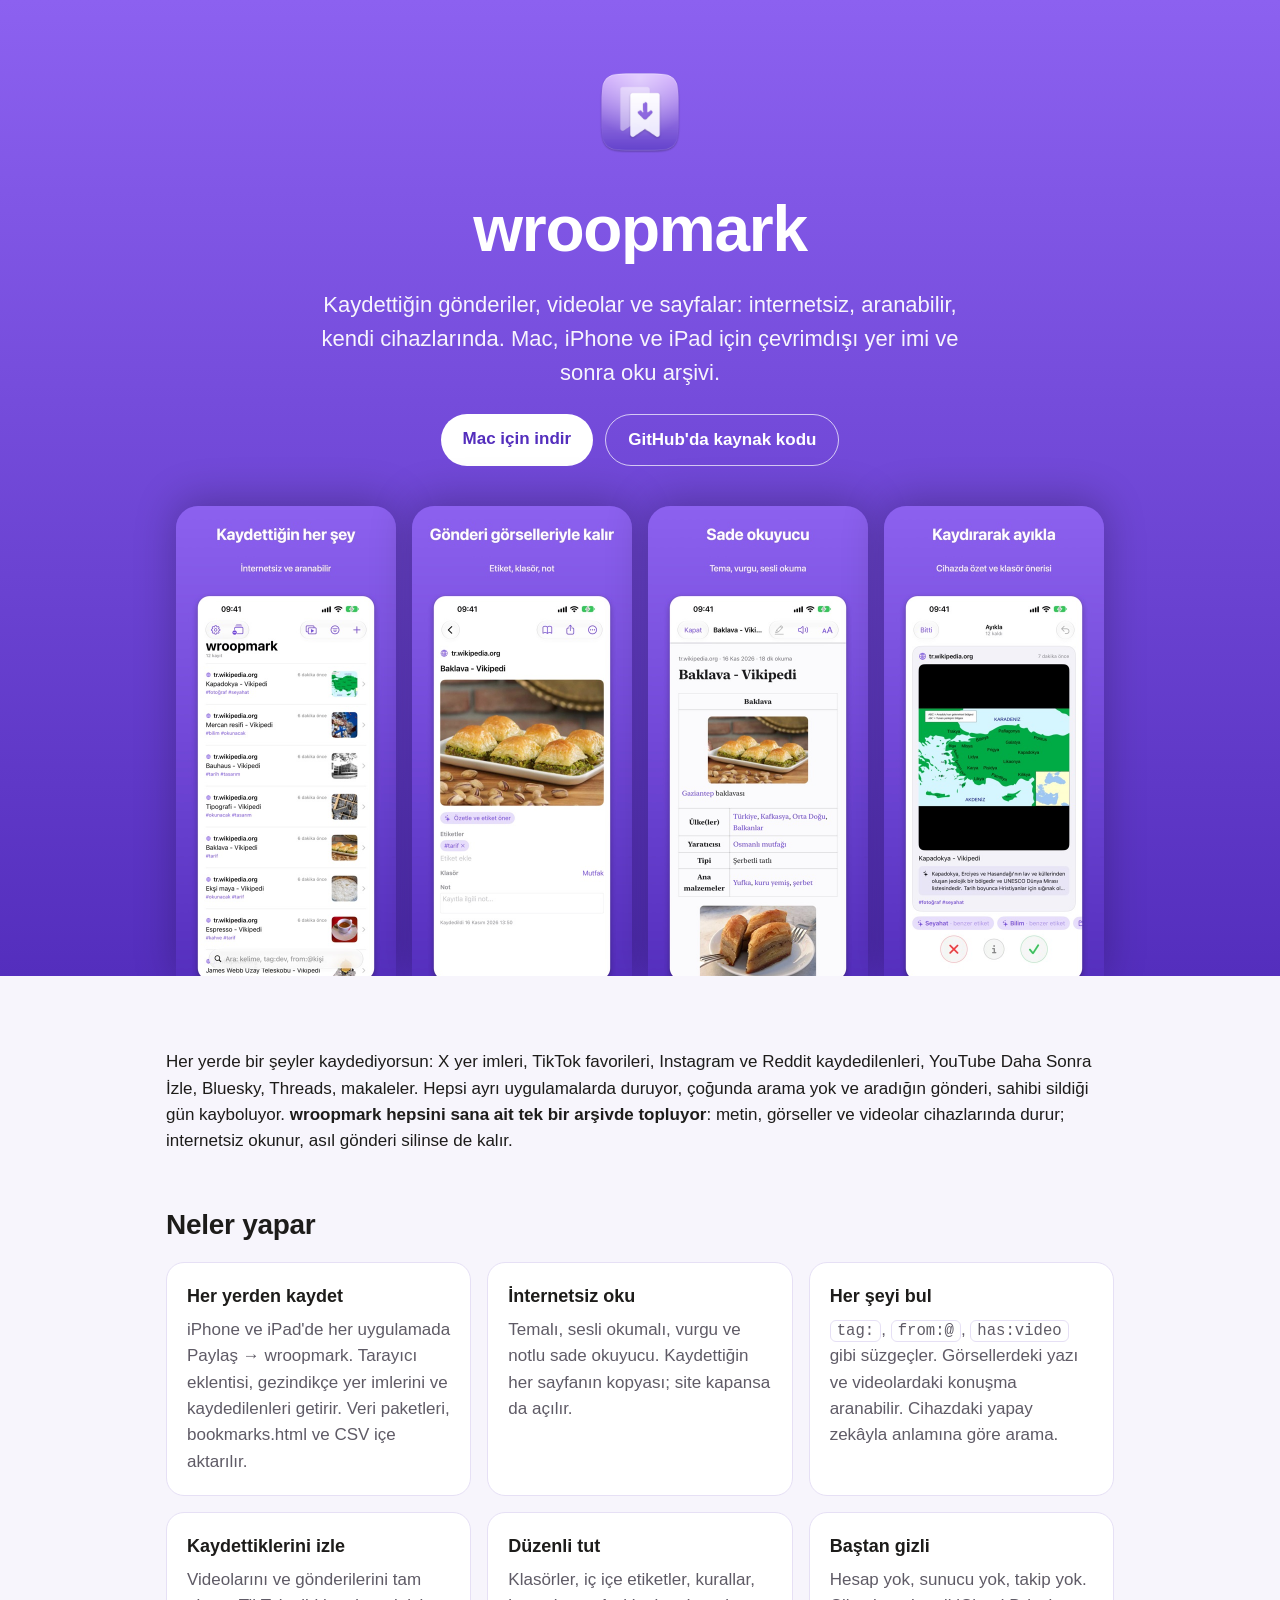
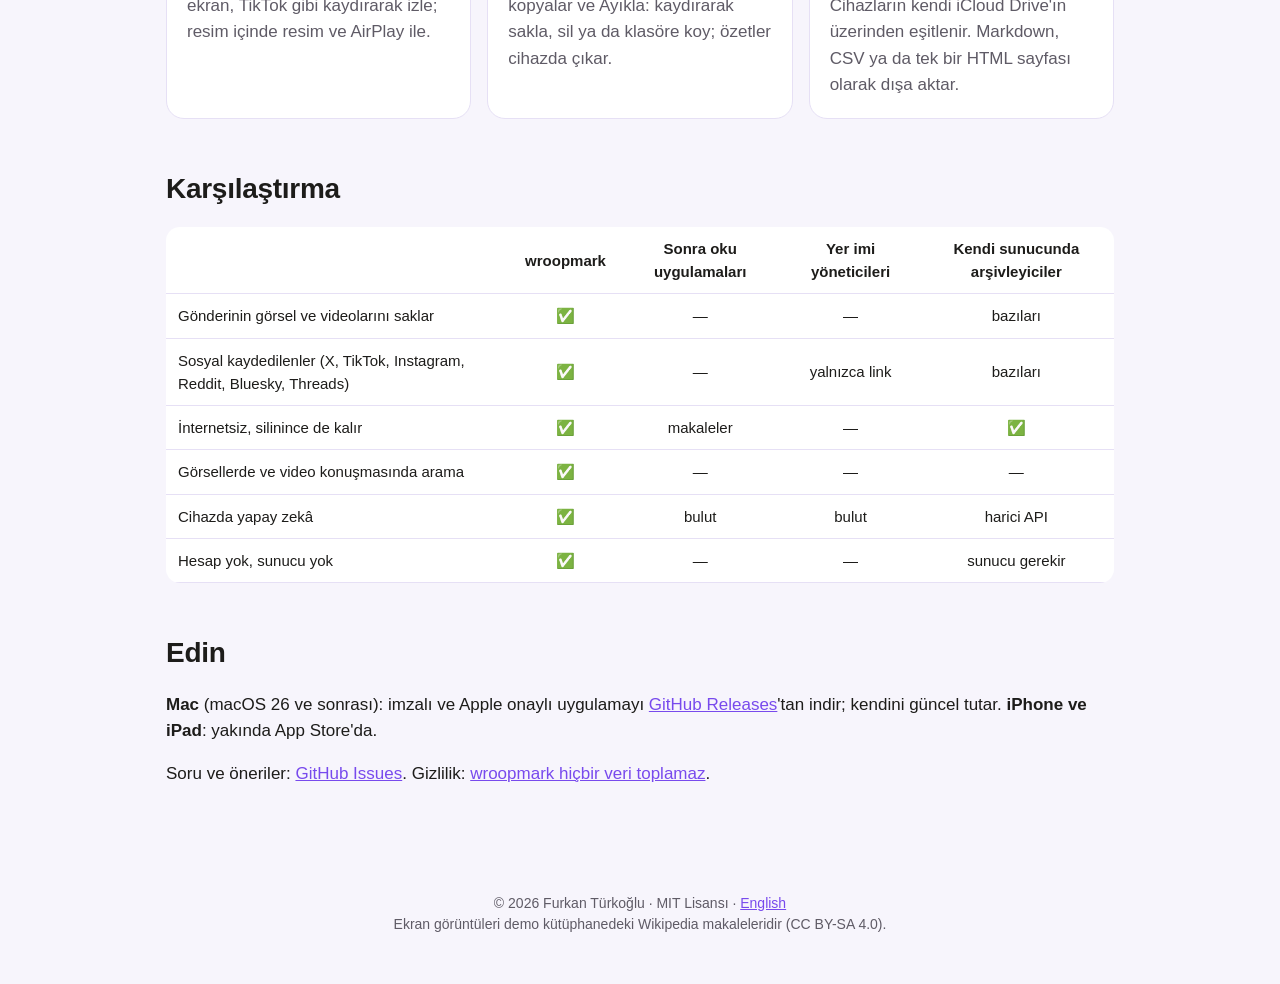
==== docs/tr.html @ d764a19a "Landing page for GitHub Pages (English and Turkish) with SEO tags docs/index.html and docs/tr.html: " ====
<!doctype html>
<html lang="tr">
<head>
<meta charset="utf-8">
<meta name="viewport" content="width=device-width, initial-scale=1">
<title>wroopmark — Mac, iPhone ve iPad için çevrimdışı yer imi ve sonra oku arşivi</title>
<meta name="description" content="Her uygulamadan gönderi, video, makale ve görsel kaydet; hepsi kendi cihazındaki tek bir arşivde. İnternetsiz, aranabilir (görsellerdeki yazı bile), cihazda yapay zekâ. Hesap yok, sunucu yok.">
<link rel="canonical" href="https://f0rknturkoglu.github.io/wroopmark/tr.html">
<link rel="alternate" hreflang="en" href="https://f0rknturkoglu.github.io/wroopmark/">
<link rel="alternate" hreflang="tr" href="https://f0rknturkoglu.github.io/wroopmark/tr.html">
<link rel="icon" href="logo.png">
<meta name="theme-color" content="#784AED">
<meta property="og:type" content="website">
<meta property="og:site_name" content="wroopmark">
<meta property="og:title" content="wroopmark — kaydettiklerin, internetsiz ve aranabilir">
<meta property="og:description" content="X, TikTok, Instagram, Reddit, YouTube, Bluesky, Threads ve web'de kaydettiklerin tek arşivde. Mac, iPhone ve iPad'de. Hesap yok, sunucu yok.">
<meta property="og:url" content="https://f0rknturkoglu.github.io/wroopmark/tr.html">
<meta property="og:locale" content="tr_TR">
<meta property="og:image" content="https://f0rknturkoglu.github.io/wroopmark/images/social-preview.png">
<meta property="og:image:width" content="1280">
<meta property="og:image:height" content="640">
<meta name="twitter:card" content="summary_large_image">
<meta name="twitter:title" content="wroopmark — kaydettiklerin, internetsiz ve aranabilir">
<meta name="twitter:description" content="Her uygulamadan gönderi, video ve makale kaydet; kendi cihazında, internetsiz, aranabilir, gizli.">
<meta name="twitter:image" content="https://f0rknturkoglu.github.io/wroopmark/images/social-preview.png">
<script type="application/ld+json">
{
  "@context": "https://schema.org",
  "@type": "SoftwareApplication",
  "name": "wroopmark",
  "applicationCategory": "ProductivityApplication",
  "operatingSystem": "macOS 26, iOS 26, iPadOS 26",
  "description": "An offline bookmark manager and read-later archive: saves posts, videos, articles and pictures from any app to your own devices, searchable offline with on-device AI.",
  "url": "https://f0rknturkoglu.github.io/wroopmark/",
  "downloadUrl": "https://github.com/f0rknturkoglu/wroopmark/releases/latest",
  "image": "https://f0rknturkoglu.github.io/wroopmark/images/social-preview.png",
  "license": "https://opensource.org/licenses/MIT",
  "author": { "@type": "Person", "name": "Furkan Türkoğlu" }
}
</script>
<style>
  :root { --accent: #784AED; --top: #8C61F0; --bottom: #542EBD; --ink: #1D1C1A; --muted: #5F5B66; --card: #FFFFFF; --bg: #F7F5FC; --line: #E6E0F5; }
  @media (prefers-color-scheme: dark) {
    :root { --ink: #F1EEF8; --muted: #A9A3B6; --card: #1E1B26; --bg: #13111A; --line: #2C2838; }
  }
  * { box-sizing: border-box; }
  body { margin: 0; background: var(--bg); color: var(--ink); font: 17px/1.55 -apple-system, BlinkMacSystemFont, "SF Pro Text", "Segoe UI", Roboto, sans-serif; }
  a { color: var(--accent); }
  header { background: linear-gradient(180deg, var(--top), var(--bottom)); color: #fff; text-align: center; padding: 64px 16px 0; overflow: hidden; }
  header img.logo { width: 96px; height: 96px; }
  h1 { font-size: clamp(36px, 7vw, 64px); margin: 12px 0 8px; letter-spacing: -0.02em; }
  header p.lead { font-size: clamp(18px, 3.2vw, 22px); max-width: 640px; margin: 0 auto 24px; opacity: 0.94; }
  .cta { display: inline-flex; gap: 12px; flex-wrap: wrap; justify-content: center; margin-bottom: 40px; }
  .cta a { color: var(--bottom); background: #fff; padding: 12px 22px; border-radius: 999px; font-weight: 600; text-decoration: none; }
  .cta a.ghost { color: #fff; background: transparent; border: 1.5px solid rgba(255,255,255,0.7); }
  .shots { display: flex; gap: 16px; justify-content: center; margin: 0 auto -8px; max-width: 980px; }
  .shots img { width: min(22vw, 220px); border-radius: 22px 22px 0 0; box-shadow: 0 -6px 40px rgba(0,0,0,0.25); }
  main { max-width: 980px; margin: 0 auto; padding: 56px 16px; }
  h2 { font-size: 28px; margin: 48px 0 16px; letter-spacing: -0.01em; }
  .grid { display: grid; grid-template-columns: repeat(auto-fit, minmax(260px, 1fr)); gap: 16px; }
  .card { background: var(--card); border: 1px solid var(--line); border-radius: 18px; padding: 20px; }
  .card h3 { margin: 0 0 6px; font-size: 18px; }
  .card p { margin: 0; color: var(--muted); }
  table { width: 100%; border-collapse: collapse; background: var(--card); border-radius: 14px; overflow: hidden; font-size: 15px; }
  th, td { padding: 10px 12px; border-bottom: 1px solid var(--line); text-align: center; }
  th:first-child, td:first-child { text-align: left; }
  .table-wrap { overflow-x: auto; }
  code { background: var(--card); border: 1px solid var(--line); padding: 1px 6px; border-radius: 6px; font-size: 0.92em; }
  footer { text-align: center; color: var(--muted); font-size: 14px; padding: 32px 16px 48px; }
  @media (max-width: 640px) { .shots img:nth-child(n+3) { display: none; } .shots img { width: 42vw; } }
</style>
</head>
<body>
<header>
  <img class="logo" src="logo.png" alt="wroopmark uygulama simgesi">
  <h1>wroopmark</h1>
  <p class="lead">Kaydettiğin gönderiler, videolar ve sayfalar: internetsiz, aranabilir, kendi cihazlarında. Mac, iPhone ve iPad için çevrimdışı yer imi ve sonra oku arşivi.</p>
  <div class="cta">
    <a href="https://github.com/f0rknturkoglu/wroopmark/releases/latest">Mac için indir</a>
    <a class="ghost" href="https://github.com/f0rknturkoglu/wroopmark">GitHub'da kaynak kodu</a>
  </div>
  <div class="shots">
    <img src="images/tr-iphone-1-list.jpg" alt="iPhone'da wroopmark kütüphanesi" loading="lazy">
    <img src="images/tr-iphone-2-item.jpg" alt="Görseli, etiketi ve klasörüyle bir kayıt" loading="lazy">
    <img src="images/tr-iphone-3-reader.jpg" alt="Sade, internetsiz okuyucu" loading="lazy">
    <img src="images/tr-iphone-4-triage.jpg" alt="Cihazda özetle ayıklama" loading="lazy">
  </div>
</header>

<main>
  <p>Her yerde bir şeyler kaydediyorsun: X yer imleri, TikTok favorileri, Instagram ve Reddit kaydedilenleri, YouTube Daha Sonra İzle, Bluesky, Threads, makaleler. Hepsi ayrı uygulamalarda duruyor, çoğunda arama yok ve aradığın gönderi, sahibi sildiği gün kayboluyor. <b>wroopmark hepsini sana ait tek bir arşivde topluyor</b>: metin, görseller ve videolar cihazlarında durur; internetsiz okunur, asıl gönderi silinse de kalır.</p>

  <h2>Neler yapar</h2>
  <div class="grid">
    <div class="card"><h3>Her yerden kaydet</h3><p>iPhone ve iPad'de her uygulamada Paylaş → wroopmark. Tarayıcı eklentisi, gezindikçe yer imlerini ve kaydedilenleri getirir. Veri paketleri, bookmarks.html ve CSV içe aktarılır.</p></div>
    <div class="card"><h3>İnternetsiz oku</h3><p>Temalı, sesli okumalı, vurgu ve notlu sade okuyucu. Kaydettiğin her sayfanın kopyası; site kapansa da açılır.</p></div>
    <div class="card"><h3>Her şeyi bul</h3><p><code>tag:</code>, <code>from:@</code>, <code>has:video</code> gibi süzgeçler. Görsellerdeki yazı ve videolardaki konuşma aranabilir. Cihazdaki yapay zekâyla anlamına göre arama.</p></div>
    <div class="card"><h3>Kaydettiklerini izle</h3><p>Videolarını ve gönderilerini tam ekran, TikTok gibi kaydırarak izle; resim içinde resim ve AirPlay ile.</p></div>
    <div class="card"><h3>Düzenli tut</h3><p>Klasörler, iç içe etiketler, kurallar, kopyalar ve Ayıkla: kaydırarak sakla, sil ya da klasöre koy; özetler cihazda çıkar.</p></div>
    <div class="card"><h3>Baştan gizli</h3><p>Hesap yok, sunucu yok, takip yok. Cihazların kendi iCloud Drive'ın üzerinden eşitlenir. Markdown, CSV ya da tek bir HTML sayfası olarak dışa aktar.</p></div>
  </div>

  <h2>Karşılaştırma</h2>
  <div class="table-wrap">
  <table>
    <tr><th></th><th>wroopmark</th><th>Sonra oku uygulamaları</th><th>Yer imi yöneticileri</th><th>Kendi sunucunda arşivleyiciler</th></tr>
    <tr><td>Gönderinin görsel ve videolarını saklar</td><td>✅</td><td>—</td><td>—</td><td>bazıları</td></tr>
    <tr><td>Sosyal kaydedilenler (X, TikTok, Instagram, Reddit, Bluesky, Threads)</td><td>✅</td><td>—</td><td>yalnızca link</td><td>bazıları</td></tr>
    <tr><td>İnternetsiz, silinince de kalır</td><td>✅</td><td>makaleler</td><td>—</td><td>✅</td></tr>
    <tr><td>Görsellerde ve video konuşmasında arama</td><td>✅</td><td>—</td><td>—</td><td>—</td></tr>
    <tr><td>Cihazda yapay zekâ</td><td>✅</td><td>bulut</td><td>bulut</td><td>harici API</td></tr>
    <tr><td>Hesap yok, sunucu yok</td><td>✅</td><td>—</td><td>—</td><td>sunucu gerekir</td></tr>
  </table>
  </div>

  <h2>Edin</h2>
  <p><b>Mac</b> (macOS 26 ve sonrası): imzalı ve Apple onaylı uygulamayı <a href="https://github.com/f0rknturkoglu/wroopmark/releases/latest">GitHub Releases</a>'tan indir; kendini güncel tutar. <b>iPhone ve iPad</b>: yakında App Store'da.</p>
  <p>Soru ve öneriler: <a href="https://github.com/f0rknturkoglu/wroopmark/issues">GitHub Issues</a>. Gizlilik: <a href="https://github.com/f0rknturkoglu/wroopmark/blob/main/PRIVACY.md">wroopmark hiçbir veri toplamaz</a>.</p>
</main>

<footer>
  © 2026 Furkan Türkoğlu · MIT Lisansı · <a href="./">English</a><br>
  Ekran görüntüleri demo kütüphanedeki Wikipedia makaleleridir (CC BY-SA 4.0).
</footer>
</body>
</html>
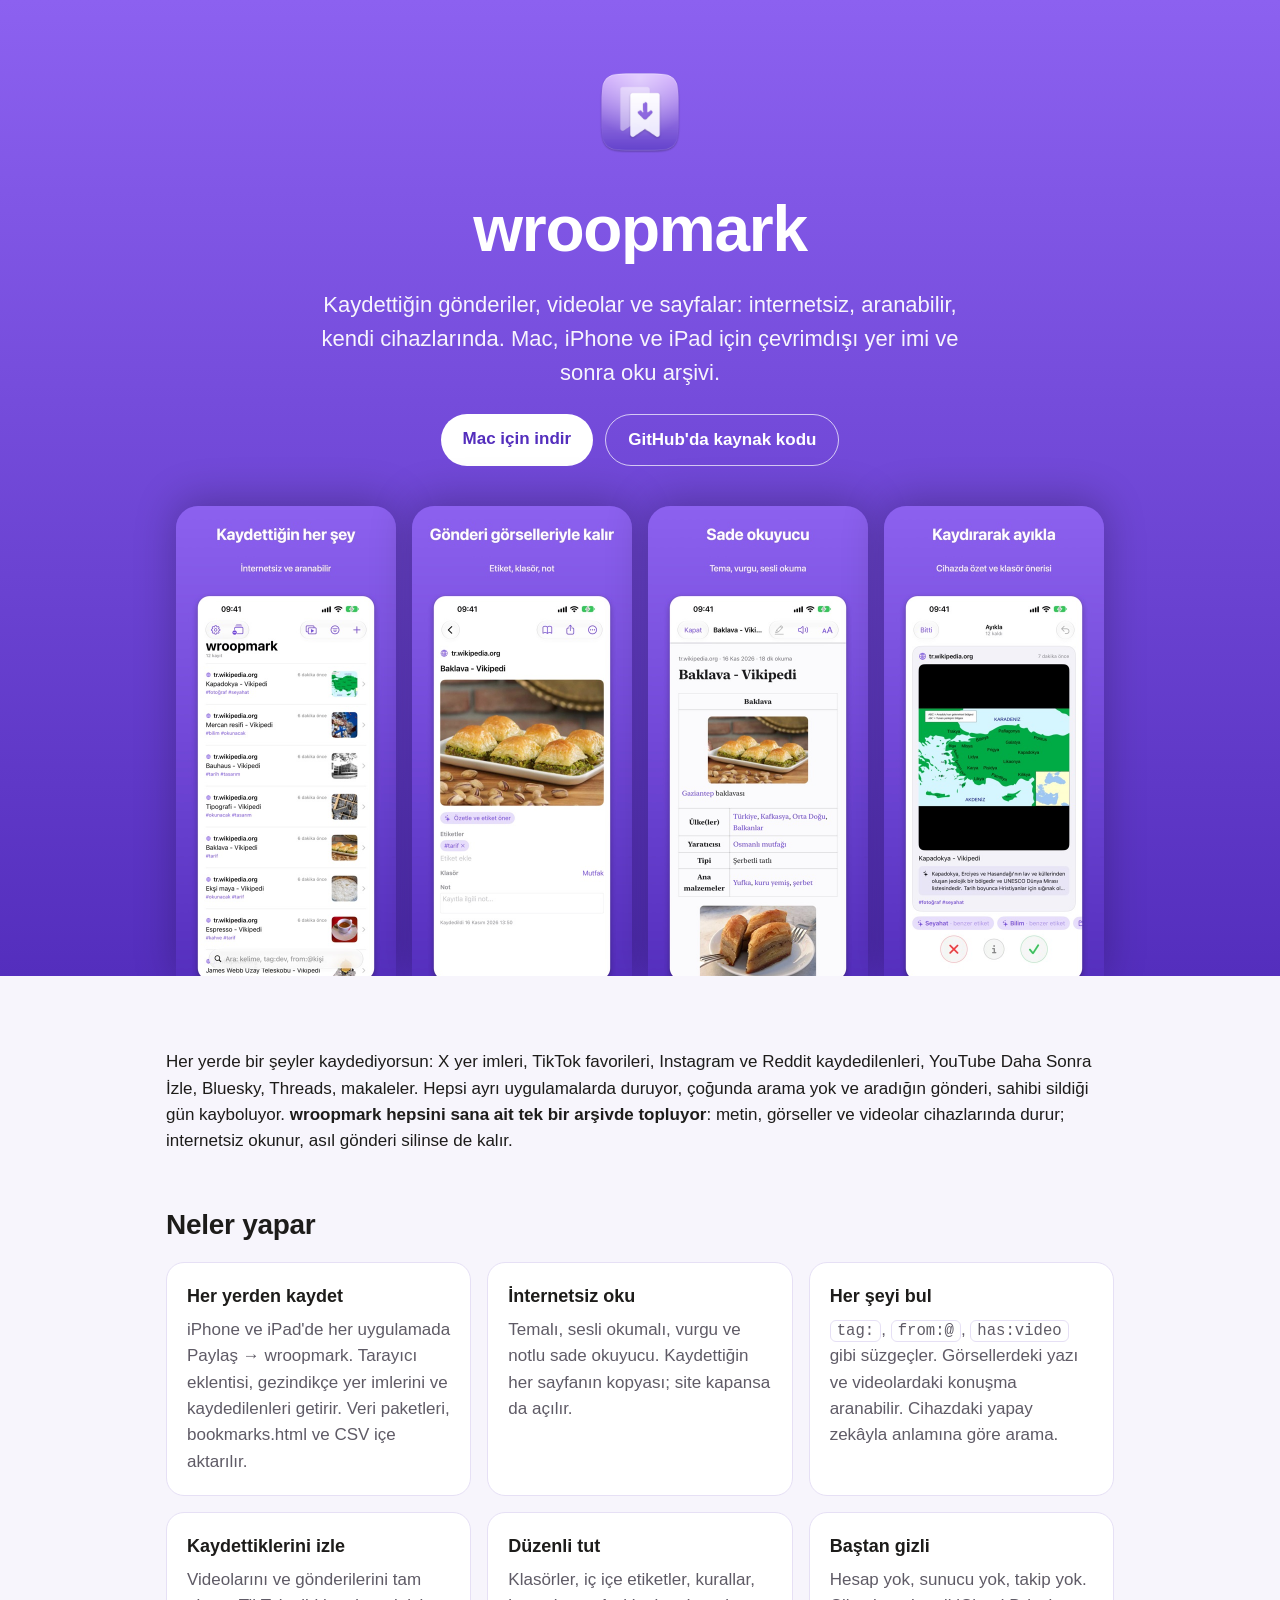
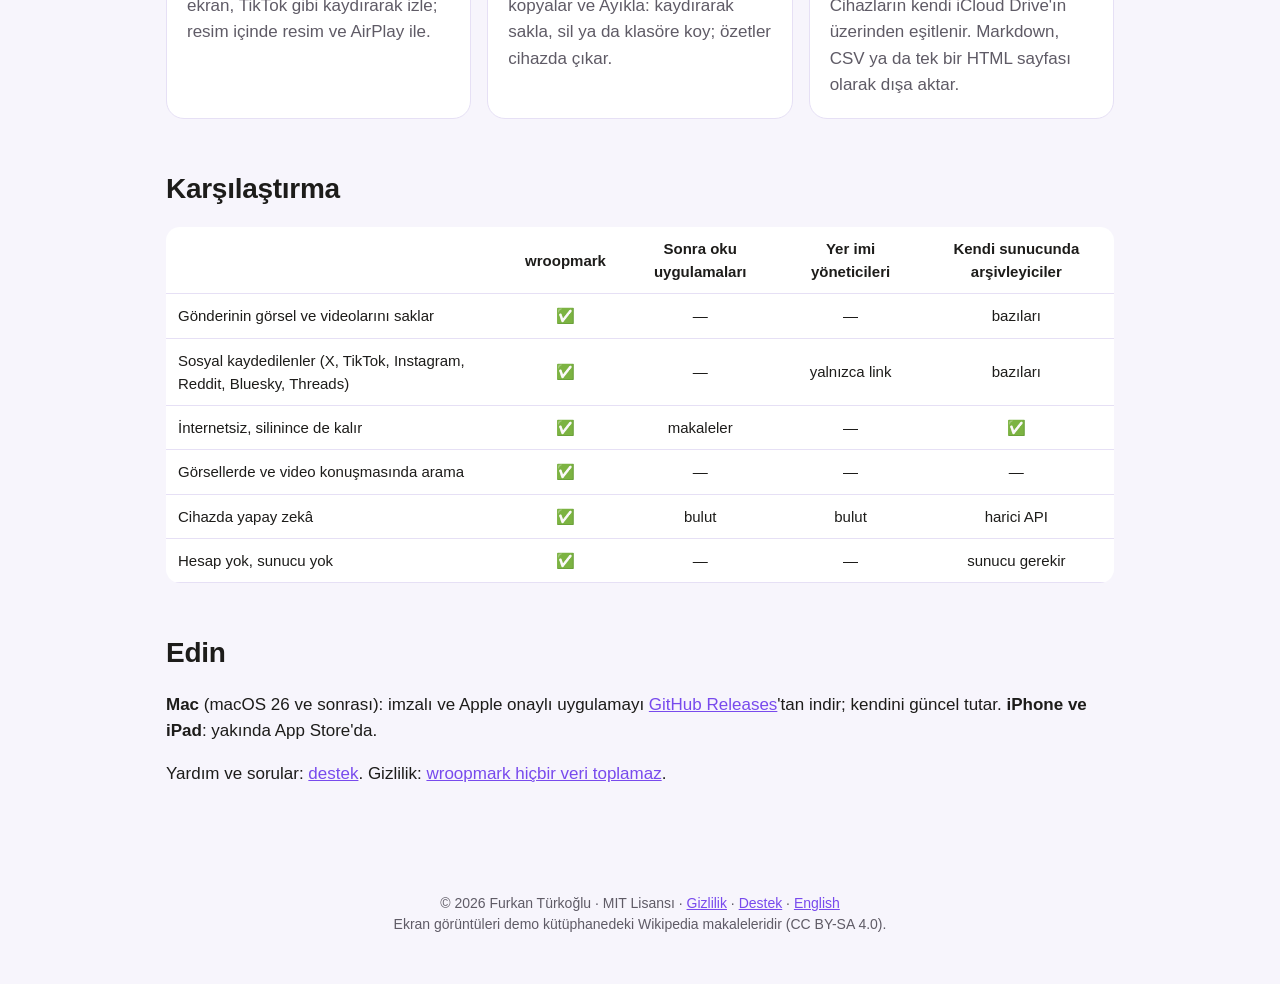
==== commit d9bd5742: "Privacy and support pages on the site; app and store link to them The store listing and the iPhone's" ====
--- a/docs/tr.html
+++ b/docs/tr.html
@@ -115,11 +115,11 @@
 
   <h2>Edin</h2>
   <p><b>Mac</b> (macOS 26 ve sonrası): imzalı ve Apple onaylı uygulamayı <a href="https://github.com/f0rknturkoglu/wroopmark/releases/latest">GitHub Releases</a>'tan indir; kendini güncel tutar. <b>iPhone ve iPad</b>: yakında App Store'da.</p>
-  <p>Soru ve öneriler: <a href="https://github.com/f0rknturkoglu/wroopmark/issues">GitHub Issues</a>. Gizlilik: <a href="https://github.com/f0rknturkoglu/wroopmark/blob/main/PRIVACY.md">wroopmark hiçbir veri toplamaz</a>.</p>
+  <p>Yardım ve sorular: <a href="support.html#tr">destek</a>. Gizlilik: <a href="privacy.html#tr">wroopmark hiçbir veri toplamaz</a>.</p>
 </main>
 
 <footer>
-  © 2026 Furkan Türkoğlu · MIT Lisansı · <a href="./">English</a><br>
+  © 2026 Furkan Türkoğlu · MIT Lisansı · <a href="privacy.html#tr">Gizlilik</a> · <a href="support.html#tr">Destek</a> · <a href="./">English</a><br>
   Ekran görüntüleri demo kütüphanedeki Wikipedia makaleleridir (CC BY-SA 4.0).
 </footer>
 </body>
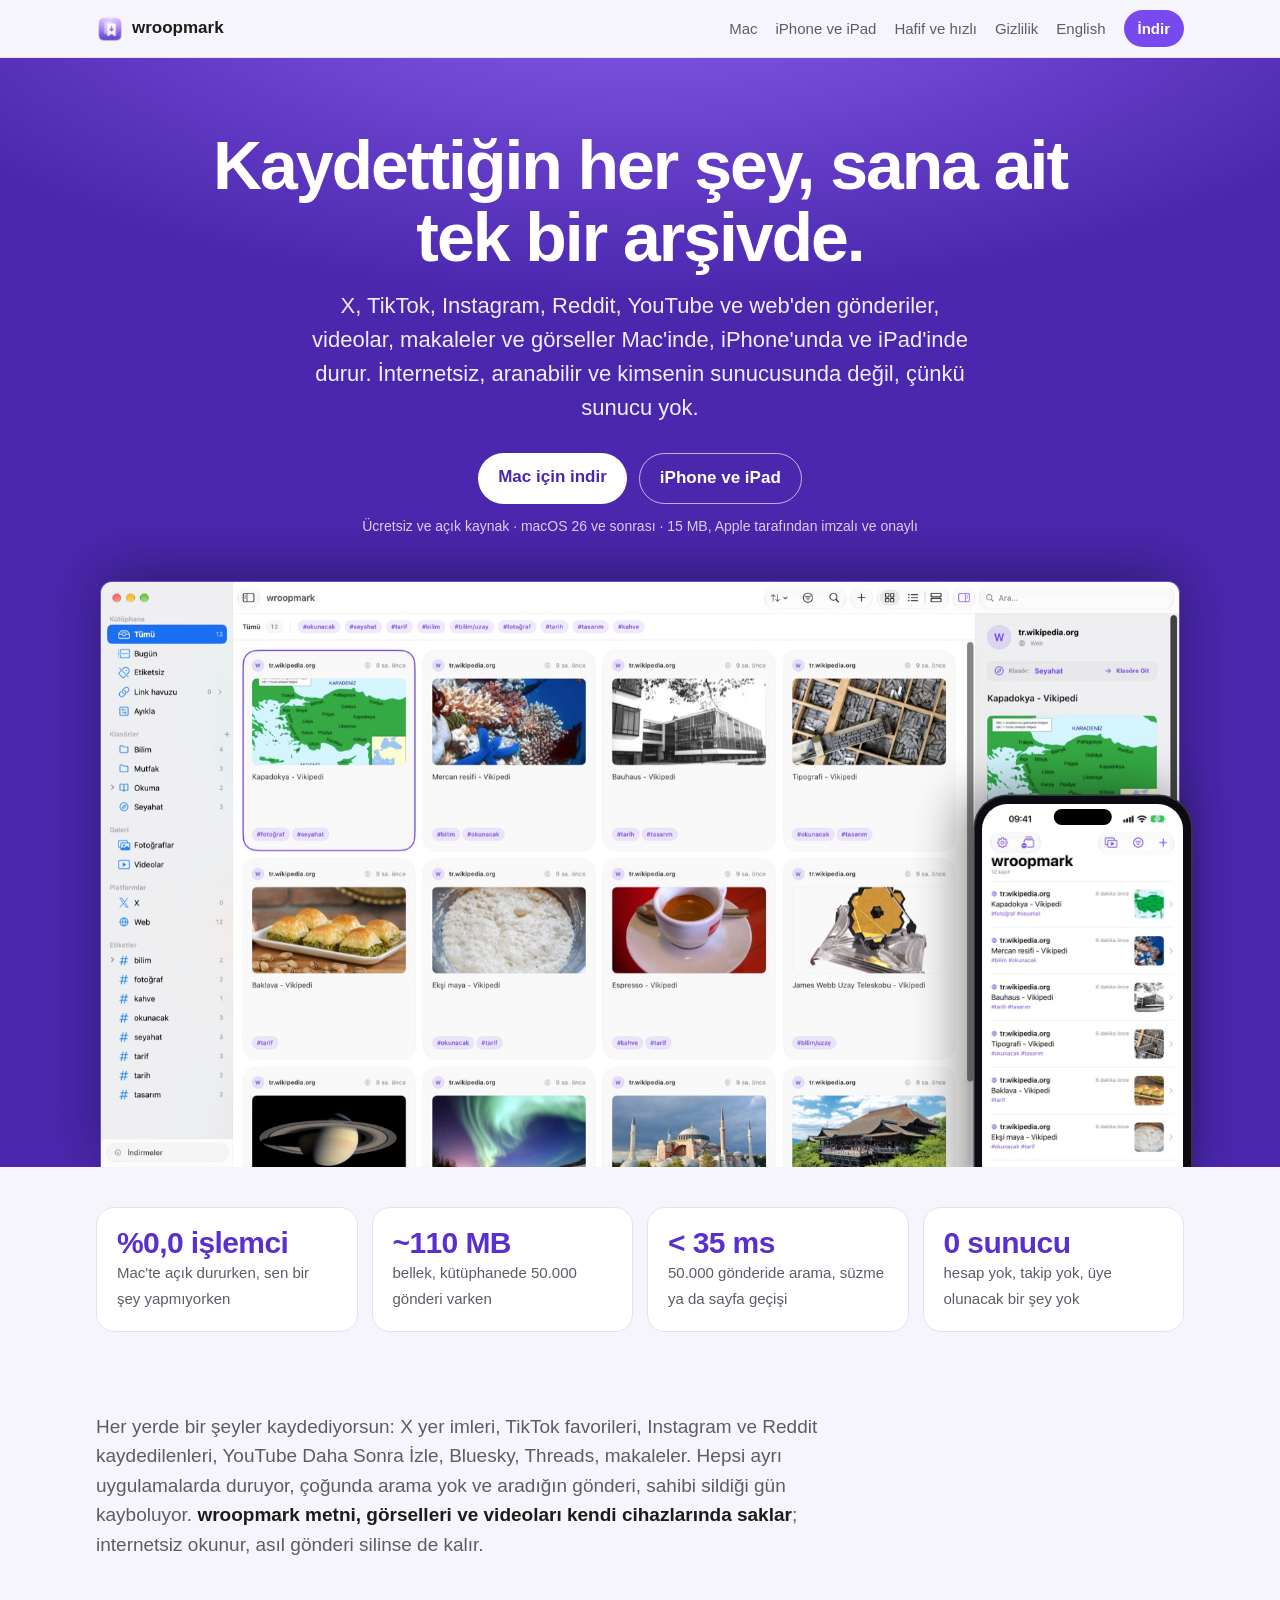
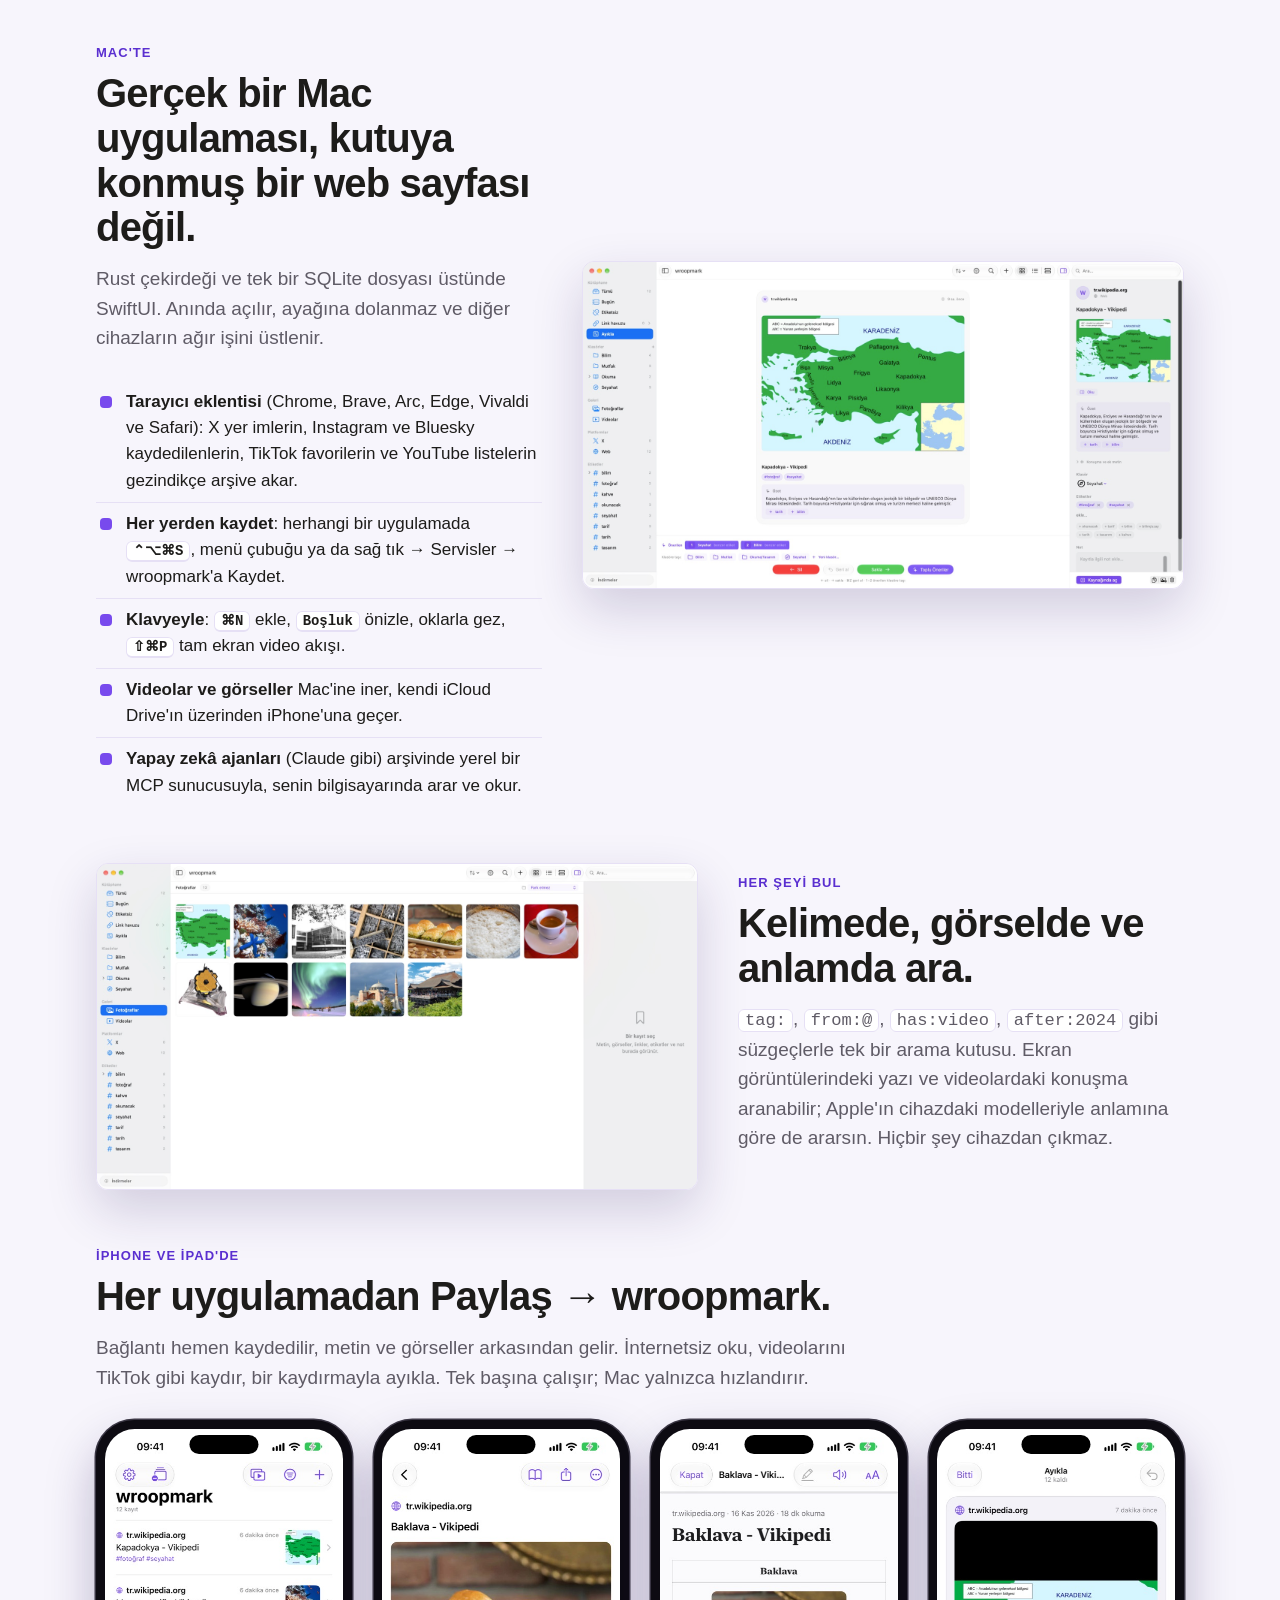
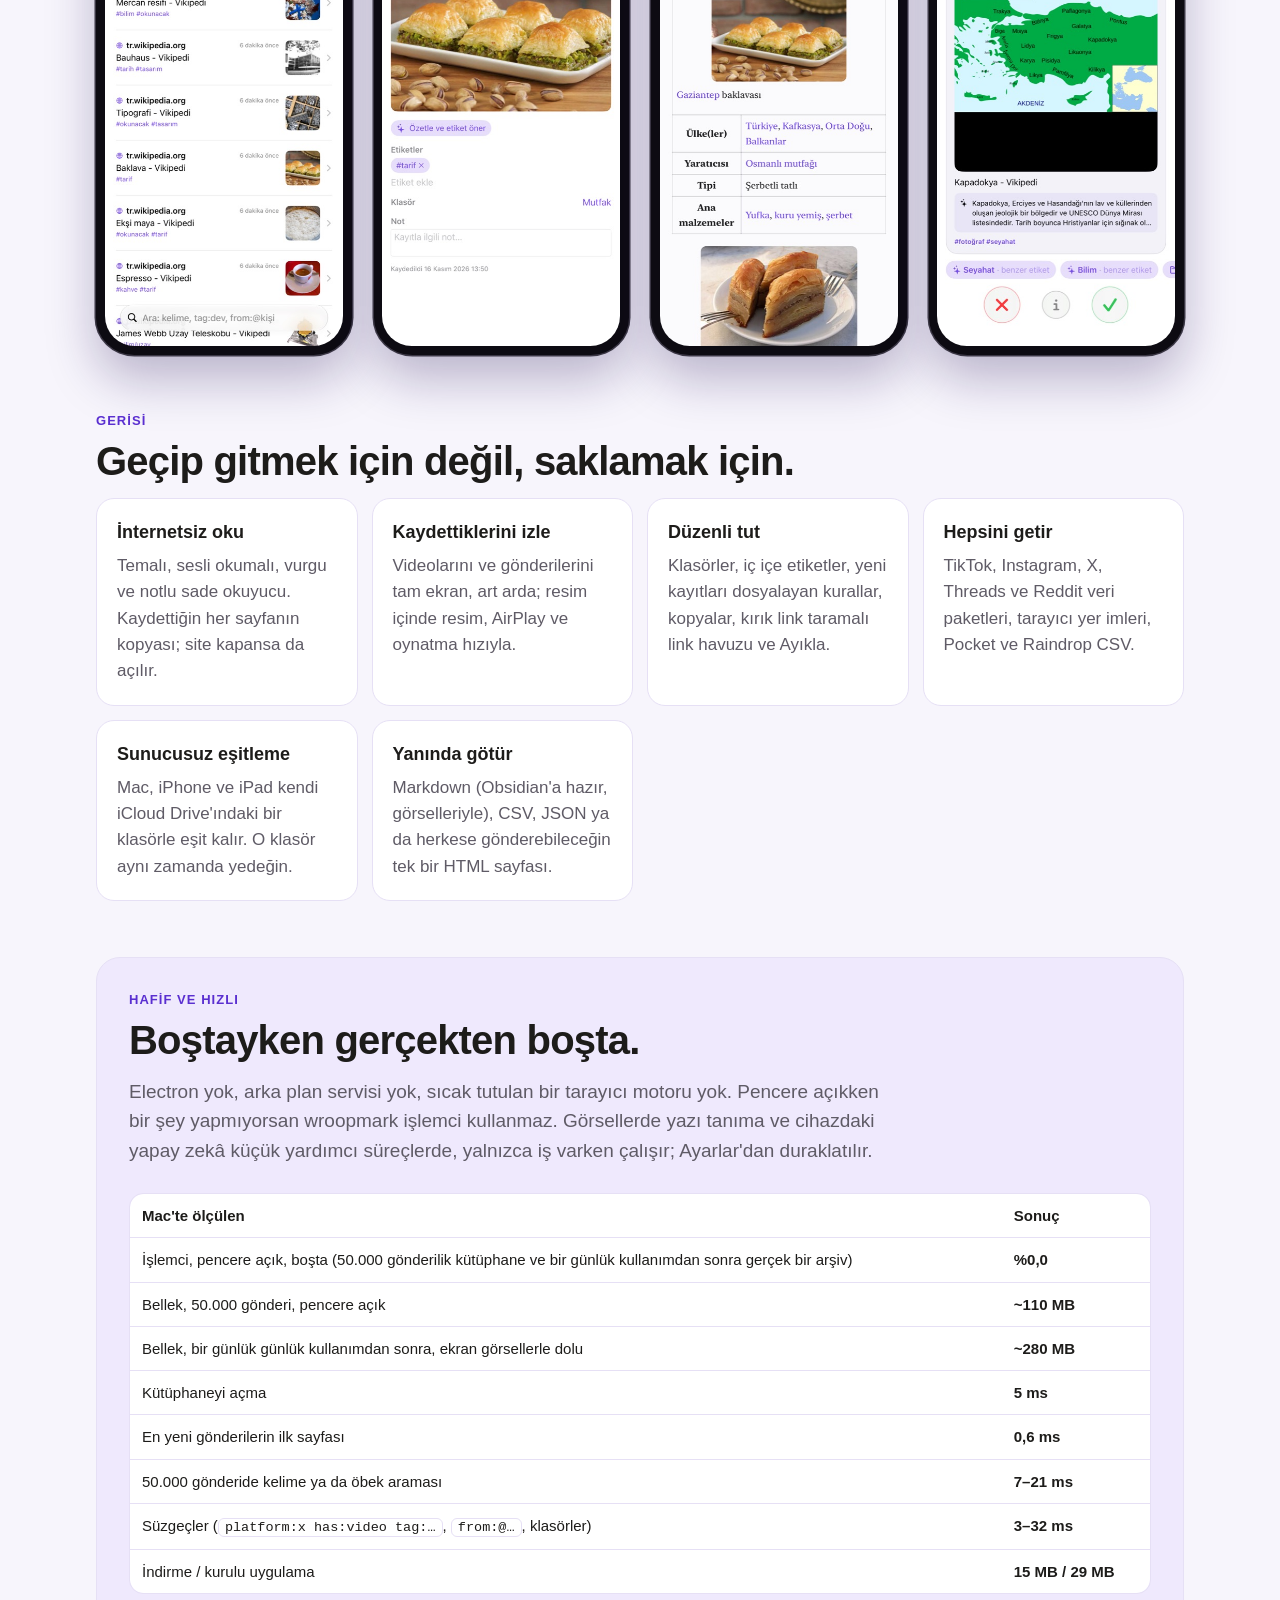
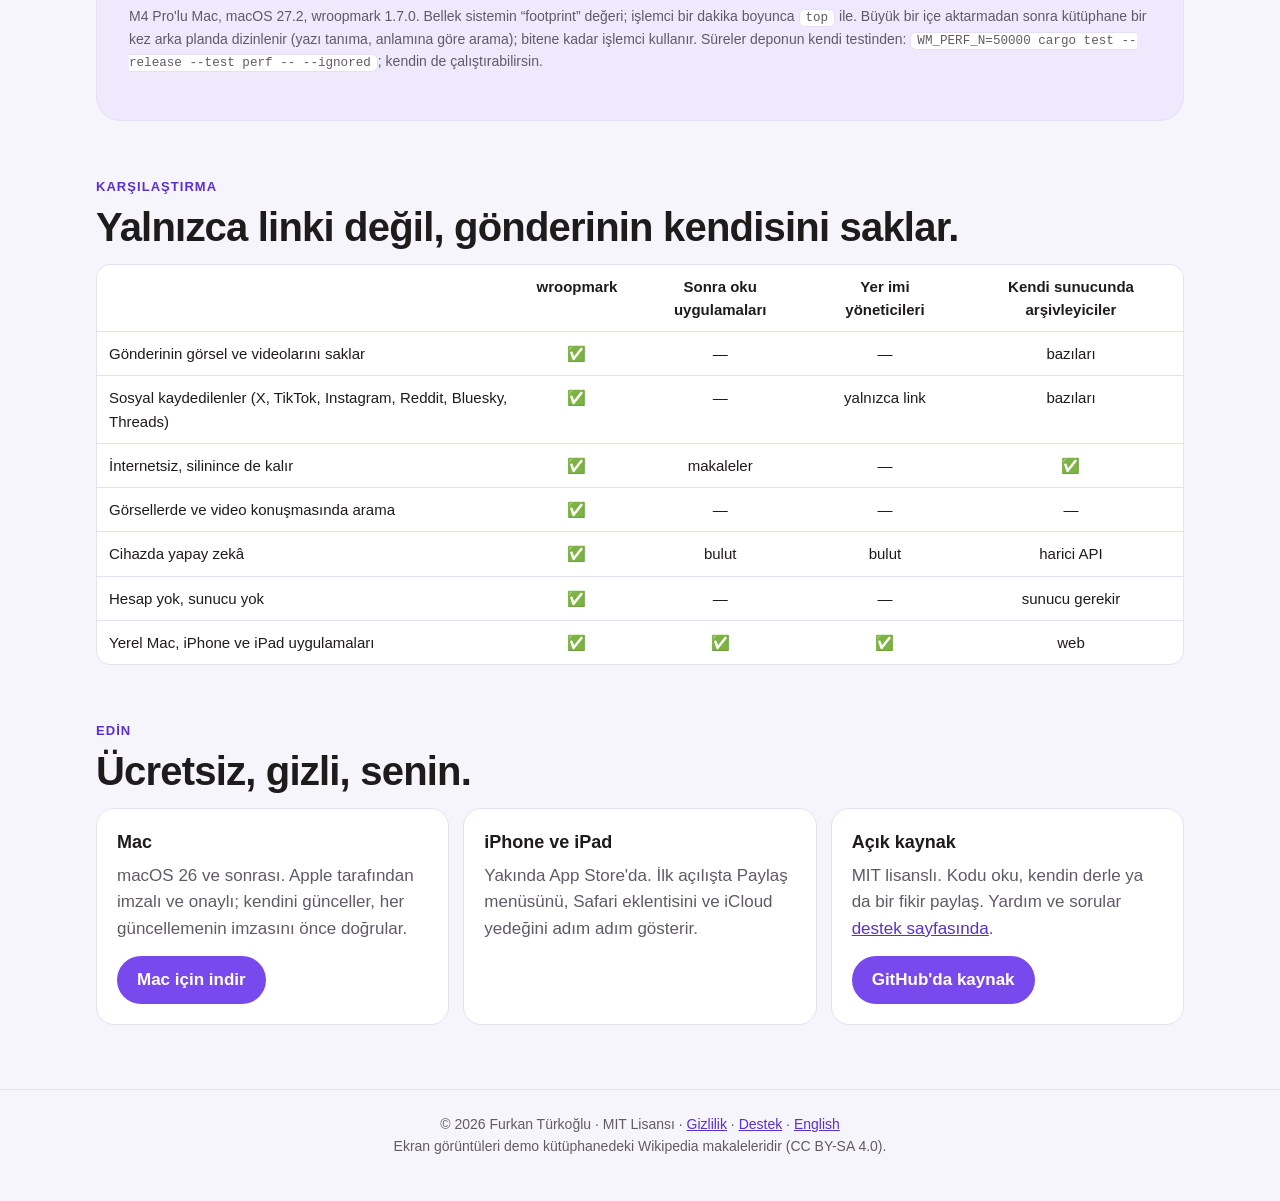
==== commit 9f2360c1: "Site and README: the Mac app, measured speed and memory The landing page shows the Mac app (light th" ====
--- a/docs/tr.html
+++ b/docs/tr.html
@@ -4,16 +4,17 @@
 <meta charset="utf-8">
 <meta name="viewport" content="width=device-width, initial-scale=1">
 <title>wroopmark — Mac, iPhone ve iPad için çevrimdışı yer imi ve sonra oku arşivi</title>
-<meta name="description" content="Her uygulamadan gönderi, video, makale ve görsel kaydet; hepsi kendi cihazındaki tek bir arşivde. İnternetsiz, aranabilir (görsellerdeki yazı bile), cihazda yapay zekâ. Hesap yok, sunucu yok.">
+<meta name="description" content="Her uygulamadan gönderi, video, makale ve görsel kaydet; hepsi kendi cihazındaki tek bir arşivde. Boştayken yüzde 0 işlemci kullanan yerel bir Mac uygulaması, iPhone ve iPad. İnternetsiz, aranabilir, hesap yok, sunucu yok.">
 <link rel="canonical" href="https://f0rknturkoglu.github.io/wroopmark/tr.html">
 <link rel="alternate" hreflang="en" href="https://f0rknturkoglu.github.io/wroopmark/">
 <link rel="alternate" hreflang="tr" href="https://f0rknturkoglu.github.io/wroopmark/tr.html">
 <link rel="icon" href="logo.png">
+<link rel="stylesheet" href="site.css">
 <meta name="theme-color" content="#784AED">
 <meta property="og:type" content="website">
 <meta property="og:site_name" content="wroopmark">
 <meta property="og:title" content="wroopmark — kaydettiklerin, internetsiz ve aranabilir">
-<meta property="og:description" content="X, TikTok, Instagram, Reddit, YouTube, Bluesky, Threads ve web'de kaydettiklerin tek arşivde. Mac, iPhone ve iPad'de. Hesap yok, sunucu yok.">
+<meta property="og:description" content="X, TikTok, Instagram, Reddit, YouTube, Bluesky, Threads ve web'de kaydettiklerin tek arşivde. Mac, iPhone ve iPad'de yerel uygulama. Hesap yok, sunucu yok.">
 <meta property="og:url" content="https://f0rknturkoglu.github.io/wroopmark/tr.html">
 <meta property="og:locale" content="tr_TR">
 <meta property="og:image" content="https://f0rknturkoglu.github.io/wroopmark/images/social-preview.png">
@@ -21,7 +22,7 @@
 <meta property="og:image:height" content="640">
 <meta name="twitter:card" content="summary_large_image">
 <meta name="twitter:title" content="wroopmark — kaydettiklerin, internetsiz ve aranabilir">
-<meta name="twitter:description" content="Her uygulamadan gönderi, video ve makale kaydet; kendi cihazında, internetsiz, aranabilir, gizli.">
+<meta name="twitter:description" content="Her uygulamadan gönderi, video ve makale kaydet; kendi cihazında, hafif, internetsiz, gizli.">
 <meta name="twitter:image" content="https://f0rknturkoglu.github.io/wroopmark/images/social-preview.png">
 <script type="application/ld+json">
 {
@@ -30,96 +31,165 @@
   "name": "wroopmark",
   "applicationCategory": "ProductivityApplication",
   "operatingSystem": "macOS 26, iOS 26, iPadOS 26",
-  "description": "An offline bookmark manager and read-later archive: saves posts, videos, articles and pictures from any app to your own devices, searchable offline with on-device AI.",
-  "url": "https://f0rknturkoglu.github.io/wroopmark/",
+  "inLanguage": "tr",
+  "description": "Çevrimdışı yer imi ve sonra oku arşivi: her uygulamadan gönderi, video, makale ve görselleri kendi cihazlarında saklar; cihazdaki yapay zekâyla internetsiz aranır.",
+  "url": "https://f0rknturkoglu.github.io/wroopmark/tr.html",
   "downloadUrl": "https://github.com/f0rknturkoglu/wroopmark/releases/latest",
-  "image": "https://f0rknturkoglu.github.io/wroopmark/images/social-preview.png",
+  "softwareVersion": "1.7.0",
+  "fileSize": "15MB",
+  "offers": { "@type": "Offer", "price": "0", "priceCurrency": "USD" },
+  "image": "https://f0rknturkoglu.github.io/wroopmark/images/tr-mac-1-library.jpg",
+  "screenshot": ["https://f0rknturkoglu.github.io/wroopmark/images/tr-mac-1-library.jpg", "https://f0rknturkoglu.github.io/wroopmark/images/tr-iphone-1-list.jpg"],
   "license": "https://opensource.org/licenses/MIT",
   "author": { "@type": "Person", "name": "Furkan Türkoğlu" }
 }
 </script>
-<style>
-  :root { --accent: #784AED; --top: #8C61F0; --bottom: #542EBD; --ink: #1D1C1A; --muted: #5F5B66; --card: #FFFFFF; --bg: #F7F5FC; --line: #E6E0F5; }
-  @media (prefers-color-scheme: dark) {
-    :root { --ink: #F1EEF8; --muted: #A9A3B6; --card: #1E1B26; --bg: #13111A; --line: #2C2838; }
-  }
-  * { box-sizing: border-box; }
-  body { margin: 0; background: var(--bg); color: var(--ink); font: 17px/1.55 -apple-system, BlinkMacSystemFont, "SF Pro Text", "Segoe UI", Roboto, sans-serif; }
-  a { color: var(--accent); }
-  header { background: linear-gradient(180deg, var(--top), var(--bottom)); color: #fff; text-align: center; padding: 64px 16px 0; overflow: hidden; }
-  header img.logo { width: 96px; height: 96px; }
-  h1 { font-size: clamp(36px, 7vw, 64px); margin: 12px 0 8px; letter-spacing: -0.02em; }
-  header p.lead { font-size: clamp(18px, 3.2vw, 22px); max-width: 640px; margin: 0 auto 24px; opacity: 0.94; }
-  .cta { display: inline-flex; gap: 12px; flex-wrap: wrap; justify-content: center; margin-bottom: 40px; }
-  .cta a { color: var(--bottom); background: #fff; padding: 12px 22px; border-radius: 999px; font-weight: 600; text-decoration: none; }
-  .cta a.ghost { color: #fff; background: transparent; border: 1.5px solid rgba(255,255,255,0.7); }
-  .shots { display: flex; gap: 16px; justify-content: center; margin: 0 auto -8px; max-width: 980px; }
-  .shots img { width: min(22vw, 220px); border-radius: 22px 22px 0 0; box-shadow: 0 -6px 40px rgba(0,0,0,0.25); }
-  main { max-width: 980px; margin: 0 auto; padding: 56px 16px; }
-  h2 { font-size: 28px; margin: 48px 0 16px; letter-spacing: -0.01em; }
-  .grid { display: grid; grid-template-columns: repeat(auto-fit, minmax(260px, 1fr)); gap: 16px; }
-  .card { background: var(--card); border: 1px solid var(--line); border-radius: 18px; padding: 20px; }
-  .card h3 { margin: 0 0 6px; font-size: 18px; }
-  .card p { margin: 0; color: var(--muted); }
-  table { width: 100%; border-collapse: collapse; background: var(--card); border-radius: 14px; overflow: hidden; font-size: 15px; }
-  th, td { padding: 10px 12px; border-bottom: 1px solid var(--line); text-align: center; }
-  th:first-child, td:first-child { text-align: left; }
-  .table-wrap { overflow-x: auto; }
-  code { background: var(--card); border: 1px solid var(--line); padding: 1px 6px; border-radius: 6px; font-size: 0.92em; }
-  footer { text-align: center; color: var(--muted); font-size: 14px; padding: 32px 16px 48px; }
-  @media (max-width: 640px) { .shots img:nth-child(n+3) { display: none; } .shots img { width: 42vw; } }
-</style>
 </head>
 <body>
-<header>
-  <img class="logo" src="logo.png" alt="wroopmark uygulama simgesi">
-  <h1>wroopmark</h1>
-  <p class="lead">Kaydettiğin gönderiler, videolar ve sayfalar: internetsiz, aranabilir, kendi cihazlarında. Mac, iPhone ve iPad için çevrimdışı yer imi ve sonra oku arşivi.</p>
+<div class="bar"><div class="bar-in">
+  <a class="brand" href="tr.html"><img src="logo.png" alt="">wroopmark</a>
+  <nav>
+    <a href="#mac">Mac</a>
+    <a href="#iphone">iPhone ve iPad</a>
+    <a href="#hafif">Hafif ve hızlı</a>
+    <a href="privacy.html#tr">Gizlilik</a>
+    <a href="./" hreflang="en">English</a>
+  </nav>
+  <a class="btn small" href="https://github.com/f0rknturkoglu/wroopmark/releases/latest">İndir</a>
+</div></div>
+
+<header class="hero">
+  <h1>Kaydettiğin her şey, sana ait tek bir arşivde.</h1>
+  <p class="lead">X, TikTok, Instagram, Reddit, YouTube ve web'den gönderiler, videolar, makaleler ve görseller Mac'inde, iPhone'unda ve iPad'inde durur. İnternetsiz, aranabilir ve kimsenin sunucusunda değil, çünkü sunucu yok.</p>
   <div class="cta">
-    <a href="https://github.com/f0rknturkoglu/wroopmark/releases/latest">Mac için indir</a>
-    <a class="ghost" href="https://github.com/f0rknturkoglu/wroopmark">GitHub'da kaynak kodu</a>
+    <a class="btn" href="https://github.com/f0rknturkoglu/wroopmark/releases/latest">Mac için indir</a>
+    <a class="btn ghost" href="#iphone">iPhone ve iPad</a>
   </div>
-  <div class="shots">
-    <img src="images/tr-iphone-1-list.jpg" alt="iPhone'da wroopmark kütüphanesi" loading="lazy">
-    <img src="images/tr-iphone-2-item.jpg" alt="Görseli, etiketi ve klasörüyle bir kayıt" loading="lazy">
-    <img src="images/tr-iphone-3-reader.jpg" alt="Sade, internetsiz okuyucu" loading="lazy">
-    <img src="images/tr-iphone-4-triage.jpg" alt="Cihazda özetle ayıklama" loading="lazy">
+  <p class="cta-note">Ücretsiz ve açık kaynak · macOS 26 ve sonrası · 15 MB, Apple tarafından imzalı ve onaylı</p>
+  <div class="stage">
+    <img class="mac" src="images/tr-mac-1-library.jpg" width="1600" height="867" alt="Mac'te wroopmark: görselli ve etiketli kayıtlardan bir ızgara, sağda seçili kaydın özeti, klasörü ve etiketleri">
+    <div class="iphone phone"><div class="screen"><img src="images/tr-screen-1-list.jpg" width="460" height="1000" alt="iPhone'da wroopmark: kütüphane listesi"></div></div>
   </div>
 </header>
 
+<div class="stats">
+  <div class="stat"><b>%0,0 işlemci</b><span>Mac'te açık dururken, sen bir şey yapmıyorken</span></div>
+  <div class="stat"><b>~110 MB</b><span>bellek, kütüphanede 50.000 gönderi varken</span></div>
+  <div class="stat"><b>&lt; 35 ms</b><span>50.000 gönderide arama, süzme ya da sayfa geçişi</span></div>
+  <div class="stat"><b>0 sunucu</b><span>hesap yok, takip yok, üye olunacak bir şey yok</span></div>
+</div>
+
 <main>
-  <p>Her yerde bir şeyler kaydediyorsun: X yer imleri, TikTok favorileri, Instagram ve Reddit kaydedilenleri, YouTube Daha Sonra İzle, Bluesky, Threads, makaleler. Hepsi ayrı uygulamalarda duruyor, çoğunda arama yok ve aradığın gönderi, sahibi sildiği gün kayboluyor. <b>wroopmark hepsini sana ait tek bir arşivde topluyor</b>: metin, görseller ve videolar cihazlarında durur; internetsiz okunur, asıl gönderi silinse de kalır.</p>
+  <section>
+    <p class="intro">Her yerde bir şeyler kaydediyorsun: X yer imleri, TikTok favorileri, Instagram ve Reddit kaydedilenleri, YouTube Daha Sonra İzle, Bluesky, Threads, makaleler. Hepsi ayrı uygulamalarda duruyor, çoğunda arama yok ve aradığın gönderi, sahibi sildiği gün kayboluyor. <b style="color:var(--ink)">wroopmark metni, görselleri ve videoları kendi cihazlarında saklar</b>; internetsiz okunur, asıl gönderi silinse de kalır.</p>
+  </section>
 
-  <h2>Neler yapar</h2>
-  <div class="grid">
-    <div class="card"><h3>Her yerden kaydet</h3><p>iPhone ve iPad'de her uygulamada Paylaş → wroopmark. Tarayıcı eklentisi, gezindikçe yer imlerini ve kaydedilenleri getirir. Veri paketleri, bookmarks.html ve CSV içe aktarılır.</p></div>
-    <div class="card"><h3>İnternetsiz oku</h3><p>Temalı, sesli okumalı, vurgu ve notlu sade okuyucu. Kaydettiğin her sayfanın kopyası; site kapansa da açılır.</p></div>
-    <div class="card"><h3>Her şeyi bul</h3><p><code>tag:</code>, <code>from:@</code>, <code>has:video</code> gibi süzgeçler. Görsellerdeki yazı ve videolardaki konuşma aranabilir. Cihazdaki yapay zekâyla anlamına göre arama.</p></div>
-    <div class="card"><h3>Kaydettiklerini izle</h3><p>Videolarını ve gönderilerini tam ekran, TikTok gibi kaydırarak izle; resim içinde resim ve AirPlay ile.</p></div>
-    <div class="card"><h3>Düzenli tut</h3><p>Klasörler, iç içe etiketler, kurallar, kopyalar ve Ayıkla: kaydırarak sakla, sil ya da klasöre koy; özetler cihazda çıkar.</p></div>
-    <div class="card"><h3>Baştan gizli</h3><p>Hesap yok, sunucu yok, takip yok. Cihazların kendi iCloud Drive'ın üzerinden eşitlenir. Markdown, CSV ya da tek bir HTML sayfası olarak dışa aktar.</p></div>
-  </div>
+  <section id="mac">
+    <div class="split">
+      <div class="text">
+        <p class="eyebrow">Mac'te</p>
+        <h2>Gerçek bir Mac uygulaması, kutuya konmuş bir web sayfası değil.</h2>
+        <p class="intro">Rust çekirdeği ve tek bir SQLite dosyası üstünde SwiftUI. Anında açılır, ayağına dolanmaz ve diğer cihazların ağır işini üstlenir.</p>
+        <ul class="ticks">
+          <li><b>Tarayıcı eklentisi</b> (Chrome, Brave, Arc, Edge, Vivaldi ve Safari): X yer imlerin, Instagram ve Bluesky kaydedilenlerin, TikTok favorilerin ve YouTube listelerin gezindikçe arşive akar.</li>
+          <li><b>Her yerden kaydet</b>: herhangi bir uygulamada <kbd>⌃⌥⌘S</kbd>, menü çubuğu ya da sağ tık → Servisler → wroopmark'a Kaydet.</li>
+          <li><b>Klavyeyle</b>: <kbd>⌘N</kbd> ekle, <kbd>Boşluk</kbd> önizle, oklarla gez, <kbd>⇧⌘P</kbd> tam ekran video akışı.</li>
+          <li><b>Videolar ve görseller</b> Mac'ine iner, kendi iCloud Drive'ın üzerinden iPhone'una geçer.</li>
+          <li><b>Yapay zekâ ajanları</b> (Claude gibi) arşivinde yerel bir MCP sunucusuyla, senin bilgisayarında arar ve okur.</li>
+        </ul>
+      </div>
+      <img class="shot" src="images/tr-mac-2-triage.jpg" width="1600" height="867" alt="Mac'te Ayıkla: kayıtlar tek tek gelir; cihazda özet, önerilen klasörler, Sil, Geri al ve Sakla düğmeleri" loading="lazy">
+    </div>
+  </section>
 
-  <h2>Karşılaştırma</h2>
-  <div class="table-wrap">
-  <table>
-    <tr><th></th><th>wroopmark</th><th>Sonra oku uygulamaları</th><th>Yer imi yöneticileri</th><th>Kendi sunucunda arşivleyiciler</th></tr>
-    <tr><td>Gönderinin görsel ve videolarını saklar</td><td>✅</td><td>—</td><td>—</td><td>bazıları</td></tr>
-    <tr><td>Sosyal kaydedilenler (X, TikTok, Instagram, Reddit, Bluesky, Threads)</td><td>✅</td><td>—</td><td>yalnızca link</td><td>bazıları</td></tr>
-    <tr><td>İnternetsiz, silinince de kalır</td><td>✅</td><td>makaleler</td><td>—</td><td>✅</td></tr>
-    <tr><td>Görsellerde ve video konuşmasında arama</td><td>✅</td><td>—</td><td>—</td><td>—</td></tr>
-    <tr><td>Cihazda yapay zekâ</td><td>✅</td><td>bulut</td><td>bulut</td><td>harici API</td></tr>
-    <tr><td>Hesap yok, sunucu yok</td><td>✅</td><td>—</td><td>—</td><td>sunucu gerekir</td></tr>
-  </table>
-  </div>
+  <section>
+    <div class="split flip">
+      <div class="text">
+        <p class="eyebrow">Her şeyi bul</p>
+        <h2>Kelimede, görselde ve anlamda ara.</h2>
+        <p class="intro"><code>tag:</code>, <code>from:@</code>, <code>has:video</code>, <code>after:2024</code> gibi süzgeçlerle tek bir arama kutusu. Ekran görüntülerindeki yazı ve videolardaki konuşma aranabilir; Apple'ın cihazdaki modelleriyle anlamına göre de ararsın. Hiçbir şey cihazdan çıkmaz.</p>
+      </div>
+      <img class="shot" src="images/tr-mac-3-gallery.jpg" width="1600" height="867" alt="Mac'te görsel galerisi: kaydedilen bütün görseller bir ızgarada" loading="lazy">
+    </div>
+  </section>
 
-  <h2>Edin</h2>
-  <p><b>Mac</b> (macOS 26 ve sonrası): imzalı ve Apple onaylı uygulamayı <a href="https://github.com/f0rknturkoglu/wroopmark/releases/latest">GitHub Releases</a>'tan indir; kendini güncel tutar. <b>iPhone ve iPad</b>: yakında App Store'da.</p>
-  <p>Yardım ve sorular: <a href="support.html#tr">destek</a>. Gizlilik: <a href="privacy.html#tr">wroopmark hiçbir veri toplamaz</a>.</p>
+  <section id="iphone">
+    <p class="eyebrow">iPhone ve iPad'de</p>
+    <h2>Her uygulamadan Paylaş → wroopmark.</h2>
+    <p class="intro">Bağlantı hemen kaydedilir, metin ve görseller arkasından gelir. İnternetsiz oku, videolarını TikTok gibi kaydır, bir kaydırmayla ayıkla. Tek başına çalışır; Mac yalnızca hızlandırır.</p>
+    <div class="phones">
+      <div class="iphone"><div class="screen"><img src="images/tr-screen-1-list.jpg" width="460" height="1000" alt="iPhone'da kütüphane listesi" loading="lazy"></div></div>
+      <div class="iphone"><div class="screen"><img src="images/tr-screen-2-item.jpg" width="460" height="1000" alt="Görseli, etiketleri ve klasörüyle kayıtlı bir gönderi" loading="lazy"></div></div>
+      <div class="iphone"><div class="screen"><img src="images/tr-screen-3-reader.jpg" width="460" height="1000" alt="Sade, internetsiz okuyucu" loading="lazy"></div></div>
+      <div class="iphone"><div class="screen"><img src="images/tr-screen-4-triage.jpg" width="460" height="1000" alt="Cihazda özetle ayıklama" loading="lazy"></div></div>
+    </div>
+  </section>
+
+  <section>
+    <p class="eyebrow">Gerisi</p>
+    <h2>Geçip gitmek için değil, saklamak için.</h2>
+    <div class="grid">
+      <div class="card"><h3>İnternetsiz oku</h3><p>Temalı, sesli okumalı, vurgu ve notlu sade okuyucu. Kaydettiğin her sayfanın kopyası; site kapansa da açılır.</p></div>
+      <div class="card"><h3>Kaydettiklerini izle</h3><p>Videolarını ve gönderilerini tam ekran, art arda; resim içinde resim, AirPlay ve oynatma hızıyla.</p></div>
+      <div class="card"><h3>Düzenli tut</h3><p>Klasörler, iç içe etiketler, yeni kayıtları dosyalayan kurallar, kopyalar, kırık link taramalı link havuzu ve Ayıkla.</p></div>
+      <div class="card"><h3>Hepsini getir</h3><p>TikTok, Instagram, X, Threads ve Reddit veri paketleri, tarayıcı yer imleri, Pocket ve Raindrop CSV.</p></div>
+      <div class="card"><h3>Sunucusuz eşitleme</h3><p>Mac, iPhone ve iPad kendi iCloud Drive'ındaki bir klasörle eşit kalır. O klasör aynı zamanda yedeğin.</p></div>
+      <div class="card"><h3>Yanında götür</h3><p>Markdown (Obsidian'a hazır, görselleriyle), CSV, JSON ya da herkese gönderebileceğin tek bir HTML sayfası.</p></div>
+    </div>
+  </section>
+
+  <section id="hafif">
+    <div class="light">
+      <p class="eyebrow">Hafif ve hızlı</p>
+      <h2>Boştayken gerçekten boşta.</h2>
+      <p class="intro">Electron yok, arka plan servisi yok, sıcak tutulan bir tarayıcı motoru yok. Pencere açıkken bir şey yapmıyorsan wroopmark işlemci kullanmaz. Görsellerde yazı tanıma ve cihazdaki yapay zekâ küçük yardımcı süreçlerde, yalnızca iş varken çalışır; Ayarlar'dan duraklatılır.</p>
+      <div class="table-wrap">
+      <table>
+        <tr><th>Mac'te ölçülen</th><th>Sonuç</th></tr>
+        <tr><td>İşlemci, pencere açık, boşta (50.000 gönderilik kütüphane ve bir günlük kullanımdan sonra gerçek bir arşiv)</td><td class="n">%0,0</td></tr>
+        <tr><td>Bellek, 50.000 gönderi, pencere açık</td><td class="n">~110 MB</td></tr>
+        <tr><td>Bellek, bir günlük günlük kullanımdan sonra, ekran görsellerle dolu</td><td class="n">~280 MB</td></tr>
+        <tr><td>Kütüphaneyi açma</td><td class="n">5 ms</td></tr>
+        <tr><td>En yeni gönderilerin ilk sayfası</td><td class="n">0,6 ms</td></tr>
+        <tr><td>50.000 gönderide kelime ya da öbek araması</td><td class="n">7–21 ms</td></tr>
+        <tr><td>Süzgeçler (<code>platform:x has:video tag:…</code>, <code>from:@…</code>, klasörler)</td><td class="n">3–32 ms</td></tr>
+        <tr><td>İndirme / kurulu uygulama</td><td class="n">15 MB / 29 MB</td></tr>
+      </table>
+      </div>
+      <p class="fine">M4 Pro'lu Mac, macOS 27.2, wroopmark 1.7.0. Bellek sistemin “footprint” değeri; işlemci bir dakika boyunca <code>top</code> ile. Büyük bir içe aktarmadan sonra kütüphane bir kez arka planda dizinlenir (yazı tanıma, anlamına göre arama); bitene kadar işlemci kullanır. Süreler deponun kendi testinden: <code>WM_PERF_N=50000 cargo test --release --test perf -- --ignored</code>; kendin de çalıştırabilirsin.</p>
+    </div>
+  </section>
+
+  <section>
+    <p class="eyebrow">Karşılaştırma</p>
+    <h2>Yalnızca linki değil, gönderinin kendisini saklar.</h2>
+    <div class="table-wrap">
+    <table class="compare">
+      <tr><th></th><th>wroopmark</th><th>Sonra oku uygulamaları</th><th>Yer imi yöneticileri</th><th>Kendi sunucunda arşivleyiciler</th></tr>
+      <tr><td>Gönderinin görsel ve videolarını saklar</td><td>✅</td><td>—</td><td>—</td><td>bazıları</td></tr>
+      <tr><td>Sosyal kaydedilenler (X, TikTok, Instagram, Reddit, Bluesky, Threads)</td><td>✅</td><td>—</td><td>yalnızca link</td><td>bazıları</td></tr>
+      <tr><td>İnternetsiz, silinince de kalır</td><td>✅</td><td>makaleler</td><td>—</td><td>✅</td></tr>
+      <tr><td>Görsellerde ve video konuşmasında arama</td><td>✅</td><td>—</td><td>—</td><td>—</td></tr>
+      <tr><td>Cihazda yapay zekâ</td><td>✅</td><td>bulut</td><td>bulut</td><td>harici API</td></tr>
+      <tr><td>Hesap yok, sunucu yok</td><td>✅</td><td>—</td><td>—</td><td>sunucu gerekir</td></tr>
+      <tr><td>Yerel Mac, iPhone ve iPad uygulamaları</td><td>✅</td><td>✅</td><td>✅</td><td>web</td></tr>
+    </table>
+    </div>
+  </section>
+
+  <section id="edin">
+    <p class="eyebrow">Edin</p>
+    <h2>Ücretsiz, gizli, senin.</h2>
+    <div class="get">
+      <div class="card"><h3>Mac</h3><p>macOS 26 ve sonrası. Apple tarafından imzalı ve onaylı; kendini günceller, her güncellemenin imzasını önce doğrular.</p><a class="btn" href="https://github.com/f0rknturkoglu/wroopmark/releases/latest">Mac için indir</a></div>
+      <div class="card"><h3>iPhone ve iPad</h3><p>Yakında App Store'da. İlk açılışta Paylaş menüsünü, Safari eklentisini ve iCloud yedeğini adım adım gösterir.</p></div>
+      <div class="card"><h3>Açık kaynak</h3><p>MIT lisanslı. Kodu oku, kendin derle ya da bir fikir paylaş. Yardım ve sorular <a href="support.html#tr">destek sayfasında</a>.</p><a class="btn" href="https://github.com/f0rknturkoglu/wroopmark">GitHub'da kaynak</a></div>
+    </div>
+  </section>
 </main>
 
 <footer>
-  © 2026 Furkan Türkoğlu · MIT Lisansı · <a href="privacy.html#tr">Gizlilik</a> · <a href="support.html#tr">Destek</a> · <a href="./">English</a><br>
+  © 2026 Furkan Türkoğlu · MIT Lisansı · <a href="privacy.html#tr">Gizlilik</a> · <a href="support.html#tr">Destek</a> · <a href="./" hreflang="en">English</a><br>
   Ekran görüntüleri demo kütüphanedeki Wikipedia makaleleridir (CC BY-SA 4.0).
 </footer>
 </body>
--- a/docs/site.css
+++ b/docs/site.css
@@ -0,0 +1,96 @@
+:root {
+  --accent: #784AED; --accent-ink: #5A2FD0; --top: #8C61F0; --bottom: #4B27AE;
+  --ink: #1D1C1A; --muted: #5F5B66; --card: #FFFFFF; --bg: #F7F5FC; --line: #E6E0F5; --tint: #EFE9FD;
+}
+@media (prefers-color-scheme: dark) {
+  :root { --accent-ink: #B9A0FF; --ink: #F1EEF8; --muted: #A9A3B6; --card: #1E1B26; --bg: #13111A; --line: #2C2838; --tint: #221C33; }
+}
+* { box-sizing: border-box; }
+html { scroll-behavior: smooth; }
+body { margin: 0; background: var(--bg); color: var(--ink); font: 17px/1.55 -apple-system, BlinkMacSystemFont, "SF Pro Text", "Segoe UI", Roboto, sans-serif; -webkit-font-smoothing: antialiased; }
+a { color: var(--accent-ink); }
+img { display: block; max-width: 100%; height: auto; }
+code { background: var(--card); border: 1px solid var(--line); padding: 1px 6px; border-radius: 6px; font-size: 0.9em; }
+kbd { font: 600 0.82em ui-monospace, SFMono-Regular, Menlo, monospace; background: var(--card); border: 1px solid var(--line); border-bottom-width: 2px; border-radius: 6px; padding: 1px 6px; white-space: nowrap; }
+
+/* Top bar */
+.bar { position: sticky; top: 0; z-index: 10; backdrop-filter: saturate(160%) blur(16px); -webkit-backdrop-filter: saturate(160%) blur(16px); background: color-mix(in srgb, var(--bg) 78%, transparent); border-bottom: 1px solid var(--line); }
+.bar-in { max-width: 1120px; margin: 0 auto; padding: 10px 16px; display: flex; align-items: center; gap: 18px; }
+.brand { display: flex; align-items: center; gap: 8px; color: var(--ink); font-weight: 700; text-decoration: none; margin-right: auto; }
+.brand img { width: 28px; height: 28px; }
+.bar nav { display: flex; gap: 18px; font-size: 15px; }
+.bar nav a { color: var(--muted); text-decoration: none; }
+.bar nav a:hover { color: var(--ink); }
+.btn { display: inline-block; padding: 11px 20px; border-radius: 999px; font-weight: 600; text-decoration: none; white-space: nowrap; }
+.btn.small { padding: 7px 14px; font-size: 15px; background: var(--accent); color: #fff; }
+@media (max-width: 760px) { .bar nav { display: none; } }
+
+/* Hero */
+.hero { background: radial-gradient(1200px 500px at 50% -10%, var(--top), var(--bottom) 70%); color: #fff; text-align: center; padding: 72px 16px 0; overflow: hidden; }
+.hero h1 { font-size: clamp(38px, 6.4vw, 68px); line-height: 1.05; letter-spacing: -0.03em; margin: 0 auto 16px; max-width: 900px; }
+.hero .lead { font-size: clamp(18px, 2.6vw, 22px); max-width: 680px; margin: 0 auto 28px; opacity: 0.92; }
+.cta { display: flex; gap: 12px; flex-wrap: wrap; justify-content: center; }
+.cta .btn { background: #fff; color: var(--bottom); }
+.cta .btn.ghost { background: transparent; color: #fff; border: 1.5px solid rgba(255,255,255,0.65); }
+.cta-note { font-size: 14px; opacity: 0.8; margin: 12px 0 44px; }
+.stage { position: relative; max-width: 1080px; margin: 0 auto; padding: 0 0 0 0; }
+.stage .mac { border-radius: 12px 12px 0 0; box-shadow: 0 -10px 60px rgba(0,0,0,0.35); border: 1px solid rgba(255,255,255,0.18); border-bottom: 0; }
+/* iPhone frame with the Dynamic Island, drawn over a plain screenshot */
+/* The bezel is the screen's margin: a percentage margin follows the phone's
+   width, while a percentage padding would follow the whole stage's. */
+.iphone { background: #0d0b12; padding: 0; border-radius: 15% / 7%; box-shadow: 0 0 0 1.5px #3a3644, 0 24px 50px rgba(30, 10, 80, 0.28); display: flow-root; }
+.iphone .screen { position: relative; margin: 3.4%; border-radius: 12.5% / 5.8%; overflow: hidden; }
+.iphone .screen::after { content: ""; position: absolute; top: 1.15%; left: 50%; transform: translateX(-50%); width: 29%; height: 3.7%; background: #000; border-radius: 999px; }
+.stage .phone { position: absolute; right: -1%; bottom: -14%; width: 20%; box-shadow: 0 0 0 1.5px #3a3644, -14px -6px 50px rgba(0,0,0,0.45); }
+@media (max-width: 640px) { .stage .phone { width: 28%; right: 2%; } }
+
+/* Numbers strip */
+.stats { max-width: 1120px; margin: 0 auto; padding: 40px 16px 8px; display: grid; grid-template-columns: repeat(auto-fit, minmax(210px, 1fr)); gap: 14px; }
+.stat { background: var(--card); border: 1px solid var(--line); border-radius: 18px; padding: 18px 20px; }
+.stat b { display: block; font-size: 30px; letter-spacing: -0.02em; color: var(--accent-ink); line-height: 1.15; }
+@media (max-width: 560px) {
+  .stats { grid-template-columns: 1fr 1fr; gap: 10px; padding-top: 28px; }
+  .stat { padding: 14px; }
+  .stat b { font-size: 22px; }
+  .stat span { font-size: 13.5px; }
+}
+.stat span { color: var(--muted); font-size: 15px; }
+
+/* Sections */
+main { max-width: 1120px; margin: 0 auto; padding: 24px 16px 56px; }
+section { padding: 48px 0 8px; }
+.eyebrow { text-transform: uppercase; letter-spacing: 0.08em; font-size: 13px; font-weight: 700; color: var(--accent-ink); margin: 0 0 8px; }
+h2 { font-size: clamp(28px, 4vw, 40px); letter-spacing: -0.02em; line-height: 1.12; margin: 0 0 14px; }
+h3 { margin: 0 0 6px; font-size: 18px; }
+.intro { font-size: 19px; color: var(--muted); max-width: 760px; margin: 0 0 28px; }
+.split { display: grid; grid-template-columns: 1fr 1.35fr; gap: 40px; align-items: center; }
+.split.flip { grid-template-columns: 1.35fr 1fr; }
+.split.flip .text { order: 2; }
+@media (max-width: 860px) { .split, .split.flip { grid-template-columns: 1fr; } .split.flip .text { order: 0; } }
+.shot { border-radius: 12px; border: 1px solid var(--line); box-shadow: 0 20px 50px rgba(40, 20, 90, 0.18); }
+ul.ticks { list-style: none; padding: 0; margin: 0; }
+ul.ticks li { padding: 8px 0 8px 30px; position: relative; border-bottom: 1px solid var(--line); }
+ul.ticks li:last-child { border-bottom: 0; }
+ul.ticks li::before { content: ""; position: absolute; left: 4px; top: 15px; width: 12px; height: 12px; border-radius: 4px; background: var(--accent); }
+.phones { display: grid; grid-template-columns: repeat(4, 1fr); gap: 22px; margin-top: 8px; }
+@media (max-width: 640px) { .phones { grid-template-columns: repeat(2, 1fr); } }
+.grid { display: grid; grid-template-columns: repeat(auto-fit, minmax(260px, 1fr)); gap: 14px; }
+.card { background: var(--card); border: 1px solid var(--line); border-radius: 18px; padding: 20px; }
+.card p { margin: 0; color: var(--muted); }
+
+/* Light and fast */
+.light { background: var(--tint); border: 1px solid var(--line); border-radius: 24px; padding: 32px; }
+@media (max-width: 640px) { .light { padding: 20px; } }
+table { width: 100%; border-collapse: collapse; background: var(--card); border-radius: 14px; overflow: hidden; font-size: 15px; }
+th, td { padding: 10px 12px; border-bottom: 1px solid var(--line); text-align: left; vertical-align: top; }
+tr:last-child td { border-bottom: 0; }
+td.n { white-space: nowrap; font-weight: 600; font-variant-numeric: tabular-nums; }
+.compare th, .compare td { text-align: center; }
+.compare th:first-child, .compare td:first-child { text-align: left; }
+.table-wrap { overflow-x: auto; border-radius: 14px; border: 1px solid var(--line); }
+.fine { font-size: 14px; color: var(--muted); margin-top: 12px; }
+
+/* Get it */
+.get { display: grid; grid-template-columns: repeat(auto-fit, minmax(280px, 1fr)); gap: 14px; }
+.get .card .btn { margin-top: 14px; background: var(--accent); color: #fff; }
+footer { text-align: center; color: var(--muted); font-size: 14px; padding: 24px 16px 48px; border-top: 1px solid var(--line); }
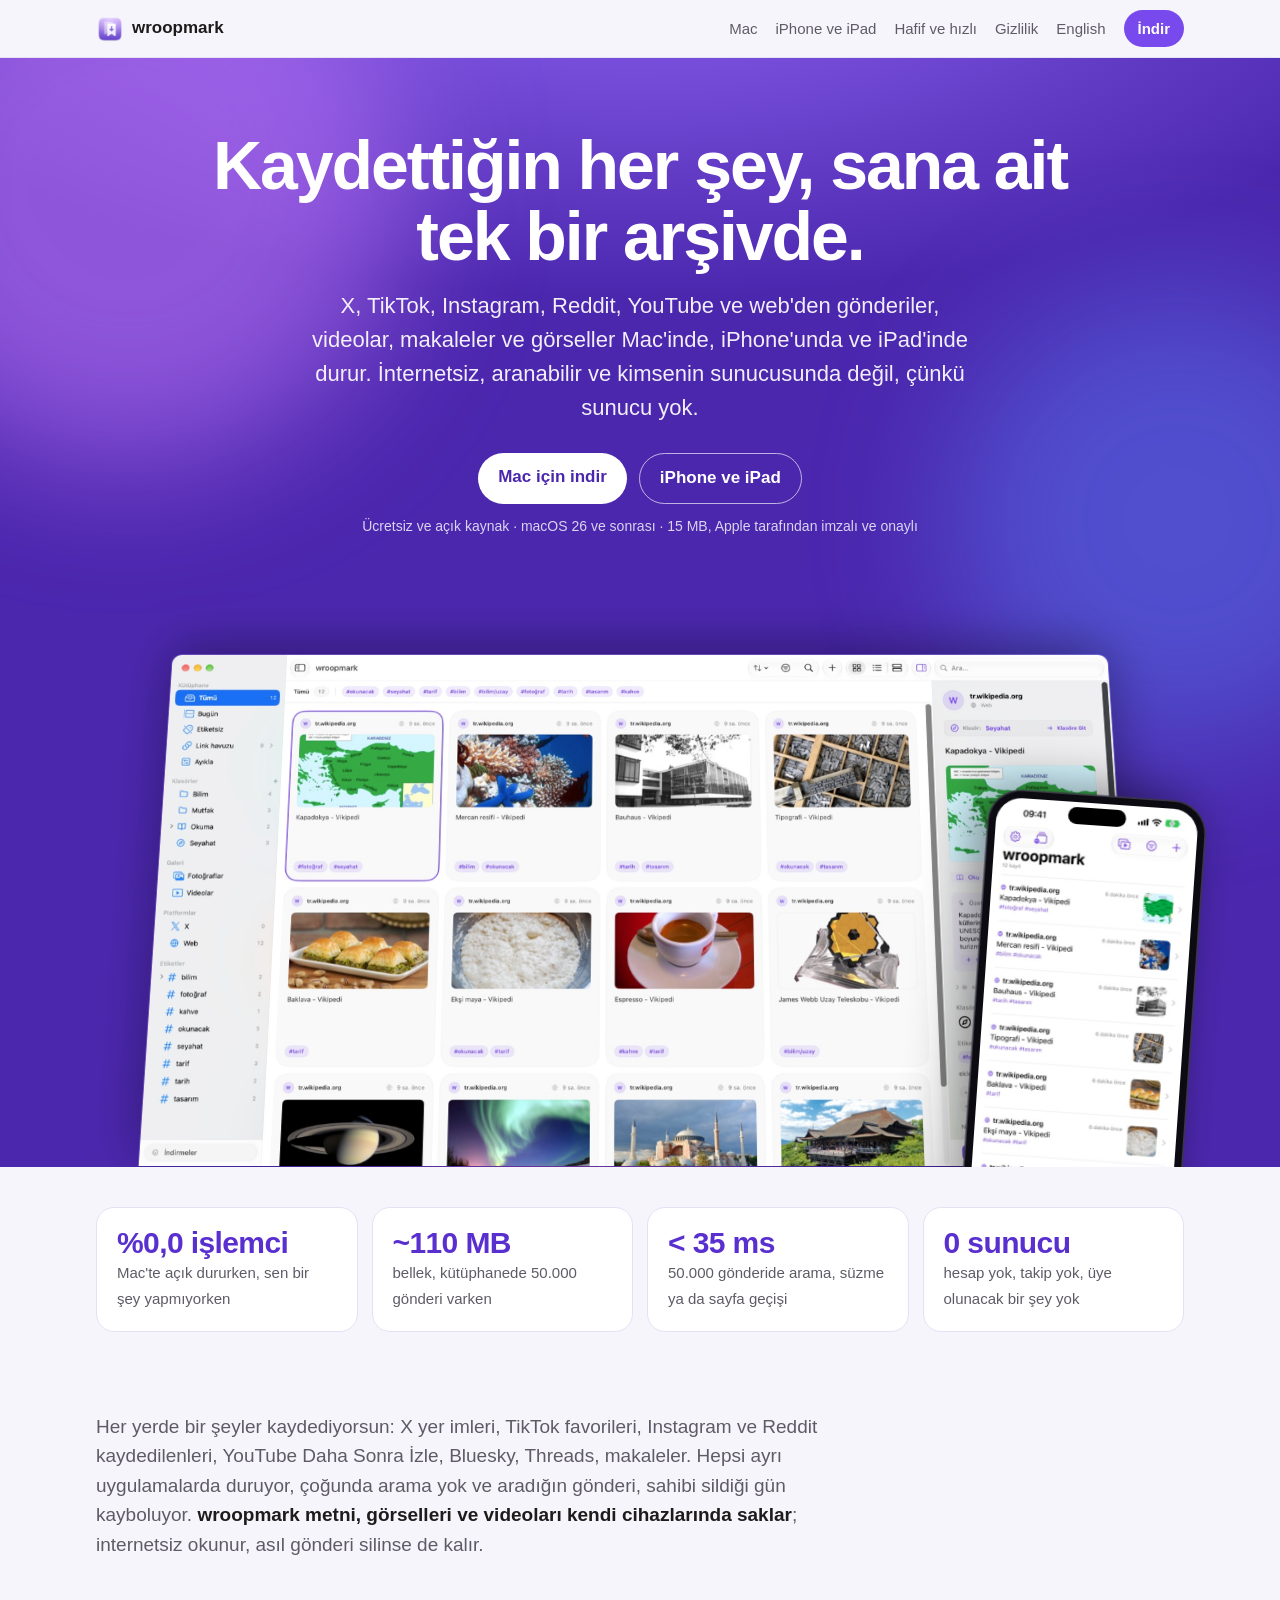
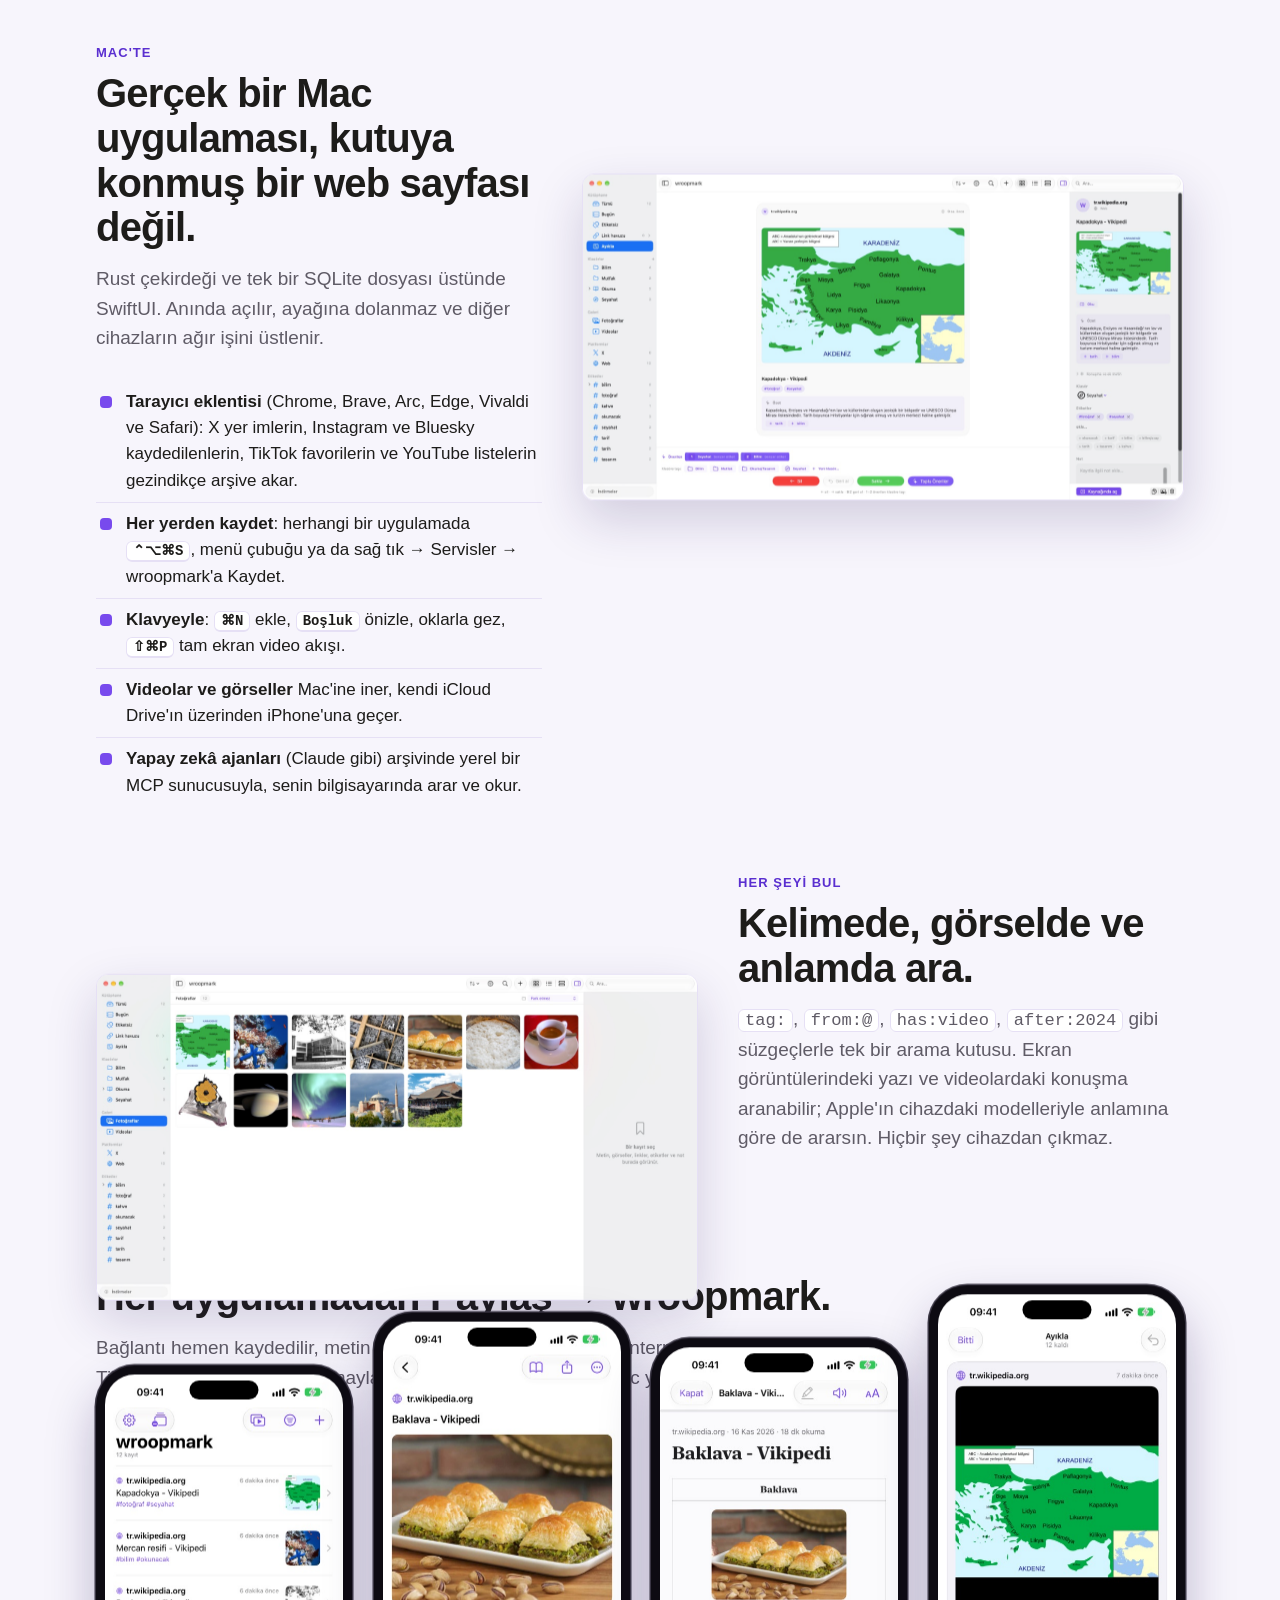
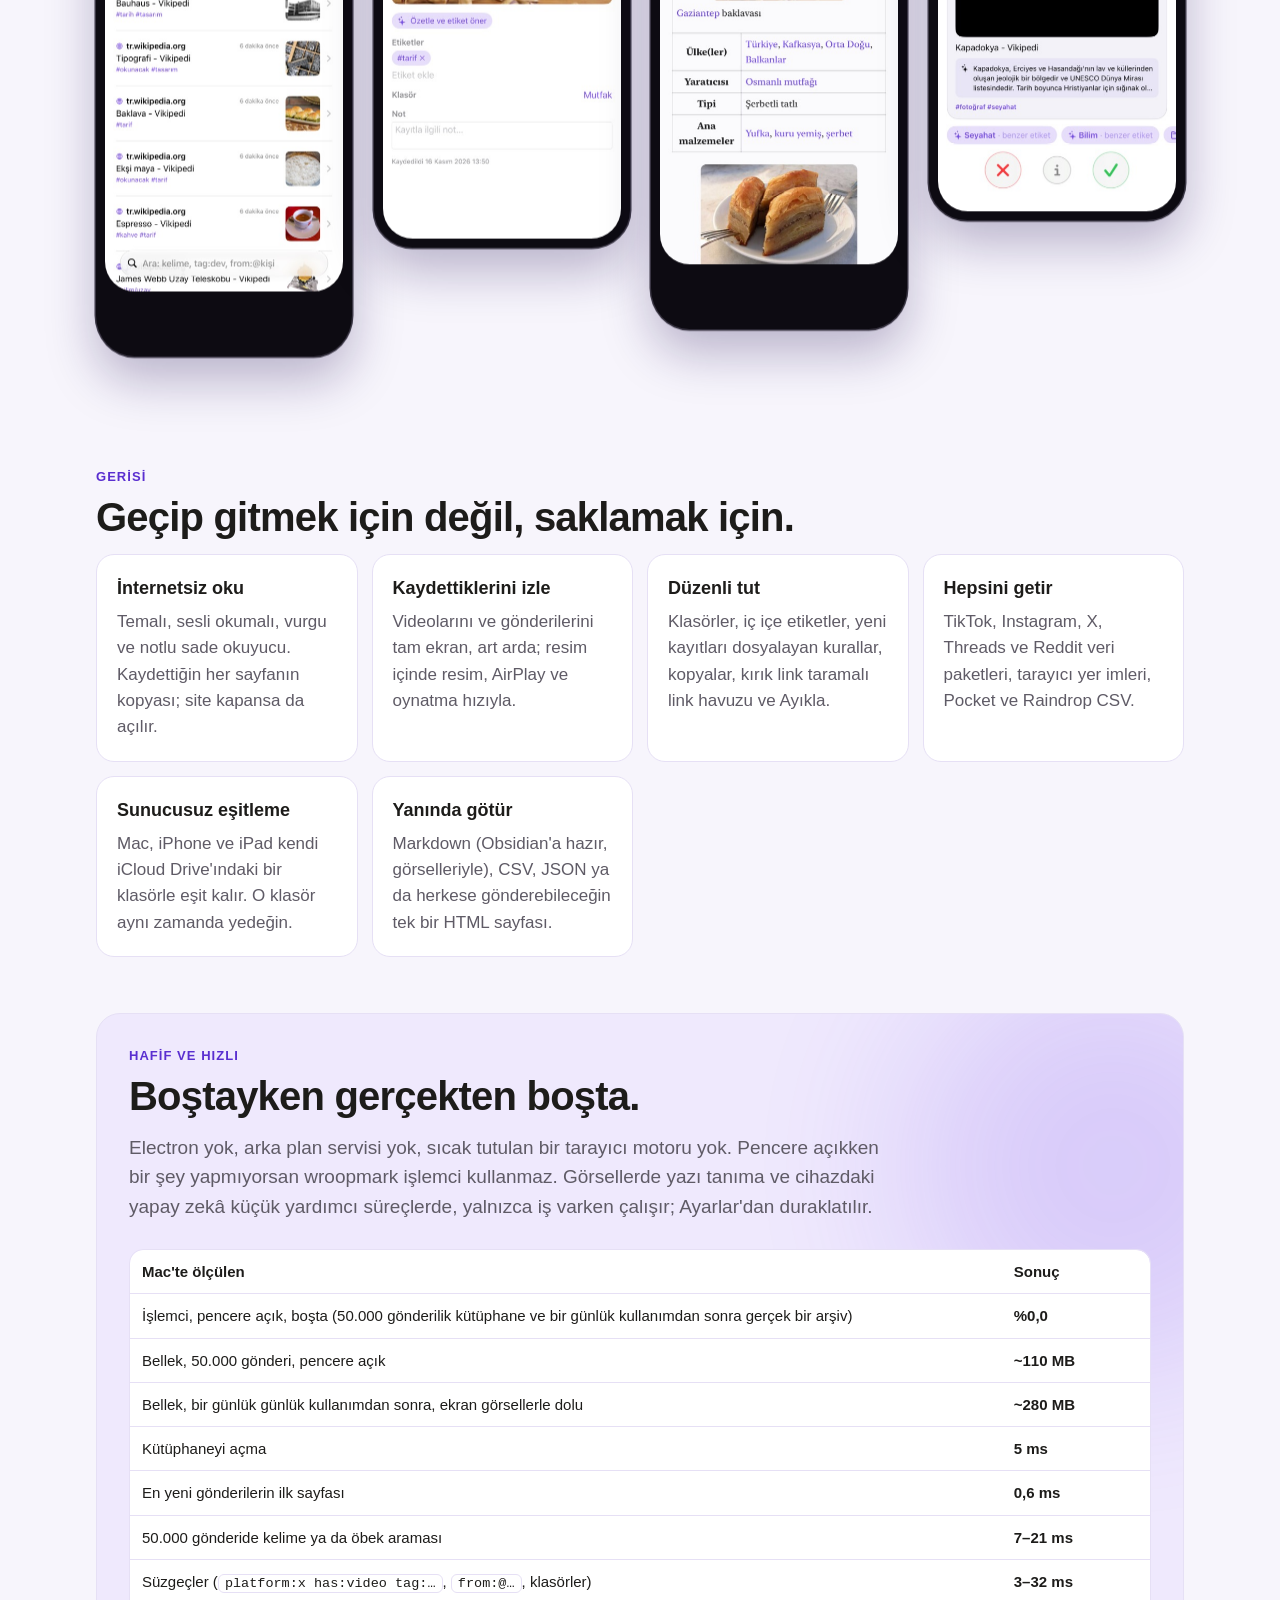
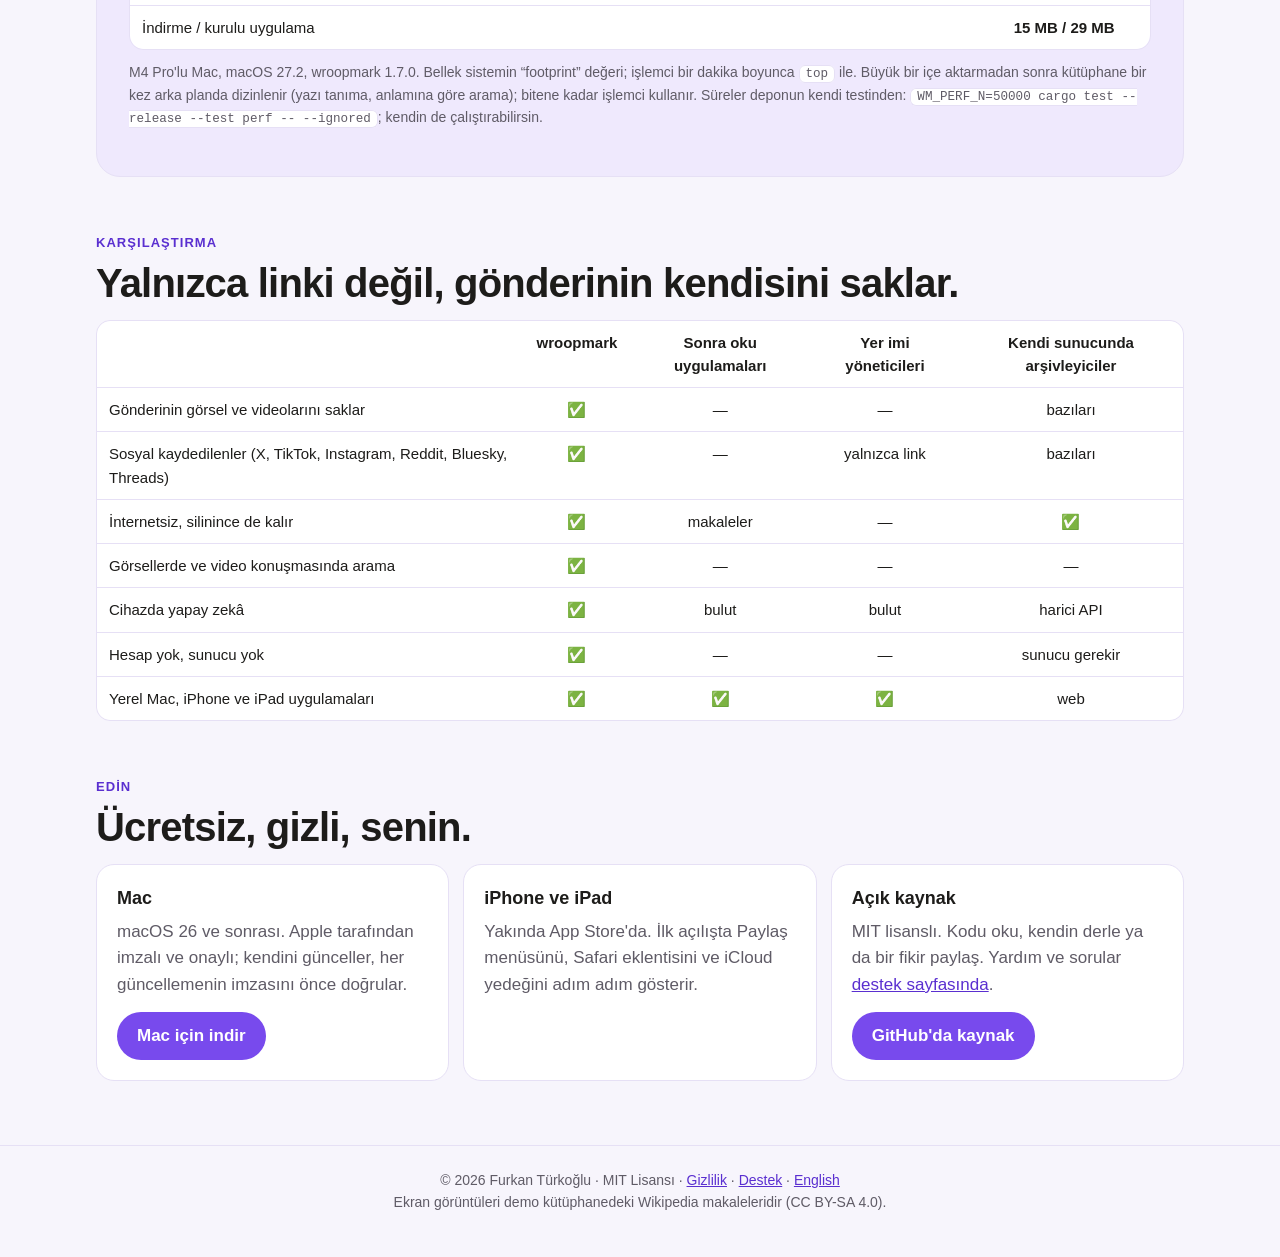
==== commit fcbd9f92: "Site: parallax and reveal on scroll The hero's Mac window leans back and straightens as you scroll, " ====
--- a/docs/tr.html
+++ b/docs/tr.html
@@ -10,6 +10,8 @@
 <link rel="alternate" hreflang="tr" href="https://f0rknturkoglu.github.io/wroopmark/tr.html">
 <link rel="icon" href="logo.png">
 <link rel="stylesheet" href="site.css">
+<script>document.documentElement.classList.add("js")</script>
+<script src="site.js" defer></script>
 <meta name="theme-color" content="#784AED">
 <meta property="og:type" content="website">
 <meta property="og:site_name" content="wroopmark">
@@ -59,6 +61,10 @@
 </div></div>
 
 <header class="hero">
+  <div class="orb a" data-speed="-140"></div>
+  <div class="orb b" data-speed="-70"></div>
+  <div class="orb c" data-speed="-220"></div>
+  <div class="hero-copy">
   <h1>Kaydettiğin her şey, sana ait tek bir arşivde.</h1>
   <p class="lead">X, TikTok, Instagram, Reddit, YouTube ve web'den gönderiler, videolar, makaleler ve görseller Mac'inde, iPhone'unda ve iPad'inde durur. İnternetsiz, aranabilir ve kimsenin sunucusunda değil, çünkü sunucu yok.</p>
   <div class="cta">
@@ -66,6 +72,7 @@
     <a class="btn ghost" href="#iphone">iPhone ve iPad</a>
   </div>
   <p class="cta-note">Ücretsiz ve açık kaynak · macOS 26 ve sonrası · 15 MB, Apple tarafından imzalı ve onaylı</p>
+  </div>
   <div class="stage">
     <img class="mac" src="images/tr-mac-1-library.jpg" width="1600" height="867" alt="Mac'te wroopmark: görselli ve etiketli kayıtlardan bir ızgara, sağda seçili kaydın özeti, klasörü ve etiketleri">
     <div class="iphone phone"><div class="screen"><img src="images/tr-screen-1-list.jpg" width="460" height="1000" alt="iPhone'da wroopmark: kütüphane listesi"></div></div>
@@ -73,24 +80,24 @@
 </header>
 
 <div class="stats">
-  <div class="stat"><b>%0,0 işlemci</b><span>Mac'te açık dururken, sen bir şey yapmıyorken</span></div>
-  <div class="stat"><b>~110 MB</b><span>bellek, kütüphanede 50.000 gönderi varken</span></div>
-  <div class="stat"><b>&lt; 35 ms</b><span>50.000 gönderide arama, süzme ya da sayfa geçişi</span></div>
-  <div class="stat"><b>0 sunucu</b><span>hesap yok, takip yok, üye olunacak bir şey yok</span></div>
+  <div class="stat reveal" style="--d:0"><b>%0,0 işlemci</b><span>Mac'te açık dururken, sen bir şey yapmıyorken</span></div>
+  <div class="stat reveal" style="--d:1"><b>~110 MB</b><span>bellek, kütüphanede 50.000 gönderi varken</span></div>
+  <div class="stat reveal" style="--d:2"><b>&lt; 35 ms</b><span>50.000 gönderide arama, süzme ya da sayfa geçişi</span></div>
+  <div class="stat reveal" style="--d:3"><b>0 sunucu</b><span>hesap yok, takip yok, üye olunacak bir şey yok</span></div>
 </div>
 
 <main>
   <section>
-    <p class="intro">Her yerde bir şeyler kaydediyorsun: X yer imleri, TikTok favorileri, Instagram ve Reddit kaydedilenleri, YouTube Daha Sonra İzle, Bluesky, Threads, makaleler. Hepsi ayrı uygulamalarda duruyor, çoğunda arama yok ve aradığın gönderi, sahibi sildiği gün kayboluyor. <b style="color:var(--ink)">wroopmark metni, görselleri ve videoları kendi cihazlarında saklar</b>; internetsiz okunur, asıl gönderi silinse de kalır.</p>
+    <p class="intro reveal">Her yerde bir şeyler kaydediyorsun: X yer imleri, TikTok favorileri, Instagram ve Reddit kaydedilenleri, YouTube Daha Sonra İzle, Bluesky, Threads, makaleler. Hepsi ayrı uygulamalarda duruyor, çoğunda arama yok ve aradığın gönderi, sahibi sildiği gün kayboluyor. <b style="color:var(--ink)">wroopmark metni, görselleri ve videoları kendi cihazlarında saklar</b>; internetsiz okunur, asıl gönderi silinse de kalır.</p>
   </section>
 
   <section id="mac">
     <div class="split">
       <div class="text">
-        <p class="eyebrow">Mac'te</p>
-        <h2>Gerçek bir Mac uygulaması, kutuya konmuş bir web sayfası değil.</h2>
-        <p class="intro">Rust çekirdeği ve tek bir SQLite dosyası üstünde SwiftUI. Anında açılır, ayağına dolanmaz ve diğer cihazların ağır işini üstlenir.</p>
-        <ul class="ticks">
+        <p class="eyebrow reveal">Mac'te</p>
+        <h2 class="reveal">Gerçek bir Mac uygulaması, kutuya konmuş bir web sayfası değil.</h2>
+        <p class="intro reveal">Rust çekirdeği ve tek bir SQLite dosyası üstünde SwiftUI. Anında açılır, ayağına dolanmaz ve diğer cihazların ağır işini üstlenir.</p>
+        <ul class="ticks reveal">
           <li><b>Tarayıcı eklentisi</b> (Chrome, Brave, Arc, Edge, Vivaldi ve Safari): X yer imlerin, Instagram ve Bluesky kaydedilenlerin, TikTok favorilerin ve YouTube listelerin gezindikçe arşive akar.</li>
           <li><b>Her yerden kaydet</b>: herhangi bir uygulamada <kbd>⌃⌥⌘S</kbd>, menü çubuğu ya da sağ tık → Servisler → wroopmark'a Kaydet.</li>
           <li><b>Klavyeyle</b>: <kbd>⌘N</kbd> ekle, <kbd>Boşluk</kbd> önizle, oklarla gez, <kbd>⇧⌘P</kbd> tam ekran video akışı.</li>
@@ -98,51 +105,52 @@
           <li><b>Yapay zekâ ajanları</b> (Claude gibi) arşivinde yerel bir MCP sunucusuyla, senin bilgisayarında arar ve okur.</li>
         </ul>
       </div>
-      <img class="shot" src="images/tr-mac-2-triage.jpg" width="1600" height="867" alt="Mac'te Ayıkla: kayıtlar tek tek gelir; cihazda özet, önerilen klasörler, Sil, Geri al ve Sakla düğmeleri" loading="lazy">
+      <img class="shot reveal-fade" data-speed="-50" src="images/tr-mac-2-triage.jpg" width="1600" height="867" alt="Mac'te Ayıkla: kayıtlar tek tek gelir; cihazda özet, önerilen klasörler, Sil, Geri al ve Sakla düğmeleri" loading="lazy">
     </div>
   </section>
 
   <section>
     <div class="split flip">
       <div class="text">
-        <p class="eyebrow">Her şeyi bul</p>
-        <h2>Kelimede, görselde ve anlamda ara.</h2>
-        <p class="intro"><code>tag:</code>, <code>from:@</code>, <code>has:video</code>, <code>after:2024</code> gibi süzgeçlerle tek bir arama kutusu. Ekran görüntülerindeki yazı ve videolardaki konuşma aranabilir; Apple'ın cihazdaki modelleriyle anlamına göre de ararsın. Hiçbir şey cihazdan çıkmaz.</p>
+        <p class="eyebrow reveal">Her şeyi bul</p>
+        <h2 class="reveal">Kelimede, görselde ve anlamda ara.</h2>
+        <p class="intro reveal"><code>tag:</code>, <code>from:@</code>, <code>has:video</code>, <code>after:2024</code> gibi süzgeçlerle tek bir arama kutusu. Ekran görüntülerindeki yazı ve videolardaki konuşma aranabilir; Apple'ın cihazdaki modelleriyle anlamına göre de ararsın. Hiçbir şey cihazdan çıkmaz.</p>
       </div>
-      <img class="shot" src="images/tr-mac-3-gallery.jpg" width="1600" height="867" alt="Mac'te görsel galerisi: kaydedilen bütün görseller bir ızgarada" loading="lazy">
+      <img class="shot reveal-fade" data-speed="-70" src="images/tr-mac-3-gallery.jpg" width="1600" height="867" alt="Mac'te görsel galerisi: kaydedilen bütün görseller bir ızgarada" loading="lazy">
     </div>
   </section>
 
   <section id="iphone">
-    <p class="eyebrow">iPhone ve iPad'de</p>
-    <h2>Her uygulamadan Paylaş → wroopmark.</h2>
-    <p class="intro">Bağlantı hemen kaydedilir, metin ve görseller arkasından gelir. İnternetsiz oku, videolarını TikTok gibi kaydır, bir kaydırmayla ayıkla. Tek başına çalışır; Mac yalnızca hızlandırır.</p>
-    <div class="phones">
-      <div class="iphone"><div class="screen"><img src="images/tr-screen-1-list.jpg" width="460" height="1000" alt="iPhone'da kütüphane listesi" loading="lazy"></div></div>
-      <div class="iphone"><div class="screen"><img src="images/tr-screen-2-item.jpg" width="460" height="1000" alt="Görseli, etiketleri ve klasörüyle kayıtlı bir gönderi" loading="lazy"></div></div>
-      <div class="iphone"><div class="screen"><img src="images/tr-screen-3-reader.jpg" width="460" height="1000" alt="Sade, internetsiz okuyucu" loading="lazy"></div></div>
-      <div class="iphone"><div class="screen"><img src="images/tr-screen-4-triage.jpg" width="460" height="1000" alt="Cihazda özetle ayıklama" loading="lazy"></div></div>
-    </div>
-  </section>
-
-  <section>
-    <p class="eyebrow">Gerisi</p>
-    <h2>Geçip gitmek için değil, saklamak için.</h2>
+    <p class="eyebrow reveal">iPhone ve iPad'de</p>
+    <h2 class="reveal">Her uygulamadan Paylaş → wroopmark.</h2>
+    <p class="intro reveal">Bağlantı hemen kaydedilir, metin ve görseller arkasından gelir. İnternetsiz oku, videolarını TikTok gibi kaydır, bir kaydırmayla ayıkla. Tek başına çalışır; Mac yalnızca hızlandırır.</p>
+    <div class="phones reveal">
+      <div class="iphone" data-speed="30"><div class="screen"><img src="images/tr-screen-1-list.jpg" width="460" height="1000" alt="iPhone'da kütüphane listesi" loading="lazy"></div></div>
+      <div class="iphone" data-speed="90"><div class="screen"><img src="images/tr-screen-2-item.jpg" width="460" height="1000" alt="Görseli, etiketleri ve klasörüyle kayıtlı bir gönderi" loading="lazy"></div></div>
+      <div class="iphone" data-speed="45"><div class="screen"><img src="images/tr-screen-3-reader.jpg" width="460" height="1000" alt="Sade, internetsiz okuyucu" loading="lazy"></div></div>
+      <div class="iphone" data-speed="105"><div class="screen"><img src="images/tr-screen-4-triage.jpg" width="460" height="1000" alt="Cihazda özetle ayıklama" loading="lazy"></div></div>
+    </div>
+  </section>
+
+  <section>
+    <p class="eyebrow reveal">Gerisi</p>
+    <h2 class="reveal">Geçip gitmek için değil, saklamak için.</h2>
     <div class="grid">
-      <div class="card"><h3>İnternetsiz oku</h3><p>Temalı, sesli okumalı, vurgu ve notlu sade okuyucu. Kaydettiğin her sayfanın kopyası; site kapansa da açılır.</p></div>
-      <div class="card"><h3>Kaydettiklerini izle</h3><p>Videolarını ve gönderilerini tam ekran, art arda; resim içinde resim, AirPlay ve oynatma hızıyla.</p></div>
-      <div class="card"><h3>Düzenli tut</h3><p>Klasörler, iç içe etiketler, yeni kayıtları dosyalayan kurallar, kopyalar, kırık link taramalı link havuzu ve Ayıkla.</p></div>
-      <div class="card"><h3>Hepsini getir</h3><p>TikTok, Instagram, X, Threads ve Reddit veri paketleri, tarayıcı yer imleri, Pocket ve Raindrop CSV.</p></div>
-      <div class="card"><h3>Sunucusuz eşitleme</h3><p>Mac, iPhone ve iPad kendi iCloud Drive'ındaki bir klasörle eşit kalır. O klasör aynı zamanda yedeğin.</p></div>
-      <div class="card"><h3>Yanında götür</h3><p>Markdown (Obsidian'a hazır, görselleriyle), CSV, JSON ya da herkese gönderebileceğin tek bir HTML sayfası.</p></div>
+      <div class="card reveal" style="--d:0"><h3>İnternetsiz oku</h3><p>Temalı, sesli okumalı, vurgu ve notlu sade okuyucu. Kaydettiğin her sayfanın kopyası; site kapansa da açılır.</p></div>
+      <div class="card reveal" style="--d:1"><h3>Kaydettiklerini izle</h3><p>Videolarını ve gönderilerini tam ekran, art arda; resim içinde resim, AirPlay ve oynatma hızıyla.</p></div>
+      <div class="card reveal" style="--d:2"><h3>Düzenli tut</h3><p>Klasörler, iç içe etiketler, yeni kayıtları dosyalayan kurallar, kopyalar, kırık link taramalı link havuzu ve Ayıkla.</p></div>
+      <div class="card reveal" style="--d:3"><h3>Hepsini getir</h3><p>TikTok, Instagram, X, Threads ve Reddit veri paketleri, tarayıcı yer imleri, Pocket ve Raindrop CSV.</p></div>
+      <div class="card reveal" style="--d:4"><h3>Sunucusuz eşitleme</h3><p>Mac, iPhone ve iPad kendi iCloud Drive'ındaki bir klasörle eşit kalır. O klasör aynı zamanda yedeğin.</p></div>
+      <div class="card reveal" style="--d:5"><h3>Yanında götür</h3><p>Markdown (Obsidian'a hazır, görselleriyle), CSV, JSON ya da herkese gönderebileceğin tek bir HTML sayfası.</p></div>
     </div>
   </section>
 
   <section id="hafif">
-    <div class="light">
-      <p class="eyebrow">Hafif ve hızlı</p>
-      <h2>Boştayken gerçekten boşta.</h2>
-      <p class="intro">Electron yok, arka plan servisi yok, sıcak tutulan bir tarayıcı motoru yok. Pencere açıkken bir şey yapmıyorsan wroopmark işlemci kullanmaz. Görsellerde yazı tanıma ve cihazdaki yapay zekâ küçük yardımcı süreçlerde, yalnızca iş varken çalışır; Ayarlar'dan duraklatılır.</p>
+    <div class="light reveal">
+      <div class="orb" data-speed="-90"></div>
+      <p class="eyebrow reveal">Hafif ve hızlı</p>
+      <h2 class="reveal">Boştayken gerçekten boşta.</h2>
+      <p class="intro reveal">Electron yok, arka plan servisi yok, sıcak tutulan bir tarayıcı motoru yok. Pencere açıkken bir şey yapmıyorsan wroopmark işlemci kullanmaz. Görsellerde yazı tanıma ve cihazdaki yapay zekâ küçük yardımcı süreçlerde, yalnızca iş varken çalışır; Ayarlar'dan duraklatılır.</p>
       <div class="table-wrap">
       <table>
         <tr><th>Mac'te ölçülen</th><th>Sonuç</th></tr>
@@ -161,9 +169,9 @@
   </section>
 
   <section>
-    <p class="eyebrow">Karşılaştırma</p>
-    <h2>Yalnızca linki değil, gönderinin kendisini saklar.</h2>
-    <div class="table-wrap">
+    <p class="eyebrow reveal">Karşılaştırma</p>
+    <h2 class="reveal">Yalnızca linki değil, gönderinin kendisini saklar.</h2>
+    <div class="table-wrap reveal">
     <table class="compare">
       <tr><th></th><th>wroopmark</th><th>Sonra oku uygulamaları</th><th>Yer imi yöneticileri</th><th>Kendi sunucunda arşivleyiciler</th></tr>
       <tr><td>Gönderinin görsel ve videolarını saklar</td><td>✅</td><td>—</td><td>—</td><td>bazıları</td></tr>
@@ -178,12 +186,12 @@
   </section>
 
   <section id="edin">
-    <p class="eyebrow">Edin</p>
-    <h2>Ücretsiz, gizli, senin.</h2>
+    <p class="eyebrow reveal">Edin</p>
+    <h2 class="reveal">Ücretsiz, gizli, senin.</h2>
     <div class="get">
-      <div class="card"><h3>Mac</h3><p>macOS 26 ve sonrası. Apple tarafından imzalı ve onaylı; kendini günceller, her güncellemenin imzasını önce doğrular.</p><a class="btn" href="https://github.com/f0rknturkoglu/wroopmark/releases/latest">Mac için indir</a></div>
-      <div class="card"><h3>iPhone ve iPad</h3><p>Yakında App Store'da. İlk açılışta Paylaş menüsünü, Safari eklentisini ve iCloud yedeğini adım adım gösterir.</p></div>
-      <div class="card"><h3>Açık kaynak</h3><p>MIT lisanslı. Kodu oku, kendin derle ya da bir fikir paylaş. Yardım ve sorular <a href="support.html#tr">destek sayfasında</a>.</p><a class="btn" href="https://github.com/f0rknturkoglu/wroopmark">GitHub'da kaynak</a></div>
+      <div class="card reveal" style="--d:0"><h3>Mac</h3><p>macOS 26 ve sonrası. Apple tarafından imzalı ve onaylı; kendini günceller, her güncellemenin imzasını önce doğrular.</p><a class="btn" href="https://github.com/f0rknturkoglu/wroopmark/releases/latest">Mac için indir</a></div>
+      <div class="card reveal" style="--d:1"><h3>iPhone ve iPad</h3><p>Yakında App Store'da. İlk açılışta Paylaş menüsünü, Safari eklentisini ve iCloud yedeğini adım adım gösterir.</p></div>
+      <div class="card reveal" style="--d:2"><h3>Açık kaynak</h3><p>MIT lisanslı. Kodu oku, kendin derle ya da bir fikir paylaş. Yardım ve sorular <a href="support.html#tr">destek sayfasında</a>.</p><a class="btn" href="https://github.com/f0rknturkoglu/wroopmark">GitHub'da kaynak</a></div>
     </div>
   </section>
 </main>
--- a/docs/site.css
+++ b/docs/site.css
@@ -94,3 +94,35 @@
 .get { display: grid; grid-template-columns: repeat(auto-fit, minmax(280px, 1fr)); gap: 14px; }
 .get .card .btn { margin-top: 14px; background: var(--accent); color: #fff; }
 footer { text-align: center; color: var(--muted); font-size: 14px; padding: 24px 16px 48px; border-top: 1px solid var(--line); }
+
+/* Scroll effects. site.js sets --s (0 → 1 as the hero scrolls by) on the hero
+   and --py on every [data-speed] layer; without the script nothing moves. */
+.bar { transition: box-shadow 0.3s ease; }
+.bar.scrolled { box-shadow: 0 6px 24px rgba(30, 10, 80, 0.10); }
+
+.hero { position: relative; --s: 0; }
+.hero > :not(.orb) { position: relative; z-index: 1; }
+.hero-copy { transform: translate3d(0, calc(var(--s) * 80px), 0); opacity: calc(1 - var(--s) * 0.85); will-change: transform, opacity; }
+.stage { perspective: 1800px; }
+.stage .mac { transform-origin: 50% 100%; transform: rotateX(calc((1 - var(--s)) * 14deg)) scale(calc(0.93 + var(--s) * 0.07)); will-change: transform; }
+.stage .phone { transform: translate3d(0, calc(var(--s) * -120px), 0) rotate(calc((1 - var(--s)) * 4deg)); will-change: transform; }
+.orb { position: absolute; z-index: 0; border-radius: 50%; filter: blur(70px); pointer-events: none; }
+.orb.a { width: 46vw; height: 46vw; max-width: 560px; max-height: 560px; left: -12vw; top: -10vw; background: #C77DFF; opacity: 0.55; }
+.orb.b { width: 38vw; height: 38vw; max-width: 460px; max-height: 460px; right: -10vw; top: 22%; background: #5B8CFF; opacity: 0.4; }
+.orb.c { width: 30vw; height: 30vw; max-width: 380px; max-height: 380px; left: 30%; bottom: -12vw; background: #FF7AC6; opacity: 0.25; }
+
+[data-speed] { transform: translate3d(0, var(--py, 0px), 0); will-change: transform; }
+.phones .iphone:nth-child(even) { margin-top: 56px; }
+.light { position: relative; overflow: hidden; }
+.light > :not(.orb) { position: relative; }
+.light .orb { width: 420px; height: 420px; right: -140px; top: -160px; background: var(--accent); opacity: 0.18; filter: blur(80px); }
+
+.js .reveal { opacity: 0; transform: translate3d(0, 34px, 0); transition: opacity 0.8s ease, transform 1s cubic-bezier(0.16, 1, 0.3, 1); transition-delay: calc(var(--d, 0) * 90ms); }
+.js .reveal.in { opacity: 1; transform: none; }
+.js .reveal-fade { opacity: 0; transition: opacity 1.1s ease; }
+.js .reveal-fade.in { opacity: 1; }
+
+@media (prefers-reduced-motion: reduce) {
+  .js .reveal, .js .reveal-fade { opacity: 1; transform: none; transition: none; }
+  .hero-copy, .stage .mac, .stage .phone, [data-speed] { transform: none !important; opacity: 1 !important; }
+}
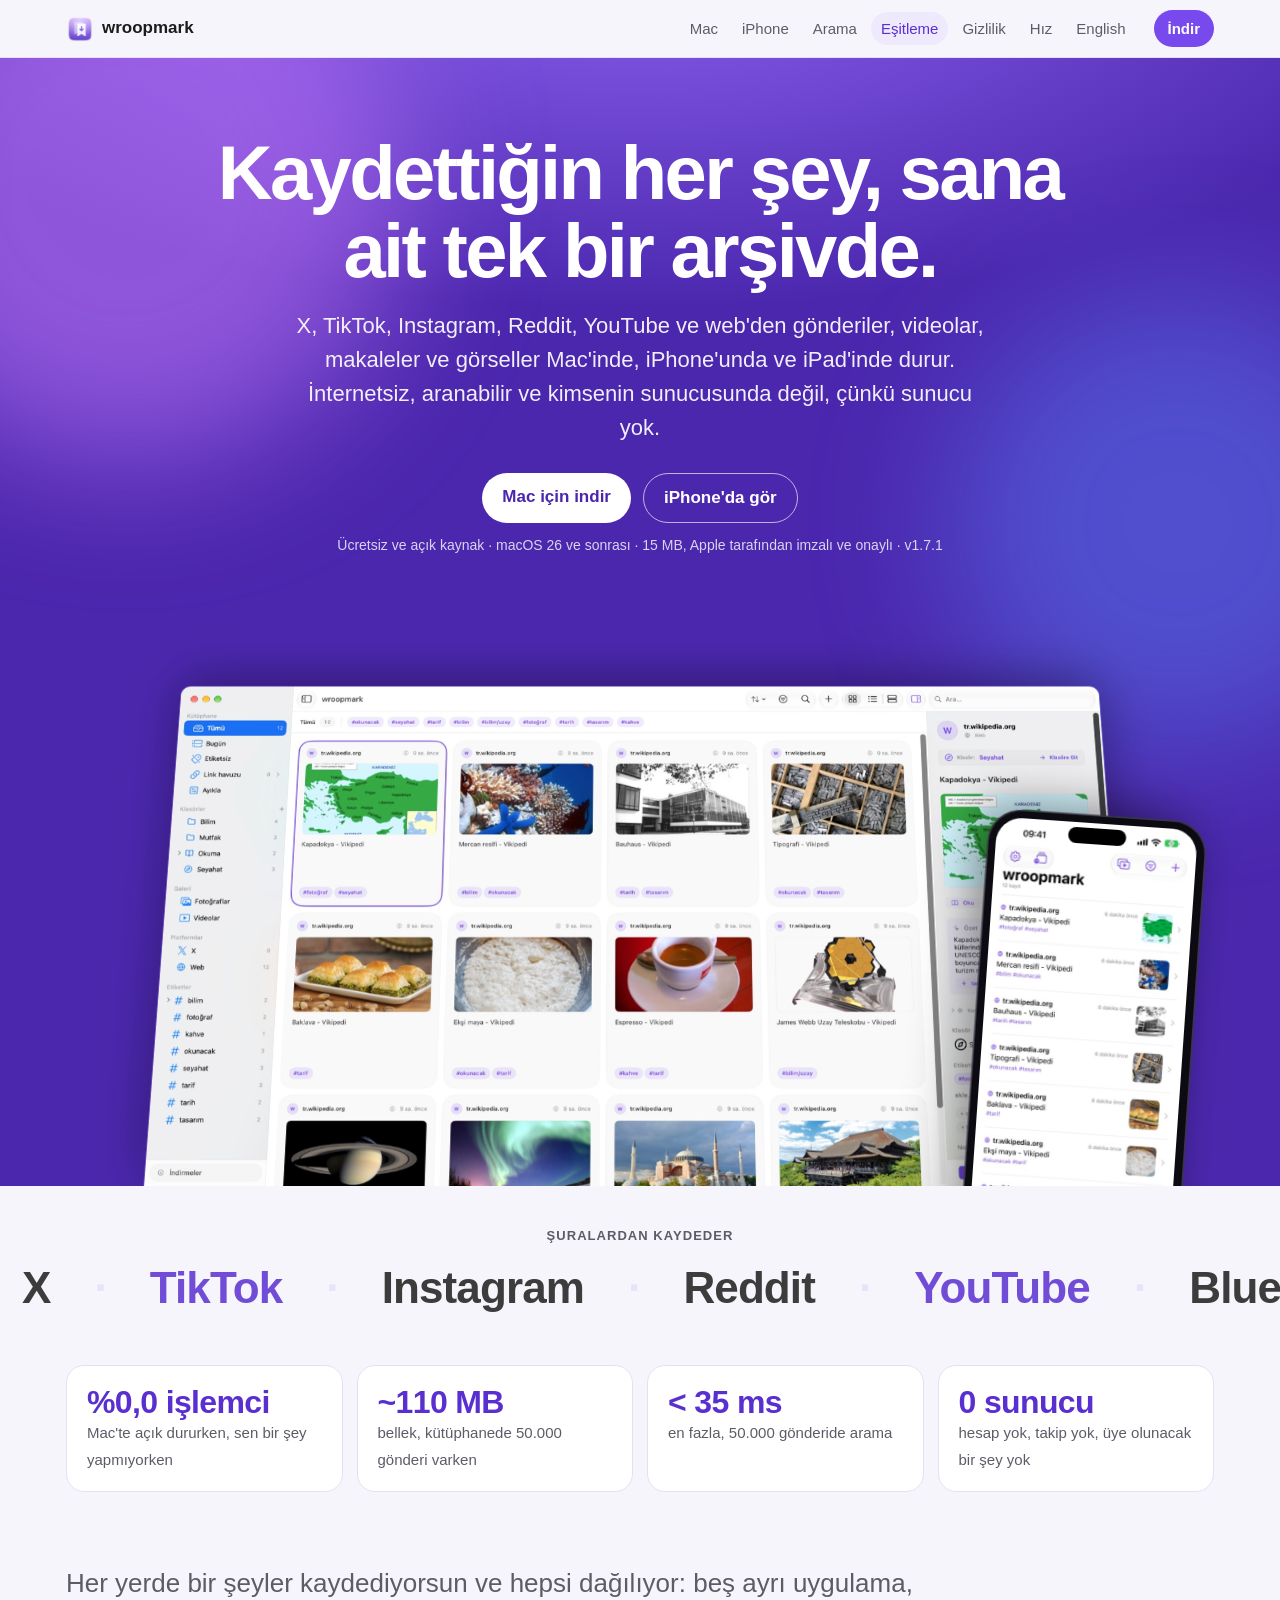
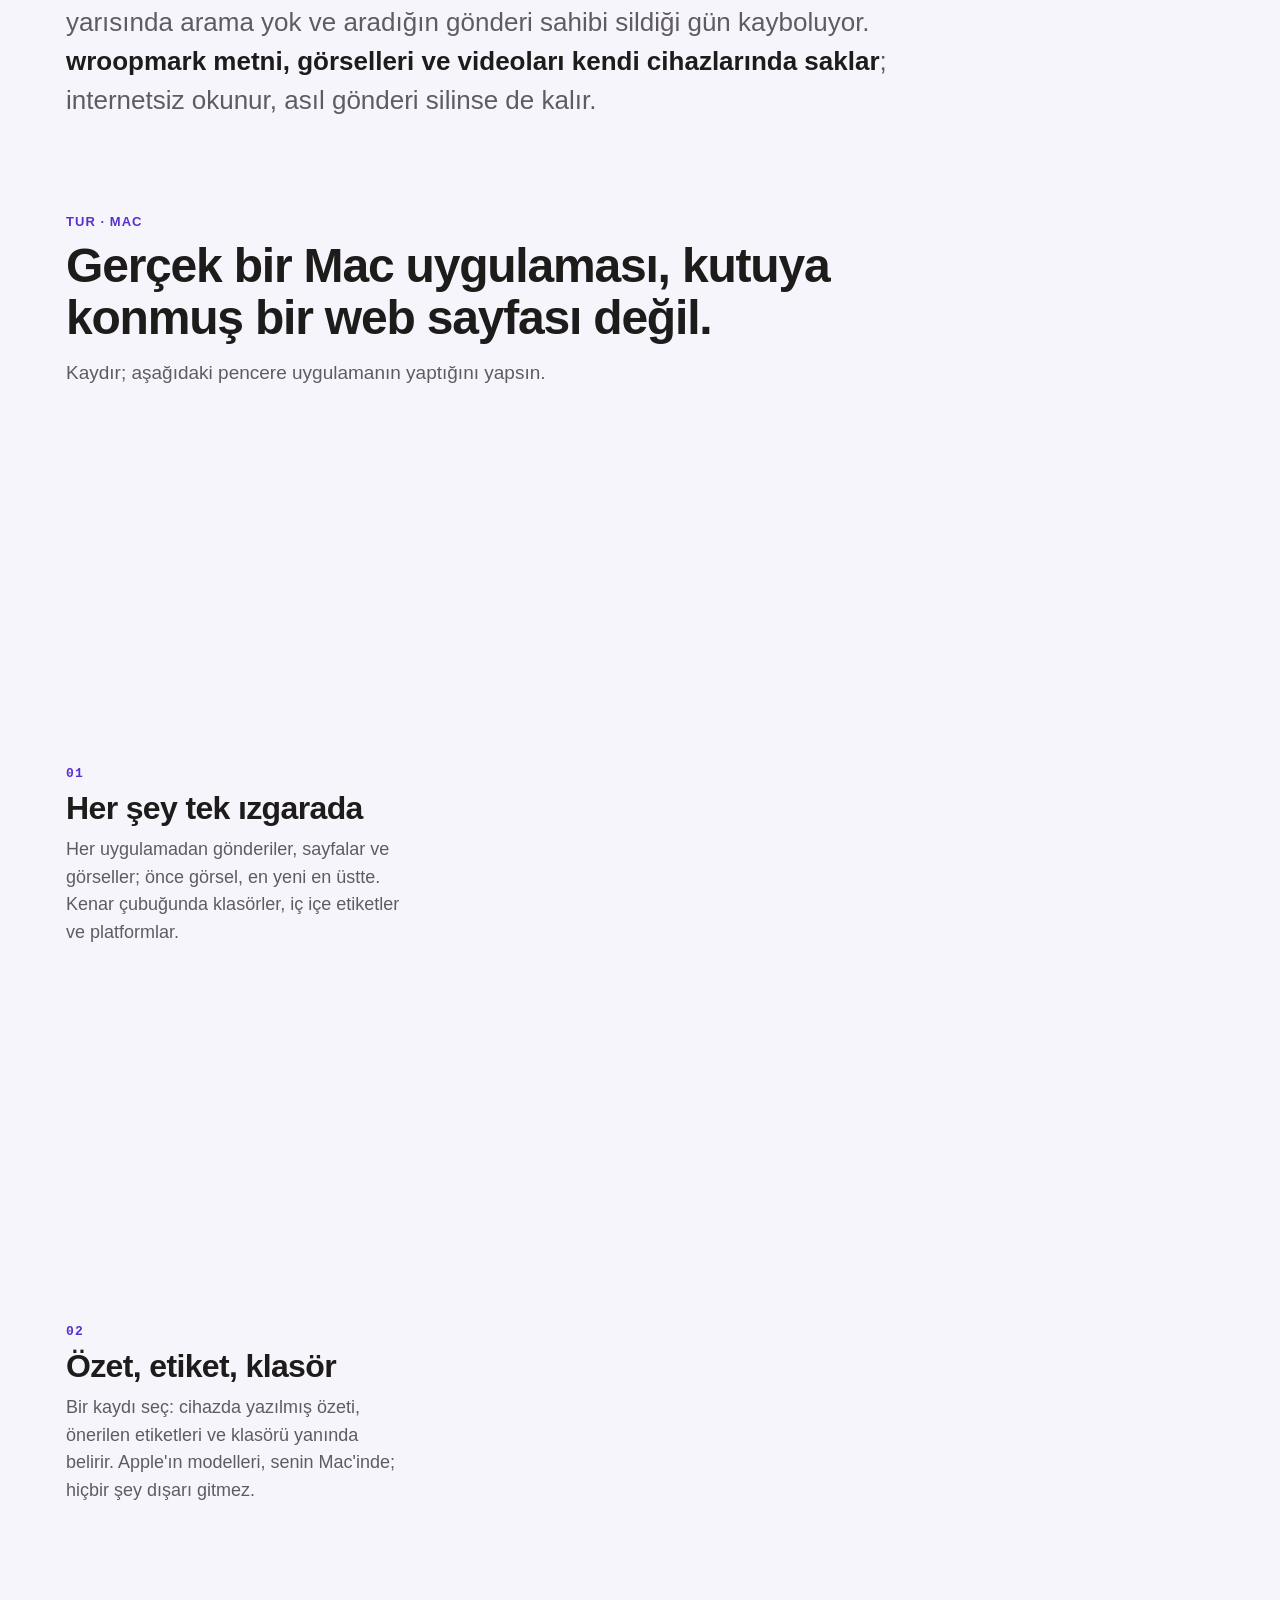
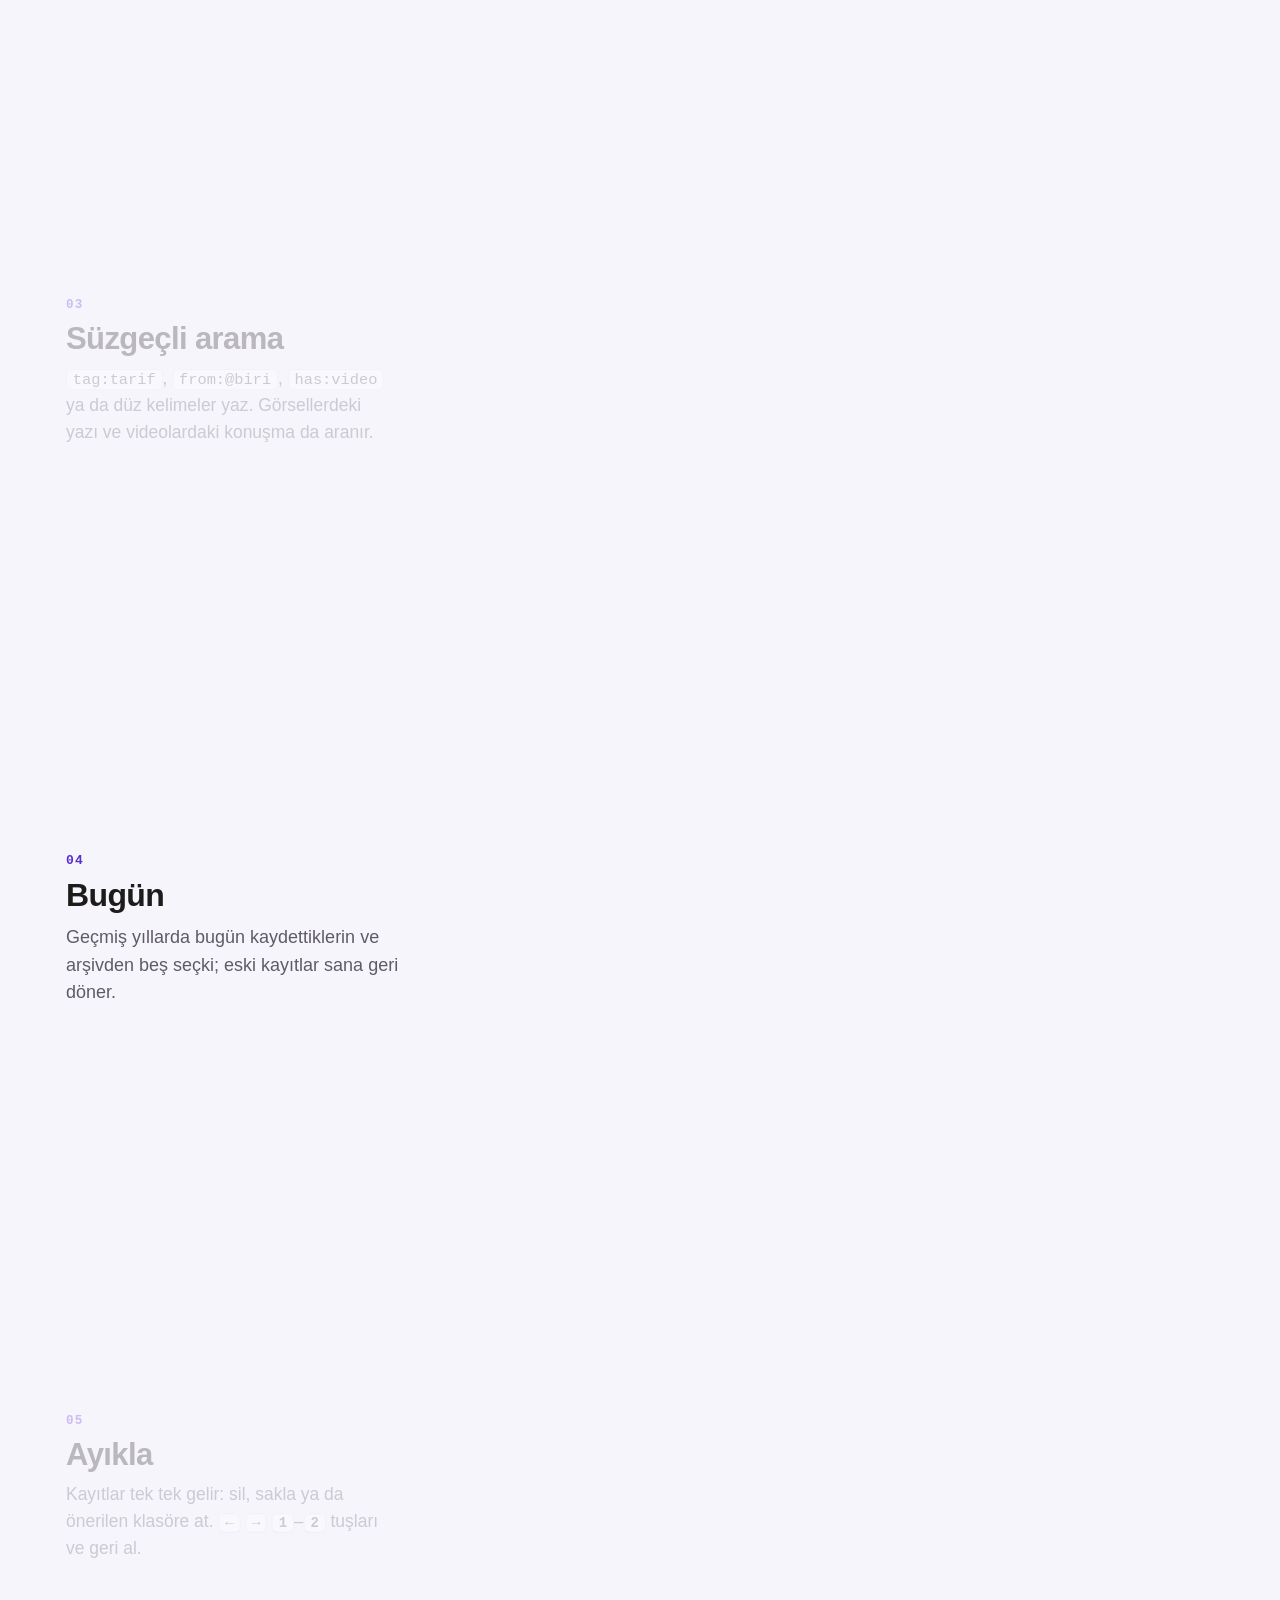
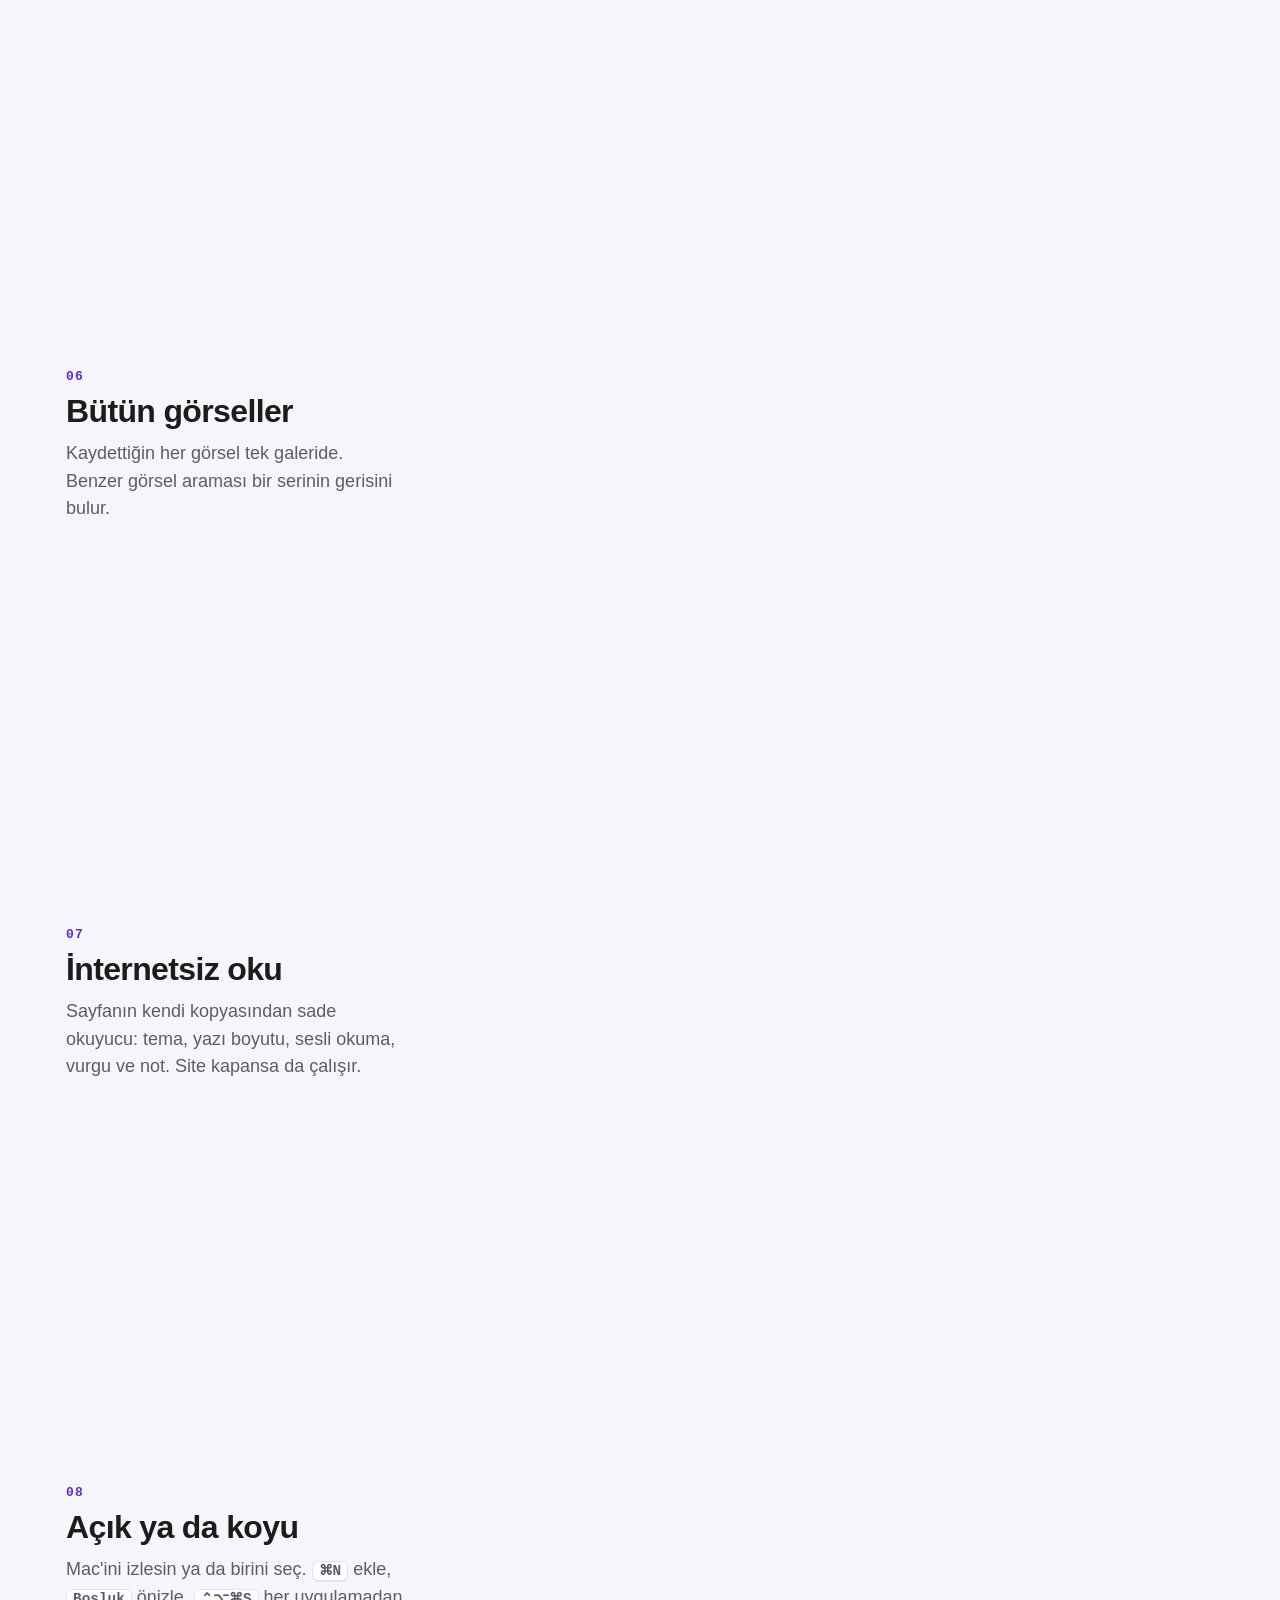
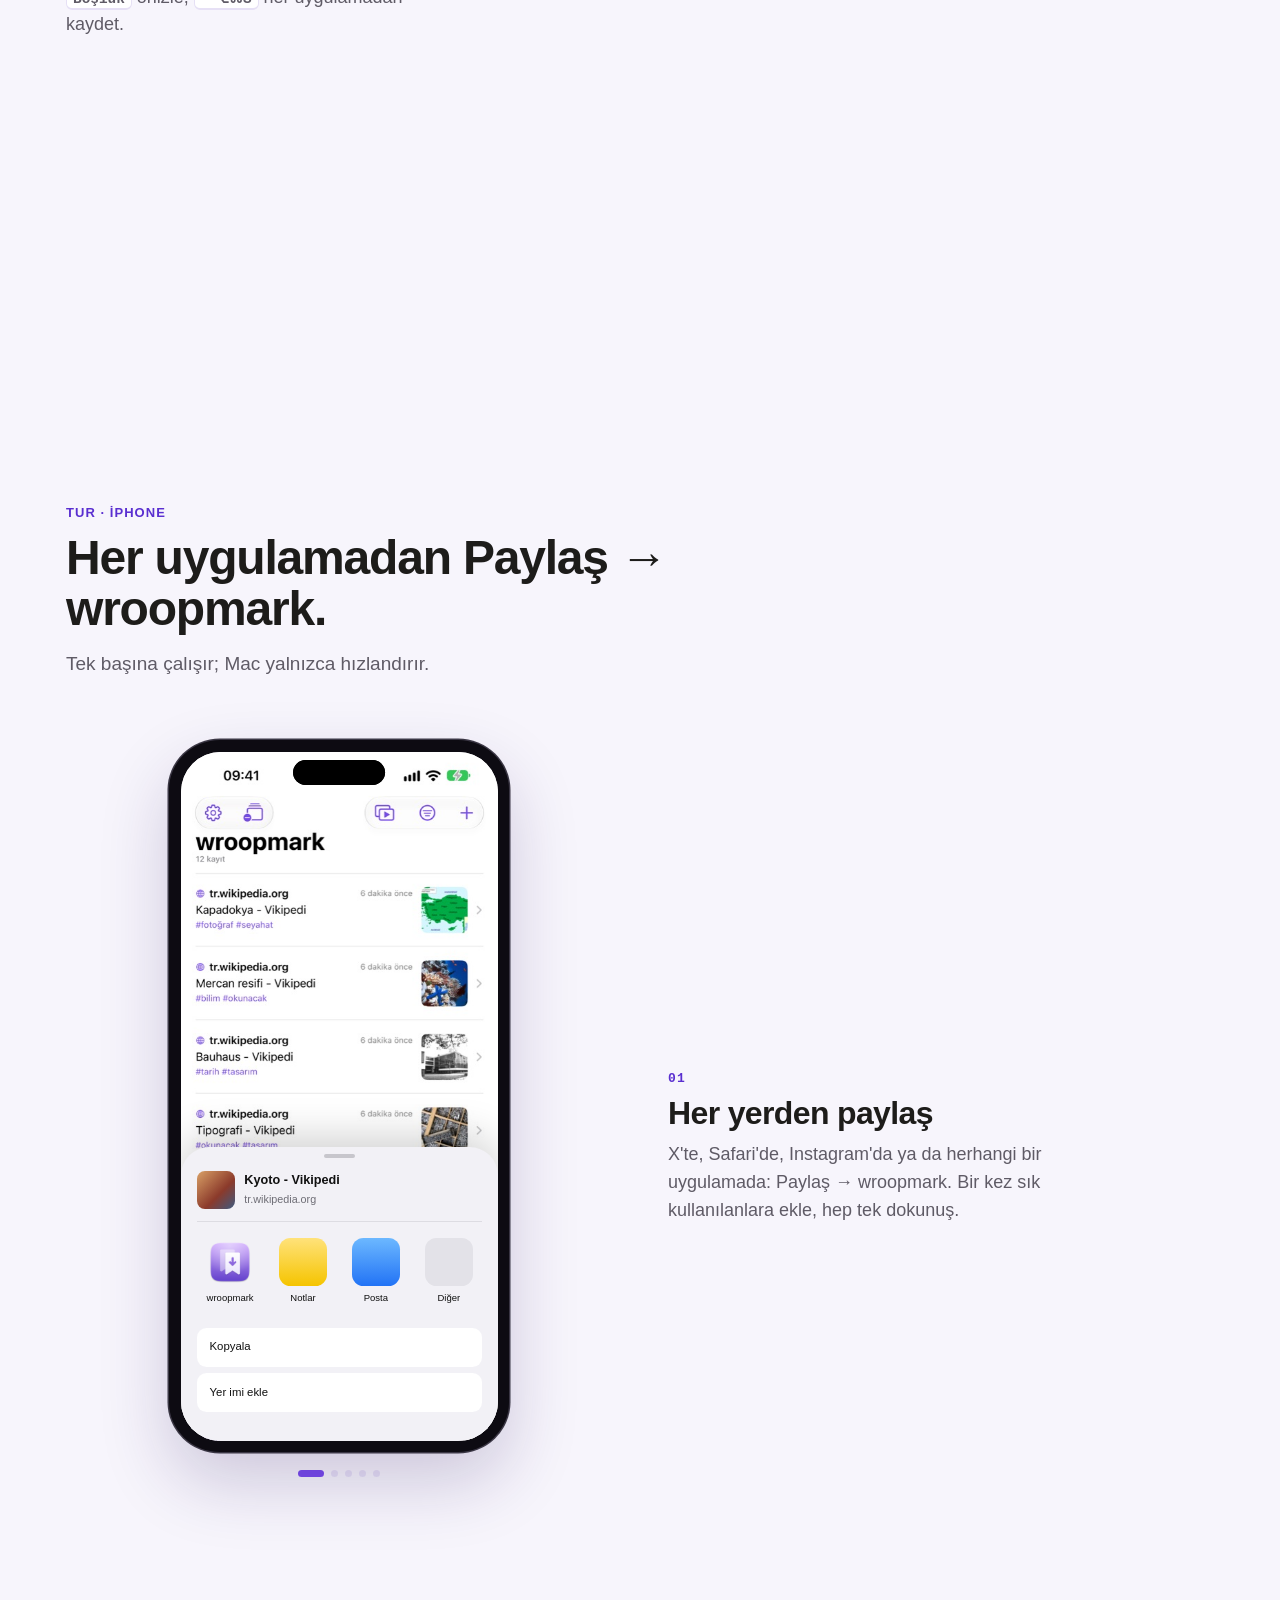
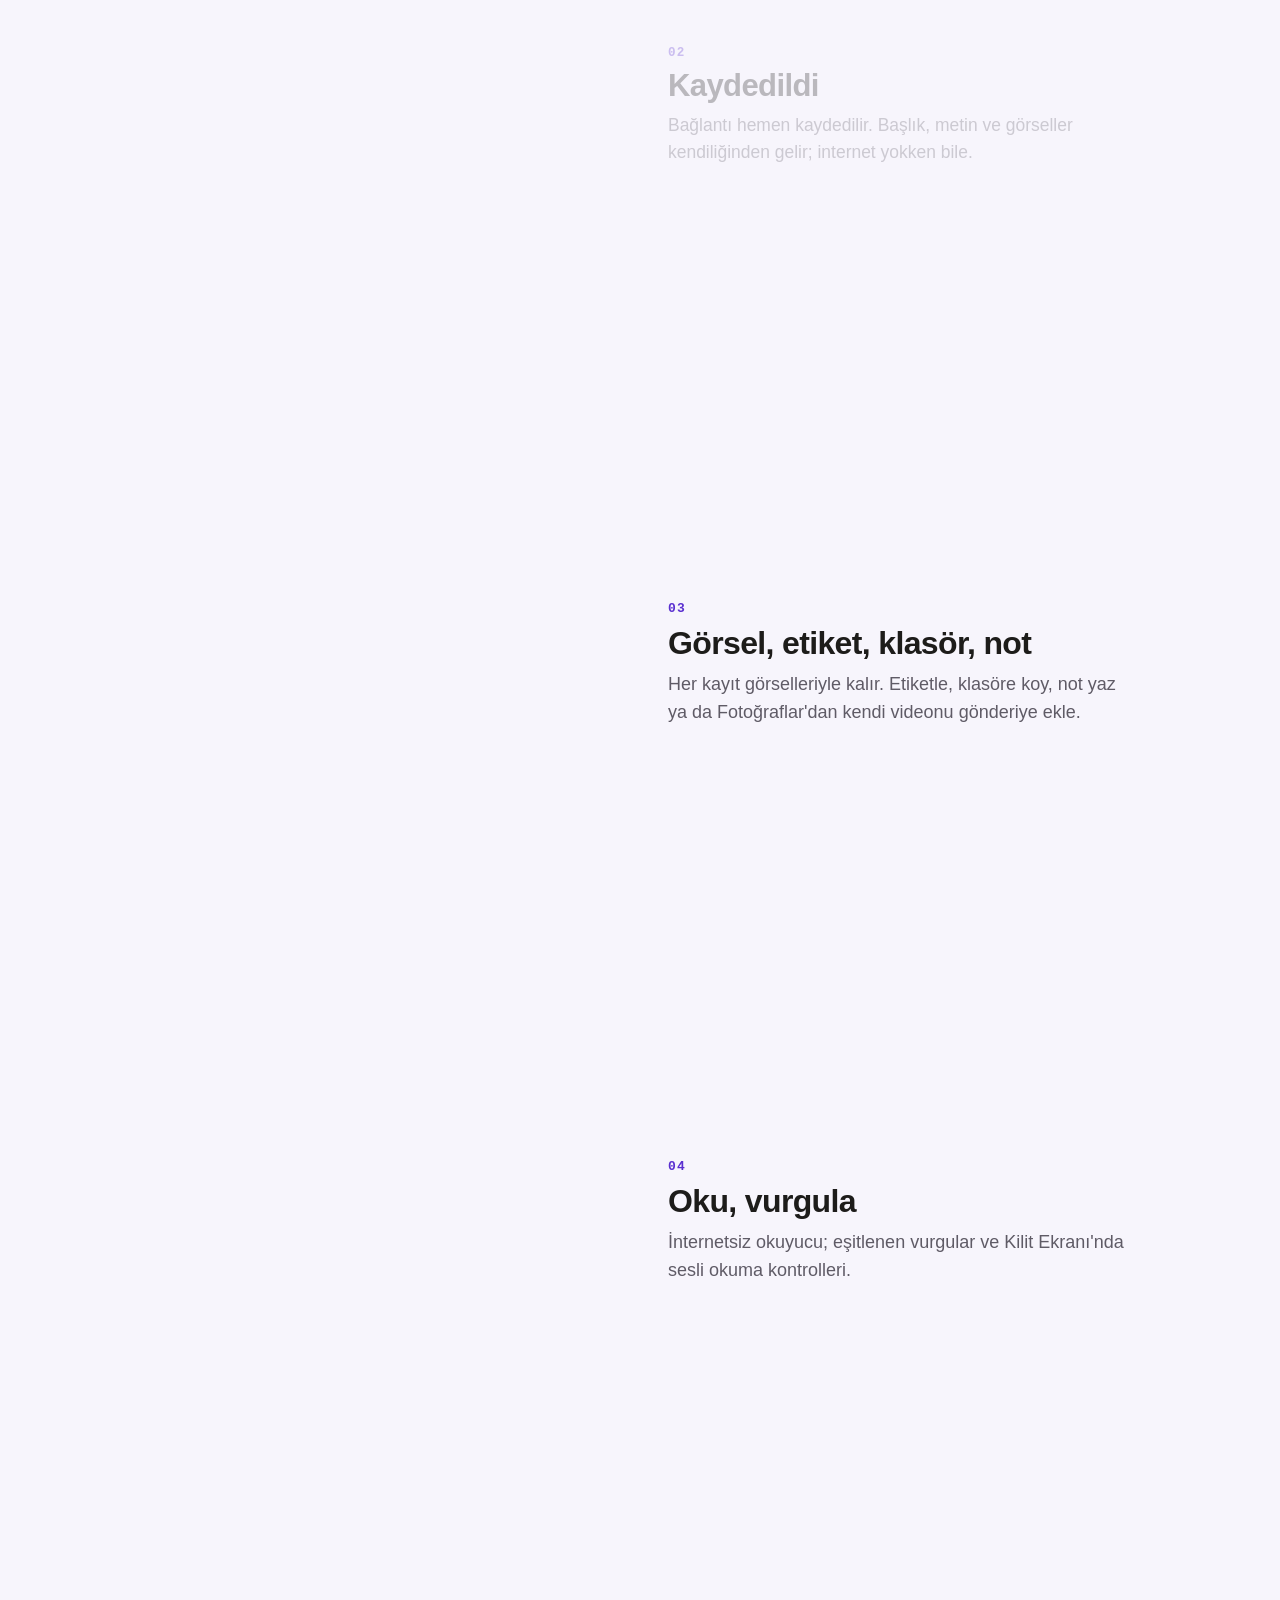
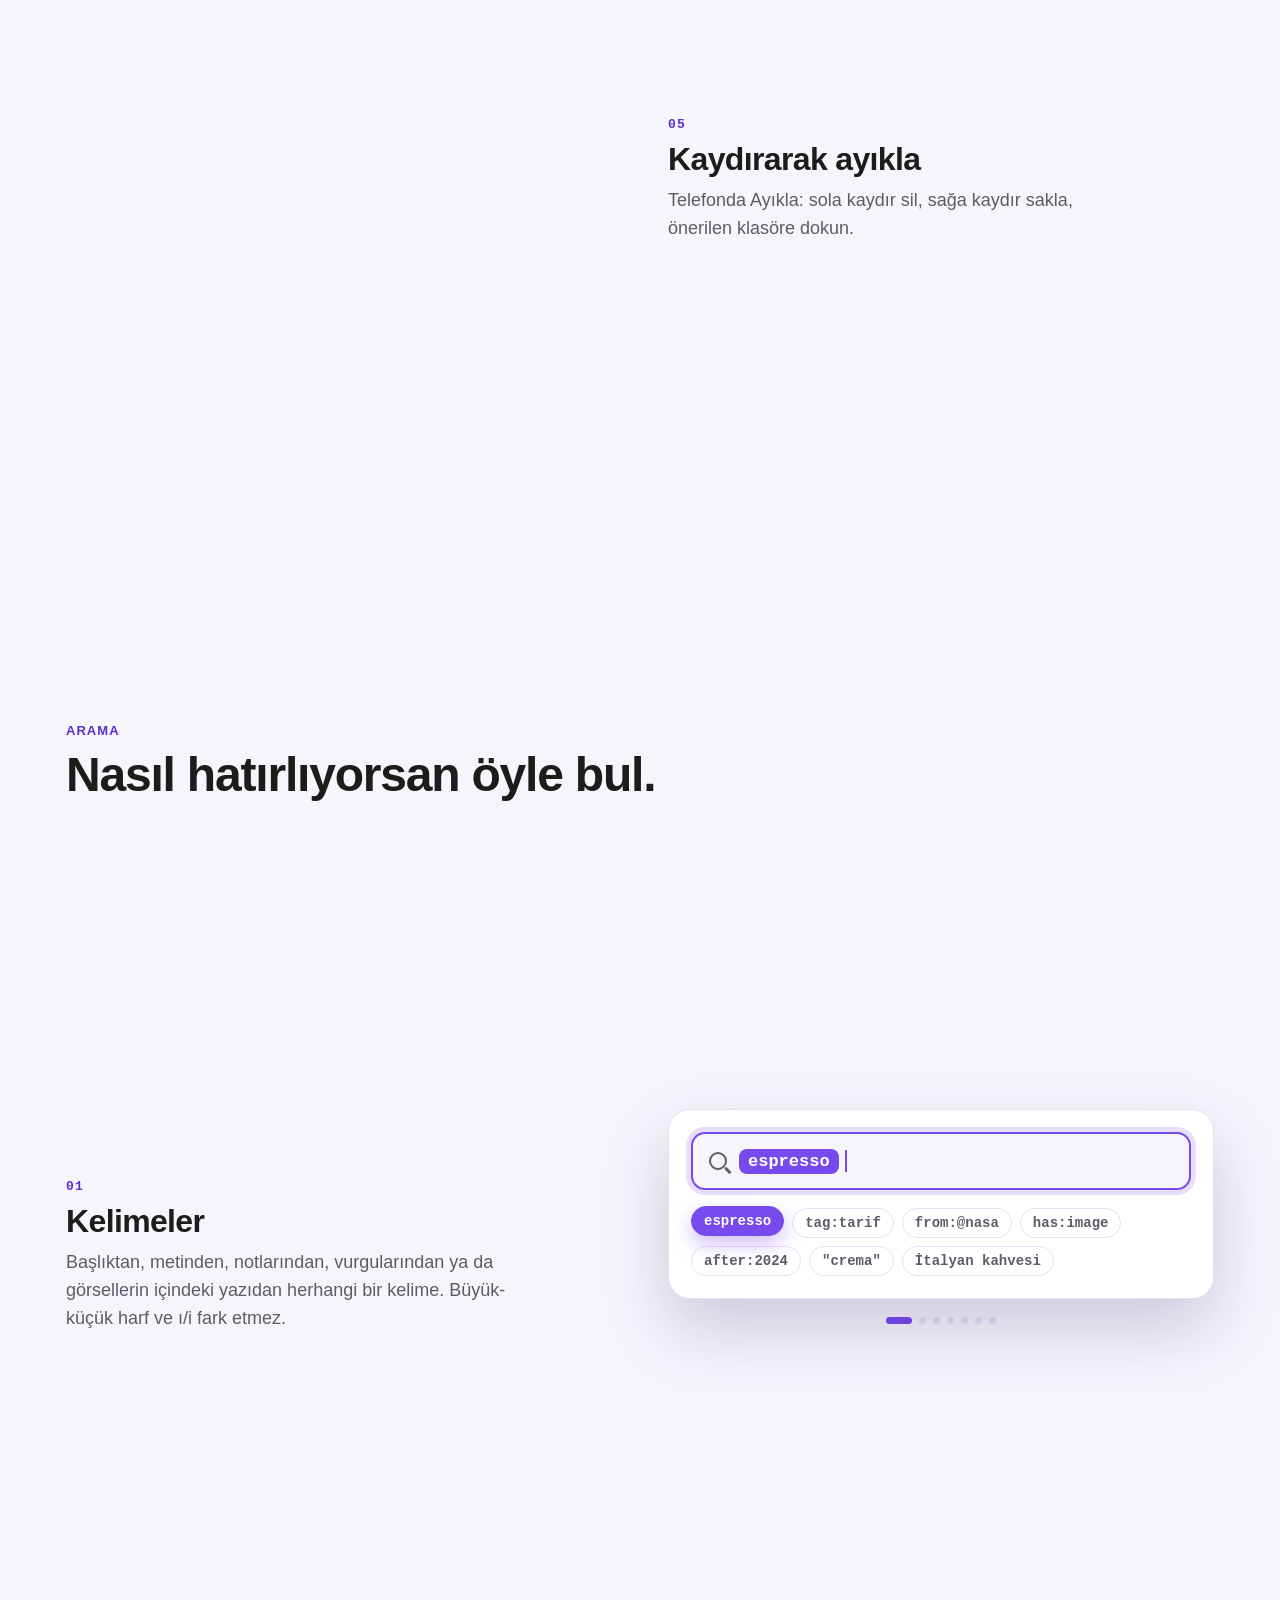
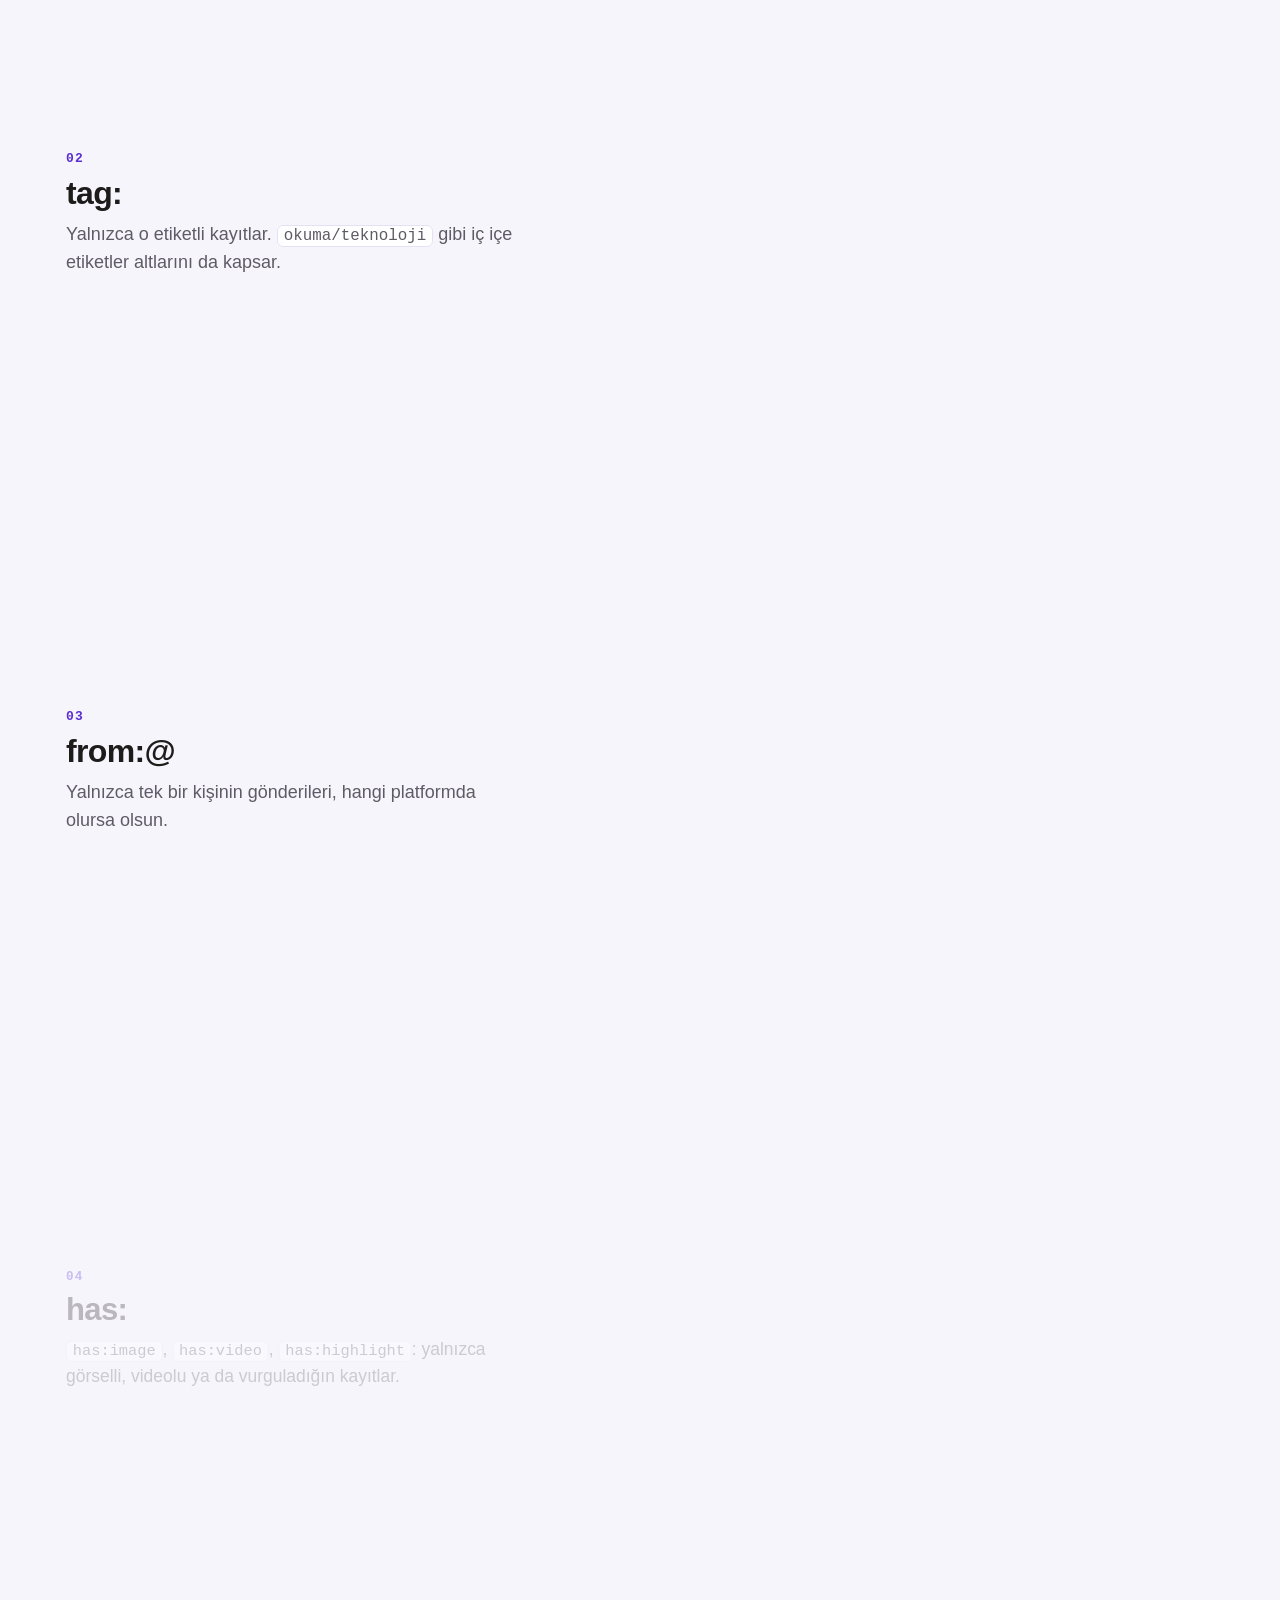
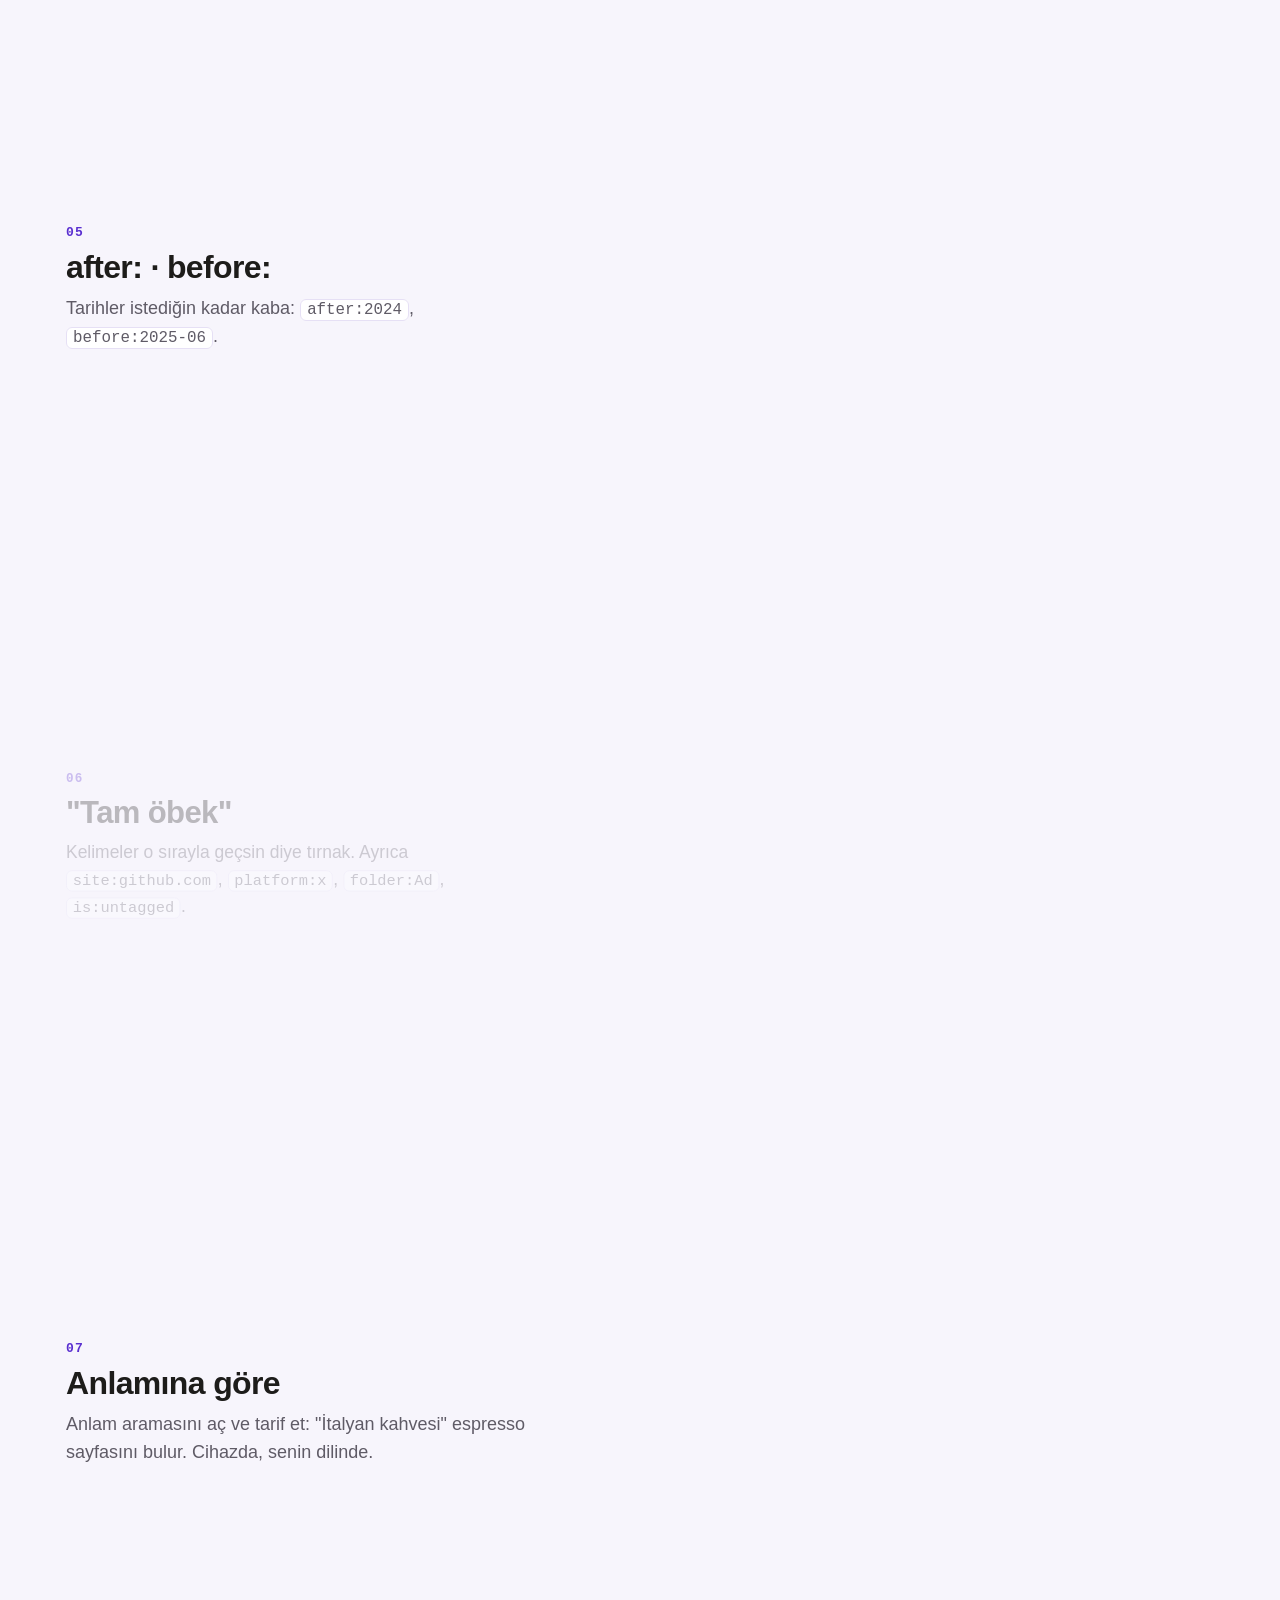
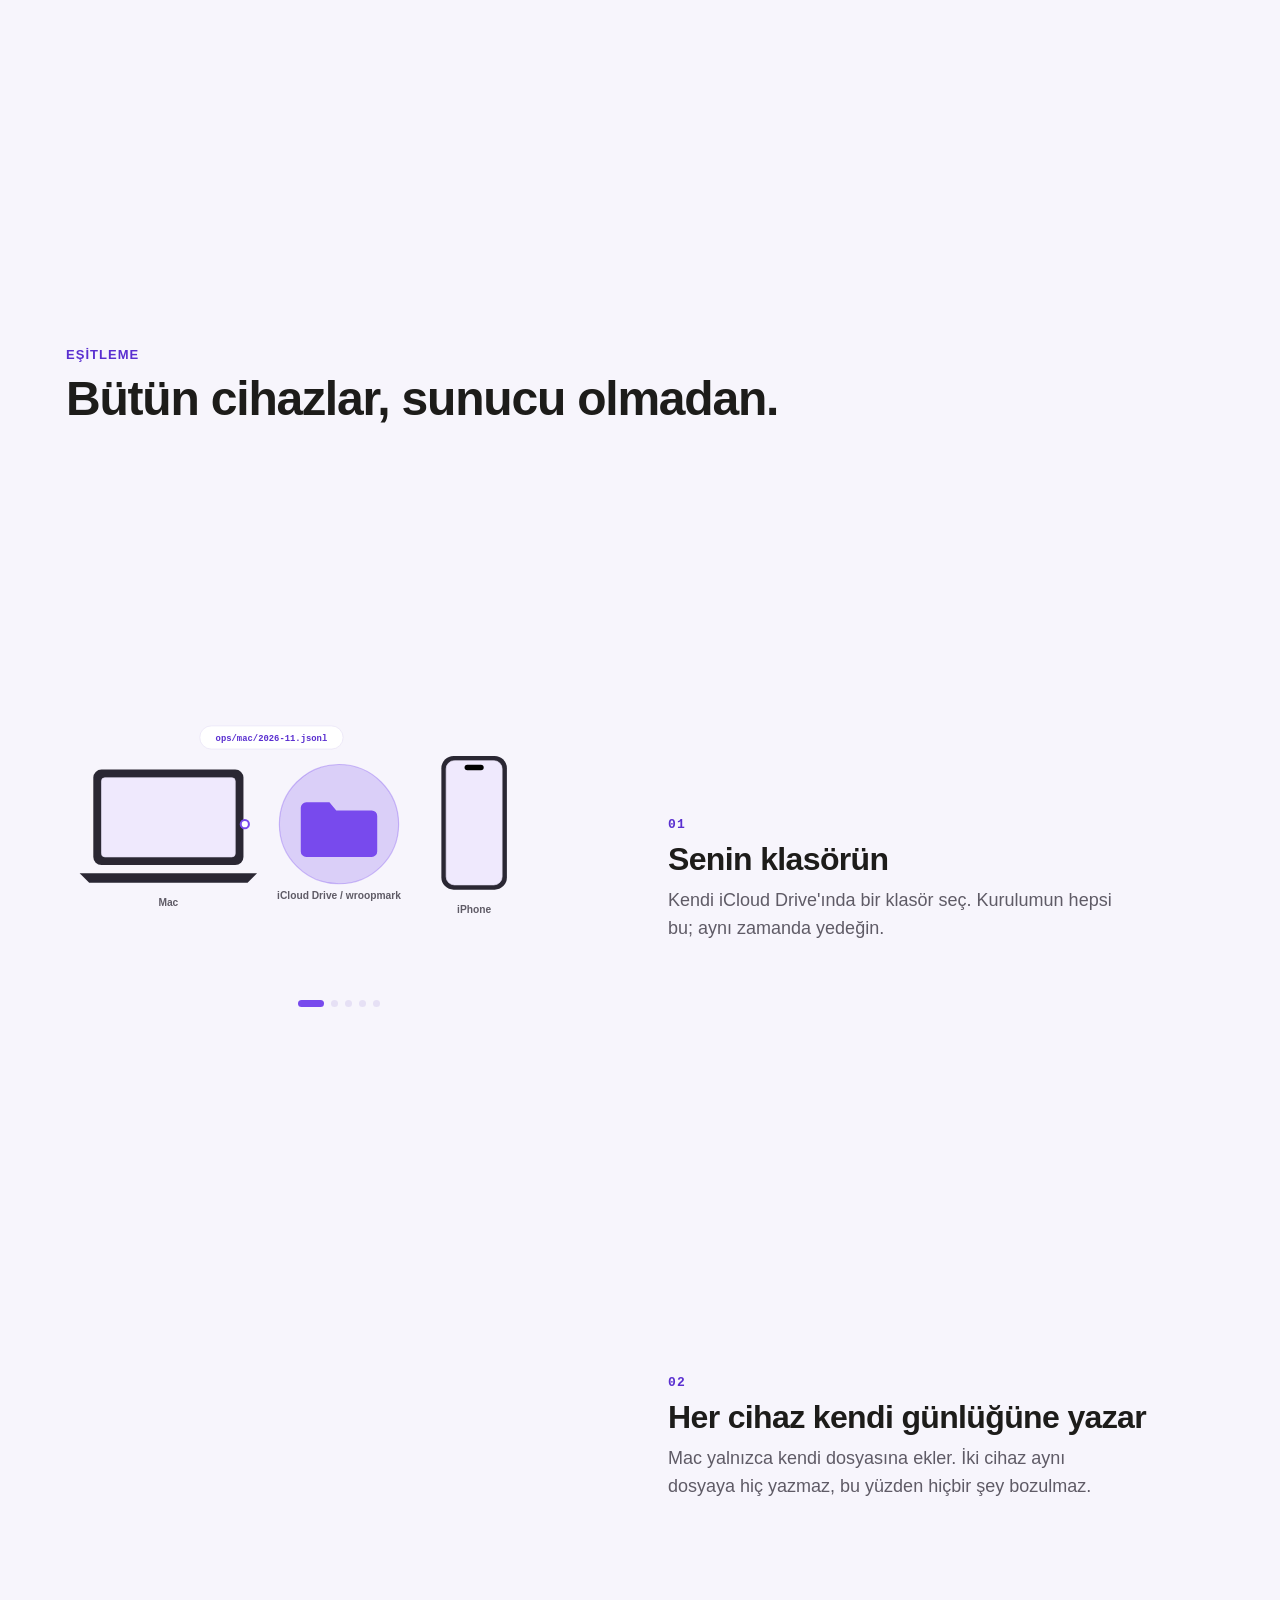
==== commit 57dc856a: "Site: a scroll-driven tour of the Mac and iPhone apps The page now walks through the apps as you scr" ====
--- a/docs/tr.html
+++ b/docs/tr.html
@@ -16,7 +16,7 @@
 <meta property="og:type" content="website">
 <meta property="og:site_name" content="wroopmark">
 <meta property="og:title" content="wroopmark — kaydettiklerin, internetsiz ve aranabilir">
-<meta property="og:description" content="X, TikTok, Instagram, Reddit, YouTube, Bluesky, Threads ve web'de kaydettiklerin tek arşivde. Mac, iPhone ve iPad'de yerel uygulama. Hesap yok, sunucu yok.">
+<meta property="og:description" content="X, TikTok, Instagram, Reddit, YouTube, Bluesky, Threads ve web&#x27;de kaydettiklerin tek arşivde. Mac, iPhone ve iPad&#x27;de yerel uygulama. Hesap yok, sunucu yok.">
 <meta property="og:url" content="https://f0rknturkoglu.github.io/wroopmark/tr.html">
 <meta property="og:locale" content="tr_TR">
 <meta property="og:image" content="https://f0rknturkoglu.github.io/wroopmark/images/social-preview.png">
@@ -24,7 +24,7 @@
 <meta property="og:image:height" content="640">
 <meta name="twitter:card" content="summary_large_image">
 <meta name="twitter:title" content="wroopmark — kaydettiklerin, internetsiz ve aranabilir">
-<meta name="twitter:description" content="Her uygulamadan gönderi, video ve makale kaydet; kendi cihazında, hafif, internetsiz, gizli.">
+<meta name="twitter:description" content="X, TikTok, Instagram, Reddit, YouTube, Bluesky, Threads ve web&#x27;de kaydettiklerin tek arşivde. Mac, iPhone ve iPad&#x27;de yerel uygulama. Hesap yok, sunucu yok.">
 <meta name="twitter:image" content="https://f0rknturkoglu.github.io/wroopmark/images/social-preview.png">
 <script type="application/ld+json">
 {
@@ -34,27 +34,40 @@
   "applicationCategory": "ProductivityApplication",
   "operatingSystem": "macOS 26, iOS 26, iPadOS 26",
   "inLanguage": "tr",
-  "description": "Çevrimdışı yer imi ve sonra oku arşivi: her uygulamadan gönderi, video, makale ve görselleri kendi cihazlarında saklar; cihazdaki yapay zekâyla internetsiz aranır.",
+  "description": "Her uygulamadan gönderi, video, makale ve görsel kaydet; hepsi kendi cihazındaki tek bir arşivde. Boştayken yüzde 0 işlemci kullanan yerel bir Mac uygulaması, iPhone ve iPad. İnternetsiz, aranabilir, hesap yok, sunucu yok.",
   "url": "https://f0rknturkoglu.github.io/wroopmark/tr.html",
   "downloadUrl": "https://github.com/f0rknturkoglu/wroopmark/releases/latest",
-  "softwareVersion": "1.7.0",
+  "softwareVersion": "1.7.1",
   "fileSize": "15MB",
-  "offers": { "@type": "Offer", "price": "0", "priceCurrency": "USD" },
+  "offers": {
+    "@type": "Offer",
+    "price": "0",
+    "priceCurrency": "USD"
+  },
   "image": "https://f0rknturkoglu.github.io/wroopmark/images/tr-mac-1-library.jpg",
-  "screenshot": ["https://f0rknturkoglu.github.io/wroopmark/images/tr-mac-1-library.jpg", "https://f0rknturkoglu.github.io/wroopmark/images/tr-iphone-1-list.jpg"],
+  "screenshot": [
+    "https://f0rknturkoglu.github.io/wroopmark/images/tr-mac-1-library.jpg",
+    "https://f0rknturkoglu.github.io/wroopmark/images/tr-screen-1-list.jpg"
+  ],
   "license": "https://opensource.org/licenses/MIT",
-  "author": { "@type": "Person", "name": "Furkan Türkoğlu" }
+  "author": {
+    "@type": "Person",
+    "name": "Furkan Türkoğlu"
+  }
 }
 </script>
 </head>
 <body>
+<div class="progress" aria-hidden="true"></div>
 <div class="bar"><div class="bar-in">
   <a class="brand" href="tr.html"><img src="logo.png" alt="">wroopmark</a>
   <nav>
     <a href="#mac">Mac</a>
-    <a href="#iphone">iPhone ve iPad</a>
-    <a href="#hafif">Hafif ve hızlı</a>
-    <a href="privacy.html#tr">Gizlilik</a>
+    <a href="#iphone">iPhone</a>
+    <a href="#search">Arama</a>
+    <a href="#sync">Eşitleme</a>
+    <a href="#private">Gizlilik</a>
+    <a href="#light">Hız</a>
     <a href="./" hreflang="en">English</a>
   </nav>
   <a class="btn small" href="https://github.com/f0rknturkoglu/wroopmark/releases/latest">İndir</a>
@@ -65,98 +78,293 @@
   <div class="orb b" data-speed="-70"></div>
   <div class="orb c" data-speed="-220"></div>
   <div class="hero-copy">
-  <h1>Kaydettiğin her şey, sana ait tek bir arşivde.</h1>
-  <p class="lead">X, TikTok, Instagram, Reddit, YouTube ve web'den gönderiler, videolar, makaleler ve görseller Mac'inde, iPhone'unda ve iPad'inde durur. İnternetsiz, aranabilir ve kimsenin sunucusunda değil, çünkü sunucu yok.</p>
-  <div class="cta">
-    <a class="btn" href="https://github.com/f0rknturkoglu/wroopmark/releases/latest">Mac için indir</a>
-    <a class="btn ghost" href="#iphone">iPhone ve iPad</a>
-  </div>
-  <p class="cta-note">Ücretsiz ve açık kaynak · macOS 26 ve sonrası · 15 MB, Apple tarafından imzalı ve onaylı</p>
+    <h1>Kaydettiğin her şey, sana ait tek bir arşivde.</h1>
+    <p class="lead">X, TikTok, Instagram, Reddit, YouTube ve web&#x27;den gönderiler, videolar, makaleler ve görseller Mac&#x27;inde, iPhone&#x27;unda ve iPad&#x27;inde durur. İnternetsiz, aranabilir ve kimsenin sunucusunda değil, çünkü sunucu yok.</p>
+    <div class="cta">
+      <a class="btn" href="https://github.com/f0rknturkoglu/wroopmark/releases/latest">Mac için indir</a>
+      <a class="btn ghost" href="#iphone">iPhone&#x27;da gör</a>
+    </div>
+    <p class="cta-note">Ücretsiz ve açık kaynak · macOS 26 ve sonrası · 15 MB, Apple tarafından imzalı ve onaylı · v1.7.1</p>
   </div>
   <div class="stage">
-    <img class="mac" src="images/tr-mac-1-library.jpg" width="1600" height="867" alt="Mac'te wroopmark: görselli ve etiketli kayıtlardan bir ızgara, sağda seçili kaydın özeti, klasörü ve etiketleri">
-    <div class="iphone phone"><div class="screen"><img src="images/tr-screen-1-list.jpg" width="460" height="1000" alt="iPhone'da wroopmark: kütüphane listesi"></div></div>
+    <img class="mac" src="images/tr-mac-1-library.jpg" width="1600" height="867" alt="Mac&#x27;te wroopmark: kayıtlar bir ızgarada, sağda seçili kaydın özeti, klasörü ve etiketleri">
+    <div class="iphone phone"><div class="screen"><img src="images/tr-screen-1-list.jpg" width="460" height="1000" alt="iPhone&#x27;da wroopmark: kütüphane listesi"></div></div>
   </div>
+  <p class="hint" aria-hidden="true">Turu görmek için kaydır<i></i></p>
 </header>
 
+<section class="marquee" aria-label="Şuralardan kaydeder">
+  <p class="eyebrow">Şuralardan kaydeder</p>
+  <div class="track" data-marquee><div><span>X</span><span>TikTok</span><span>Instagram</span><span>Reddit</span><span>YouTube</span><span>Bluesky</span><span>Threads</span><span>Pinterest</span><span>Hacker News</span><span>GitHub</span><span>arXiv</span><span>her web sayfası</span></div><div aria-hidden="true"><span>X</span><span>TikTok</span><span>Instagram</span><span>Reddit</span><span>YouTube</span><span>Bluesky</span><span>Threads</span><span>Pinterest</span><span>Hacker News</span><span>GitHub</span><span>arXiv</span><span>her web sayfası</span></div><div aria-hidden="true"><span>X</span><span>TikTok</span><span>Instagram</span><span>Reddit</span><span>YouTube</span><span>Bluesky</span><span>Threads</span><span>Pinterest</span><span>Hacker News</span><span>GitHub</span><span>arXiv</span><span>her web sayfası</span></div></div>
+</section>
+
 <div class="stats">
-  <div class="stat reveal" style="--d:0"><b>%0,0 işlemci</b><span>Mac'te açık dururken, sen bir şey yapmıyorken</span></div>
-  <div class="stat reveal" style="--d:1"><b>~110 MB</b><span>bellek, kütüphanede 50.000 gönderi varken</span></div>
-  <div class="stat reveal" style="--d:2"><b>&lt; 35 ms</b><span>50.000 gönderide arama, süzme ya da sayfa geçişi</span></div>
-  <div class="stat reveal" style="--d:3"><b>0 sunucu</b><span>hesap yok, takip yok, üye olunacak bir şey yok</span></div>
+  <div class="stat reveal" style="--d:0"><b>%<span data-count="0,0">0,0</span> işlemci</b><span>Mac&#x27;te açık dururken, sen bir şey yapmıyorken</span></div>
+  <div class="stat reveal" style="--d:1"><b>~<span data-count="110">110</span> MB</b><span>bellek, kütüphanede 50.000 gönderi varken</span></div>
+  <div class="stat reveal" style="--d:2"><b>&lt; <span data-count="35">35</span> ms</b><span>en fazla, 50.000 gönderide arama</span></div>
+  <div class="stat reveal" style="--d:3"><b><span data-count="0">0</span> sunucu</b><span>hesap yok, takip yok, üye olunacak bir şey yok</span></div>
 </div>
 
 <main>
-  <section>
-    <p class="intro reveal">Her yerde bir şeyler kaydediyorsun: X yer imleri, TikTok favorileri, Instagram ve Reddit kaydedilenleri, YouTube Daha Sonra İzle, Bluesky, Threads, makaleler. Hepsi ayrı uygulamalarda duruyor, çoğunda arama yok ve aradığın gönderi, sahibi sildiği gün kayboluyor. <b style="color:var(--ink)">wroopmark metni, görselleri ve videoları kendi cihazlarında saklar</b>; internetsiz okunur, asıl gönderi silinse de kalır.</p>
-  </section>
-
-  <section id="mac">
-    <div class="split">
-      <div class="text">
-        <p class="eyebrow reveal">Mac'te</p>
-        <h2 class="reveal">Gerçek bir Mac uygulaması, kutuya konmuş bir web sayfası değil.</h2>
-        <p class="intro reveal">Rust çekirdeği ve tek bir SQLite dosyası üstünde SwiftUI. Anında açılır, ayağına dolanmaz ve diğer cihazların ağır işini üstlenir.</p>
-        <ul class="ticks reveal">
-          <li><b>Tarayıcı eklentisi</b> (Chrome, Brave, Arc, Edge, Vivaldi ve Safari): X yer imlerin, Instagram ve Bluesky kaydedilenlerin, TikTok favorilerin ve YouTube listelerin gezindikçe arşive akar.</li>
-          <li><b>Her yerden kaydet</b>: herhangi bir uygulamada <kbd>⌃⌥⌘S</kbd>, menü çubuğu ya da sağ tık → Servisler → wroopmark'a Kaydet.</li>
-          <li><b>Klavyeyle</b>: <kbd>⌘N</kbd> ekle, <kbd>Boşluk</kbd> önizle, oklarla gez, <kbd>⇧⌘P</kbd> tam ekran video akışı.</li>
-          <li><b>Videolar ve görseller</b> Mac'ine iner, kendi iCloud Drive'ın üzerinden iPhone'una geçer.</li>
-          <li><b>Yapay zekâ ajanları</b> (Claude gibi) arşivinde yerel bir MCP sunucusuyla, senin bilgisayarında arar ve okur.</li>
-        </ul>
-      </div>
-      <img class="shot reveal-fade" data-speed="-50" src="images/tr-mac-2-triage.jpg" width="1600" height="867" alt="Mac'te Ayıkla: kayıtlar tek tek gelir; cihazda özet, önerilen klasörler, Sil, Geri al ve Sakla düğmeleri" loading="lazy">
-    </div>
-  </section>
-
-  <section>
-    <div class="split flip">
-      <div class="text">
-        <p class="eyebrow reveal">Her şeyi bul</p>
-        <h2 class="reveal">Kelimede, görselde ve anlamda ara.</h2>
-        <p class="intro reveal"><code>tag:</code>, <code>from:@</code>, <code>has:video</code>, <code>after:2024</code> gibi süzgeçlerle tek bir arama kutusu. Ekran görüntülerindeki yazı ve videolardaki konuşma aranabilir; Apple'ın cihazdaki modelleriyle anlamına göre de ararsın. Hiçbir şey cihazdan çıkmaz.</p>
-      </div>
-      <img class="shot reveal-fade" data-speed="-70" src="images/tr-mac-3-gallery.jpg" width="1600" height="867" alt="Mac'te görsel galerisi: kaydedilen bütün görseller bir ızgarada" loading="lazy">
-    </div>
-  </section>
-
-  <section id="iphone">
-    <p class="eyebrow reveal">iPhone ve iPad'de</p>
-    <h2 class="reveal">Her uygulamadan Paylaş → wroopmark.</h2>
-    <p class="intro reveal">Bağlantı hemen kaydedilir, metin ve görseller arkasından gelir. İnternetsiz oku, videolarını TikTok gibi kaydır, bir kaydırmayla ayıkla. Tek başına çalışır; Mac yalnızca hızlandırır.</p>
-    <div class="phones reveal">
-      <div class="iphone" data-speed="30"><div class="screen"><img src="images/tr-screen-1-list.jpg" width="460" height="1000" alt="iPhone'da kütüphane listesi" loading="lazy"></div></div>
-      <div class="iphone" data-speed="90"><div class="screen"><img src="images/tr-screen-2-item.jpg" width="460" height="1000" alt="Görseli, etiketleri ve klasörüyle kayıtlı bir gönderi" loading="lazy"></div></div>
-      <div class="iphone" data-speed="45"><div class="screen"><img src="images/tr-screen-3-reader.jpg" width="460" height="1000" alt="Sade, internetsiz okuyucu" loading="lazy"></div></div>
-      <div class="iphone" data-speed="105"><div class="screen"><img src="images/tr-screen-4-triage.jpg" width="460" height="1000" alt="Cihazda özetle ayıklama" loading="lazy"></div></div>
-    </div>
-  </section>
-
-  <section>
-    <p class="eyebrow reveal">Gerisi</p>
-    <h2 class="reveal">Geçip gitmek için değil, saklamak için.</h2>
-    <div class="grid">
-      <div class="card reveal" style="--d:0"><h3>İnternetsiz oku</h3><p>Temalı, sesli okumalı, vurgu ve notlu sade okuyucu. Kaydettiğin her sayfanın kopyası; site kapansa da açılır.</p></div>
-      <div class="card reveal" style="--d:1"><h3>Kaydettiklerini izle</h3><p>Videolarını ve gönderilerini tam ekran, art arda; resim içinde resim, AirPlay ve oynatma hızıyla.</p></div>
-      <div class="card reveal" style="--d:2"><h3>Düzenli tut</h3><p>Klasörler, iç içe etiketler, yeni kayıtları dosyalayan kurallar, kopyalar, kırık link taramalı link havuzu ve Ayıkla.</p></div>
-      <div class="card reveal" style="--d:3"><h3>Hepsini getir</h3><p>TikTok, Instagram, X, Threads ve Reddit veri paketleri, tarayıcı yer imleri, Pocket ve Raindrop CSV.</p></div>
-      <div class="card reveal" style="--d:4"><h3>Sunucusuz eşitleme</h3><p>Mac, iPhone ve iPad kendi iCloud Drive'ındaki bir klasörle eşit kalır. O klasör aynı zamanda yedeğin.</p></div>
-      <div class="card reveal" style="--d:5"><h3>Yanında götür</h3><p>Markdown (Obsidian'a hazır, görselleriyle), CSV, JSON ya da herkese gönderebileceğin tek bir HTML sayfası.</p></div>
-    </div>
-  </section>
-
-  <section id="hafif">
+  <section class="intro-block">
+    <p class="intro big reveal">Her yerde bir şeyler kaydediyorsun ve hepsi dağılıyor: beş ayrı uygulama, yarısında arama yok ve aradığın gönderi sahibi sildiği gün kayboluyor. <b>wroopmark metni, görselleri ve videoları kendi cihazlarında saklar</b>; internetsiz okunur, asıl gönderi silinse de kalır.</p>
+  </section>
+
+  <section class="chapter" id="mac">
+    <div class="chapter-head">
+      <p class="eyebrow reveal">Tur · Mac</p>
+      <h2 class="reveal">Gerçek bir Mac uygulaması, kutuya konmuş bir web sayfası değil.</h2>
+      <p class="intro reveal">Kaydır; aşağıdaki pencere uygulamanın yaptığını yapsın.</p>
+    </div>
+    <div class="tour mac-tour" data-tour>
+      <div class="stage-col"><div class="sticky">
+        <div class="device mac-device">
+          <div class="zoomer">
+            <img class="layer" data-layer="library" src="images/tr-mac-1-library.jpg" width="1600" height="867" alt="" decoding="async">
+            <img class="layer" data-layer="search" src="images/tr-mac-4-search.jpg" width="1600" height="867" alt="" loading="lazy" decoding="async">
+            <img class="layer" data-layer="today" src="images/tr-mac-5-today.jpg" width="1600" height="867" alt="" loading="lazy" decoding="async">
+            <img class="layer" data-layer="triage" src="images/tr-mac-2-triage.jpg" width="1600" height="867" alt="" loading="lazy" decoding="async">
+            <img class="layer" data-layer="gallery" src="images/tr-mac-3-gallery.jpg" width="1600" height="867" alt="" loading="lazy" decoding="async">
+            <img class="layer" data-layer="reader" src="images/tr-mac-6-reader.jpg" width="1600" height="867" alt="" loading="lazy" decoding="async">
+          </div>
+          <img class="float" data-layer="theme" src="images/tr-mac-7-theme.png" width="1200" height="910" alt="" loading="lazy" decoding="async">
+        </div>
+        <div class="dots" aria-hidden="true"><i data-i="0"></i><i data-i="1"></i><i data-i="2"></i><i data-i="3"></i><i data-i="4"></i><i data-i="5"></i><i data-i="6"></i><i data-i="7"></i></div>
+      </div></div>
+      <div class="steps">
+      <article class="step" data-i="0" data-show="library" data-zoom="1.0" data-ox="50%" data-oy="50%">
+        <span class="n">01</span>
+        <h3>Her şey tek ızgarada</h3>
+        <p>Her uygulamadan gönderiler, sayfalar ve görseller; önce görsel, en yeni en üstte. Kenar çubuğunda klasörler, iç içe etiketler ve platformlar.</p>
+      </article>
+      <article class="step" data-i="1" data-show="library" data-zoom="2.05" data-ox="98%" data-oy="34%">
+        <span class="n">02</span>
+        <h3>Özet, etiket, klasör</h3>
+        <p>Bir kaydı seç: cihazda yazılmış özeti, önerilen etiketleri ve klasörü yanında belirir. Apple'ın modelleri, senin Mac'inde; hiçbir şey dışarı gitmez.</p>
+      </article>
+      <article class="step" data-i="2" data-show="search" data-zoom="1.45" data-ox="84%" data-oy="0%">
+        <span class="n">03</span>
+        <h3>Süzgeçli arama</h3>
+        <p><code>tag:tarif</code>, <code>from:@biri</code>, <code>has:video</code> ya da düz kelimeler yaz. Görsellerdeki yazı ve videolardaki konuşma da aranır.</p>
+      </article>
+      <article class="step" data-i="3" data-show="today" data-zoom="1.0" data-ox="50%" data-oy="50%">
+        <span class="n">04</span>
+        <h3>Bugün</h3>
+        <p>Geçmiş yıllarda bugün kaydettiklerin ve arşivden beş seçki; eski kayıtlar sana geri döner.</p>
+      </article>
+      <article class="step" data-i="4" data-show="triage" data-zoom="1.5" data-ox="45%" data-oy="100%">
+        <span class="n">05</span>
+        <h3>Ayıkla</h3>
+        <p>Kayıtlar tek tek gelir: sil, sakla ya da önerilen klasöre at. <kbd>←</kbd> <kbd>→</kbd> <kbd>1</kbd>–<kbd>2</kbd> tuşları ve geri al.</p>
+      </article>
+      <article class="step" data-i="5" data-show="gallery" data-zoom="1.0" data-ox="50%" data-oy="50%">
+        <span class="n">06</span>
+        <h3>Bütün görseller</h3>
+        <p>Kaydettiğin her görsel tek galeride. Benzer görsel araması bir serinin gerisini bulur.</p>
+      </article>
+      <article class="step" data-i="6" data-show="reader" data-zoom="1.22" data-ox="50%" data-oy="45%">
+        <span class="n">07</span>
+        <h3>İnternetsiz oku</h3>
+        <p>Sayfanın kendi kopyasından sade okuyucu: tema, yazı boyutu, sesli okuma, vurgu ve not. Site kapansa da çalışır.</p>
+      </article>
+      <article class="step" data-i="7" data-show="library theme" data-zoom="1.0" data-ox="50%" data-oy="50%">
+        <span class="n">08</span>
+        <h3>Açık ya da koyu</h3>
+        <p>Mac'ini izlesin ya da birini seç. <kbd>⌘N</kbd> ekle, <kbd>Boşluk</kbd> önizle, <kbd>⌃⌥⌘S</kbd> her uygulamadan kaydet.</p>
+      </article>
+      </div>
+    </div>
+  </section>
+
+  <section class="chapter" id="iphone">
+    <div class="chapter-head">
+      <p class="eyebrow reveal">Tur · iPhone</p>
+      <h2 class="reveal">Her uygulamadan Paylaş → wroopmark.</h2>
+      <p class="intro reveal">Tek başına çalışır; Mac yalnızca hızlandırır.</p>
+    </div>
+    <div class="tour phone-tour" data-tour>
+      <div class="stage-col"><div class="sticky">
+        <div class="device iphone">
+          <div class="screen">
+            <img class="base" src="images/tr-screen-1-list.jpg" width="460" height="1000" alt="" loading="lazy" decoding="async">
+              <img class="layer" data-layer="list" src="images/tr-screen-1-list.jpg" width="460" height="1000" alt="" loading="lazy" decoding="async">
+              <img class="layer" data-layer="item" src="images/tr-screen-2-item.jpg" width="460" height="1000" alt="" loading="lazy" decoding="async">
+              <img class="layer" data-layer="reader" src="images/tr-screen-3-reader.jpg" width="460" height="1000" alt="" loading="lazy" decoding="async">
+              <img class="layer" data-layer="triage" src="images/tr-screen-4-triage.jpg" width="460" height="1000" alt="" loading="lazy" decoding="async">
+            <div class="island" data-layer="island"><img src="logo.png" alt=""><span>wroopmark&#x27;a kaydedildi</span><b>✓</b></div>
+            <div class="sheet" data-layer="sheet">
+              <div class="grab"></div>
+              <div class="sheet-head"><div class="thumb"></div><div><b>Kyoto - Vikipedi</b><span>tr.wikipedia.org</span></div></div>
+              <div class="apps"><div class="app hot"><img src="logo.png" alt=""><span>wroopmark</span></div><div class="app"><i class="ic1"></i><span>Notlar</span></div><div class="app"><i class="ic2"></i><span>Posta</span></div><div class="app"><i class="ic3"></i><span>Diğer</span></div></div>
+              <div class="acts"><div>Kopyala</div><div>Yer imi ekle</div></div>
+            </div>
+          </div>
+        </div>
+        <div class="dots" aria-hidden="true"><i data-i="0"></i><i data-i="1"></i><i data-i="2"></i><i data-i="3"></i><i data-i="4"></i></div>
+      </div></div>
+      <div class="steps">
+      <article class="step" data-i="0" data-show="list sheet">
+        <span class="n">01</span>
+        <h3>Her yerden paylaş</h3>
+        <p>X'te, Safari'de, Instagram'da ya da herhangi bir uygulamada: Paylaş → wroopmark. Bir kez sık kullanılanlara ekle, hep tek dokunuş.</p>
+      </article>
+      <article class="step" data-i="1" data-show="list island">
+        <span class="n">02</span>
+        <h3>Kaydedildi</h3>
+        <p>Bağlantı hemen kaydedilir. Başlık, metin ve görseller kendiliğinden gelir; internet yokken bile.</p>
+      </article>
+      <article class="step" data-i="2" data-show="item">
+        <span class="n">03</span>
+        <h3>Görsel, etiket, klasör, not</h3>
+        <p>Her kayıt görselleriyle kalır. Etiketle, klasöre koy, not yaz ya da Fotoğraflar'dan kendi videonu gönderiye ekle.</p>
+      </article>
+      <article class="step" data-i="3" data-show="reader">
+        <span class="n">04</span>
+        <h3>Oku, vurgula</h3>
+        <p>İnternetsiz okuyucu; eşitlenen vurgular ve Kilit Ekranı'nda sesli okuma kontrolleri.</p>
+      </article>
+      <article class="step" data-i="4" data-show="triage">
+        <span class="n">05</span>
+        <h3>Kaydırarak ayıkla</h3>
+        <p>Telefonda Ayıkla: sola kaydır sil, sağa kaydır sakla, önerilen klasöre dokun.</p>
+      </article>
+      </div>
+    </div>
+  </section>
+
+  <section class="chapter" id="search">
+    <div class="chapter-head">
+      <p class="eyebrow reveal">Arama</p>
+      <h2 class="reveal">Nasıl hatırlıyorsan öyle bul.</h2>
+    </div>
+    <div class="tour search-tour" data-tour>
+      <div class="stage-col"><div class="sticky">
+        <div class="device searchbox">
+          <div class="field"><i class="glass"></i><div class="toks"><span class="tok" data-i="0">espresso</span><span class="tok" data-i="1">tag:tarif</span><span class="tok" data-i="2">from:@nasa</span><span class="tok" data-i="3">has:image</span><span class="tok" data-i="4">after:2024</span><span class="tok" data-i="5">&quot;crema&quot;</span><span class="tok meaning" data-i="6">İtalyan kahvesi</span><span class="caret"></span></div><span class="ph">Ara…</span></div>
+          <div class="chips" aria-hidden="true"><span class="tok" data-i="0">espresso</span><span class="tok" data-i="1">tag:tarif</span><span class="tok" data-i="2">from:@nasa</span><span class="tok" data-i="3">has:image</span><span class="tok" data-i="4">after:2024</span><span class="tok" data-i="5">&quot;crema&quot;</span><span class="tok meaning" data-i="6">İtalyan kahvesi</span></div>
+        </div>
+        <div class="dots" aria-hidden="true"><i data-i="0"></i><i data-i="1"></i><i data-i="2"></i><i data-i="3"></i><i data-i="4"></i><i data-i="5"></i><i data-i="6"></i></div>
+      </div></div>
+      <div class="steps">
+      <article class="step" data-i="0">
+        <span class="n">01</span>
+        <h3>Kelimeler</h3>
+        <p>Başlıktan, metinden, notlarından, vurgularından ya da görsellerin içindeki yazıdan herhangi bir kelime. Büyük-küçük harf ve ı/i fark etmez.</p>
+      </article>
+      <article class="step" data-i="1">
+        <span class="n">02</span>
+        <h3>tag:</h3>
+        <p>Yalnızca o etiketli kayıtlar. <code>okuma/teknoloji</code> gibi iç içe etiketler altlarını da kapsar.</p>
+      </article>
+      <article class="step" data-i="2">
+        <span class="n">03</span>
+        <h3>from:@</h3>
+        <p>Yalnızca tek bir kişinin gönderileri, hangi platformda olursa olsun.</p>
+      </article>
+      <article class="step" data-i="3">
+        <span class="n">04</span>
+        <h3>has:</h3>
+        <p><code>has:image</code>, <code>has:video</code>, <code>has:highlight</code>: yalnızca görselli, videolu ya da vurguladığın kayıtlar.</p>
+      </article>
+      <article class="step" data-i="4">
+        <span class="n">05</span>
+        <h3>after: · before:</h3>
+        <p>Tarihler istediğin kadar kaba: <code>after:2024</code>, <code>before:2025-06</code>.</p>
+      </article>
+      <article class="step" data-i="5">
+        <span class="n">06</span>
+        <h3>"Tam öbek"</h3>
+        <p>Kelimeler o sırayla geçsin diye tırnak. Ayrıca <code>site:github.com</code>, <code>platform:x</code>, <code>folder:Ad</code>, <code>is:untagged</code>.</p>
+      </article>
+      <article class="step" data-i="6">
+        <span class="n">07</span>
+        <h3>Anlamına göre</h3>
+        <p>Anlam aramasını aç ve tarif et: "İtalyan kahvesi" espresso sayfasını bulur. Cihazda, senin dilinde.</p>
+      </article>
+      </div>
+    </div>
+  </section>
+
+  <section class="chapter" id="sync">
+    <div class="chapter-head">
+      <p class="eyebrow reveal">Eşitleme</p>
+      <h2 class="reveal">Bütün cihazlar, sunucu olmadan.</h2>
+    </div>
+    <div class="tour sync-tour" data-tour>
+      <div class="stage-col"><div class="sticky">
+        <div class="device syncmap">
+          <svg viewBox="0 0 800 440" role="img" aria-label="Mac → iCloud Drive / wroopmark → iPhone">
+            <path class="wire w1" d="M262 220 C 310 220, 320 220, 352 220" pathLength="1"/>
+            <path class="wire w2" d="M448 220 C 490 220, 500 220, 548 220" pathLength="1"/>
+            <path class="wire w3" d="M448 236 C 540 300, 610 330, 668 330" pathLength="1"/>
+            <g class="mac-ic"><rect x="40" y="140" width="220" height="140" rx="12"/><rect class="scr" x="52" y="152" width="196" height="116" rx="5"/><path d="M20 292 h260 l-14 14 h-232 z"/><text x="150" y="340">Mac</text></g>
+            <g class="folder"><circle class="halo" cx="400" cy="220" r="78"/><path class="fold" d="M352 188 h34 l10 12 h52 a8 8 0 0 1 8 8 v52 a8 8 0 0 1 -8 8 h-96 a8 8 0 0 1 -8 -8 v-64 a8 8 0 0 1 8 -8 z"/><text x="400" y="330">iCloud Drive / wroopmark</text></g>
+            <g class="phone-ic"><rect x="550" y="120" width="96" height="196" rx="18"/><rect class="scr" x="557" y="127" width="82" height="182" rx="12"/><rect class="isl" x="584" y="133" width="28" height="8" rx="4"/><text x="598" y="350">iPhone</text></g>
+            <g class="phone2-ic"><rect x="670" y="250" width="70" height="140" rx="14"/><rect class="scr" x="675" y="255" width="60" height="130" rx="9"/><text x="705" y="414">Yeni iPhone</text></g>
+            <g class="chip log"><rect x="196" y="76" width="210" height="34" rx="17"/><text x="301" y="98">ops/mac/2026-11.jsonl</text></g>
+            <g class="chip media"><rect x="470" y="76" width="110" height="34" rx="17"/><text x="525" y="98">media/</text></g>
+            <circle class="dot d1" r="6" cx="262" cy="220"/><circle class="dot d2" r="6" cx="448" cy="220"/>
+          </svg>
+        </div>
+        <div class="dots" aria-hidden="true"><i data-i="0"></i><i data-i="1"></i><i data-i="2"></i><i data-i="3"></i><i data-i="4"></i></div>
+      </div></div>
+      <div class="steps">
+      <article class="step" data-i="0">
+        <span class="n">01</span>
+        <h3>Senin klasörün</h3>
+        <p>Kendi iCloud Drive'ında bir klasör seç. Kurulumun hepsi bu; aynı zamanda yedeğin.</p>
+      </article>
+      <article class="step" data-i="1">
+        <span class="n">02</span>
+        <h3>Her cihaz kendi günlüğüne yazar</h3>
+        <p>Mac yalnızca kendi dosyasına ekler. İki cihaz aynı dosyaya hiç yazmaz, bu yüzden hiçbir şey bozulmaz.</p>
+      </article>
+      <article class="step" data-i="2">
+        <span class="n">03</span>
+        <h3>…ve diğerlerininkini okur</h3>
+        <p>iPhone, Mac'in yazdığını okur, Mac de iPhone'unkini. Değişiklikler alan alan birleşir.</p>
+      </article>
+      <article class="step" data-i="3">
+        <span class="n">04</span>
+        <h3>Görseller ve videolar da gelir</h3>
+        <p>Medya parmak iziyle bir kez saklanır. Mac videoları aynı klasör üzerinden telefona getirir.</p>
+      </article>
+      <article class="step" data-i="4">
+        <span class="n">05</span>
+        <h3>Yeni telefon mu? Aynı klasör.</h3>
+        <p>Yeni cihazda aynı klasörü seç; bütün arşiv geri gelir.</p>
+      </article>
+      </div>
+    </div>
+  </section>
+
+  <section class="private" id="private" data-words>
+    <div class="private-in">
+      <p class="eyebrow">Gizlilik</p>
+      <p class="words"><span>Hesap</span> <span>yok.</span> <span>Sunucu</span> <span>yok.</span> <span>Reklam</span> <span>yok.</span> <span>Takip</span> <span>yok.</span> <span>Arşivin</span> <span>kendi</span> <span>diskindeki</span> <span>bir</span> <span>klasör;</span> <span>geldiği</span> <span>bütün</span> <span>siteler</span> <span>kapansa</span> <span>bile</span> <span>okunmaya</span> <span>devam</span> <span>eder.</span></p>
+      <a class="more" href="privacy.html#tr">Gizlilik politikasını oku →</a>
+    </div>
+  </section>
+
+  <section id="light">
     <div class="light reveal">
       <div class="orb" data-speed="-90"></div>
-      <p class="eyebrow reveal">Hafif ve hızlı</p>
-      <h2 class="reveal">Boştayken gerçekten boşta.</h2>
-      <p class="intro reveal">Electron yok, arka plan servisi yok, sıcak tutulan bir tarayıcı motoru yok. Pencere açıkken bir şey yapmıyorsan wroopmark işlemci kullanmaz. Görsellerde yazı tanıma ve cihazdaki yapay zekâ küçük yardımcı süreçlerde, yalnızca iş varken çalışır; Ayarlar'dan duraklatılır.</p>
+      <p class="eyebrow">Hafif ve hızlı</p>
+      <h2>Boştayken gerçekten boşta.</h2>
+      <p class="intro">Electron yok, arka plan servisi yok, sıcak tutulan bir tarayıcı motoru yok. Pencere açıkken bir şey yapmıyorsan wroopmark işlemci kullanmaz. Görsellerde yazı tanıma ve cihazdaki yapay zekâ küçük yardımcı süreçlerde, yalnızca iş varken çalışır; Ayarlar&#x27;dan duraklatılır.</p>
+      <figure class="cpu" data-draw>
+        <figcaption><span>Bir dakika boyunca işlemci, pencere açık, boşta</span><b>%0,0</b></figcaption>
+        <svg viewBox="0 0 600 120" preserveAspectRatio="none" aria-hidden="true">
+          <path class="grid" d="M0 20 H600 M0 60 H600 M0 100 H600"/>
+          <path class="line" d="M0 112 H600" pathLength="1"/>
+        </svg>
+      </figure>
       <div class="table-wrap">
       <table>
-        <tr><th>Mac'te ölçülen</th><th>Sonuç</th></tr>
+        <tr><th>Mac&#x27;te ölçülen</th><th>Sonuç</th></tr>
         <tr><td>İşlemci, pencere açık, boşta (50.000 gönderilik kütüphane ve bir günlük kullanımdan sonra gerçek bir arşiv)</td><td class="n">%0,0</td></tr>
         <tr><td>Bellek, 50.000 gönderi, pencere açık</td><td class="n">~110 MB</td></tr>
-        <tr><td>Bellek, bir günlük günlük kullanımdan sonra, ekran görsellerle dolu</td><td class="n">~280 MB</td></tr>
+        <tr><td>Bellek, bir günlük kullanımdan sonra, ekran görsellerle dolu</td><td class="n">~280 MB</td></tr>
         <tr><td>Kütüphaneyi açma</td><td class="n">5 ms</td></tr>
         <tr><td>En yeni gönderilerin ilk sayfası</td><td class="n">0,6 ms</td></tr>
         <tr><td>50.000 gönderide kelime ya da öbek araması</td><td class="n">7–21 ms</td></tr>
@@ -164,7 +372,31 @@
         <tr><td>İndirme / kurulu uygulama</td><td class="n">15 MB / 29 MB</td></tr>
       </table>
       </div>
-      <p class="fine">M4 Pro'lu Mac, macOS 27.2, wroopmark 1.7.0. Bellek sistemin “footprint” değeri; işlemci bir dakika boyunca <code>top</code> ile. Büyük bir içe aktarmadan sonra kütüphane bir kez arka planda dizinlenir (yazı tanıma, anlamına göre arama); bitene kadar işlemci kullanır. Süreler deponun kendi testinden: <code>WM_PERF_N=50000 cargo test --release --test perf -- --ignored</code>; kendin de çalıştırabilirsin.</p>
+      <p class="fine">M4 Pro'lu Mac, macOS 27.2, wroopmark 1.7. Bellek sistemin “footprint” değeri; işlemci bir dakika boyunca <code>top</code> ile. Büyük bir içe aktarmadan sonra kütüphane bir kez arka planda dizinlenir (yazı tanıma, anlamına göre arama); bitene kadar işlemci kullanır. Süreler deponun kendi testinden: <code>WM_PERF_N=50000 cargo test --release --test perf -- --ignored</code>; kendin de çalıştırabilirsin.</p>
+    </div>
+  </section>
+
+  <section class="ipad">
+    <div class="split">
+      <div class="text">
+        <p class="eyebrow reveal">iPad</p>
+        <h2 class="reveal">iPad&#x27;de üç sütun.</h2>
+        <p class="intro reveal">Kapsamlar, liste ve gönderi yan yana; aynı okuyucu, akış ve Ayıkla ile.</p>
+      </div>
+      <div class="ipad-frame reveal-fade" data-speed="-60"><img src="images/tr-ipad-1.jpg" width="1600" height="1200" alt="iPad&#x27;de üç sütunlu wroopmark" loading="lazy" decoding="async"></div>
+    </div>
+  </section>
+
+  <section>
+    <p class="eyebrow reveal">Gerisi</p>
+    <h2 class="reveal">Geçip gitmek için değil, saklamak için.</h2>
+    <div class="grid">
+      <div class="card reveal" style="--d:0"><h3>Kaydettiklerini izle</h3><p>Videolarını ve gönderilerini tam ekran, art arda; resim içinde resim, AirPlay ve oynatma hızıyla.</p></div>
+      <div class="card reveal" style="--d:1"><h3>Hepsini getir</h3><p>TikTok, Instagram, X, Threads ve Reddit veri paketleri, tarayıcı yer imleri, Pocket ve Raindrop CSV.</p></div>
+      <div class="card reveal" style="--d:2"><h3>Tarayıcı eklentisi</h3><p>Chrome, Brave, Arc, Edge, Vivaldi ve Safari: gezindikçe yer imlerin ve kaydedilenlerin arşive akar.</p></div>
+      <div class="card reveal" style="--d:3"><h3>Düzenli tut</h3><p>Yeni kayıtları dosyalayan kurallar, kopyalar, kırık link taramalı link havuzu.</p></div>
+      <div class="card reveal" style="--d:4"><h3>Yanında götür</h3><p>Markdown (Obsidian&#x27;a hazır, görselleriyle), CSV, JSON ya da herkese gönderebileceğin tek bir HTML sayfası.</p></div>
+      <div class="card reveal" style="--d:5"><h3>Yapay zekâ ajanları için</h3><p>Yerel bir MCP sunucusu, Claude gibi ajanların arşivinde senin bilgisayarında arayıp okumasını sağlar.</p></div>
     </div>
   </section>
 
@@ -185,13 +417,13 @@
     </div>
   </section>
 
-  <section id="edin">
+  <section id="get">
     <p class="eyebrow reveal">Edin</p>
     <h2 class="reveal">Ücretsiz, gizli, senin.</h2>
     <div class="get">
       <div class="card reveal" style="--d:0"><h3>Mac</h3><p>macOS 26 ve sonrası. Apple tarafından imzalı ve onaylı; kendini günceller, her güncellemenin imzasını önce doğrular.</p><a class="btn" href="https://github.com/f0rknturkoglu/wroopmark/releases/latest">Mac için indir</a></div>
-      <div class="card reveal" style="--d:1"><h3>iPhone ve iPad</h3><p>Yakında App Store'da. İlk açılışta Paylaş menüsünü, Safari eklentisini ve iCloud yedeğini adım adım gösterir.</p></div>
-      <div class="card reveal" style="--d:2"><h3>Açık kaynak</h3><p>MIT lisanslı. Kodu oku, kendin derle ya da bir fikir paylaş. Yardım ve sorular <a href="support.html#tr">destek sayfasında</a>.</p><a class="btn" href="https://github.com/f0rknturkoglu/wroopmark">GitHub'da kaynak</a></div>
+      <div class="card reveal" style="--d:1"><h3>iPhone ve iPad</h3><p>Yakında App Store&#x27;da. İlk açılışta Paylaş menüsünü, Safari eklentisini ve iCloud yedeğini adım adım gösterir.</p></div>
+      <div class="card reveal" style="--d:2"><h3>Açık kaynak</h3><p>MIT lisanslı. Kodu oku, kendin derle ya da bir fikir paylaş.</p><a class="btn" href="https://github.com/f0rknturkoglu/wroopmark">GitHub&#x27;da kaynak</a></div>
     </div>
   </section>
 </main>
--- a/docs/site.css
+++ b/docs/site.css
@@ -1,87 +1,218 @@
 :root {
   --accent: #784AED; --accent-ink: #5A2FD0; --top: #8C61F0; --bottom: #4B27AE;
   --ink: #1D1C1A; --muted: #5F5B66; --card: #FFFFFF; --bg: #F7F5FC; --line: #E6E0F5; --tint: #EFE9FD;
+  --shadow: 0 30px 70px rgba(40, 20, 90, 0.20);
+  --ease: cubic-bezier(0.16, 1, 0.3, 1);
 }
 @media (prefers-color-scheme: dark) {
-  :root { --accent-ink: #B9A0FF; --ink: #F1EEF8; --muted: #A9A3B6; --card: #1E1B26; --bg: #13111A; --line: #2C2838; --tint: #221C33; }
+  :root { --accent-ink: #B9A0FF; --ink: #F1EEF8; --muted: #A9A3B6; --card: #1E1B26; --bg: #13111A; --line: #2C2838; --tint: #221C33; --shadow: 0 30px 70px rgba(0, 0, 0, 0.5); }
 }
 * { box-sizing: border-box; }
 html { scroll-behavior: smooth; }
-body { margin: 0; background: var(--bg); color: var(--ink); font: 17px/1.55 -apple-system, BlinkMacSystemFont, "SF Pro Text", "Segoe UI", Roboto, sans-serif; -webkit-font-smoothing: antialiased; }
+body { margin: 0; background: var(--bg); color: var(--ink); font: 17px/1.55 -apple-system, BlinkMacSystemFont, "SF Pro Text", "Segoe UI", Roboto, sans-serif; -webkit-font-smoothing: antialiased; overflow-x: clip; }
 a { color: var(--accent-ink); }
 img { display: block; max-width: 100%; height: auto; }
-code { background: var(--card); border: 1px solid var(--line); padding: 1px 6px; border-radius: 6px; font-size: 0.9em; }
-kbd { font: 600 0.82em ui-monospace, SFMono-Regular, Menlo, monospace; background: var(--card); border: 1px solid var(--line); border-bottom-width: 2px; border-radius: 6px; padding: 1px 6px; white-space: nowrap; }
-
-/* Top bar */
-.bar { position: sticky; top: 0; z-index: 10; backdrop-filter: saturate(160%) blur(16px); -webkit-backdrop-filter: saturate(160%) blur(16px); background: color-mix(in srgb, var(--bg) 78%, transparent); border-bottom: 1px solid var(--line); }
-.bar-in { max-width: 1120px; margin: 0 auto; padding: 10px 16px; display: flex; align-items: center; gap: 18px; }
+code { background: var(--card); border: 1px solid var(--line); padding: 1px 6px; border-radius: 6px; font-size: 0.88em; }
+kbd { font: 600 0.8em ui-monospace, SFMono-Regular, Menlo, monospace; background: var(--card); border: 1px solid var(--line); border-bottom-width: 2px; border-radius: 6px; padding: 1px 6px; white-space: nowrap; }
+.eyebrow { text-transform: uppercase; letter-spacing: 0.08em; font-size: 13px; font-weight: 700; color: var(--accent-ink); margin: 0 0 8px; }
+h2 { font-size: clamp(30px, 4.4vw, 48px); letter-spacing: -0.025em; line-height: 1.08; margin: 0 0 14px; }
+h3 { margin: 0 0 6px; font-size: 19px; letter-spacing: -0.01em; }
+.intro { font-size: 19px; color: var(--muted); max-width: 760px; margin: 0 0 28px; }
+.intro.big { font-size: clamp(20px, 2.4vw, 26px); line-height: 1.5; color: var(--muted); max-width: 900px; }
+.intro.big b { color: var(--ink); }
+.btn { display: inline-block; padding: 11px 20px; border-radius: 999px; font-weight: 600; text-decoration: none; white-space: nowrap; }
+
+/* Progress and top bar */
+.progress { position: fixed; top: 0; left: 0; height: 3px; width: 100%; z-index: 30; background: linear-gradient(90deg, #C77DFF, var(--accent), #5B8CFF); transform-origin: 0 50%; transform: scaleX(var(--p, 0)); }
+.bar { position: sticky; top: 0; z-index: 20; backdrop-filter: saturate(160%) blur(16px); -webkit-backdrop-filter: saturate(160%) blur(16px); background: color-mix(in srgb, var(--bg) 78%, transparent); border-bottom: 1px solid var(--line); transition: box-shadow 0.3s ease; }
+.bar.scrolled { box-shadow: 0 6px 24px rgba(30, 10, 80, 0.10); }
+.bar-in { max-width: 1180px; margin: 0 auto; padding: 10px 16px; display: flex; align-items: center; gap: 18px; }
 .brand { display: flex; align-items: center; gap: 8px; color: var(--ink); font-weight: 700; text-decoration: none; margin-right: auto; }
 .brand img { width: 28px; height: 28px; }
-.bar nav { display: flex; gap: 18px; font-size: 15px; }
-.bar nav a { color: var(--muted); text-decoration: none; }
+.bar nav { display: flex; gap: 4px; font-size: 15px; }
+.bar nav a { color: var(--muted); text-decoration: none; padding: 5px 10px; border-radius: 999px; transition: background 0.25s, color 0.25s; }
 .bar nav a:hover { color: var(--ink); }
-.btn { display: inline-block; padding: 11px 20px; border-radius: 999px; font-weight: 600; text-decoration: none; white-space: nowrap; }
+.bar nav a.on { color: var(--accent-ink); background: var(--tint); }
 .btn.small { padding: 7px 14px; font-size: 15px; background: var(--accent); color: #fff; }
-@media (max-width: 760px) { .bar nav { display: none; } }
+@media (max-width: 900px) { .bar nav { display: none; } }
 
 /* Hero */
-.hero { background: radial-gradient(1200px 500px at 50% -10%, var(--top), var(--bottom) 70%); color: #fff; text-align: center; padding: 72px 16px 0; overflow: hidden; }
-.hero h1 { font-size: clamp(38px, 6.4vw, 68px); line-height: 1.05; letter-spacing: -0.03em; margin: 0 auto 16px; max-width: 900px; }
-.hero .lead { font-size: clamp(18px, 2.6vw, 22px); max-width: 680px; margin: 0 auto 28px; opacity: 0.92; }
+.hero { position: relative; background: radial-gradient(1200px 520px at 50% -10%, var(--top), var(--bottom) 70%); color: #fff; text-align: center; padding: 76px 16px 0; overflow: hidden; --s: 0; }
+.hero > :not(.orb) { position: relative; z-index: 1; }
+.hero h1 { font-size: clamp(40px, 6.6vw, 76px); line-height: 1.03; letter-spacing: -0.035em; margin: 0 auto 18px; max-width: 940px; }
+.hero .lead { font-size: clamp(18px, 2.4vw, 22px); max-width: 700px; margin: 0 auto 28px; opacity: 0.92; }
 .cta { display: flex; gap: 12px; flex-wrap: wrap; justify-content: center; }
 .cta .btn { background: #fff; color: var(--bottom); }
 .cta .btn.ghost { background: transparent; color: #fff; border: 1.5px solid rgba(255,255,255,0.65); }
 .cta-note { font-size: 14px; opacity: 0.8; margin: 12px 0 44px; }
-.stage { position: relative; max-width: 1080px; margin: 0 auto; padding: 0 0 0 0; }
-.stage .mac { border-radius: 12px 12px 0 0; box-shadow: 0 -10px 60px rgba(0,0,0,0.35); border: 1px solid rgba(255,255,255,0.18); border-bottom: 0; }
-/* iPhone frame with the Dynamic Island, drawn over a plain screenshot */
-/* The bezel is the screen's margin: a percentage margin follows the phone's
+.hero-copy { transform: translate3d(0, calc(var(--s) * 90px), 0); opacity: calc(1 - var(--s) * 0.9); will-change: transform, opacity; }
+.stage { position: relative; max-width: 1080px; margin: 0 auto; perspective: 1800px; }
+.stage .mac { border-radius: 12px 12px 0 0; box-shadow: 0 -10px 60px rgba(0,0,0,0.35); border: 1px solid rgba(255,255,255,0.18); border-bottom: 0; transform-origin: 50% 100%; transform: rotateX(calc((1 - var(--s)) * 16deg)) scale(calc(0.92 + var(--s) * 0.08)); will-change: transform; }
+.stage .phone { position: absolute; right: -1%; bottom: -14%; width: 20%; transform: translate3d(0, calc(var(--s) * -130px), 0) rotate(calc((1 - var(--s)) * 4deg)); will-change: transform; box-shadow: 0 0 0 1.5px #3a3644, -14px -6px 50px rgba(0,0,0,0.45); }
+@media (max-width: 640px) { .stage .phone { width: 28%; right: 2%; } }
+.hint { position: absolute !important; left: 0; right: 0; bottom: 18px; margin: 0; font-size: 12px; letter-spacing: 0.1em; text-transform: uppercase; opacity: calc(0.85 - var(--s) * 3); z-index: 2 !important; pointer-events: none; text-shadow: 0 1px 8px rgba(0,0,0,0.4); }
+.hint i { display: block; width: 2px; height: 22px; margin: 8px auto 0; background: #fff; border-radius: 2px; animation: hint 1.8s var(--ease) infinite; }
+@keyframes hint { 0% { transform: scaleY(0); transform-origin: top; } 50% { transform: scaleY(1); transform-origin: top; } 51% { transform-origin: bottom; } 100% { transform: scaleY(0); transform-origin: bottom; } }
+@media (max-width: 640px) { .hint { display: none; } }
+.orb { position: absolute; z-index: 0; border-radius: 50%; filter: blur(70px); pointer-events: none; }
+.hero .orb.a { width: 46vw; height: 46vw; max-width: 560px; max-height: 560px; left: -12vw; top: -10vw; background: #C77DFF; opacity: 0.55; }
+.hero .orb.b { width: 38vw; height: 38vw; max-width: 460px; max-height: 460px; right: -10vw; top: 22%; background: #5B8CFF; opacity: 0.4; }
+.hero .orb.c { width: 30vw; height: 30vw; max-width: 380px; max-height: 380px; left: 30%; bottom: -12vw; background: #FF7AC6; opacity: 0.25; }
+
+/* iPhone frame with the Dynamic Island, drawn over a plain screenshot.
+   The bezel is the screen's margin: a percentage margin follows the phone's
    width, while a percentage padding would follow the whole stage's. */
-.iphone { background: #0d0b12; padding: 0; border-radius: 15% / 7%; box-shadow: 0 0 0 1.5px #3a3644, 0 24px 50px rgba(30, 10, 80, 0.28); display: flow-root; }
-.iphone .screen { position: relative; margin: 3.4%; border-radius: 12.5% / 5.8%; overflow: hidden; }
-.iphone .screen::after { content: ""; position: absolute; top: 1.15%; left: 50%; transform: translateX(-50%); width: 29%; height: 3.7%; background: #000; border-radius: 999px; }
-.stage .phone { position: absolute; right: -1%; bottom: -14%; width: 20%; box-shadow: 0 0 0 1.5px #3a3644, -14px -6px 50px rgba(0,0,0,0.45); }
-@media (max-width: 640px) { .stage .phone { width: 28%; right: 2%; } }
-
-/* Numbers strip */
-.stats { max-width: 1120px; margin: 0 auto; padding: 40px 16px 8px; display: grid; grid-template-columns: repeat(auto-fit, minmax(210px, 1fr)); gap: 14px; }
+.iphone { background: #0d0b12; border-radius: 15% / 7%; box-shadow: 0 0 0 1.5px #3a3644, var(--shadow); display: flow-root; }
+.iphone .screen { position: relative; margin: 3.4%; border-radius: 12.5% / 5.8%; overflow: hidden; container-type: inline-size; background: #fff; }
+.iphone .screen::after { content: ""; position: absolute; z-index: 5; top: 1.15%; left: 50%; transform: translateX(-50%); width: 29%; height: 3.7%; background: #000; border-radius: 999px; }
+
+/* Marquee */
+.marquee { padding: 40px 0 6px; text-align: center; overflow: hidden; }
+.marquee .eyebrow { color: var(--muted); }
+.track { display: flex; width: max-content; transform: translate3d(var(--mx, 0px), 0, 0); will-change: transform; }
+.track > div { display: flex; }
+.track span { font-size: clamp(26px, 4vw, 44px); font-weight: 750; letter-spacing: -0.02em; padding: 0 22px; color: var(--ink); white-space: nowrap; opacity: 0.85; }
+.track span:nth-child(3n+2) { color: var(--accent-ink); }
+.track span::after { content: "·"; padding-left: 44px; color: var(--line); }
+
+/* Numbers */
+.stats { max-width: 1180px; margin: 0 auto; padding: 36px 16px 8px; display: grid; grid-template-columns: repeat(auto-fit, minmax(210px, 1fr)); gap: 14px; }
 .stat { background: var(--card); border: 1px solid var(--line); border-radius: 18px; padding: 18px 20px; }
-.stat b { display: block; font-size: 30px; letter-spacing: -0.02em; color: var(--accent-ink); line-height: 1.15; }
+.stat b { display: block; font-size: 32px; letter-spacing: -0.02em; color: var(--accent-ink); line-height: 1.15; font-variant-numeric: tabular-nums; }
+.stat > span { color: var(--muted); font-size: 15px; }
 @media (max-width: 560px) {
-  .stats { grid-template-columns: 1fr 1fr; gap: 10px; padding-top: 28px; }
-  .stat { padding: 14px; }
-  .stat b { font-size: 22px; }
-  .stat span { font-size: 13.5px; }
-}
-.stat span { color: var(--muted); font-size: 15px; }
-
-/* Sections */
-main { max-width: 1120px; margin: 0 auto; padding: 24px 16px 56px; }
-section { padding: 48px 0 8px; }
-.eyebrow { text-transform: uppercase; letter-spacing: 0.08em; font-size: 13px; font-weight: 700; color: var(--accent-ink); margin: 0 0 8px; }
-h2 { font-size: clamp(28px, 4vw, 40px); letter-spacing: -0.02em; line-height: 1.12; margin: 0 0 14px; }
-h3 { margin: 0 0 6px; font-size: 18px; }
-.intro { font-size: 19px; color: var(--muted); max-width: 760px; margin: 0 0 28px; }
-.split { display: grid; grid-template-columns: 1fr 1.35fr; gap: 40px; align-items: center; }
-.split.flip { grid-template-columns: 1.35fr 1fr; }
-.split.flip .text { order: 2; }
-@media (max-width: 860px) { .split, .split.flip { grid-template-columns: 1fr; } .split.flip .text { order: 0; } }
-.shot { border-radius: 12px; border: 1px solid var(--line); box-shadow: 0 20px 50px rgba(40, 20, 90, 0.18); }
-ul.ticks { list-style: none; padding: 0; margin: 0; }
-ul.ticks li { padding: 8px 0 8px 30px; position: relative; border-bottom: 1px solid var(--line); }
-ul.ticks li:last-child { border-bottom: 0; }
-ul.ticks li::before { content: ""; position: absolute; left: 4px; top: 15px; width: 12px; height: 12px; border-radius: 4px; background: var(--accent); }
-.phones { display: grid; grid-template-columns: repeat(4, 1fr); gap: 22px; margin-top: 8px; }
-@media (max-width: 640px) { .phones { grid-template-columns: repeat(2, 1fr); } }
-.grid { display: grid; grid-template-columns: repeat(auto-fit, minmax(260px, 1fr)); gap: 14px; }
-.card { background: var(--card); border: 1px solid var(--line); border-radius: 18px; padding: 20px; }
-.card p { margin: 0; color: var(--muted); }
+  .stats { grid-template-columns: 1fr 1fr; gap: 10px; padding-top: 24px; }
+  .stat { padding: 14px; } .stat b { font-size: 23px; } .stat > span { font-size: 13.5px; }
+}
+
+main { max-width: 1180px; margin: 0 auto; padding: 24px 16px 56px; }
+section { padding: 56px 0 8px; }
+.intro-block { padding-top: 40px; }
+
+/* Tours: a sticky stage and steps that drive it */
+.chapter-head { max-width: 820px; }
+.tour { display: grid; grid-template-columns: minmax(260px, 0.72fr) 1.6fr; gap: 56px; align-items: start; }
+.tour .stage-col { grid-column: 2; grid-row: 1; height: 100%; }
+.tour .steps { grid-column: 1; grid-row: 1; padding: 18vh 0 22vh; }
+.tour .sticky { position: sticky; top: 72px; height: calc(100vh - 96px); display: flex; flex-direction: column; align-items: center; justify-content: center; gap: 18px; }
+.phone-tour, .search-tour, .sync-tour { grid-template-columns: 1fr 1fr; }
+.phone-tour .stage-col, .sync-tour .stage-col { grid-column: 1; }
+.phone-tour .steps, .sync-tour .steps { grid-column: 2; }
+.step { min-height: 62vh; display: flex; flex-direction: column; justify-content: center; opacity: 0.28; transform: translate3d(0, 0, 0) scale(0.97); transform-origin: 0 50%; transition: opacity 0.6s ease, transform 0.8s var(--ease); }
+.step.on { opacity: 1; transform: none; }
+.step .n { font: 700 13px ui-monospace, SFMono-Regular, Menlo, monospace; color: var(--accent-ink); letter-spacing: 0.1em; margin-bottom: 10px; }
+.step h3 { font-size: clamp(24px, 2.6vw, 32px); letter-spacing: -0.02em; line-height: 1.1; margin-bottom: 10px; }
+.step p { color: var(--muted); font-size: 18px; margin: 0; max-width: 460px; }
+.dots { display: flex; gap: 7px; }
+.dots i { width: 7px; height: 7px; border-radius: 4px; background: var(--line); transition: width 0.5s var(--ease), background 0.3s; }
+.dots i.on { width: 26px; background: var(--accent); }
+
+.device { position: relative; }
+.mac-device { width: 100%; aspect-ratio: 1600 / 867; border-radius: 14px; overflow: hidden; box-shadow: 0 0 0 1px var(--line), var(--shadow); background: #ECEAF0; }
+.zoomer { position: absolute; inset: 0; transform: scale(var(--z, 1)); transform-origin: var(--ox, 50%) var(--oy, 50%); transition: transform 1.15s var(--ease), transform-origin 1.15s var(--ease); will-change: transform; }
+.layer { position: absolute; inset: 0; width: 100%; height: 100%; object-fit: cover; opacity: 0; transition: opacity 0.65s ease; }
+.layer.on { opacity: 1; }
+.mac-device .float { position: absolute; left: 50%; top: 50%; width: 52%; border-radius: 12px; box-shadow: 0 0 0 1px rgba(0,0,0,0.08), 0 30px 80px rgba(20, 10, 50, 0.35); opacity: 0; transform: translate(-50%, -40%) scale(0.92); transition: opacity 0.5s ease, transform 0.8s var(--ease); pointer-events: none; }
+.mac-device .float.on { opacity: 1; transform: translate(-50%, -50%) scale(1); }
+.mac-device:has(.float.on) .zoomer { filter: saturate(0.7) brightness(0.92); transition: filter 0.6s, transform 1.15s var(--ease); }
+
+.phone-tour .device.iphone { width: min(340px, 78%); }
+.phone-tour .screen .base { visibility: hidden; }
+.phone-tour .screen .layer { object-fit: cover; }
+/* Share sheet inside the phone (sizes in cqw so it scales with the phone) */
+.sheet { position: absolute; z-index: 4; left: 0; right: 0; bottom: 0; background: #F2F1F6; border-radius: 9cqw 9cqw 0 0; padding: 2.4cqw 5cqw 9cqw; color: #111; transform: translate3d(0, 105%, 0); transition: transform 0.75s var(--ease); box-shadow: 0 -10px 40px rgba(0,0,0,0.18); font-size: 3.6cqw; }
+.sheet.on { transform: none; }
+.sheet .grab { width: 10cqw; height: 1.2cqw; border-radius: 1cqw; background: #C7C6CC; margin: 0 auto 4cqw; }
+.sheet-head { display: flex; gap: 3cqw; align-items: center; padding-bottom: 4cqw; border-bottom: 1px solid #DDDCE2; }
+.sheet-head .thumb { width: 12cqw; height: 12cqw; border-radius: 2.5cqw; background: linear-gradient(135deg, #D9A066, #8B3A2B 60%, #3D5A80); flex: none; }
+.sheet-head b { display: block; font-size: 4cqw; }
+.sheet-head span { color: #6E6D75; font-size: 3.4cqw; }
+.apps { display: flex; justify-content: space-between; padding: 5cqw 1cqw; }
+.app { display: flex; flex-direction: column; align-items: center; gap: 1.6cqw; width: 19cqw; font-size: 3cqw; }
+.app img, .app i { width: 15cqw; height: 15cqw; border-radius: 3.6cqw; display: block; }
+.app i.ic1 { background: linear-gradient(#FFE27A, #F5C400); }
+.app i.ic2 { background: linear-gradient(#6CB8FF, #2273F5); }
+.app i.ic3 { background: #E3E2E8; }
+.app.hot img { box-shadow: 0 0 0 0 rgba(120, 74, 237, 0.6); animation: pulse 1.6s ease-out infinite; }
+@keyframes pulse { 0% { box-shadow: 0 0 0 0 rgba(120, 74, 237, 0.6); } 100% { box-shadow: 0 0 0 4cqw rgba(120, 74, 237, 0); } }
+.acts div { background: #fff; border-radius: 3cqw; padding: 3.4cqw 4cqw; margin-top: 2cqw; }
+/* The Dynamic Island grows into a "Saved" notice */
+.island { position: absolute; z-index: 6; top: 1.15%; left: 50%; transform: translateX(-50%); width: 29%; height: 3.7%; background: #000; border-radius: 999px; color: #fff; display: flex; align-items: center; gap: 2.4cqw; padding: 0 3cqw; overflow: hidden; font-size: 3.3cqw; font-weight: 600; white-space: nowrap; transition: width 0.7s var(--ease), height 0.7s var(--ease), border-radius 0.7s var(--ease); }
+.island img, .island span, .island b { opacity: 0; transition: opacity 0.3s ease; }
+.island img { width: 7cqw; height: 7cqw; border-radius: 1.8cqw; flex: none; }
+.island span { flex: 1; }
+.island b { color: #34C759; font-size: 5cqw; }
+.island.on { width: 86%; height: 7.4%; border-radius: 7cqw; }
+.island.on img, .island.on span, .island.on b { opacity: 1; transition-delay: 0.25s; }
+
+/* Search stage */
+.searchbox { width: 100%; max-width: 560px; background: var(--card); border: 1px solid var(--line); border-radius: 22px; padding: 22px; box-shadow: var(--shadow); }
+.field { position: relative; display: flex; align-items: center; gap: 12px; min-height: 58px; padding: 10px 16px; border-radius: 14px; background: var(--bg); border: 2px solid var(--accent); box-shadow: 0 0 0 5px color-mix(in srgb, var(--accent) 18%, transparent); }
+.glass { width: 18px; height: 18px; border: 2.5px solid var(--muted); border-radius: 50%; position: relative; flex: none; }
+.glass::after { content: ""; position: absolute; width: 8px; height: 2.5px; background: var(--muted); right: -7px; bottom: -3px; transform: rotate(45deg); border-radius: 2px; }
+.toks { display: flex; flex-wrap: wrap; gap: 6px; align-items: center; font: 600 17px ui-monospace, SFMono-Regular, Menlo, monospace; }
+.toks .tok { display: none; padding: 3px 9px; border-radius: 8px; background: var(--tint); color: var(--accent-ink); animation: pop 0.45s var(--ease); }
+.toks .tok.shown { display: inline-block; }
+.toks .tok.active { background: var(--accent); color: #fff; }
+.toks .tok.meaning { font-family: inherit; }
+.toks .tok.meaning::before { content: "✦ "; }
+.search-tour[data-step="6"] .toks .tok:not(.meaning) { display: none; }
+.caret { width: 2px; height: 22px; background: var(--accent); animation: blink 1s steps(2) infinite; }
+.ph { position: absolute; left: 46px; color: var(--muted); pointer-events: none; display: none; }
+@keyframes blink { 50% { opacity: 0; } }
+@keyframes pop { from { transform: scale(0.6); opacity: 0; } to { transform: none; opacity: 1; } }
+.chips { display: flex; flex-wrap: wrap; gap: 8px; margin-top: 18px; }
+.chips .tok { font: 600 14px ui-monospace, SFMono-Regular, Menlo, monospace; padding: 6px 12px; border-radius: 999px; border: 1px solid var(--line); color: var(--muted); transition: all 0.4s var(--ease); }
+.chips .tok.shown { border-color: color-mix(in srgb, var(--accent) 50%, var(--line)); color: var(--accent-ink); }
+.chips .tok.active { background: var(--accent); color: #fff; border-color: var(--accent); transform: translateY(-2px); box-shadow: 0 8px 20px color-mix(in srgb, var(--accent) 35%, transparent); }
+
+/* Sync stage */
+.syncmap { width: 100%; max-width: 640px; }
+.syncmap svg { width: 100%; height: auto; overflow: visible; }
+.syncmap text { font: 600 15px -apple-system, BlinkMacSystemFont, sans-serif; fill: var(--muted); text-anchor: middle; }
+.mac-ic rect, .mac-ic path, .phone-ic > rect:first-child, .phone2-ic > rect:first-child { fill: #2A2733; }
+.syncmap .scr { fill: var(--tint); stroke: var(--line); }
+.phone-ic .isl { fill: #000; }
+.folder .halo { fill: color-mix(in srgb, var(--accent) 12%, transparent); stroke: color-mix(in srgb, var(--accent) 35%, transparent); stroke-width: 1.5; transform-origin: 400px 220px; transition: transform 0.8s var(--ease), fill 0.5s; }
+.folder .fold { fill: var(--accent); }
+.wire { fill: none; stroke: var(--accent); stroke-width: 4; stroke-linecap: round; stroke-dasharray: 1; stroke-dashoffset: 1; transition: stroke-dashoffset 1s var(--ease); }
+.chip rect { fill: var(--card); stroke: var(--line); }
+.chip text { font: 600 13px ui-monospace, SFMono-Regular, Menlo, monospace; fill: var(--accent-ink); }
+.chip, .phone2-ic { opacity: 0; transform: translateY(10px); transition: opacity 0.6s ease, transform 0.8s var(--ease); }
+.dot { fill: #fff; stroke: var(--accent); stroke-width: 3; opacity: 0; }
+.sync-tour[data-step="0"] .folder .halo { transform: scale(1.12); fill: color-mix(in srgb, var(--accent) 22%, transparent); }
+.sync-tour:is([data-step="1"], [data-step="2"], [data-step="3"], [data-step="4"]) .w1 { stroke-dashoffset: 0; }
+.sync-tour:is([data-step="2"], [data-step="3"], [data-step="4"]) .w2 { stroke-dashoffset: 0; }
+.sync-tour[data-step="4"] .w3 { stroke-dashoffset: 0; }
+.sync-tour:is([data-step="1"], [data-step="2"]) .chip.log, .sync-tour[data-step="3"] .chip.media { opacity: 1; transform: none; }
+.sync-tour[data-step="4"] .phone2-ic { opacity: 1; transform: none; }
+.sync-tour:is([data-step="1"], [data-step="2"], [data-step="3"], [data-step="4"]) .d1 { opacity: 1; animation: run1 1.6s linear infinite; }
+.sync-tour:is([data-step="2"], [data-step="3"], [data-step="4"]) .d2 { opacity: 1; animation: run2 1.6s linear infinite 0.8s; }
+@keyframes run1 { from { transform: translateX(0); } to { transform: translateX(90px); } }
+@keyframes run2 { from { transform: translateX(0); } to { transform: translateX(100px); } }
+
+/* Privacy: words light up as you scroll */
+.private { min-height: 210vh; padding: 0; }
+.private-in { position: sticky; top: 0; min-height: 100vh; display: flex; flex-direction: column; justify-content: center; max-width: 1000px; }
+.words { font-size: clamp(30px, 5vw, 60px); font-weight: 750; letter-spacing: -0.03em; line-height: 1.12; margin: 0 0 24px; }
+.words span { color: color-mix(in srgb, var(--ink) 16%, transparent); transition: color 0.25s ease; }
+.words span.lit { color: var(--ink); }
+.words span.lit:nth-child(-n+8) { color: var(--accent-ink); }
+.private .more { font-weight: 600; }
 
 /* Light and fast */
-.light { background: var(--tint); border: 1px solid var(--line); border-radius: 24px; padding: 32px; }
+.light { position: relative; overflow: hidden; background: var(--tint); border: 1px solid var(--line); border-radius: 28px; padding: 36px; }
+.light > :not(.orb) { position: relative; }
+.light .orb { width: 420px; height: 420px; right: -140px; top: -160px; background: var(--accent); opacity: 0.18; filter: blur(80px); }
 @media (max-width: 640px) { .light { padding: 20px; } }
-table { width: 100%; border-collapse: collapse; background: var(--card); border-radius: 14px; overflow: hidden; font-size: 15px; }
+.cpu { margin: 0 0 24px; background: var(--card); border: 1px solid var(--line); border-radius: 16px; padding: 16px 18px 12px; }
+.cpu figcaption { display: flex; justify-content: space-between; align-items: baseline; gap: 12px; color: var(--muted); font-size: 15px; margin-bottom: 8px; }
+.cpu figcaption b { font-size: 28px; color: var(--accent-ink); letter-spacing: -0.02em; }
+.cpu svg { width: 100%; height: 90px; display: block; }
+.cpu .grid { stroke: var(--line); stroke-width: 1; fill: none; }
+.cpu .line { stroke: var(--accent); stroke-width: 3; fill: none; stroke-dasharray: 1; stroke-dashoffset: 1; transition: stroke-dashoffset 2.2s var(--ease); vector-effect: non-scaling-stroke; }
+.cpu.in .line { stroke-dashoffset: 0; }
+table { width: 100%; border-collapse: collapse; background: var(--card); font-size: 15px; }
 th, td { padding: 10px 12px; border-bottom: 1px solid var(--line); text-align: left; vertical-align: top; }
 tr:last-child td { border-bottom: 0; }
 td.n { white-space: nowrap; font-weight: 600; font-variant-numeric: tabular-nums; }
@@ -90,39 +221,48 @@
 .table-wrap { overflow-x: auto; border-radius: 14px; border: 1px solid var(--line); }
 .fine { font-size: 14px; color: var(--muted); margin-top: 12px; }
 
-/* Get it */
+/* iPad, cards, get */
+.split { display: grid; grid-template-columns: 1fr 1.5fr; gap: 48px; align-items: center; }
+@media (max-width: 860px) { .split { grid-template-columns: 1fr; } }
+.ipad-frame { background: #0d0b12; border-radius: 4.5%/6%; padding: 2.2%; box-shadow: 0 0 0 1.5px #3a3644, var(--shadow); }
+.ipad-frame img { border-radius: 2.6%/3.5%; }
+.grid { display: grid; grid-template-columns: repeat(auto-fit, minmax(260px, 1fr)); gap: 14px; }
+.card { background: var(--card); border: 1px solid var(--line); border-radius: 18px; padding: 20px; transition: transform 0.4s var(--ease), box-shadow 0.4s; }
+.card:hover { transform: translateY(-3px); box-shadow: 0 16px 40px rgba(40, 20, 90, 0.10); }
+.card p { margin: 0; color: var(--muted); }
 .get { display: grid; grid-template-columns: repeat(auto-fit, minmax(280px, 1fr)); gap: 14px; }
 .get .card .btn { margin-top: 14px; background: var(--accent); color: #fff; }
 footer { text-align: center; color: var(--muted); font-size: 14px; padding: 24px 16px 48px; border-top: 1px solid var(--line); }
 
-/* Scroll effects. site.js sets --s (0 → 1 as the hero scrolls by) on the hero
-   and --py on every [data-speed] layer; without the script nothing moves. */
-.bar { transition: box-shadow 0.3s ease; }
-.bar.scrolled { box-shadow: 0 6px 24px rgba(30, 10, 80, 0.10); }
-
-.hero { position: relative; --s: 0; }
-.hero > :not(.orb) { position: relative; z-index: 1; }
-.hero-copy { transform: translate3d(0, calc(var(--s) * 80px), 0); opacity: calc(1 - var(--s) * 0.85); will-change: transform, opacity; }
-.stage { perspective: 1800px; }
-.stage .mac { transform-origin: 50% 100%; transform: rotateX(calc((1 - var(--s)) * 14deg)) scale(calc(0.93 + var(--s) * 0.07)); will-change: transform; }
-.stage .phone { transform: translate3d(0, calc(var(--s) * -120px), 0) rotate(calc((1 - var(--s)) * 4deg)); will-change: transform; }
-.orb { position: absolute; z-index: 0; border-radius: 50%; filter: blur(70px); pointer-events: none; }
-.orb.a { width: 46vw; height: 46vw; max-width: 560px; max-height: 560px; left: -12vw; top: -10vw; background: #C77DFF; opacity: 0.55; }
-.orb.b { width: 38vw; height: 38vw; max-width: 460px; max-height: 460px; right: -10vw; top: 22%; background: #5B8CFF; opacity: 0.4; }
-.orb.c { width: 30vw; height: 30vw; max-width: 380px; max-height: 380px; left: 30%; bottom: -12vw; background: #FF7AC6; opacity: 0.25; }
-
+/* Scroll effects (site.js): parallax layers and reveals */
 [data-speed] { transform: translate3d(0, var(--py, 0px), 0); will-change: transform; }
-.phones .iphone:nth-child(even) { margin-top: 56px; }
-.light { position: relative; overflow: hidden; }
-.light > :not(.orb) { position: relative; }
-.light .orb { width: 420px; height: 420px; right: -140px; top: -160px; background: var(--accent); opacity: 0.18; filter: blur(80px); }
-
-.js .reveal { opacity: 0; transform: translate3d(0, 34px, 0); transition: opacity 0.8s ease, transform 1s cubic-bezier(0.16, 1, 0.3, 1); transition-delay: calc(var(--d, 0) * 90ms); }
+.js .reveal { opacity: 0; transform: translate3d(0, 34px, 0); transition: opacity 0.8s ease, transform 1s var(--ease); transition-delay: calc(var(--d, 0) * 90ms); }
 .js .reveal.in { opacity: 1; transform: none; }
 .js .reveal-fade { opacity: 0; transition: opacity 1.1s ease; }
 .js .reveal-fade.in { opacity: 1; }
 
+/* Phones and tablets: the stage sticks at the top, steps scroll under it */
+@media (max-width: 860px) {
+  .tour, .phone-tour, .search-tour, .sync-tour { display: block; }
+  .tour .stage-col { position: sticky; top: 52px; z-index: 3; height: auto; background: var(--bg); padding: 10px 0 12px; box-shadow: 0 18px 18px -14px var(--bg); }
+  .tour .sticky { position: static; height: auto; gap: 10px; }
+  .tour .steps { position: relative; z-index: 1; padding: 4vh 0 30vh; }
+  .step { min-height: 46vh; justify-content: flex-start; padding-top: 6vh; }
+  .step p { font-size: 16.5px; }
+  .phone-tour .device.iphone { width: min(210px, 52vw); }
+  .mac-device { border-radius: 10px; }
+  .searchbox { padding: 14px; }
+  .toks { font-size: 15px; }
+  .chips .tok { font-size: 12.5px; padding: 4px 10px; }
+  .syncmap { max-width: 460px; }
+  .private { min-height: 180vh; }
+}
+
 @media (prefers-reduced-motion: reduce) {
+  html { scroll-behavior: auto; }
   .js .reveal, .js .reveal-fade { opacity: 1; transform: none; transition: none; }
-  .hero-copy, .stage .mac, .stage .phone, [data-speed] { transform: none !important; opacity: 1 !important; }
-}
+  .hero-copy, .stage .mac, .stage .phone, [data-speed], .track { transform: none !important; opacity: 1 !important; }
+  .zoomer, .layer, .float, .sheet, .island, .step, .wire, .cpu .line { transition: none !important; }
+  .dot, .hint i, .app.hot img, .caret { animation: none !important; }
+  .words span { color: var(--ink); }
+}
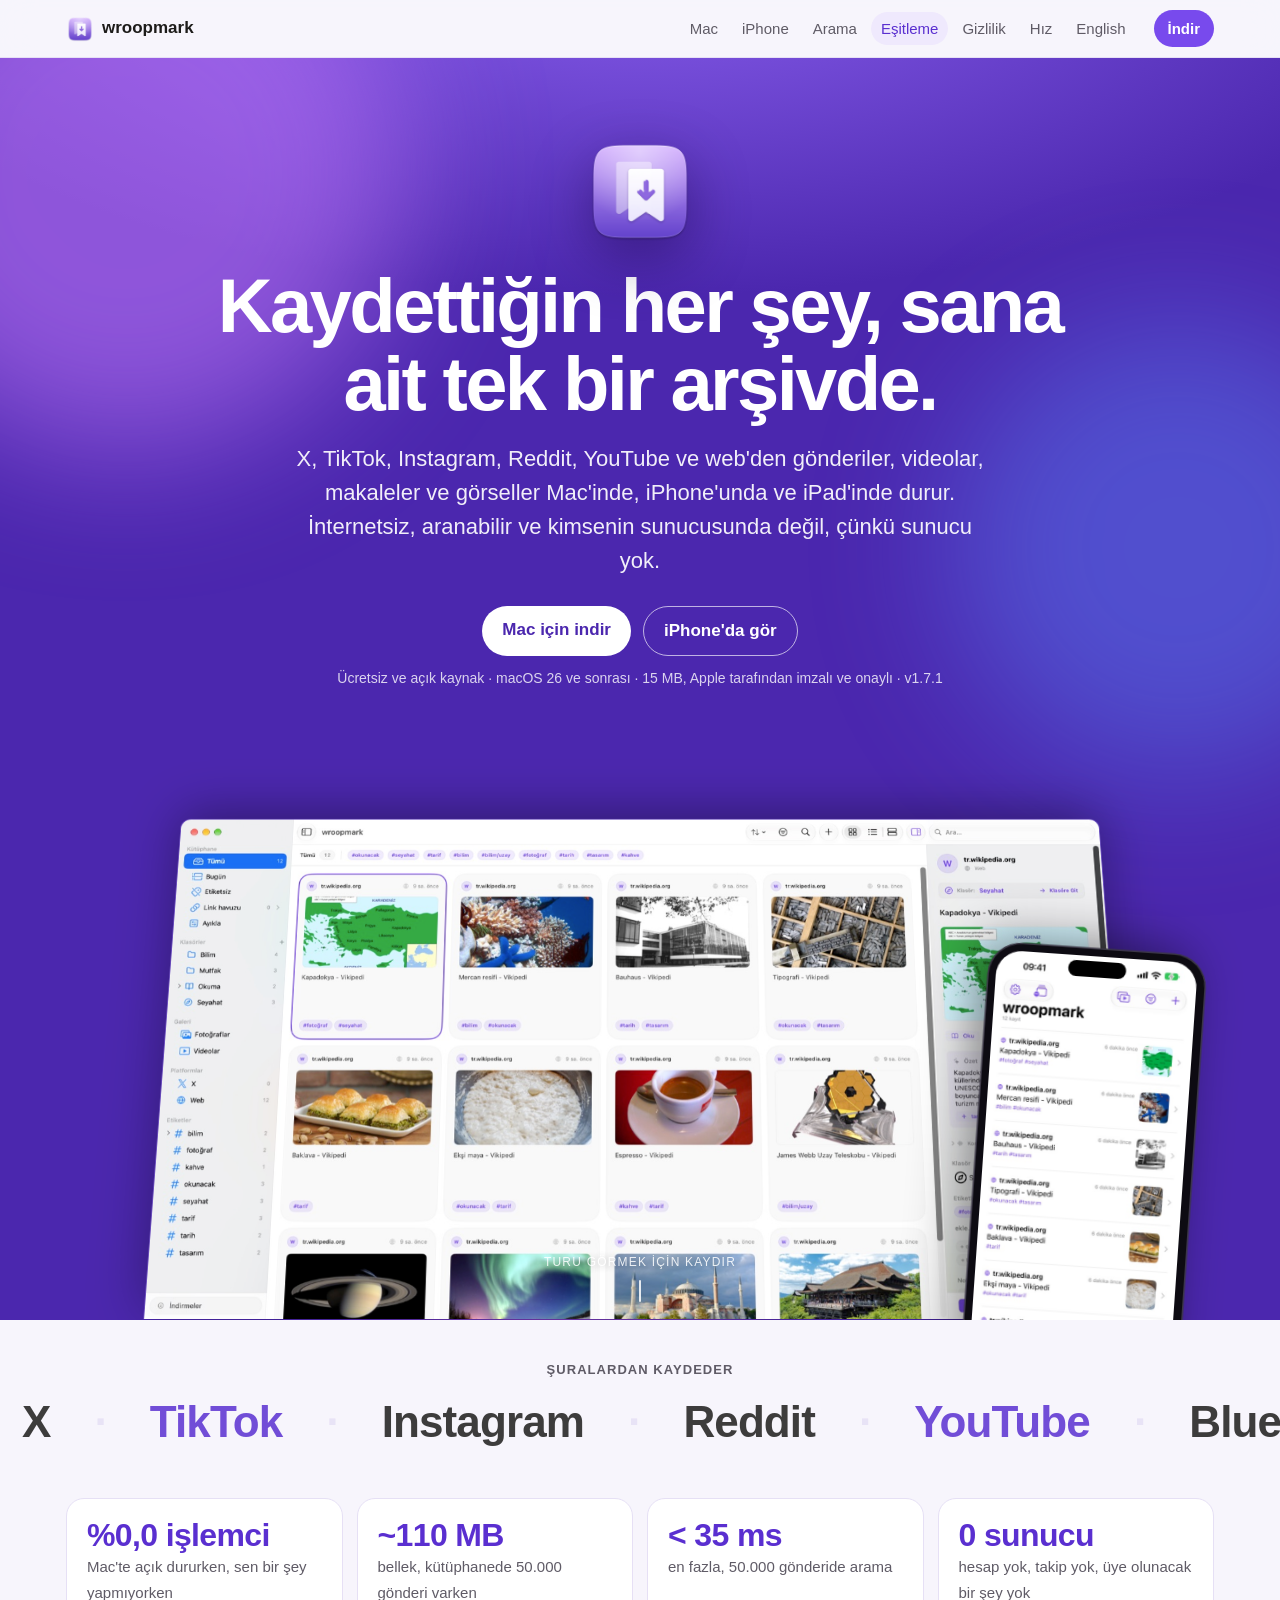
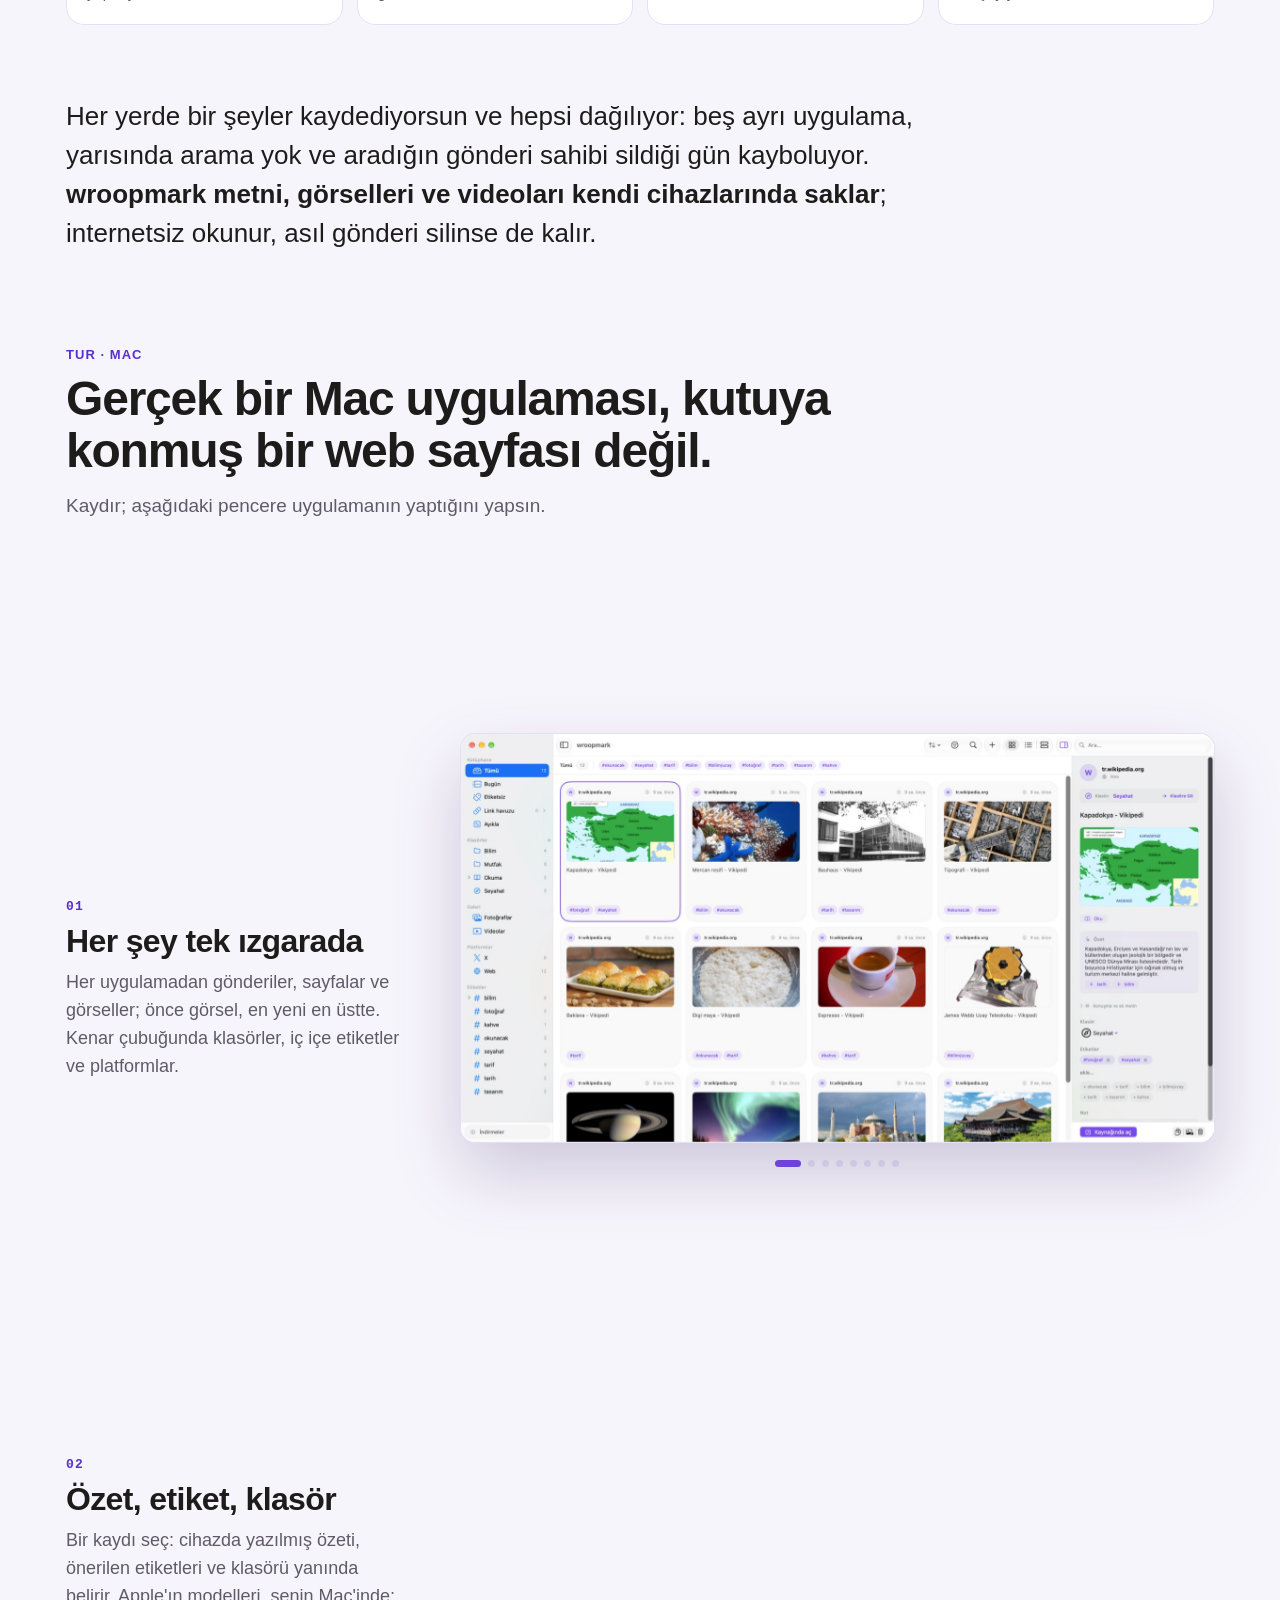
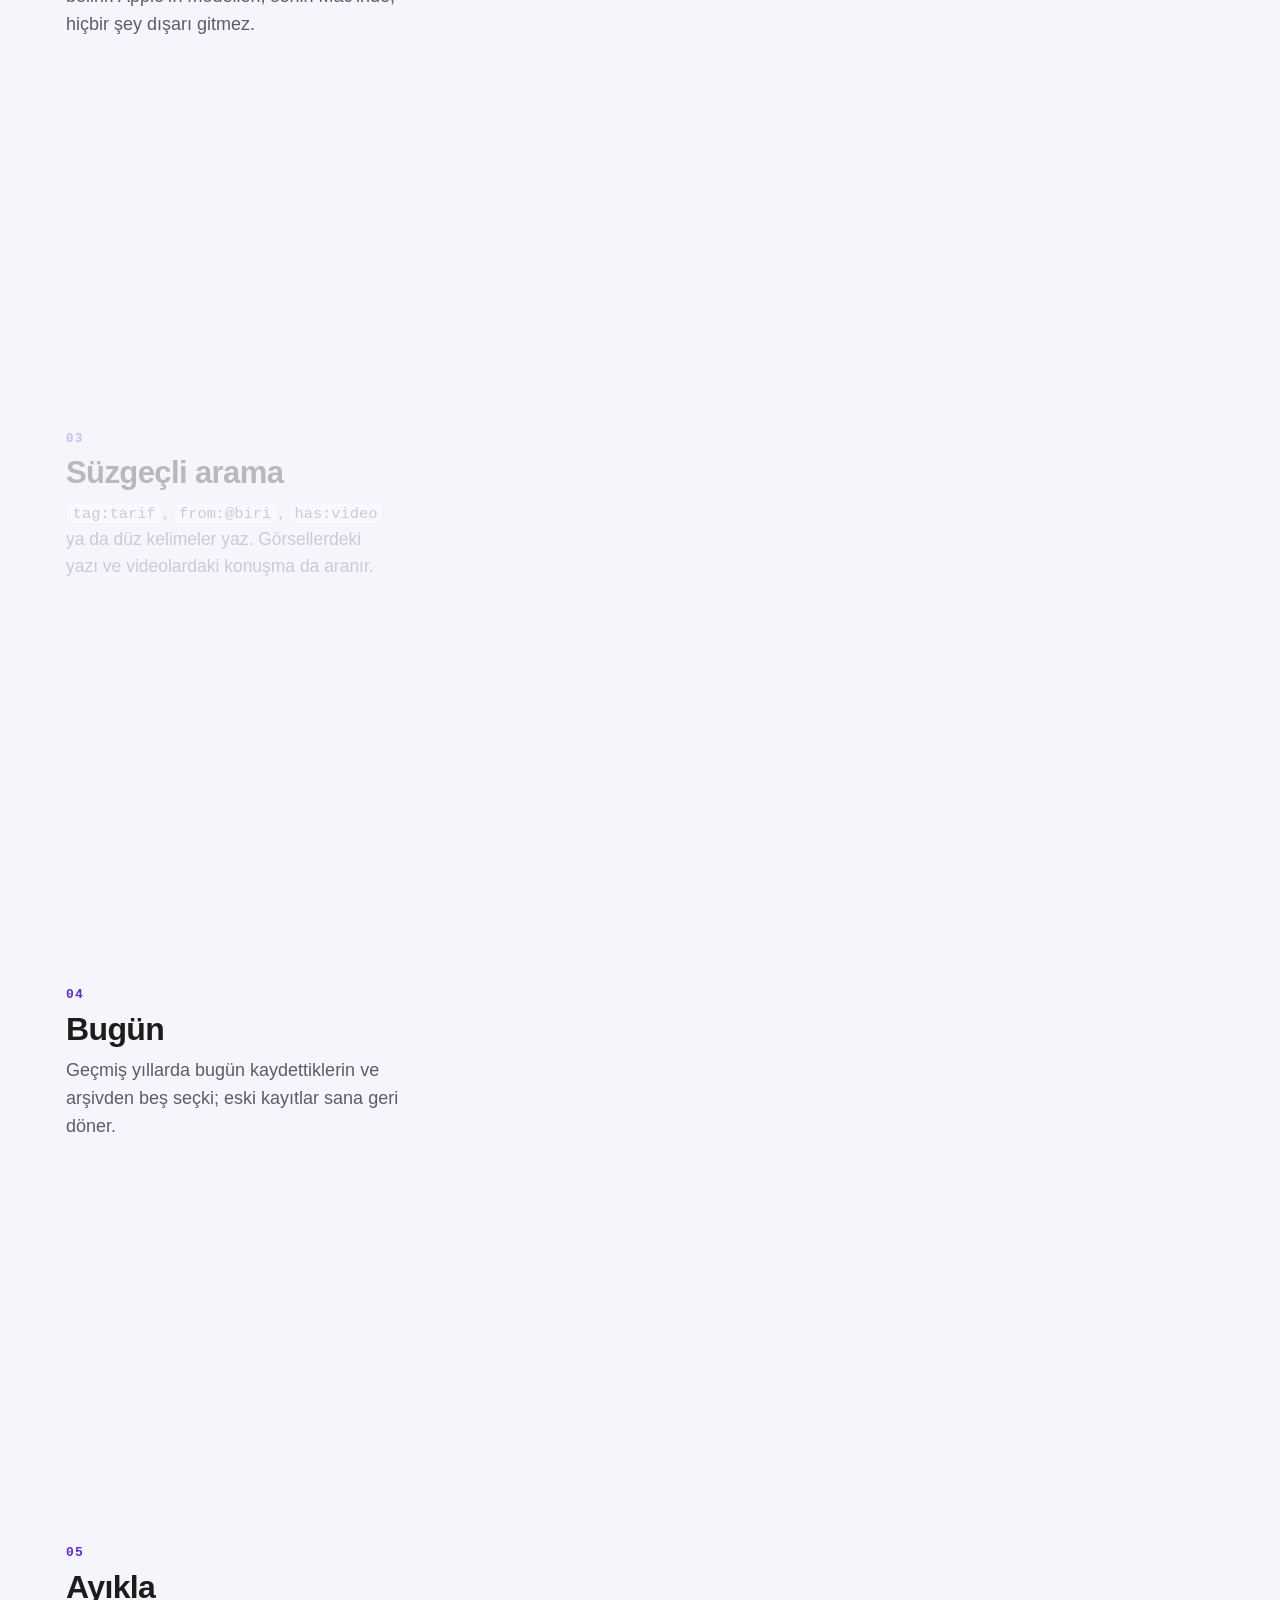
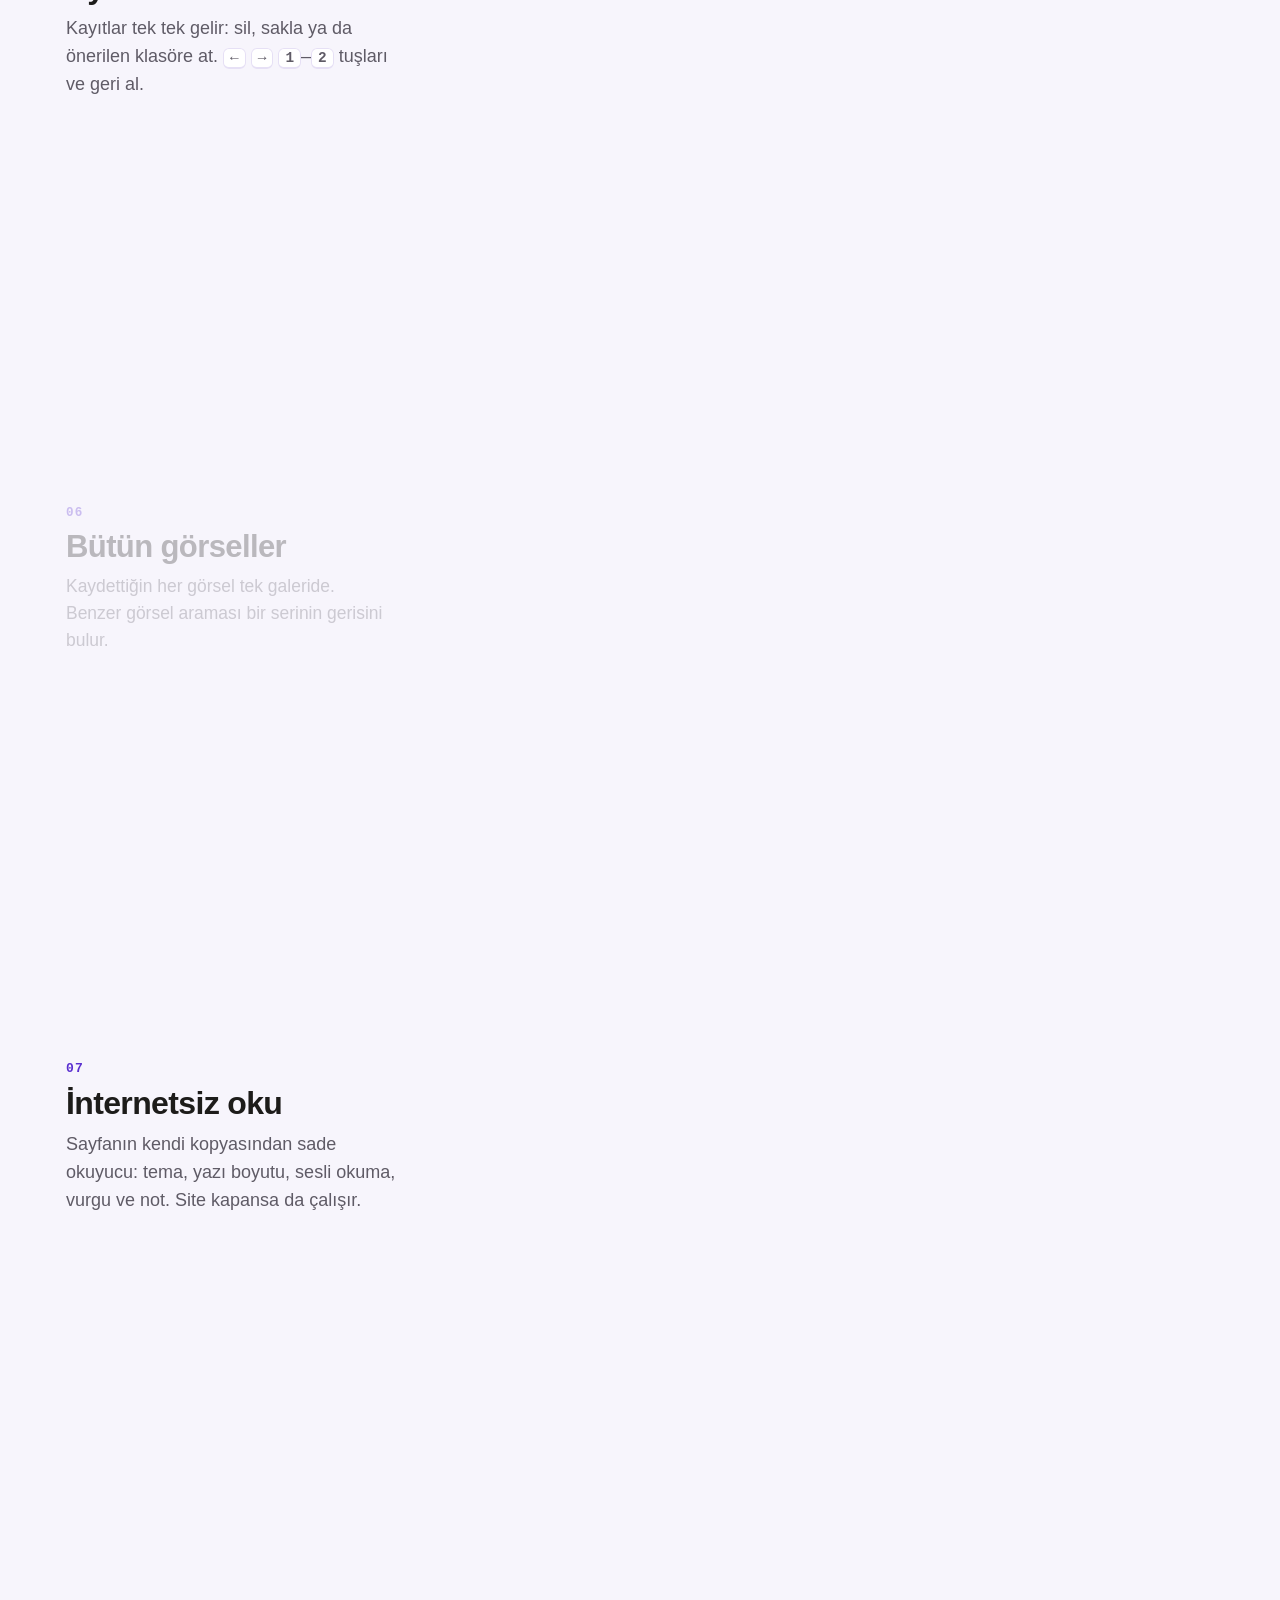
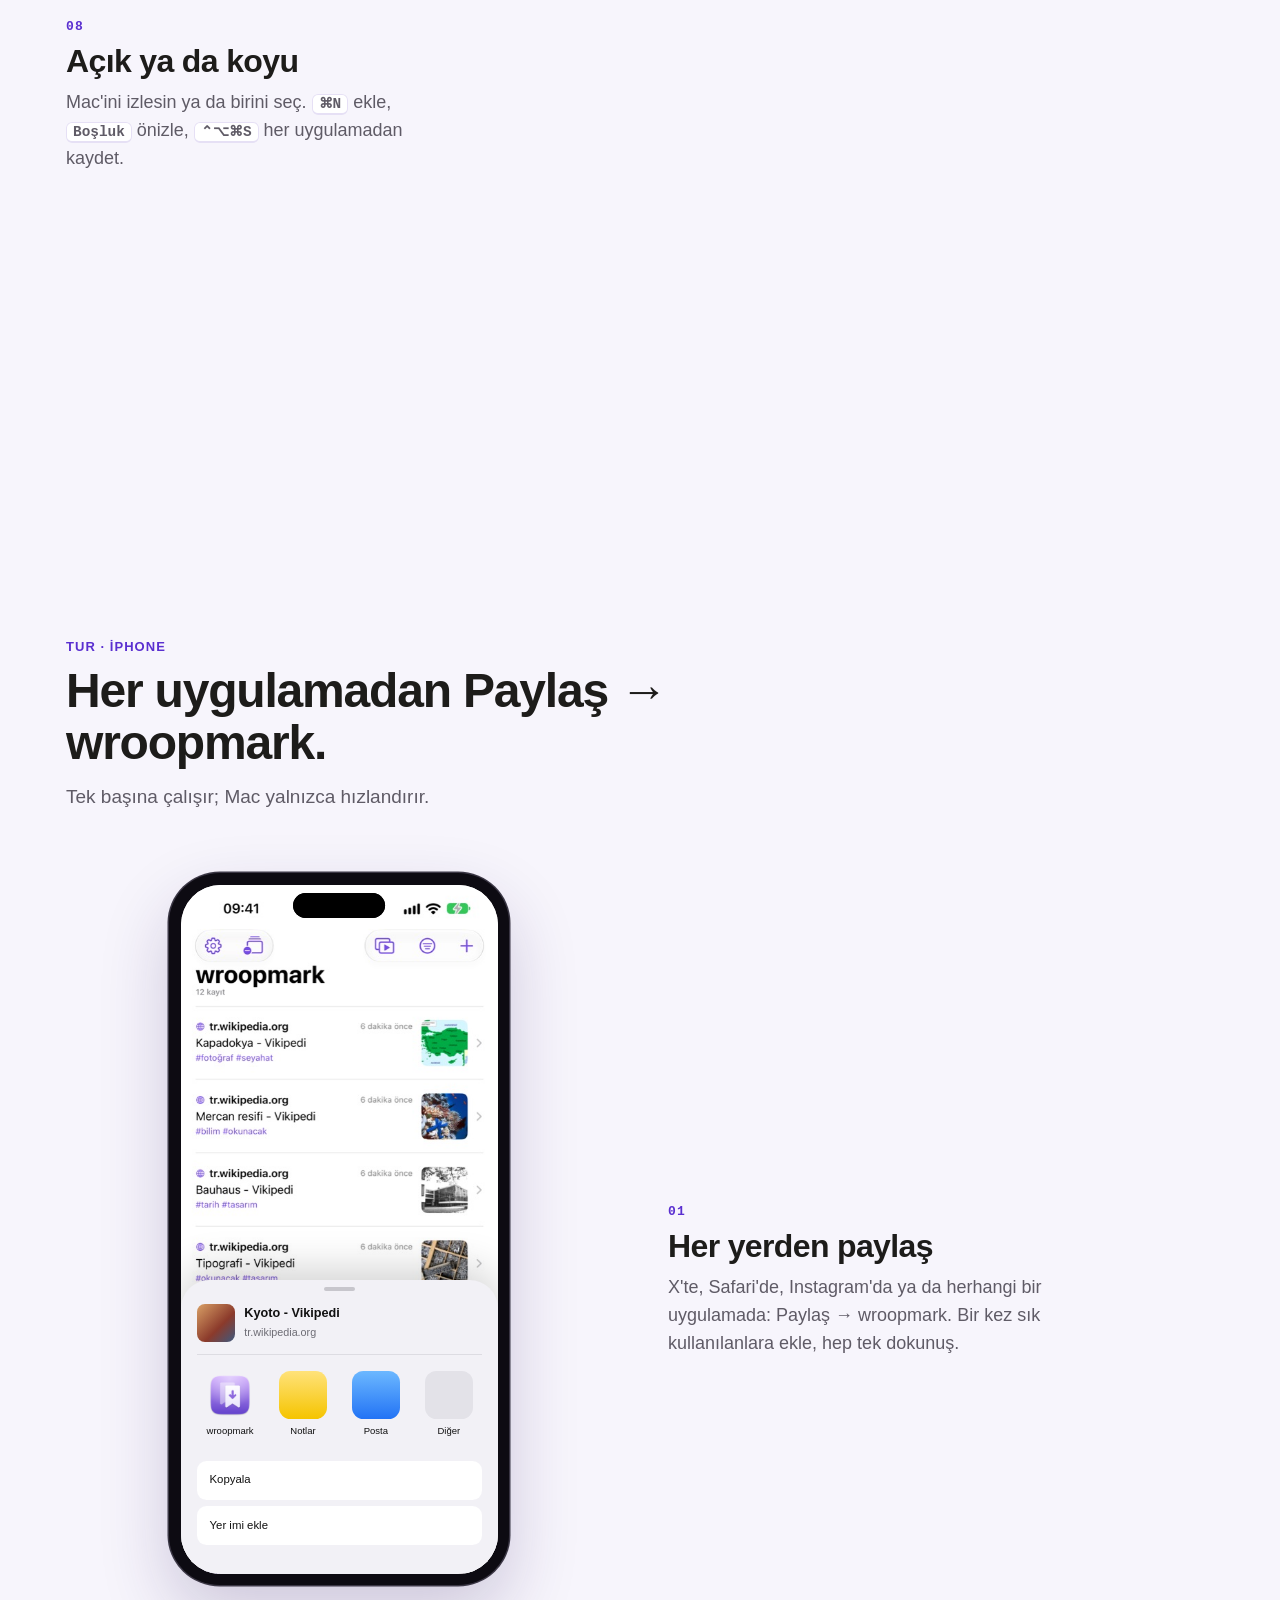
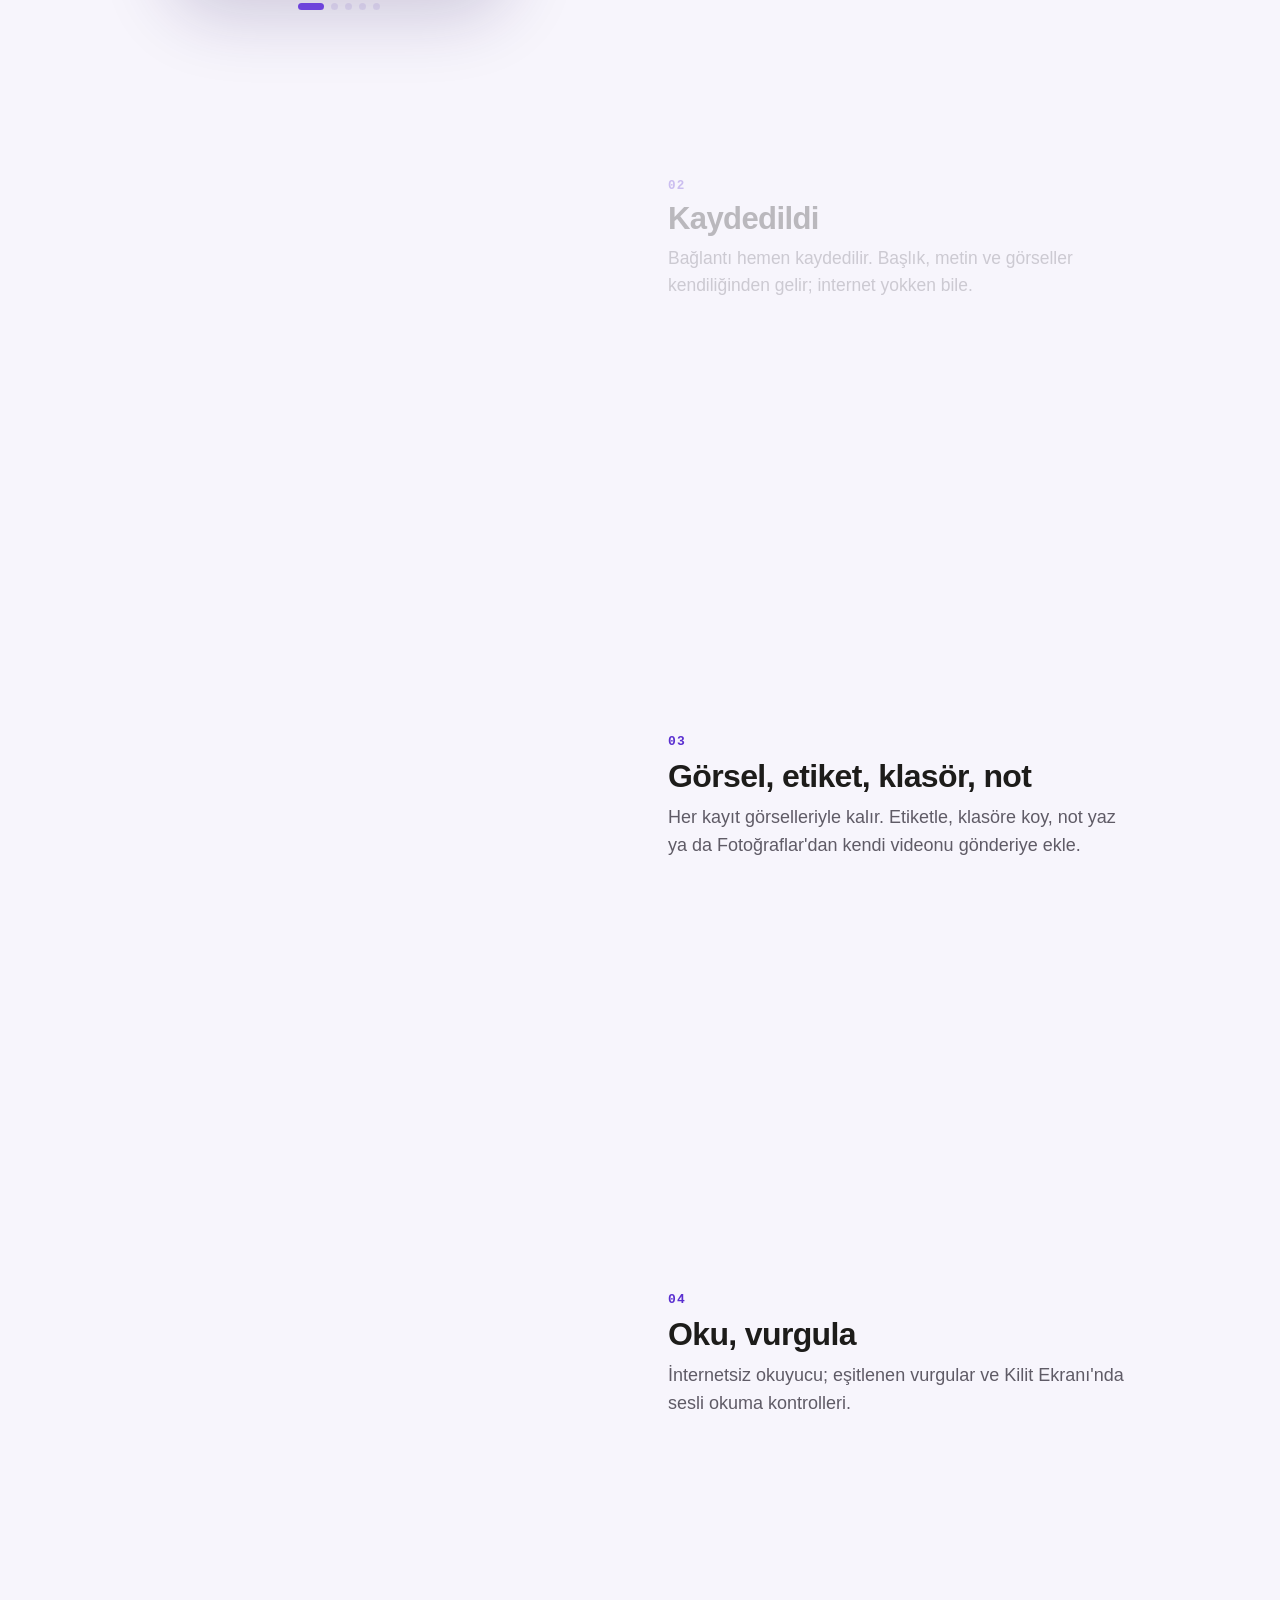
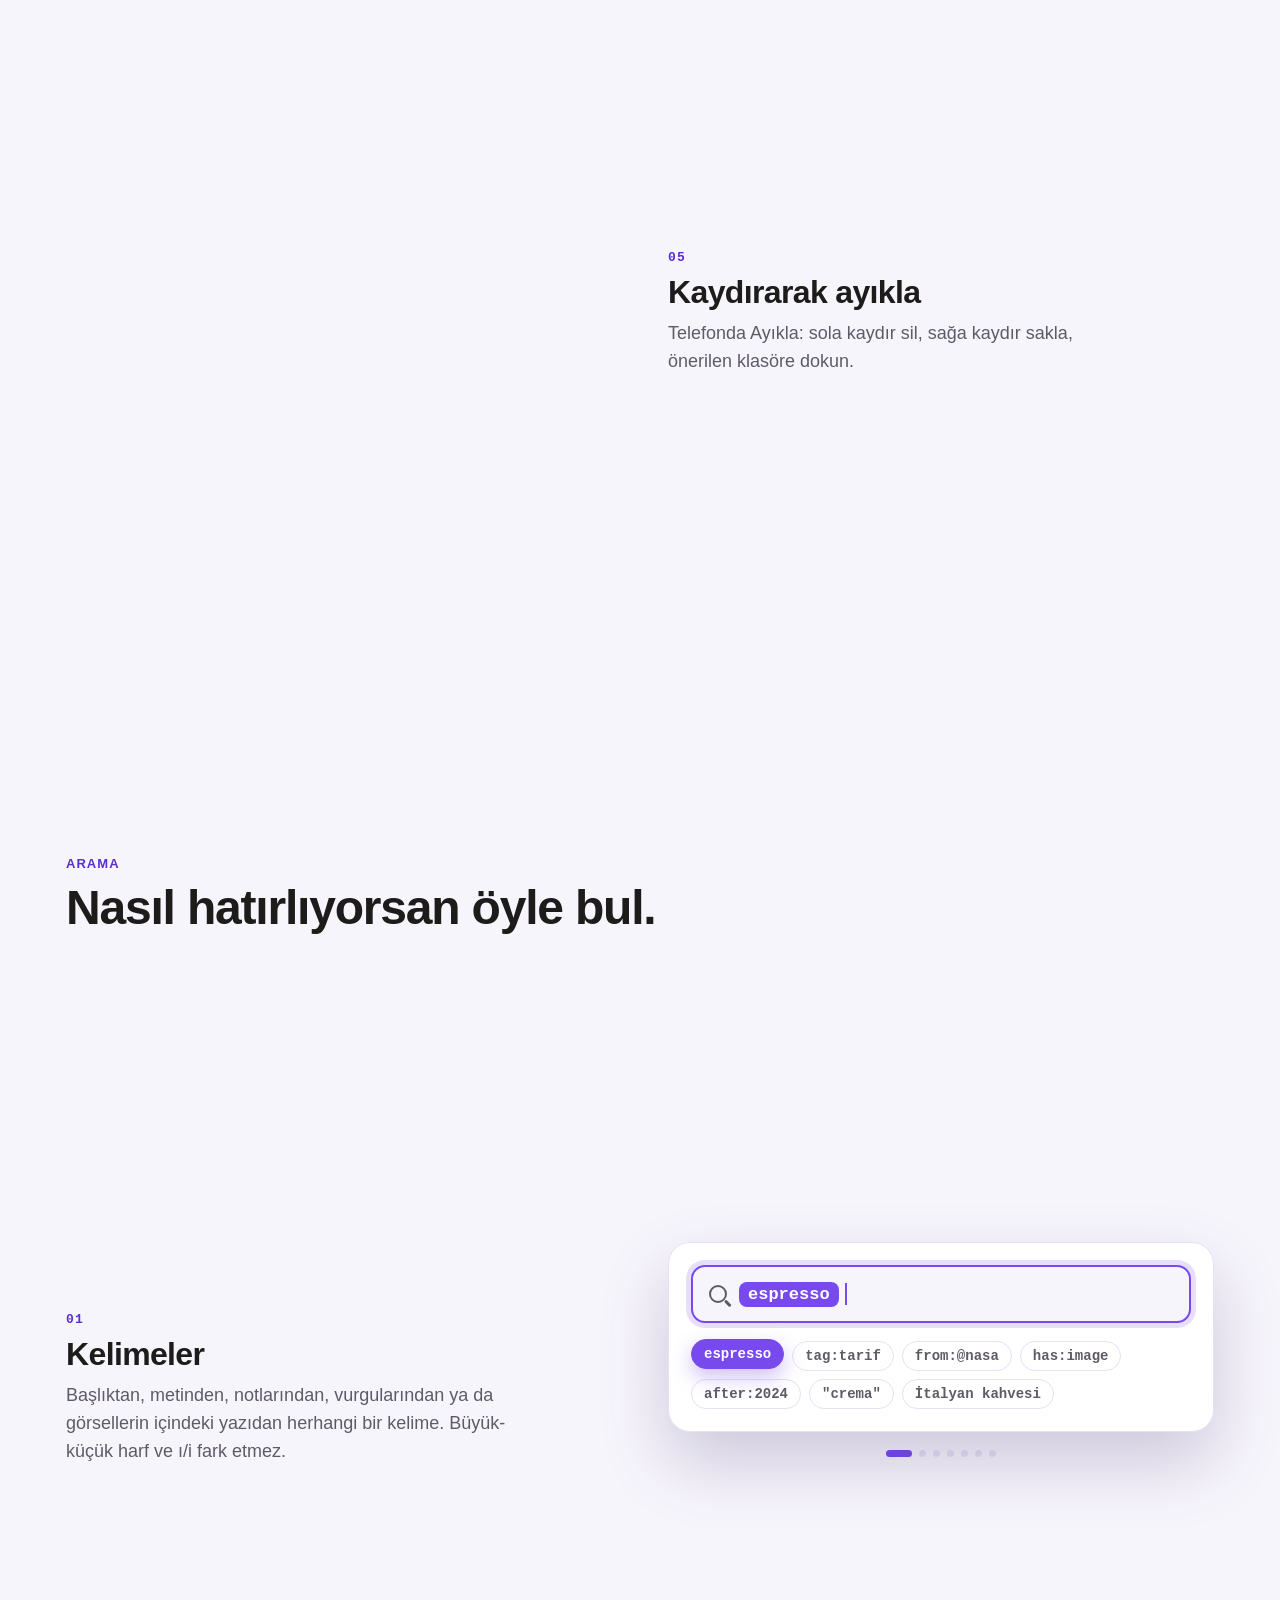
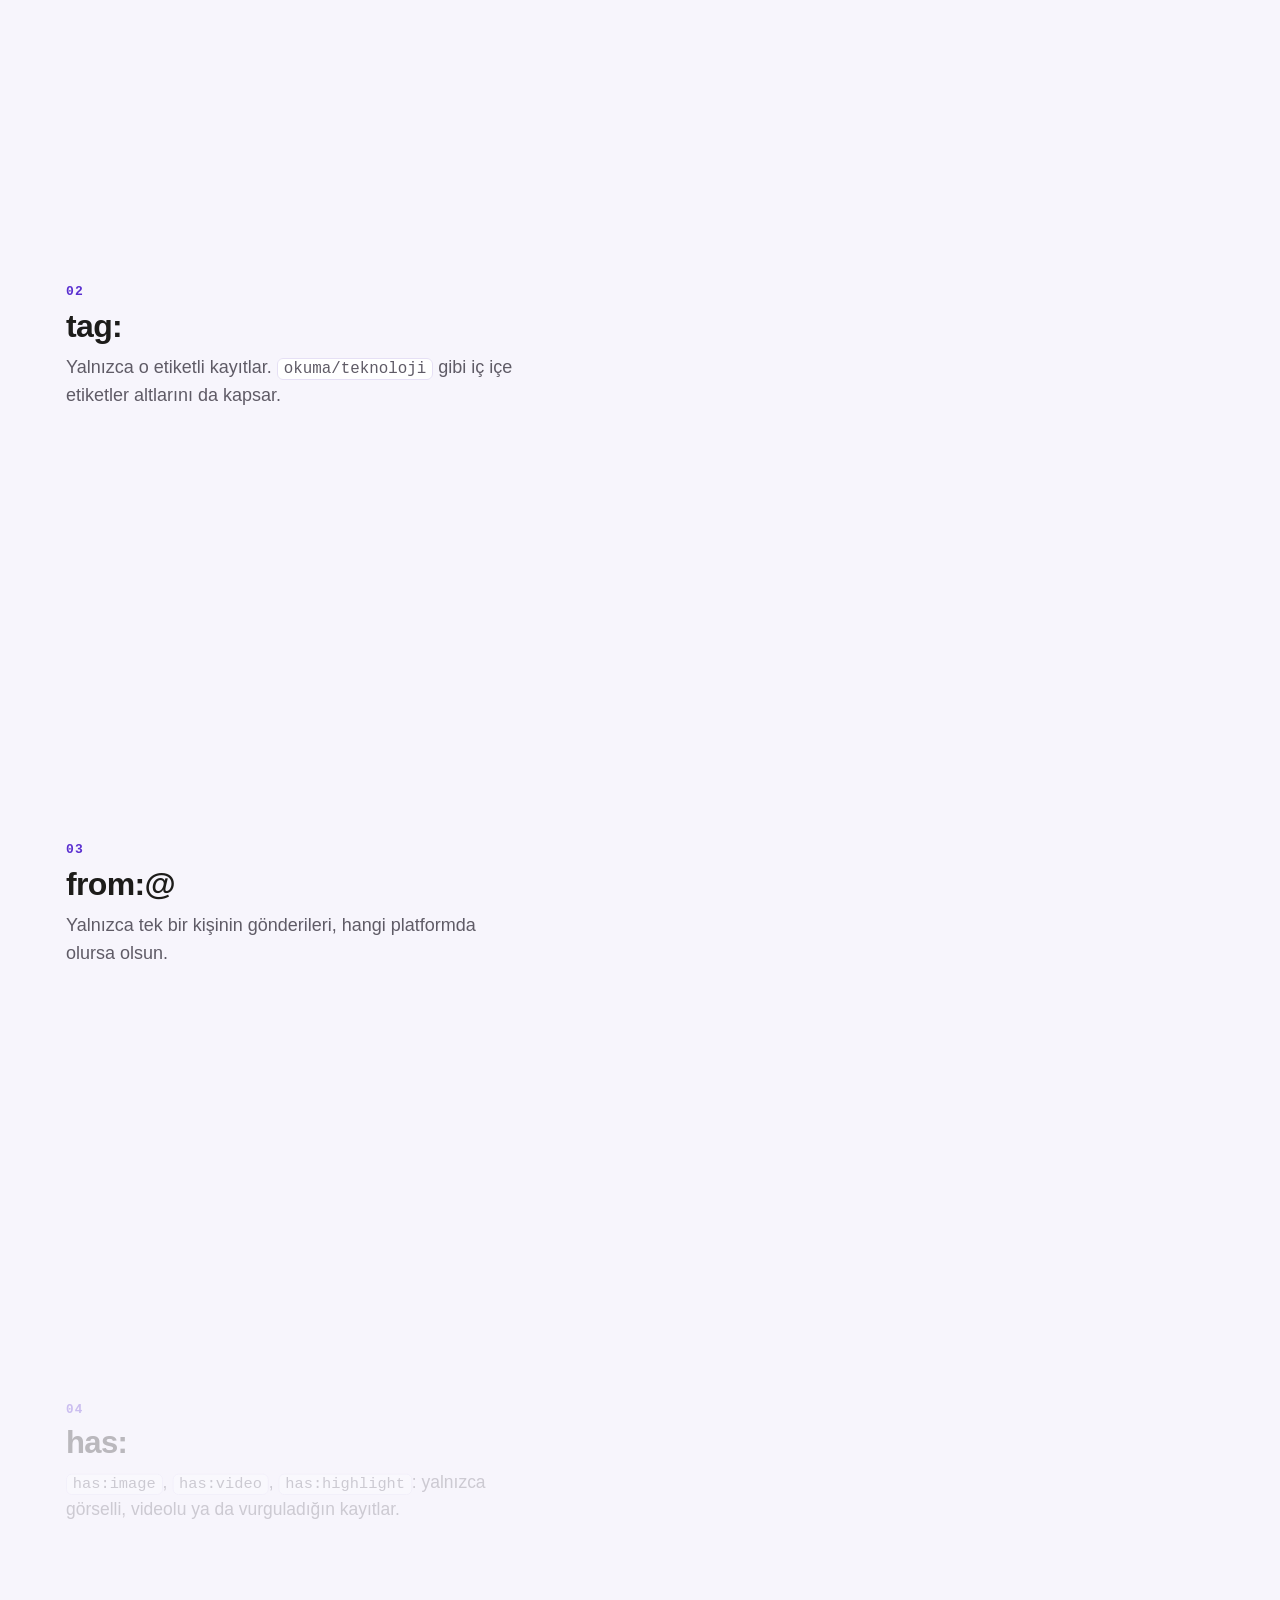
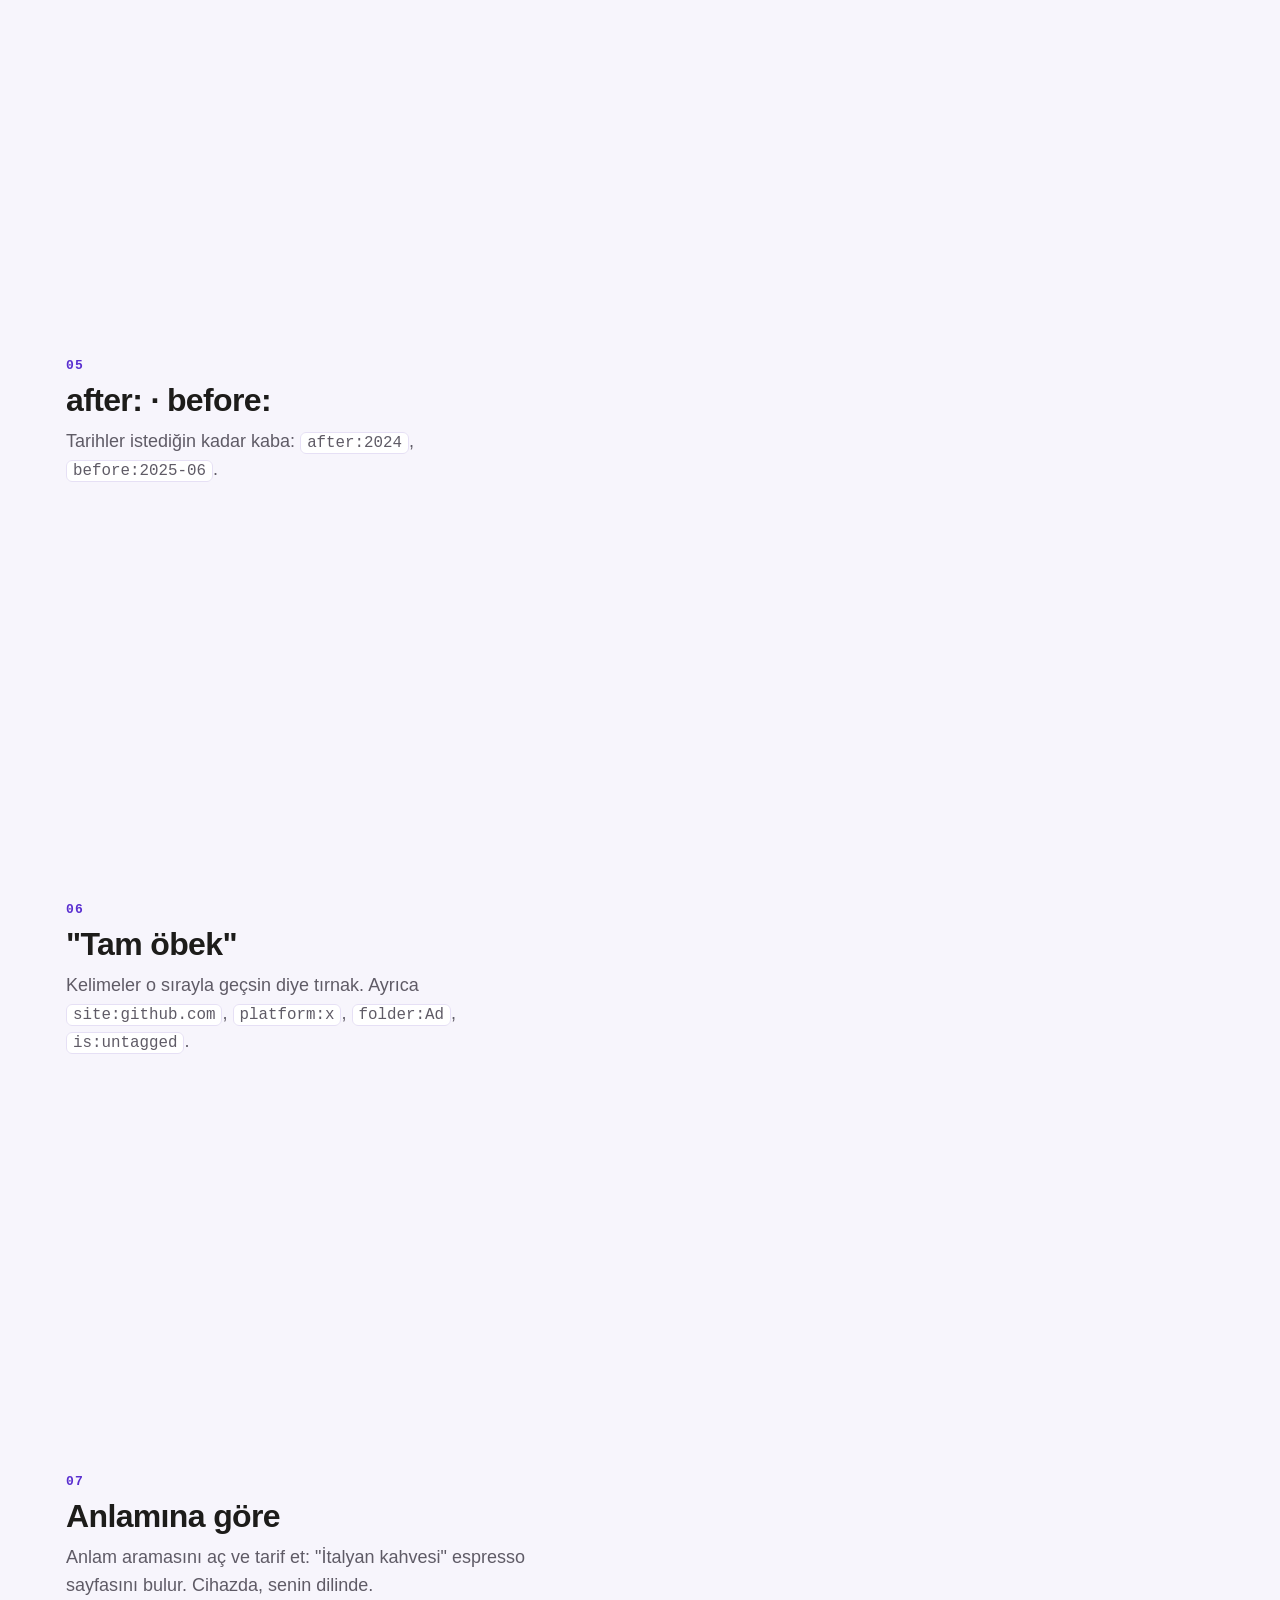
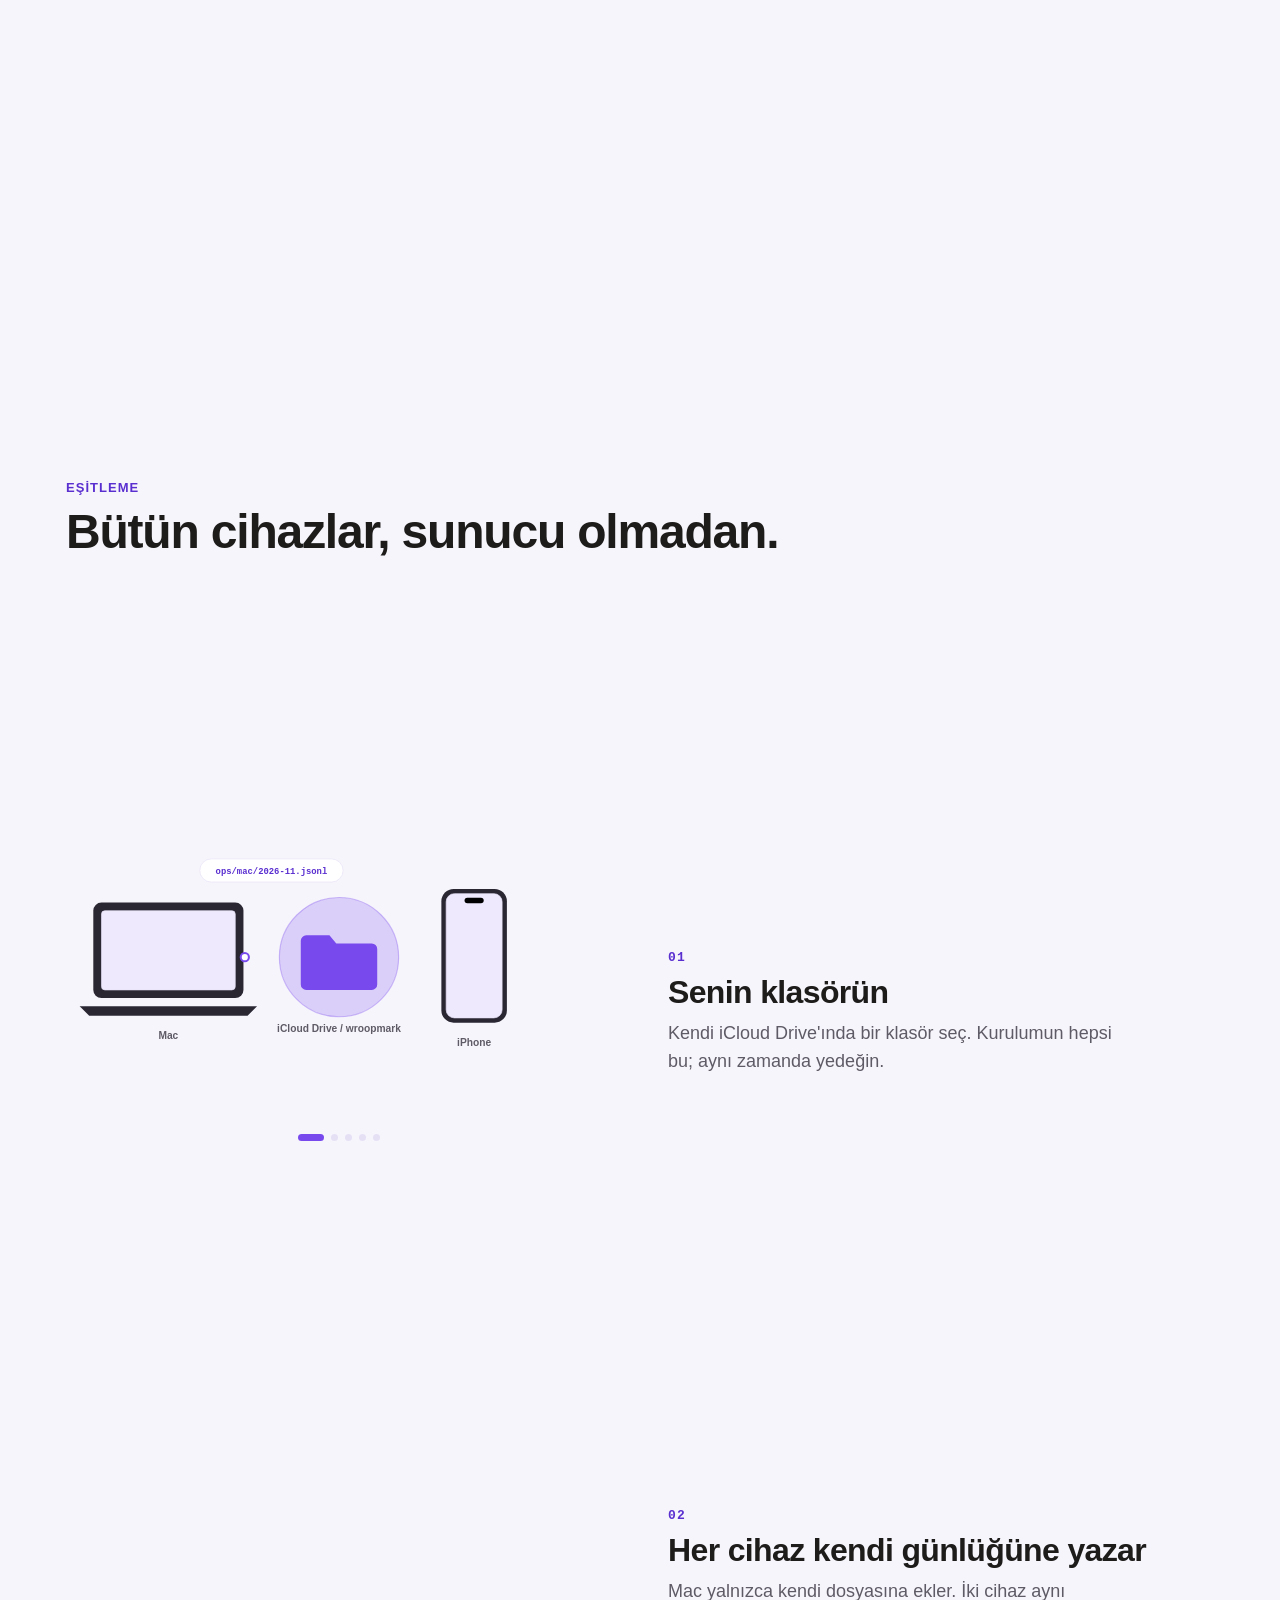
==== commit b336f836: "Site: the icon on stage, and each section arrives its own way The app icon now floats at the top of " ====
--- a/docs/tr.html
+++ b/docs/tr.html
@@ -57,7 +57,7 @@
 }
 </script>
 </head>
-<body>
+<body id="top">
 <div class="progress" aria-hidden="true"></div>
 <div class="bar"><div class="bar-in">
   <a class="brand" href="tr.html"><img src="logo.png" alt="">wroopmark</a>
@@ -78,6 +78,7 @@
   <div class="orb b" data-speed="-70"></div>
   <div class="orb c" data-speed="-220"></div>
   <div class="hero-copy">
+    <div class="app-icon"><img src="logo.png" width="512" height="512" alt="wroopmark"></div>
     <h1>Kaydettiğin her şey, sana ait tek bir arşivde.</h1>
     <p class="lead">X, TikTok, Instagram, Reddit, YouTube ve web&#x27;den gönderiler, videolar, makaleler ve görseller Mac&#x27;inde, iPhone&#x27;unda ve iPad&#x27;inde durur. İnternetsiz, aranabilir ve kimsenin sunucusunda değil, çünkü sunucu yok.</p>
     <div class="cta">
@@ -99,22 +100,22 @@
 </section>
 
 <div class="stats">
-  <div class="stat reveal" style="--d:0"><b>%<span data-count="0,0">0,0</span> işlemci</b><span>Mac&#x27;te açık dururken, sen bir şey yapmıyorken</span></div>
-  <div class="stat reveal" style="--d:1"><b>~<span data-count="110">110</span> MB</b><span>bellek, kütüphanede 50.000 gönderi varken</span></div>
-  <div class="stat reveal" style="--d:2"><b>&lt; <span data-count="35">35</span> ms</b><span>en fazla, 50.000 gönderide arama</span></div>
-  <div class="stat reveal" style="--d:3"><b><span data-count="0">0</span> sunucu</b><span>hesap yok, takip yok, üye olunacak bir şey yok</span></div>
+  <div class="stat blur" style="--d:0"><b>%<span data-count="0,0">0,0</span> işlemci</b><span>Mac&#x27;te açık dururken, sen bir şey yapmıyorken</span></div>
+  <div class="stat blur" style="--d:1"><b>~<span data-count="110">110</span> MB</b><span>bellek, kütüphanede 50.000 gönderi varken</span></div>
+  <div class="stat blur" style="--d:2"><b>&lt; <span data-count="35">35</span> ms</b><span>en fazla, 50.000 gönderide arama</span></div>
+  <div class="stat blur" style="--d:3"><b><span data-count="0">0</span> sunucu</b><span>hesap yok, takip yok, üye olunacak bir şey yok</span></div>
 </div>
 
 <main>
   <section class="intro-block">
-    <p class="intro big reveal">Her yerde bir şeyler kaydediyorsun ve hepsi dağılıyor: beş ayrı uygulama, yarısında arama yok ve aradığın gönderi sahibi sildiği gün kayboluyor. <b>wroopmark metni, görselleri ve videoları kendi cihazlarında saklar</b>; internetsiz okunur, asıl gönderi silinse de kalır.</p>
+    <p class="intro big sweep" data-progress="0.75">Her yerde bir şeyler kaydediyorsun ve hepsi dağılıyor: beş ayrı uygulama, yarısında arama yok ve aradığın gönderi sahibi sildiği gün kayboluyor. <b>wroopmark metni, görselleri ve videoları kendi cihazlarında saklar</b>; internetsiz okunur, asıl gönderi silinse de kalır.</p>
   </section>
 
   <section class="chapter" id="mac">
     <div class="chapter-head">
-      <p class="eyebrow reveal">Tur · Mac</p>
-      <h2 class="reveal">Gerçek bir Mac uygulaması, kutuya konmuş bir web sayfası değil.</h2>
-      <p class="intro reveal">Kaydır; aşağıdaki pencere uygulamanın yaptığını yapsın.</p>
+      <p class="eyebrow track">Tur · Mac</p>
+      <h2 class="mask" aria-label="Gerçek bir Mac uygulaması, kutuya konmuş bir web sayfası değil."><span aria-hidden="true"><span class="w"><span style="--i:0">Gerçek</span></span> <span class="w"><span style="--i:1">bir</span></span> <span class="w"><span style="--i:2">Mac</span></span> <span class="w"><span style="--i:3">uygulaması,</span></span> <span class="w"><span style="--i:4">kutuya</span></span> <span class="w"><span style="--i:5">konmuş</span></span> <span class="w"><span style="--i:6">bir</span></span> <span class="w"><span style="--i:7">web</span></span> <span class="w"><span style="--i:8">sayfası</span></span> <span class="w"><span style="--i:9">değil.</span></span></span></h2>
+      <p class="intro fade">Kaydır; aşağıdaki pencere uygulamanın yaptığını yapsın.</p>
     </div>
     <div class="tour mac-tour" data-tour>
       <div class="stage-col"><div class="sticky">
@@ -178,9 +179,9 @@
 
   <section class="chapter" id="iphone">
     <div class="chapter-head">
-      <p class="eyebrow reveal">Tur · iPhone</p>
-      <h2 class="reveal">Her uygulamadan Paylaş → wroopmark.</h2>
-      <p class="intro reveal">Tek başına çalışır; Mac yalnızca hızlandırır.</p>
+      <p class="eyebrow track">Tur · iPhone</p>
+      <h2 class="mask" aria-label="Her uygulamadan Paylaş → wroopmark."><span aria-hidden="true"><span class="w"><span style="--i:0">Her</span></span> <span class="w"><span style="--i:1">uygulamadan</span></span> <span class="w"><span style="--i:2">Paylaş</span></span> <span class="w"><span style="--i:3">→</span></span> <span class="w"><span style="--i:4">wroopmark.</span></span></span></h2>
+      <p class="intro fade">Tek başına çalışır; Mac yalnızca hızlandırır.</p>
     </div>
     <div class="tour phone-tour" data-tour>
       <div class="stage-col"><div class="sticky">
@@ -234,8 +235,8 @@
 
   <section class="chapter" id="search">
     <div class="chapter-head">
-      <p class="eyebrow reveal">Arama</p>
-      <h2 class="reveal">Nasıl hatırlıyorsan öyle bul.</h2>
+      <p class="eyebrow track">Arama</p>
+      <h2 class="mask" aria-label="Nasıl hatırlıyorsan öyle bul."><span aria-hidden="true"><span class="w"><span style="--i:0">Nasıl</span></span> <span class="w"><span style="--i:1">hatırlıyorsan</span></span> <span class="w"><span style="--i:2">öyle</span></span> <span class="w"><span style="--i:3">bul.</span></span></span></h2>
     </div>
     <div class="tour search-tour" data-tour>
       <div class="stage-col"><div class="sticky">
@@ -287,8 +288,8 @@
 
   <section class="chapter" id="sync">
     <div class="chapter-head">
-      <p class="eyebrow reveal">Eşitleme</p>
-      <h2 class="reveal">Bütün cihazlar, sunucu olmadan.</h2>
+      <p class="eyebrow track">Eşitleme</p>
+      <h2 class="mask" aria-label="Bütün cihazlar, sunucu olmadan."><span aria-hidden="true"><span class="w"><span style="--i:0">Bütün</span></span> <span class="w"><span style="--i:1">cihazlar,</span></span> <span class="w"><span style="--i:2">sunucu</span></span> <span class="w"><span style="--i:3">olmadan.</span></span></span></h2>
     </div>
     <div class="tour sync-tour" data-tour>
       <div class="stage-col"><div class="sticky">
@@ -338,8 +339,9 @@
     </div>
   </section>
 
-  <section class="private" id="private" data-words>
+  <section class="private" id="private" data-words data-progress="0.9">
     <div class="private-in">
+      <img class="vault" src="logo.png" width="512" height="512" alt="">
       <p class="eyebrow">Gizlilik</p>
       <p class="words"><span>Hesap</span> <span>yok.</span> <span>Sunucu</span> <span>yok.</span> <span>Reklam</span> <span>yok.</span> <span>Takip</span> <span>yok.</span> <span>Arşivin</span> <span>kendi</span> <span>diskindeki</span> <span>bir</span> <span>klasör;</span> <span>geldiği</span> <span>bütün</span> <span>siteler</span> <span>kapansa</span> <span>bile</span> <span>okunmaya</span> <span>devam</span> <span>eder.</span></p>
       <a class="more" href="privacy.html#tr">Gizlilik politikasını oku →</a>
@@ -347,11 +349,11 @@
   </section>
 
   <section id="light">
-    <div class="light reveal">
+    <div class="light" data-progress="0.55">
       <div class="orb" data-speed="-90"></div>
-      <p class="eyebrow">Hafif ve hızlı</p>
-      <h2>Boştayken gerçekten boşta.</h2>
-      <p class="intro">Electron yok, arka plan servisi yok, sıcak tutulan bir tarayıcı motoru yok. Pencere açıkken bir şey yapmıyorsan wroopmark işlemci kullanmaz. Görsellerde yazı tanıma ve cihazdaki yapay zekâ küçük yardımcı süreçlerde, yalnızca iş varken çalışır; Ayarlar&#x27;dan duraklatılır.</p>
+      <p class="eyebrow track">Hafif ve hızlı</p>
+      <h2 class="mask" aria-label="Boştayken gerçekten boşta."><span aria-hidden="true"><span class="w"><span style="--i:0">Boştayken</span></span> <span class="w"><span style="--i:1">gerçekten</span></span> <span class="w"><span style="--i:2">boşta.</span></span></span></h2>
+      <p class="intro fade">Electron yok, arka plan servisi yok, sıcak tutulan bir tarayıcı motoru yok. Pencere açıkken bir şey yapmıyorsan wroopmark işlemci kullanmaz. Görsellerde yazı tanıma ve cihazdaki yapay zekâ küçük yardımcı süreçlerde, yalnızca iş varken çalışır; Ayarlar&#x27;dan duraklatılır.</p>
       <figure class="cpu" data-draw>
         <figcaption><span>Bir dakika boyunca işlemci, pencere açık, boşta</span><b>%0,0</b></figcaption>
         <svg viewBox="0 0 600 120" preserveAspectRatio="none" aria-hidden="true">
@@ -359,17 +361,17 @@
           <path class="line" d="M0 112 H600" pathLength="1"/>
         </svg>
       </figure>
-      <div class="table-wrap">
+      <div class="table-wrap rows">
       <table>
         <tr><th>Mac&#x27;te ölçülen</th><th>Sonuç</th></tr>
-        <tr><td>İşlemci, pencere açık, boşta (50.000 gönderilik kütüphane ve bir günlük kullanımdan sonra gerçek bir arşiv)</td><td class="n">%0,0</td></tr>
-        <tr><td>Bellek, 50.000 gönderi, pencere açık</td><td class="n">~110 MB</td></tr>
-        <tr><td>Bellek, bir günlük kullanımdan sonra, ekran görsellerle dolu</td><td class="n">~280 MB</td></tr>
-        <tr><td>Kütüphaneyi açma</td><td class="n">5 ms</td></tr>
-        <tr><td>En yeni gönderilerin ilk sayfası</td><td class="n">0,6 ms</td></tr>
-        <tr><td>50.000 gönderide kelime ya da öbek araması</td><td class="n">7–21 ms</td></tr>
-        <tr><td>Süzgeçler (<code>platform:x has:video tag:…</code>, <code>from:@…</code>, klasörler)</td><td class="n">3–32 ms</td></tr>
-        <tr><td>İndirme / kurulu uygulama</td><td class="n">15 MB / 29 MB</td></tr>
+        <tr style="--r:0"><td>İşlemci, pencere açık, boşta (50.000 gönderilik kütüphane ve bir günlük kullanımdan sonra gerçek bir arşiv)</td><td class="n">%0,0</td></tr>
+        <tr style="--r:1"><td>Bellek, 50.000 gönderi, pencere açık</td><td class="n">~110 MB</td></tr>
+        <tr style="--r:2"><td>Bellek, bir günlük kullanımdan sonra, ekran görsellerle dolu</td><td class="n">~280 MB</td></tr>
+        <tr style="--r:3"><td>Kütüphaneyi açma</td><td class="n">5 ms</td></tr>
+        <tr style="--r:4"><td>En yeni gönderilerin ilk sayfası</td><td class="n">0,6 ms</td></tr>
+        <tr style="--r:5"><td>50.000 gönderide kelime ya da öbek araması</td><td class="n">7–21 ms</td></tr>
+        <tr style="--r:6"><td>Süzgeçler (<code>platform:x has:video tag:…</code>, <code>from:@…</code>, klasörler)</td><td class="n">3–32 ms</td></tr>
+        <tr style="--r:7"><td>İndirme / kurulu uygulama</td><td class="n">15 MB / 29 MB</td></tr>
       </table>
       </div>
       <p class="fine">M4 Pro'lu Mac, macOS 27.2, wroopmark 1.7. Bellek sistemin “footprint” değeri; işlemci bir dakika boyunca <code>top</code> ile. Büyük bir içe aktarmadan sonra kütüphane bir kez arka planda dizinlenir (yazı tanıma, anlamına göre arama); bitene kadar işlemci kullanır. Süreler deponun kendi testinden: <code>WM_PERF_N=50000 cargo test --release --test perf -- --ignored</code>; kendin de çalıştırabilirsin.</p>
@@ -379,56 +381,62 @@
   <section class="ipad">
     <div class="split">
       <div class="text">
-        <p class="eyebrow reveal">iPad</p>
-        <h2 class="reveal">iPad&#x27;de üç sütun.</h2>
-        <p class="intro reveal">Kapsamlar, liste ve gönderi yan yana; aynı okuyucu, akış ve Ayıkla ile.</p>
-      </div>
-      <div class="ipad-frame reveal-fade" data-speed="-60"><img src="images/tr-ipad-1.jpg" width="1600" height="1200" alt="iPad&#x27;de üç sütunlu wroopmark" loading="lazy" decoding="async"></div>
+        <p class="eyebrow track">iPad</p>
+        <h2 class="mask" aria-label="iPad&#x27;de üç sütun."><span aria-hidden="true"><span class="w"><span style="--i:0">iPad&#x27;de</span></span> <span class="w"><span style="--i:1">üç</span></span> <span class="w"><span style="--i:2">sütun.</span></span></span></h2>
+        <p class="intro fade">Kapsamlar, liste ve gönderi yan yana; aynı okuyucu, akış ve Ayıkla ile.</p>
+      </div>
+      <div class="ipad-frame" data-progress="0.95"><img src="images/tr-ipad-1.jpg" width="1600" height="1200" alt="iPad&#x27;de üç sütunlu wroopmark" loading="lazy" decoding="async"></div>
     </div>
   </section>
 
   <section>
-    <p class="eyebrow reveal">Gerisi</p>
-    <h2 class="reveal">Geçip gitmek için değil, saklamak için.</h2>
+    <p class="eyebrow track">Gerisi</p>
+    <h2 class="mask" aria-label="Geçip gitmek için değil, saklamak için."><span aria-hidden="true"><span class="w"><span style="--i:0">Geçip</span></span> <span class="w"><span style="--i:1">gitmek</span></span> <span class="w"><span style="--i:2">için</span></span> <span class="w"><span style="--i:3">değil,</span></span> <span class="w"><span style="--i:4">saklamak</span></span> <span class="w"><span style="--i:5">için.</span></span></span></h2>
     <div class="grid">
-      <div class="card reveal" style="--d:0"><h3>Kaydettiklerini izle</h3><p>Videolarını ve gönderilerini tam ekran, art arda; resim içinde resim, AirPlay ve oynatma hızıyla.</p></div>
-      <div class="card reveal" style="--d:1"><h3>Hepsini getir</h3><p>TikTok, Instagram, X, Threads ve Reddit veri paketleri, tarayıcı yer imleri, Pocket ve Raindrop CSV.</p></div>
-      <div class="card reveal" style="--d:2"><h3>Tarayıcı eklentisi</h3><p>Chrome, Brave, Arc, Edge, Vivaldi ve Safari: gezindikçe yer imlerin ve kaydedilenlerin arşive akar.</p></div>
-      <div class="card reveal" style="--d:3"><h3>Düzenli tut</h3><p>Yeni kayıtları dosyalayan kurallar, kopyalar, kırık link taramalı link havuzu.</p></div>
-      <div class="card reveal" style="--d:4"><h3>Yanında götür</h3><p>Markdown (Obsidian&#x27;a hazır, görselleriyle), CSV, JSON ya da herkese gönderebileceğin tek bir HTML sayfası.</p></div>
-      <div class="card reveal" style="--d:5"><h3>Yapay zekâ ajanları için</h3><p>Yerel bir MCP sunucusu, Claude gibi ajanların arşivinde senin bilgisayarında arayıp okumasını sağlar.</p></div>
+      <div class="card flip" style="--d:0; --c:0"><h3>Kaydettiklerini izle</h3><p>Videolarını ve gönderilerini tam ekran, art arda; resim içinde resim, AirPlay ve oynatma hızıyla.</p></div>
+      <div class="card flip" style="--d:1; --c:1"><h3>Hepsini getir</h3><p>TikTok, Instagram, X, Threads ve Reddit veri paketleri, tarayıcı yer imleri, Pocket ve Raindrop CSV.</p></div>
+      <div class="card flip" style="--d:2; --c:2"><h3>Tarayıcı eklentisi</h3><p>Chrome, Brave, Arc, Edge, Vivaldi ve Safari: gezindikçe yer imlerin ve kaydedilenlerin arşive akar.</p></div>
+      <div class="card flip" style="--d:3; --c:0"><h3>Düzenli tut</h3><p>Yeni kayıtları dosyalayan kurallar, kopyalar, kırık link taramalı link havuzu.</p></div>
+      <div class="card flip" style="--d:4; --c:1"><h3>Yanında götür</h3><p>Markdown (Obsidian&#x27;a hazır, görselleriyle), CSV, JSON ya da herkese gönderebileceğin tek bir HTML sayfası.</p></div>
+      <div class="card flip" style="--d:5; --c:2"><h3>Yapay zekâ ajanları için</h3><p>Yerel bir MCP sunucusu, Claude gibi ajanların arşivinde senin bilgisayarında arayıp okumasını sağlar.</p></div>
     </div>
   </section>
 
   <section>
-    <p class="eyebrow reveal">Karşılaştırma</p>
-    <h2 class="reveal">Yalnızca linki değil, gönderinin kendisini saklar.</h2>
-    <div class="table-wrap reveal">
+    <p class="eyebrow track">Karşılaştırma</p>
+    <h2 class="mask" aria-label="Yalnızca linki değil, gönderinin kendisini saklar."><span aria-hidden="true"><span class="w"><span style="--i:0">Yalnızca</span></span> <span class="w"><span style="--i:1">linki</span></span> <span class="w"><span style="--i:2">değil,</span></span> <span class="w"><span style="--i:3">gönderinin</span></span> <span class="w"><span style="--i:4">kendisini</span></span> <span class="w"><span style="--i:5">saklar.</span></span></span></h2>
+    <div class="table-wrap rows">
     <table class="compare">
       <tr><th></th><th>wroopmark</th><th>Sonra oku uygulamaları</th><th>Yer imi yöneticileri</th><th>Kendi sunucunda arşivleyiciler</th></tr>
-      <tr><td>Gönderinin görsel ve videolarını saklar</td><td>✅</td><td>—</td><td>—</td><td>bazıları</td></tr>
-      <tr><td>Sosyal kaydedilenler (X, TikTok, Instagram, Reddit, Bluesky, Threads)</td><td>✅</td><td>—</td><td>yalnızca link</td><td>bazıları</td></tr>
-      <tr><td>İnternetsiz, silinince de kalır</td><td>✅</td><td>makaleler</td><td>—</td><td>✅</td></tr>
-      <tr><td>Görsellerde ve video konuşmasında arama</td><td>✅</td><td>—</td><td>—</td><td>—</td></tr>
-      <tr><td>Cihazda yapay zekâ</td><td>✅</td><td>bulut</td><td>bulut</td><td>harici API</td></tr>
-      <tr><td>Hesap yok, sunucu yok</td><td>✅</td><td>—</td><td>—</td><td>sunucu gerekir</td></tr>
-      <tr><td>Yerel Mac, iPhone ve iPad uygulamaları</td><td>✅</td><td>✅</td><td>✅</td><td>web</td></tr>
+      <tr style="--r:0"><td>Gönderinin görsel ve videolarını saklar</td><td><span class="ok">✅</span></td><td>—</td><td>—</td><td>bazıları</td></tr>
+      <tr style="--r:1"><td>Sosyal kaydedilenler (X, TikTok, Instagram, Reddit, Bluesky, Threads)</td><td><span class="ok">✅</span></td><td>—</td><td>yalnızca link</td><td>bazıları</td></tr>
+      <tr style="--r:2"><td>İnternetsiz, silinince de kalır</td><td><span class="ok">✅</span></td><td>makaleler</td><td>—</td><td><span class="ok">✅</span></td></tr>
+      <tr style="--r:3"><td>Görsellerde ve video konuşmasında arama</td><td><span class="ok">✅</span></td><td>—</td><td>—</td><td>—</td></tr>
+      <tr style="--r:4"><td>Cihazda yapay zekâ</td><td><span class="ok">✅</span></td><td>bulut</td><td>bulut</td><td>harici API</td></tr>
+      <tr style="--r:5"><td>Hesap yok, sunucu yok</td><td><span class="ok">✅</span></td><td>—</td><td>—</td><td>sunucu gerekir</td></tr>
+      <tr style="--r:6"><td>Yerel Mac, iPhone ve iPad uygulamaları</td><td><span class="ok">✅</span></td><td><span class="ok">✅</span></td><td><span class="ok">✅</span></td><td>web</td></tr>
     </table>
     </div>
   </section>
 
-  <section id="get">
-    <p class="eyebrow reveal">Edin</p>
-    <h2 class="reveal">Ücretsiz, gizli, senin.</h2>
+  <section id="get" class="finale">
+    <div class="finale-icon" data-progress="0.85"><span class="ring" aria-hidden="true"></span><img src="logo.png" width="512" height="512" alt="wroopmark"></div>
+    <p class="eyebrow track">Edin</p>
+    <h2 class="mask" aria-label="Ücretsiz, gizli, senin."><span aria-hidden="true"><span class="w"><span style="--i:0">Ücretsiz,</span></span> <span class="w"><span style="--i:1">gizli,</span></span> <span class="w"><span style="--i:2">senin.</span></span></span></h2>
+    <div class="cta solid">
+      <a class="btn" href="https://github.com/f0rknturkoglu/wroopmark/releases/latest">Mac için indir</a>
+      <a class="btn ghost" href="https://github.com/f0rknturkoglu/wroopmark">GitHub</a>
+    </div>
     <div class="get">
-      <div class="card reveal" style="--d:0"><h3>Mac</h3><p>macOS 26 ve sonrası. Apple tarafından imzalı ve onaylı; kendini günceller, her güncellemenin imzasını önce doğrular.</p><a class="btn" href="https://github.com/f0rknturkoglu/wroopmark/releases/latest">Mac için indir</a></div>
-      <div class="card reveal" style="--d:1"><h3>iPhone ve iPad</h3><p>Yakında App Store&#x27;da. İlk açılışta Paylaş menüsünü, Safari eklentisini ve iCloud yedeğini adım adım gösterir.</p></div>
-      <div class="card reveal" style="--d:2"><h3>Açık kaynak</h3><p>MIT lisanslı. Kodu oku, kendin derle ya da bir fikir paylaş.</p><a class="btn" href="https://github.com/f0rknturkoglu/wroopmark">GitHub&#x27;da kaynak</a></div>
+      <div class="card pop" style="--d:0"><h3>Mac</h3><p>macOS 26 ve sonrası. Apple tarafından imzalı ve onaylı; kendini günceller, her güncellemenin imzasını önce doğrular.</p><a class="btn" href="https://github.com/f0rknturkoglu/wroopmark/releases/latest">Mac için indir</a></div>
+      <div class="card pop" style="--d:1"><h3>iPhone ve iPad</h3><p>Yakında App Store&#x27;da. İlk açılışta Paylaş menüsünü, Safari eklentisini ve iCloud yedeğini adım adım gösterir.</p></div>
+      <div class="card pop" style="--d:2"><h3>Açık kaynak</h3><p>MIT lisanslı. Kodu oku, kendin derle ya da bir fikir paylaş.</p><a class="btn" href="https://github.com/f0rknturkoglu/wroopmark">GitHub&#x27;da kaynak</a></div>
     </div>
   </section>
 </main>
 
 <footer>
+  <a class="foot-brand" href="#top"><img src="logo.png" width="512" height="512" alt="">wroopmark</a>
   © 2026 Furkan Türkoğlu · MIT Lisansı · <a href="privacy.html#tr">Gizlilik</a> · <a href="support.html#tr">Destek</a> · <a href="./" hreflang="en">English</a><br>
   Ekran görüntüleri demo kütüphanedeki Wikipedia makaleleridir (CC BY-SA 4.0).
 </footer>
--- a/docs/site.css
+++ b/docs/site.css
@@ -191,17 +191,21 @@
 @keyframes run1 { from { transform: translateX(0); } to { transform: translateX(90px); } }
 @keyframes run2 { from { transform: translateX(0); } to { transform: translateX(100px); } }
 
-/* Privacy: words light up as you scroll */
-.private { min-height: 210vh; padding: 0; }
-.private-in { position: sticky; top: 0; min-height: 100vh; display: flex; flex-direction: column; justify-content: center; max-width: 1000px; }
+/* Privacy: a dark circle opens from the middle (the vault), then the words
+   light up one by one. --vp is 0 → 1 as the section scrolls in. */
+.private { position: relative; min-height: 230vh; padding: 0; --vp: 0; }
+.private::before { content: ""; position: absolute; z-index: 0; top: 0; bottom: 0; left: 50%; width: 100vw; transform: translateX(-50%); background: radial-gradient(900px 600px at 50% 30%, #2A1A55, #0B0912 70%); clip-path: circle(calc(var(--vp) * var(--vp) * 150vmax) at 50% 50vh); }
+.private-in { position: sticky; z-index: 1; top: 0; min-height: 100vh; display: flex; flex-direction: column; justify-content: center; max-width: 1000px; color: #fff; }
+.private .vault { width: 76px; height: 76px; margin: 0 0 22px -6px; filter: drop-shadow(0 10px 30px rgba(140, 97, 240, 0.6)); opacity: var(--vp); transform: scale(calc(0.6 + var(--vp) * 0.4)) rotate(calc((1 - var(--vp)) * -25deg)); }
+.private .eyebrow { color: #B9A0FF; }
 .words { font-size: clamp(30px, 5vw, 60px); font-weight: 750; letter-spacing: -0.03em; line-height: 1.12; margin: 0 0 24px; }
-.words span { color: color-mix(in srgb, var(--ink) 16%, transparent); transition: color 0.25s ease; }
-.words span.lit { color: var(--ink); }
-.words span.lit:nth-child(-n+8) { color: var(--accent-ink); }
-.private .more { font-weight: 600; }
+.words span { color: rgba(255, 255, 255, 0.16); transition: color 0.25s ease, text-shadow 0.4s ease; }
+.words span.lit { color: #fff; }
+.words span.lit:nth-child(-n+8) { color: #C9B5FF; text-shadow: 0 0 30px rgba(160, 120, 255, 0.45); }
+.private .more { font-weight: 600; color: #C9B5FF; }
 
 /* Light and fast */
-.light { position: relative; overflow: hidden; background: var(--tint); border: 1px solid var(--line); border-radius: 28px; padding: 36px; }
+.light { position: relative; overflow: hidden; background: var(--tint); border: 1px solid var(--line); border-radius: 28px; padding: 36px; --vp: 1; clip-path: inset(calc((1 - var(--vp)) * 7%) calc((1 - var(--vp)) * 9%) round 28px); }
 .light > :not(.orb) { position: relative; }
 .light .orb { width: 420px; height: 420px; right: -140px; top: -160px; background: var(--accent); opacity: 0.18; filter: blur(80px); }
 @media (max-width: 640px) { .light { padding: 20px; } }
@@ -224,7 +228,8 @@
 /* iPad, cards, get */
 .split { display: grid; grid-template-columns: 1fr 1.5fr; gap: 48px; align-items: center; }
 @media (max-width: 860px) { .split { grid-template-columns: 1fr; } }
-.ipad-frame { background: #0d0b12; border-radius: 4.5%/6%; padding: 2.2%; box-shadow: 0 0 0 1.5px #3a3644, var(--shadow); }
+.ipad { perspective: 1600px; }
+.ipad-frame { background: #0d0b12; border-radius: 4.5%/6%; padding: 2.2%; box-shadow: 0 0 0 1.5px #3a3644, var(--shadow); --vp: 1; transform-origin: 50% 100%; transform: rotateX(calc((1 - var(--vp)) * 32deg)) rotateZ(calc((1 - var(--vp)) * -4deg)) scale(calc(0.8 + var(--vp) * 0.2)); opacity: calc(0.25 + var(--vp) * 0.75); will-change: transform; }
 .ipad-frame img { border-radius: 2.6%/3.5%; }
 .grid { display: grid; grid-template-columns: repeat(auto-fit, minmax(260px, 1fr)); gap: 14px; }
 .card { background: var(--card); border: 1px solid var(--line); border-radius: 18px; padding: 20px; transition: transform 0.4s var(--ease), box-shadow 0.4s; }
@@ -232,12 +237,66 @@
 .card p { margin: 0; color: var(--muted); }
 .get { display: grid; grid-template-columns: repeat(auto-fit, minmax(280px, 1fr)); gap: 14px; }
 .get .card .btn { margin-top: 14px; background: var(--accent); color: #fff; }
-footer { text-align: center; color: var(--muted); font-size: 14px; padding: 24px 16px 48px; border-top: 1px solid var(--line); }
-
-/* Scroll effects (site.js): parallax layers and reveals */
+footer { text-align: center; color: var(--muted); font-size: 14px; padding: 36px 16px 48px; border-top: 1px solid var(--line); }
+.foot-brand { display: flex; width: fit-content; align-items: center; gap: 10px; font-size: 22px; font-weight: 750; letter-spacing: -0.02em; color: var(--ink); text-decoration: none; margin: 0 auto 14px; }
+.foot-brand img { width: 40px; height: 40px; transition: transform 0.6s var(--ease); }
+.foot-brand:hover img { transform: rotate(-10deg) scale(1.08); }
+
+/* Hero icon: floats, catches the light once, and is clipped to its own shape */
+.app-icon { position: relative; width: clamp(84px, 9vw, 116px); margin: 0 auto 18px; animation: float 6s ease-in-out infinite; filter: drop-shadow(0 18px 30px rgba(20, 0, 60, 0.45)); }
+.app-icon img { width: 100%; height: auto; }
+.app-icon::after { content: ""; position: absolute; inset: 0; -webkit-mask: url(logo.png) center / contain no-repeat; mask: url(logo.png) center / contain no-repeat; background: linear-gradient(115deg, transparent 30%, rgba(255,255,255,0.75) 48%, transparent 62%) -160% 0 / 250% 100% no-repeat; animation: shine 3.2s 0.6s var(--ease) both; }
+@keyframes float { 0%, 100% { transform: translateY(0) rotate(0); } 50% { transform: translateY(-8px) rotate(-2deg); } }
+@keyframes shine { to { background-position: 160% 0; } }
+
+/* Finale: the icon spins up into place inside a turning ring of light */
+.finale { text-align: center; padding-top: 96px; }
+.finale .eyebrow, .finale h2 { margin-left: auto; margin-right: auto; }
+.finale-icon { position: relative; width: 156px; height: 156px; margin: 0 auto 26px; --vp: 1; transform: scale(calc(0.5 + var(--vp) * 0.5)) rotate(calc((1 - var(--vp)) * -40deg)); opacity: calc(var(--vp) * 1.4); }
+.finale-icon img { position: relative; width: 100%; height: 100%; filter: drop-shadow(0 20px 40px rgba(90, 47, 208, 0.45)); }
+.finale-icon .ring { position: absolute; inset: -34px; border-radius: 50%; background: conic-gradient(from 0deg, transparent, #C77DFF, #5B8CFF, #FF7AC6, transparent 70%); filter: blur(24px); opacity: 0.55; animation: spin 7s linear infinite; }
+@keyframes spin { to { transform: rotate(1turn); } }
+.cta.solid { margin: 6px 0 40px; }
+.cta.solid .btn { background: var(--accent); color: #fff; }
+.cta.solid .btn.ghost { background: transparent; color: var(--accent-ink); border: 1.5px solid color-mix(in srgb, var(--accent) 45%, transparent); }
+.finale .get { text-align: left; }
+
+/* Scroll effects (site.js). Each kind of thing arrives its own way, once. */
+/* --vp (0 → 1) follows how far an element has scrolled in; site.js sets it. */
+.js [data-progress] { --vp: 0; }
 [data-speed] { transform: translate3d(0, var(--py, 0px), 0); will-change: transform; }
-.js .reveal { opacity: 0; transform: translate3d(0, 34px, 0); transition: opacity 0.8s ease, transform 1s var(--ease); transition-delay: calc(var(--d, 0) * 90ms); }
-.js .reveal.in { opacity: 1; transform: none; }
+/* headings: words rise from behind a line */
+.mask .w { display: inline-block; overflow: hidden; vertical-align: top; padding: 0 0.04em 0.12em; margin: 0 -0.04em -0.12em; }
+.js .mask .w > span { display: inline-block; transform: translate3d(0, 110%, 0) rotate(4deg); transition: transform 0.9s var(--ease); transition-delay: calc(var(--i) * 55ms); }
+.js .mask.in .w > span { transform: none; }
+/* eyebrows: letters close in */
+.js .track { opacity: 0; letter-spacing: 0.5em; transition: opacity 0.9s ease, letter-spacing 1.2s var(--ease); }
+.js .track.in { opacity: 1; letter-spacing: 0.08em; }
+/* supporting text: a quiet fade after the heading */
+.js .fade { opacity: 0; transition: opacity 1.1s ease 0.25s; }
+.js .fade.in { opacity: 1; }
+/* numbers: out of focus into focus */
+.js .blur { opacity: 0; filter: blur(14px); transform: scale(0.94); transition: opacity 0.8s ease, filter 0.9s ease, transform 1s var(--ease); transition-delay: calc(var(--d, 0) * 110ms); }
+.js .blur.in { opacity: 1; filter: none; transform: none; }
+/* the opening paragraph darkens line by line as you read it */
+.sweep { --vp: 1; background: linear-gradient(180deg, var(--ink) calc(var(--vp) * 120% - 20%), color-mix(in srgb, var(--muted) 45%, transparent) calc(var(--vp) * 120%)); -webkit-background-clip: text; background-clip: text; color: transparent !important; }
+.sweep b { color: transparent !important; }
+/* feature cards: tip forward in 3D, column by column */
+.grid { perspective: 1400px; }
+.js .flip { opacity: 0; transform: rotateX(-34deg) translateY(46px); transform-origin: 50% 0; transition: opacity 0.7s ease, transform 1.1s var(--ease), box-shadow 0.4s; transition-delay: calc(var(--c, 0) * 90ms + var(--d, 0) * 40ms); }
+.js .flip.in { opacity: 1; transform: none; }
+.js .flip.in:hover { transform: translateY(-3px); transition-delay: 0s; }
+/* tables: rows slide in, ticks pop */
+.js .rows tr { opacity: 0; transform: translateX(-18px); transition: opacity 0.5s ease, transform 0.7s var(--ease); transition-delay: calc(var(--r, 0) * 70ms); }
+.js .rows.in tr { opacity: 1; transform: none; }
+.ok { display: inline-block; }
+.js .rows.in .ok { animation: okpop 0.6s cubic-bezier(0.34, 1.56, 0.64, 1) both; animation-delay: calc(var(--r, 0) * 70ms + 250ms); }
+@keyframes okpop { from { transform: scale(0); } to { transform: scale(1); } }
+/* last cards: a springy pop */
+.js .pop { opacity: 0; transform: translateY(26px) scale(0.88); transition: opacity 0.6s ease, transform 0.9s cubic-bezier(0.34, 1.56, 0.64, 1); transition-delay: calc(var(--d, 0) * 110ms); }
+.js .pop.in { opacity: 1; transform: none; }
+.js .pop.in:hover { transform: translateY(-3px); transition-delay: 0s; }
+/* line drawings */
 .js .reveal-fade { opacity: 0; transition: opacity 1.1s ease; }
 .js .reveal-fade.in { opacity: 1; }
 
@@ -260,7 +319,10 @@
 
 @media (prefers-reduced-motion: reduce) {
   html { scroll-behavior: auto; }
-  .js .reveal, .js .reveal-fade { opacity: 1; transform: none; transition: none; }
+  .js .reveal, .js .reveal-fade, .js .mask .w > span, .js .track, .js .fade, .js .blur, .js .flip, .js .rows tr, .js .pop { opacity: 1; transform: none; filter: none; letter-spacing: 0.08em; transition: none; }
+  .js .mask .w > span { letter-spacing: normal; }
+  .js [data-progress] { --vp: 1 !important; }
+  .app-icon, .app-icon::after, .finale-icon .ring, .js .rows.in .ok { animation: none !important; }
   .hero-copy, .stage .mac, .stage .phone, [data-speed], .track { transform: none !important; opacity: 1 !important; }
   .zoomer, .layer, .float, .sheet, .island, .step, .wire, .cpu .line { transition: none !important; }
   .dot, .hint i, .app.hot img, .caret { animation: none !important; }
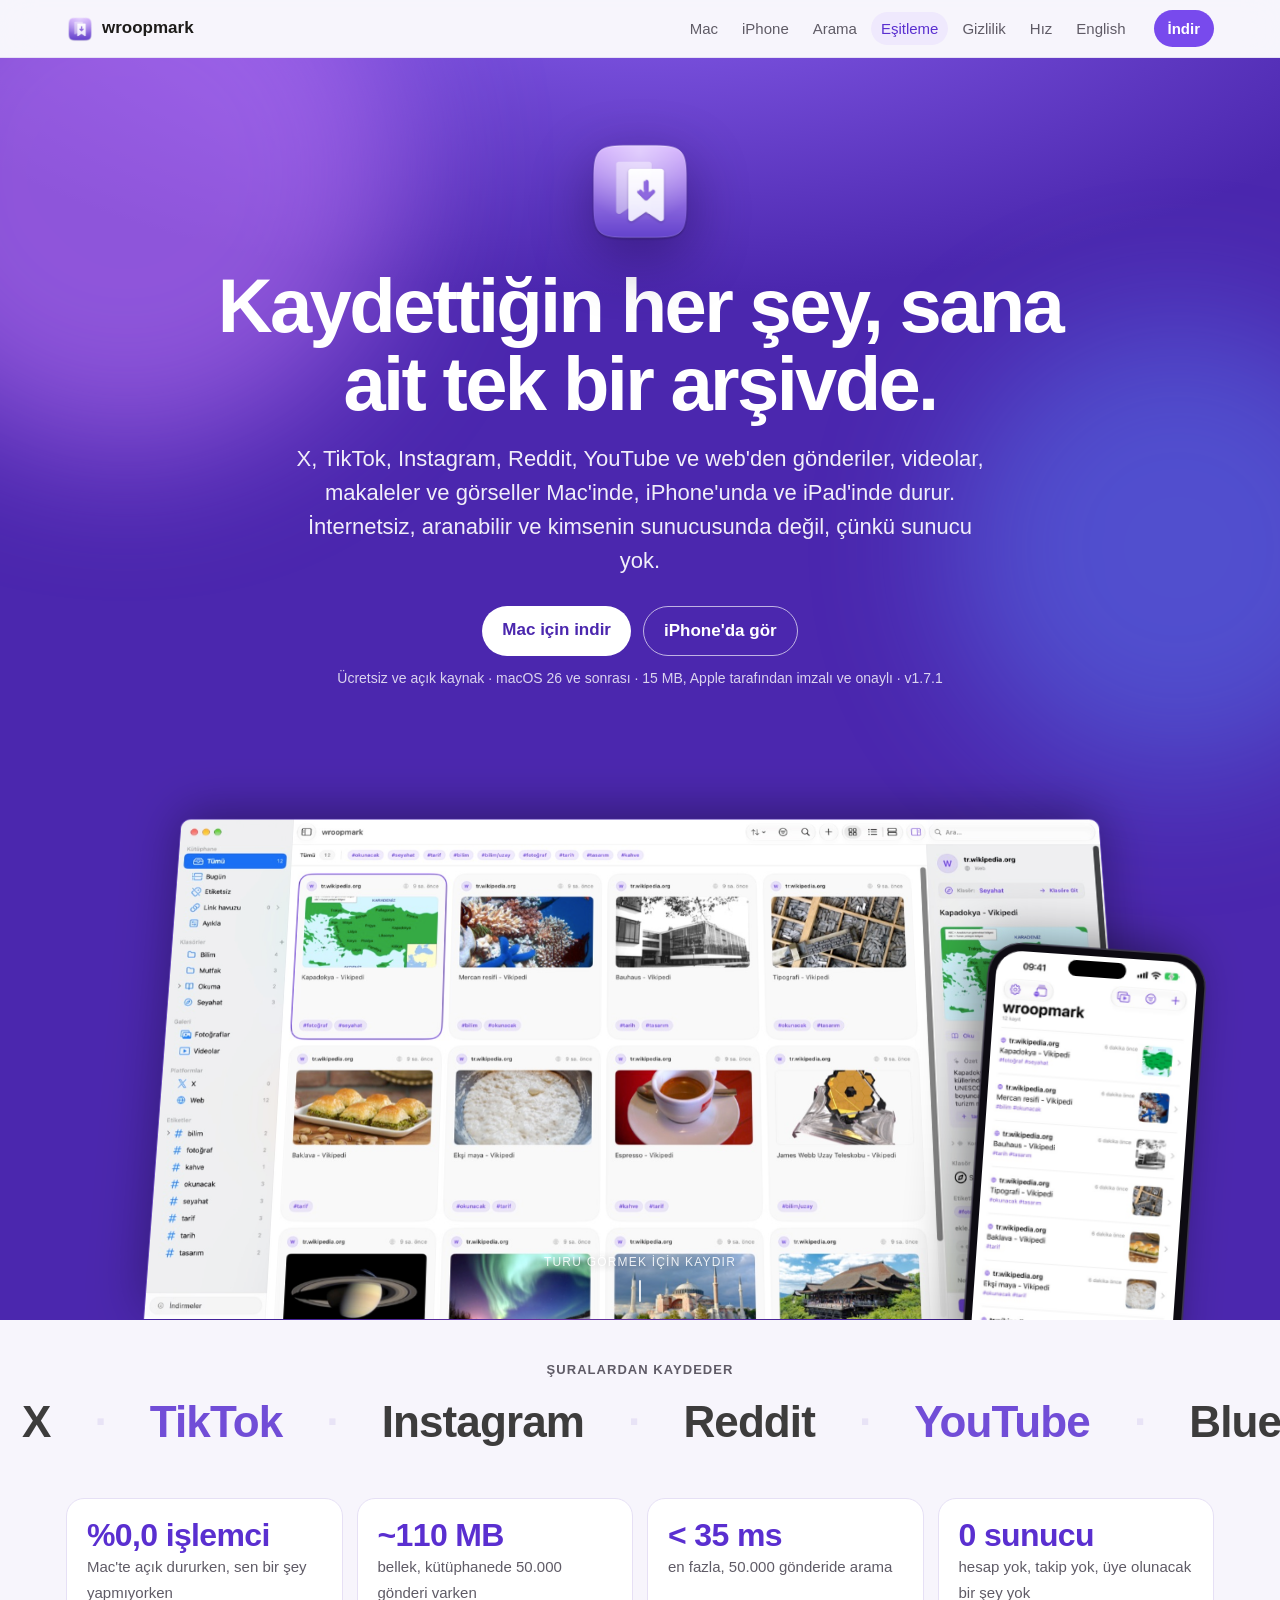
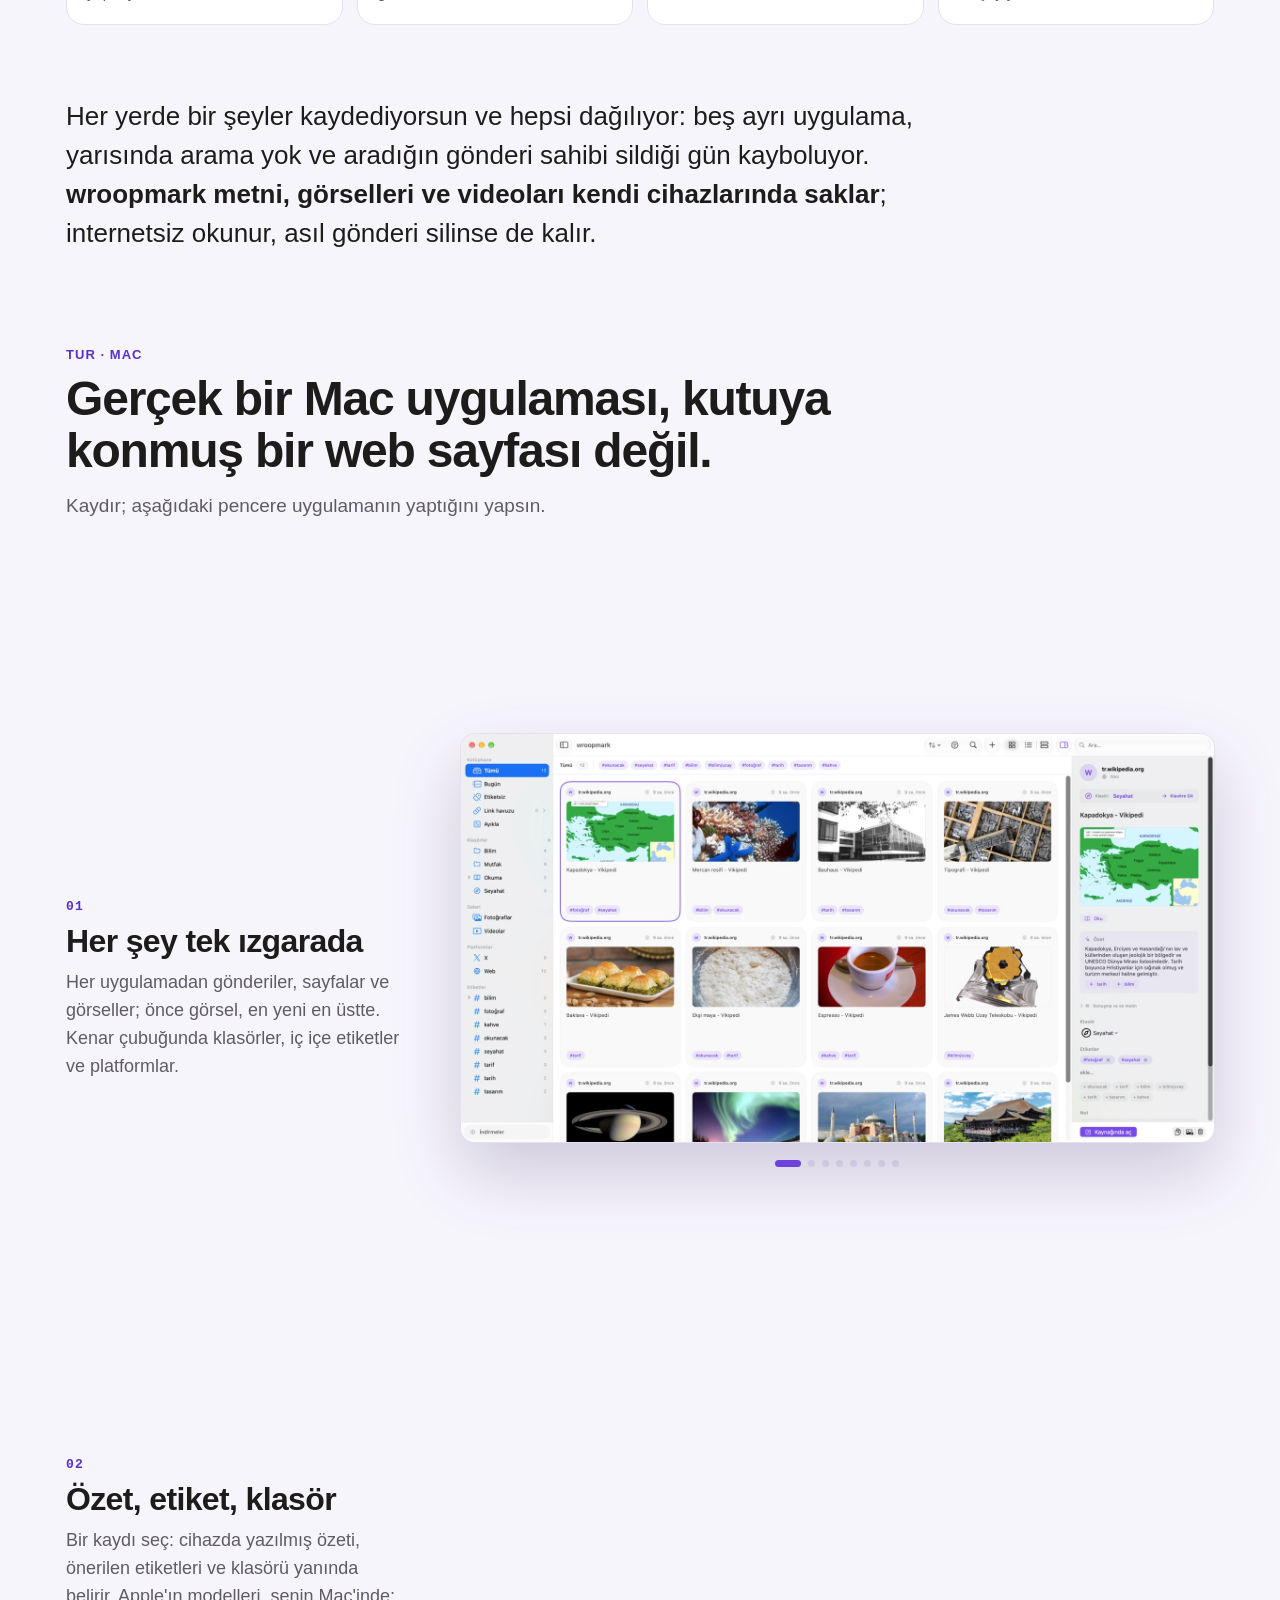
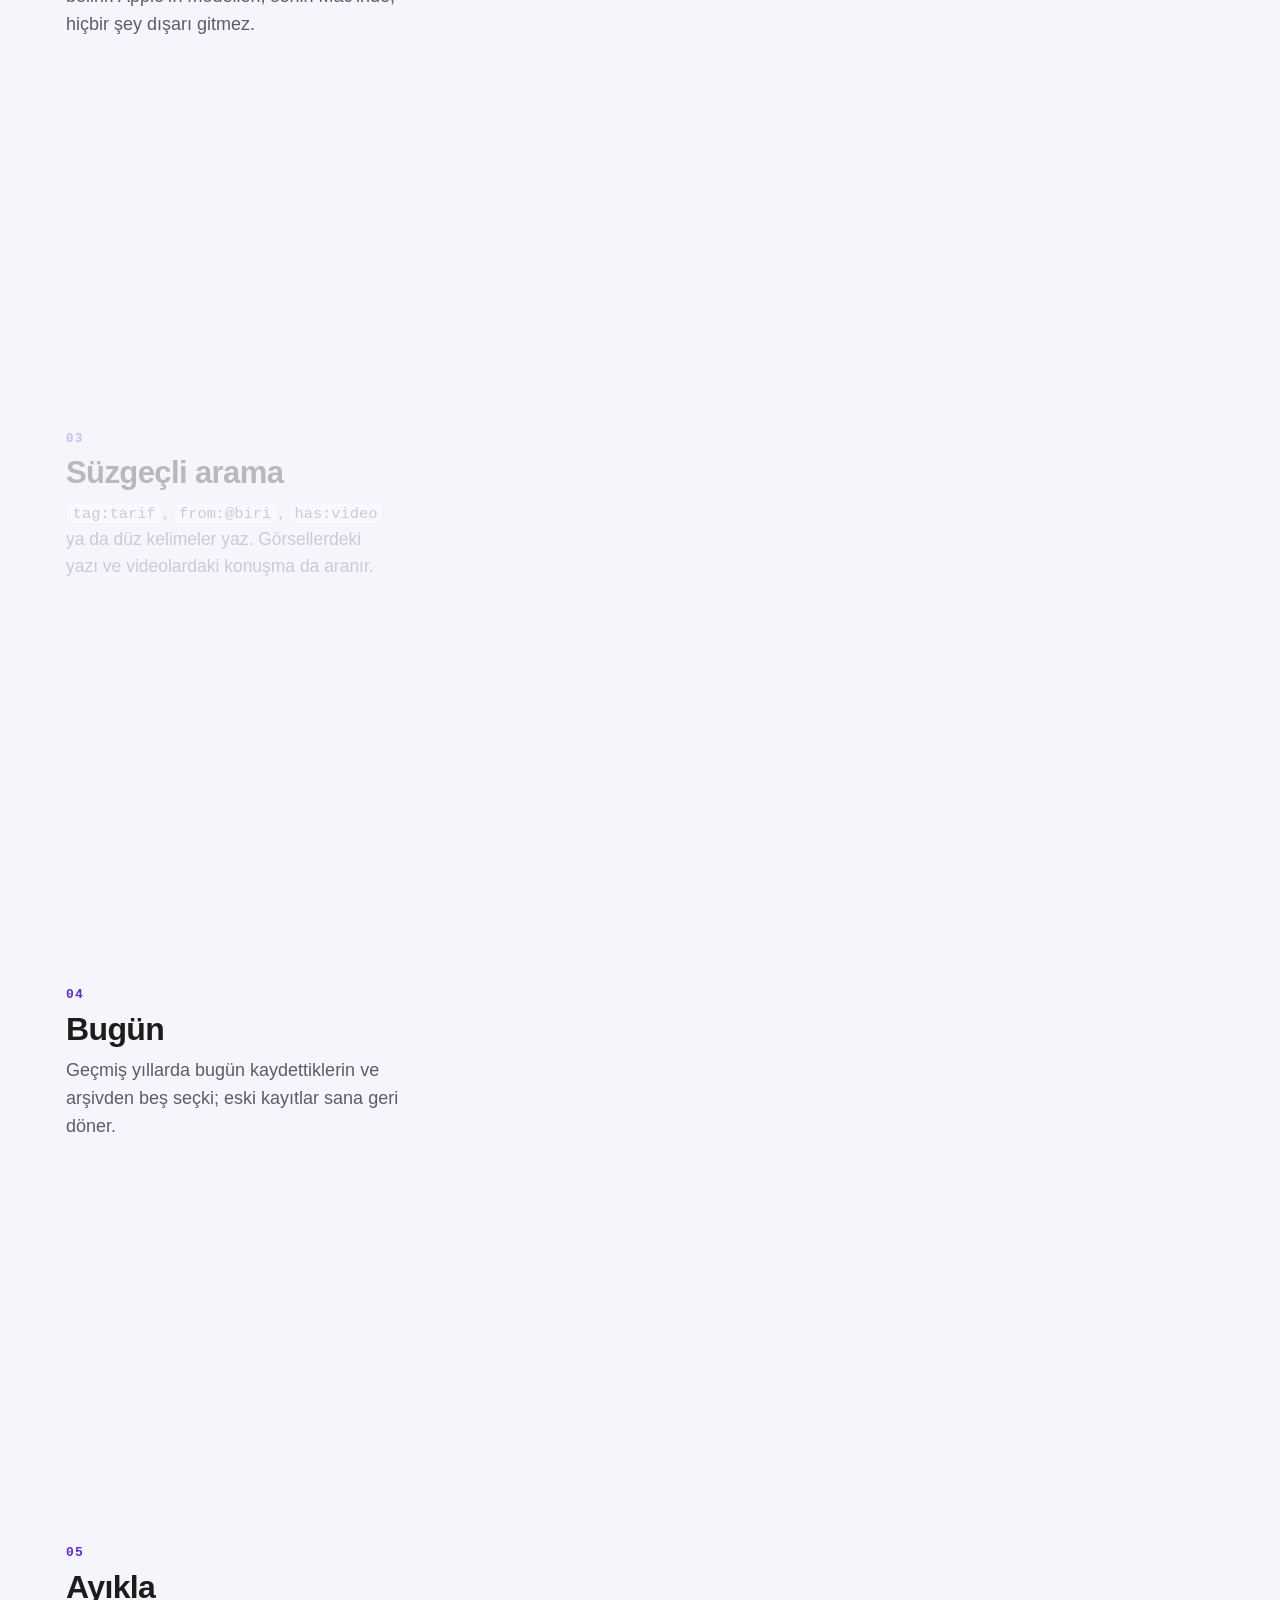
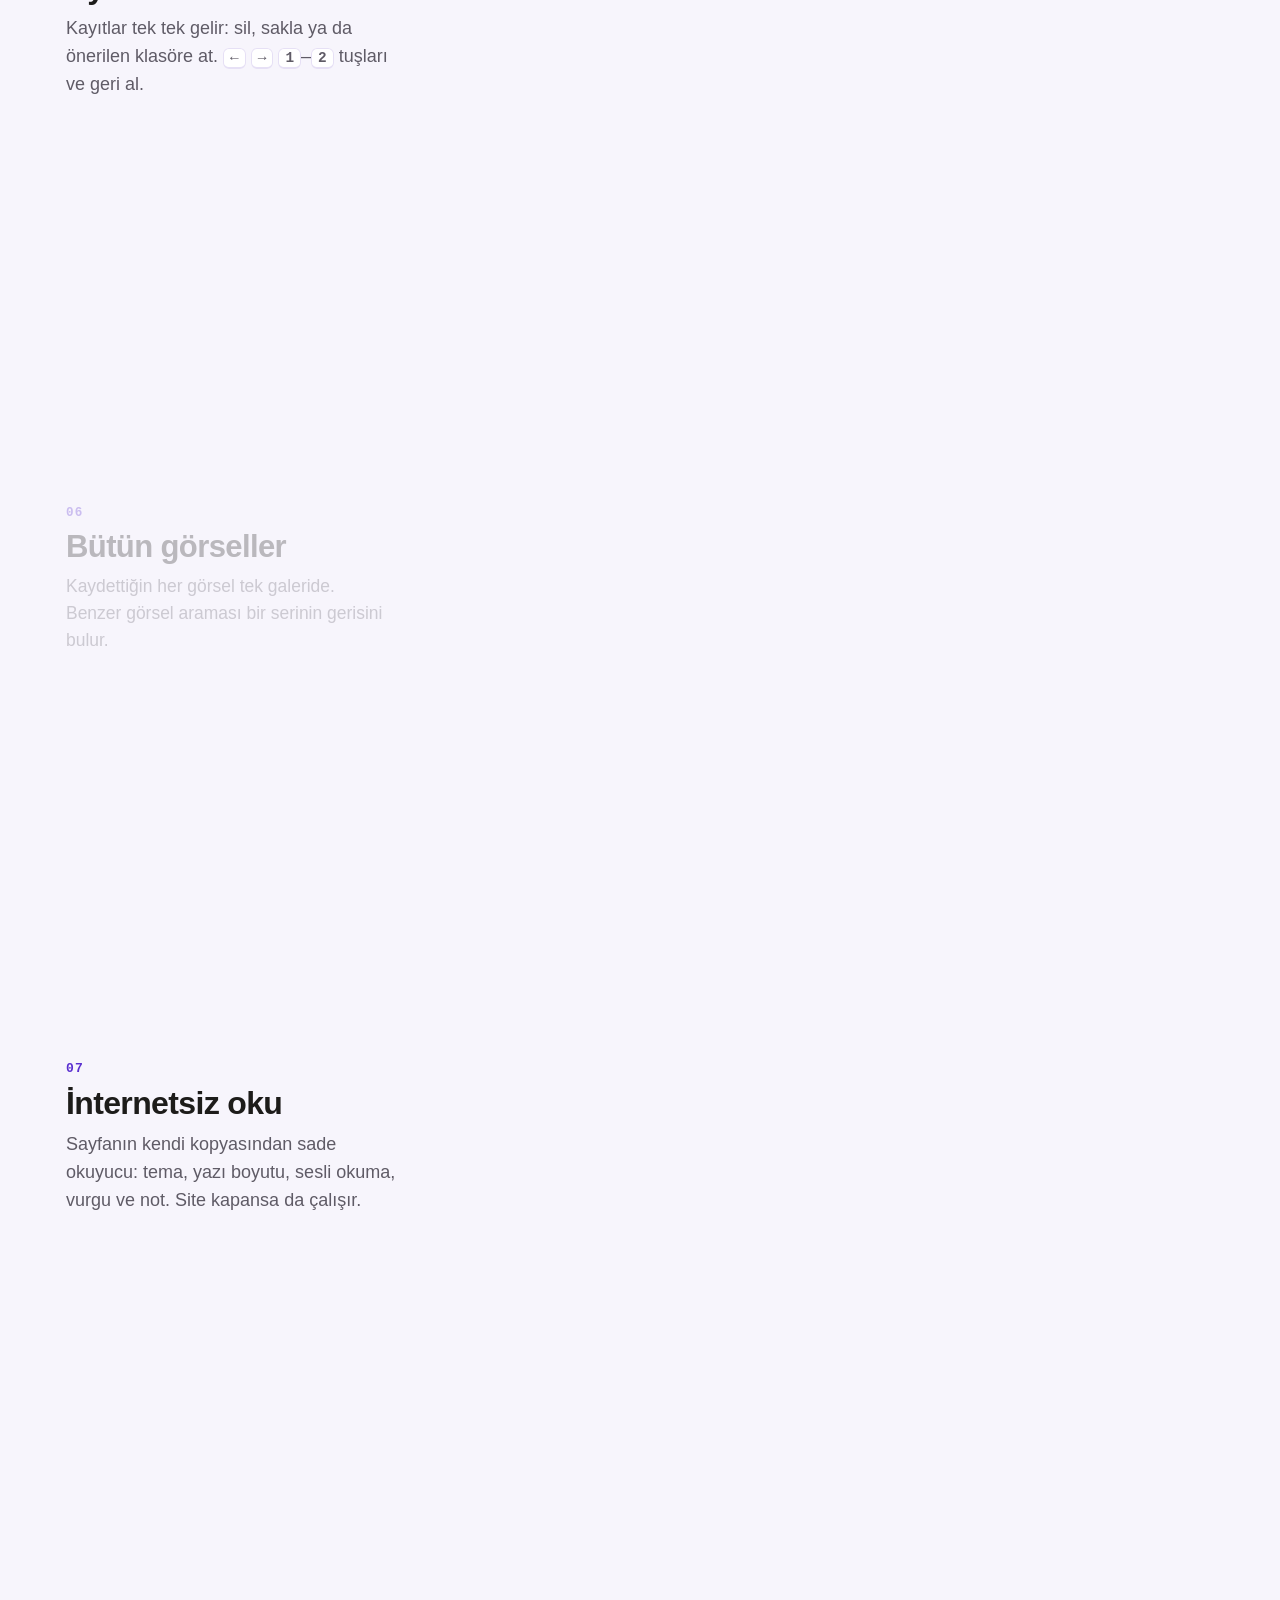
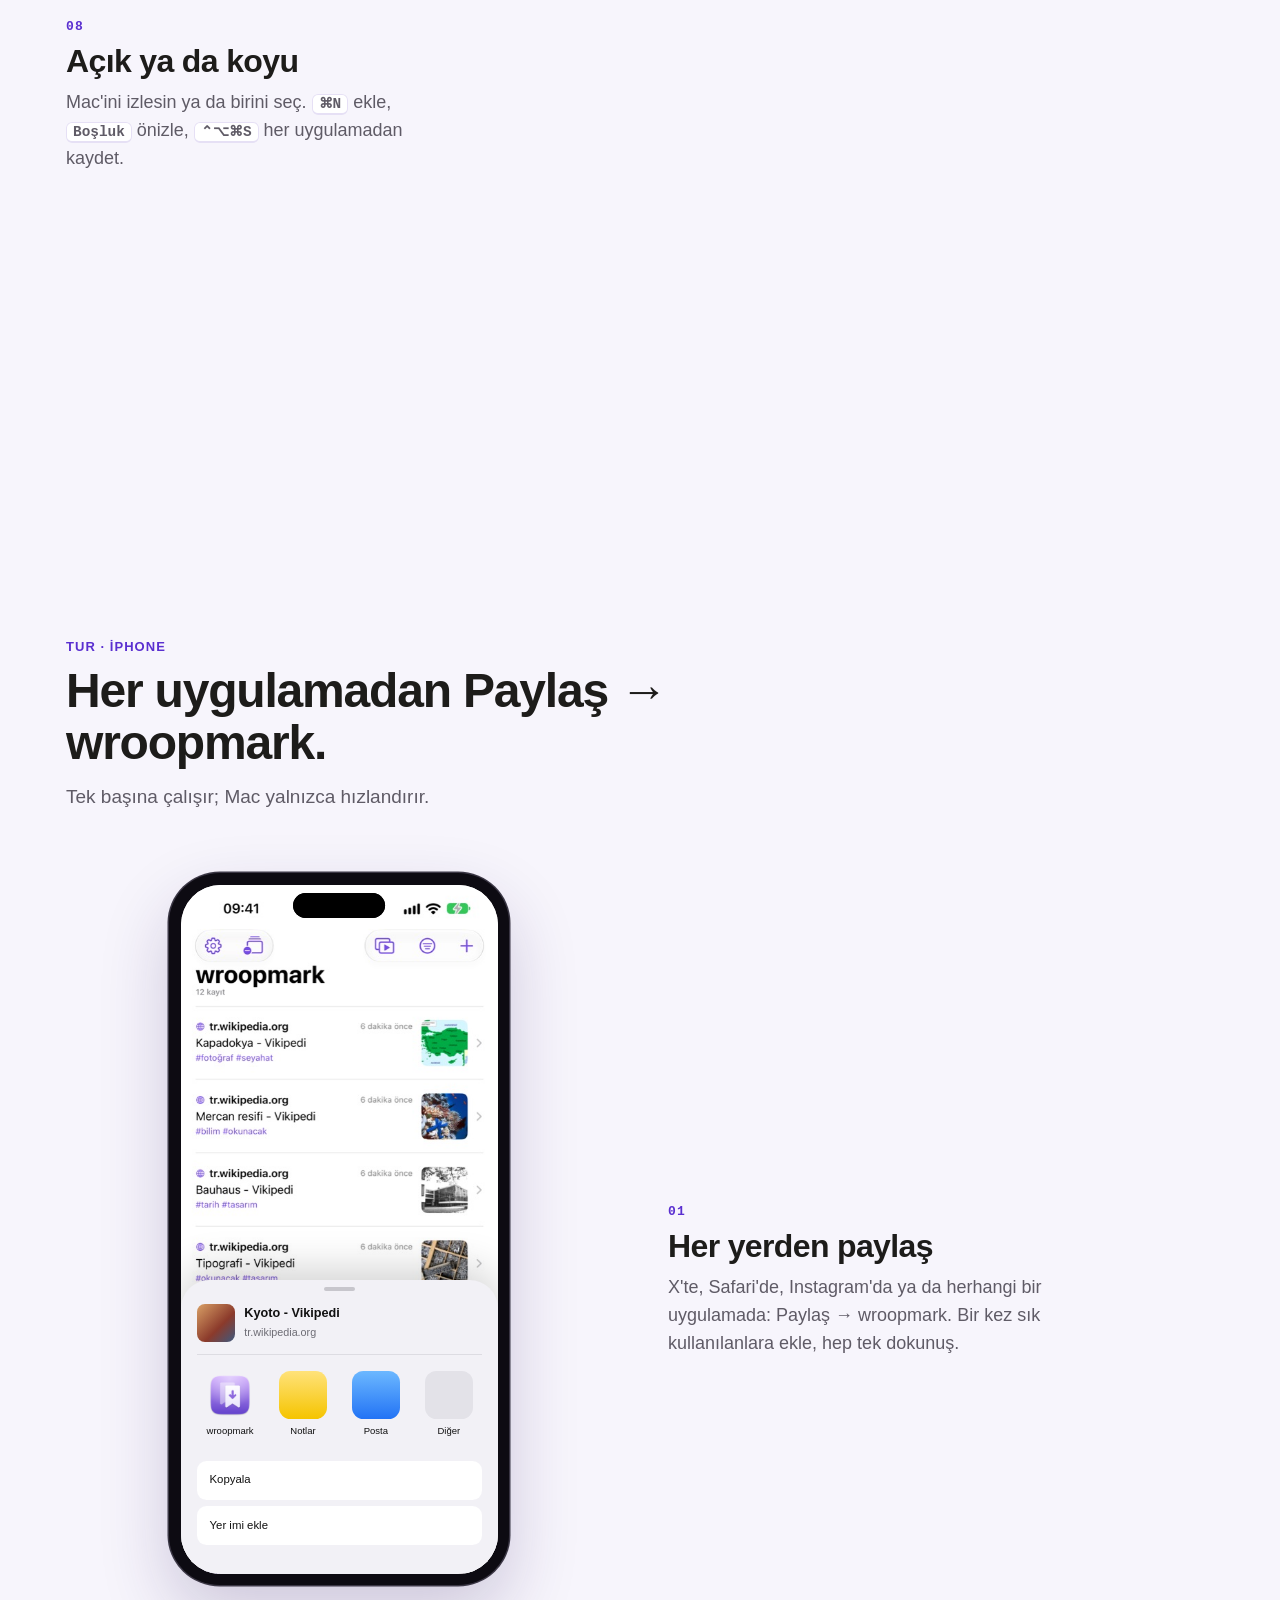
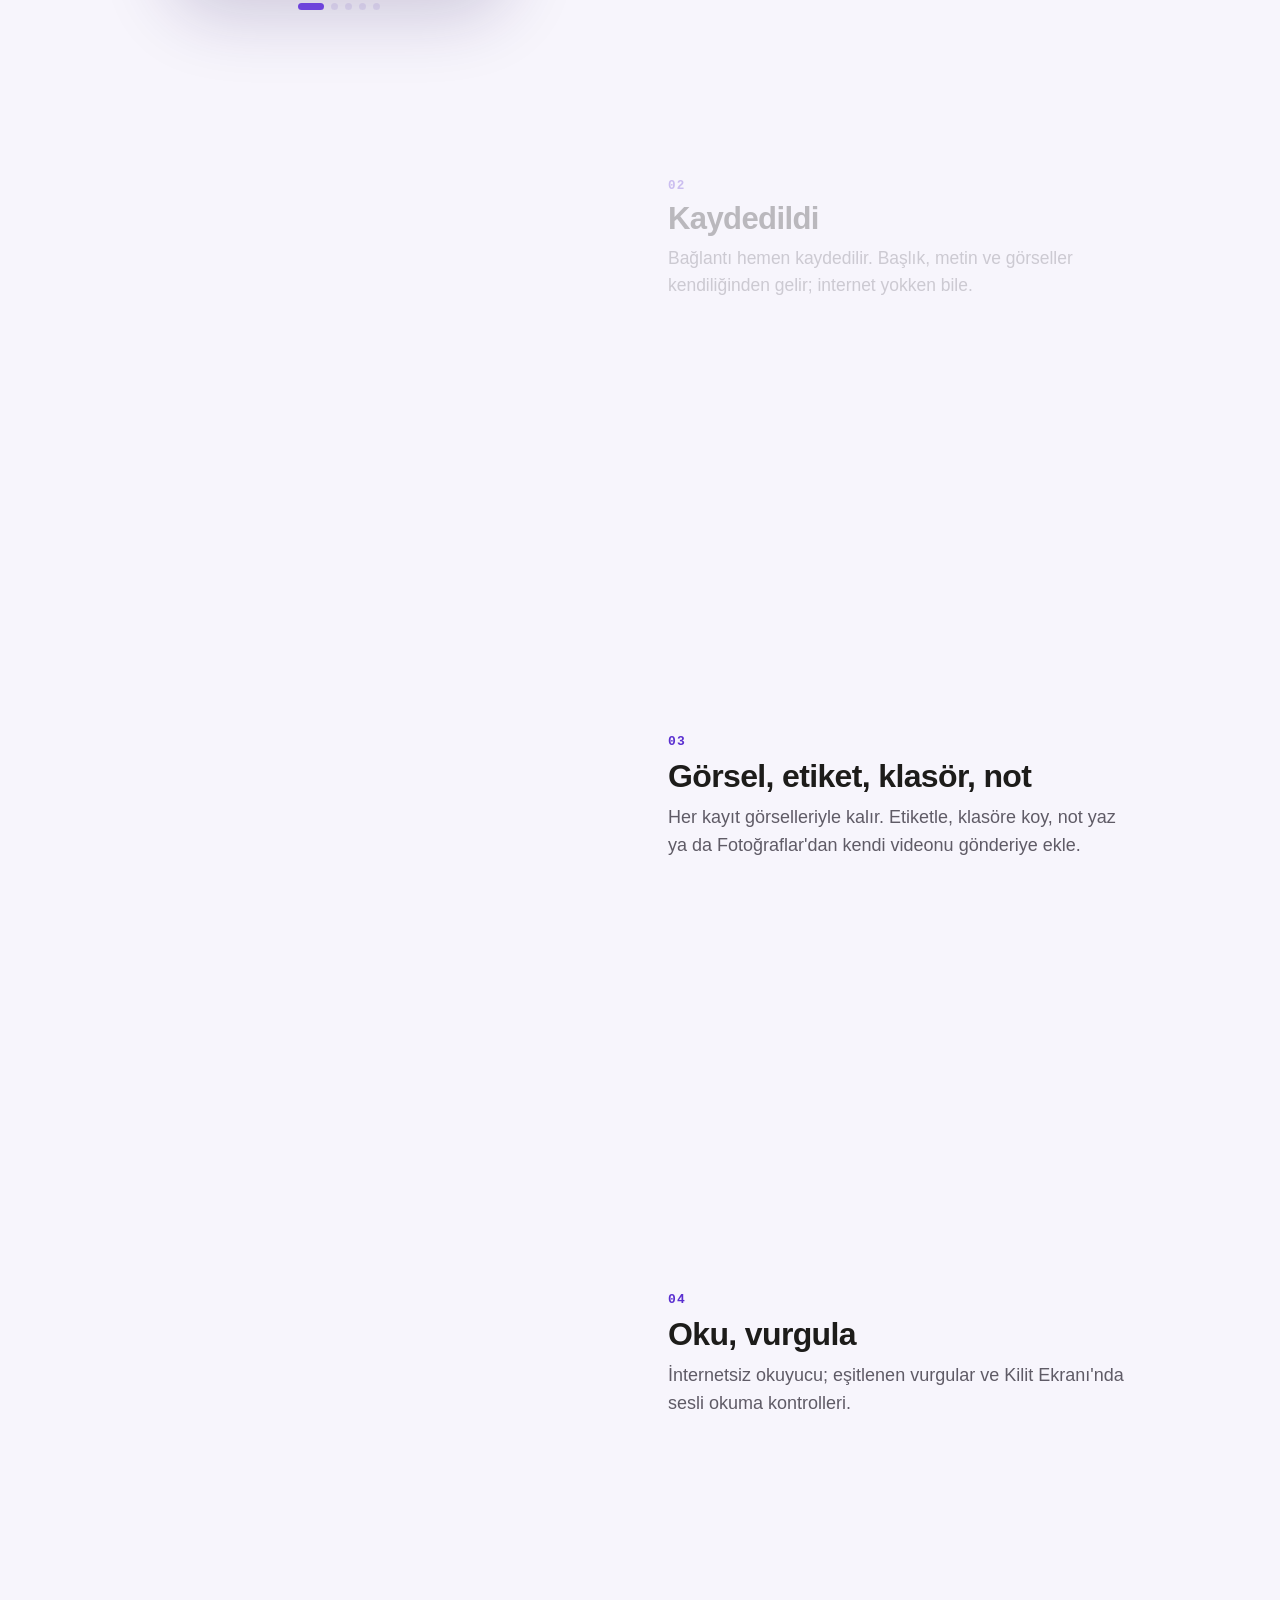
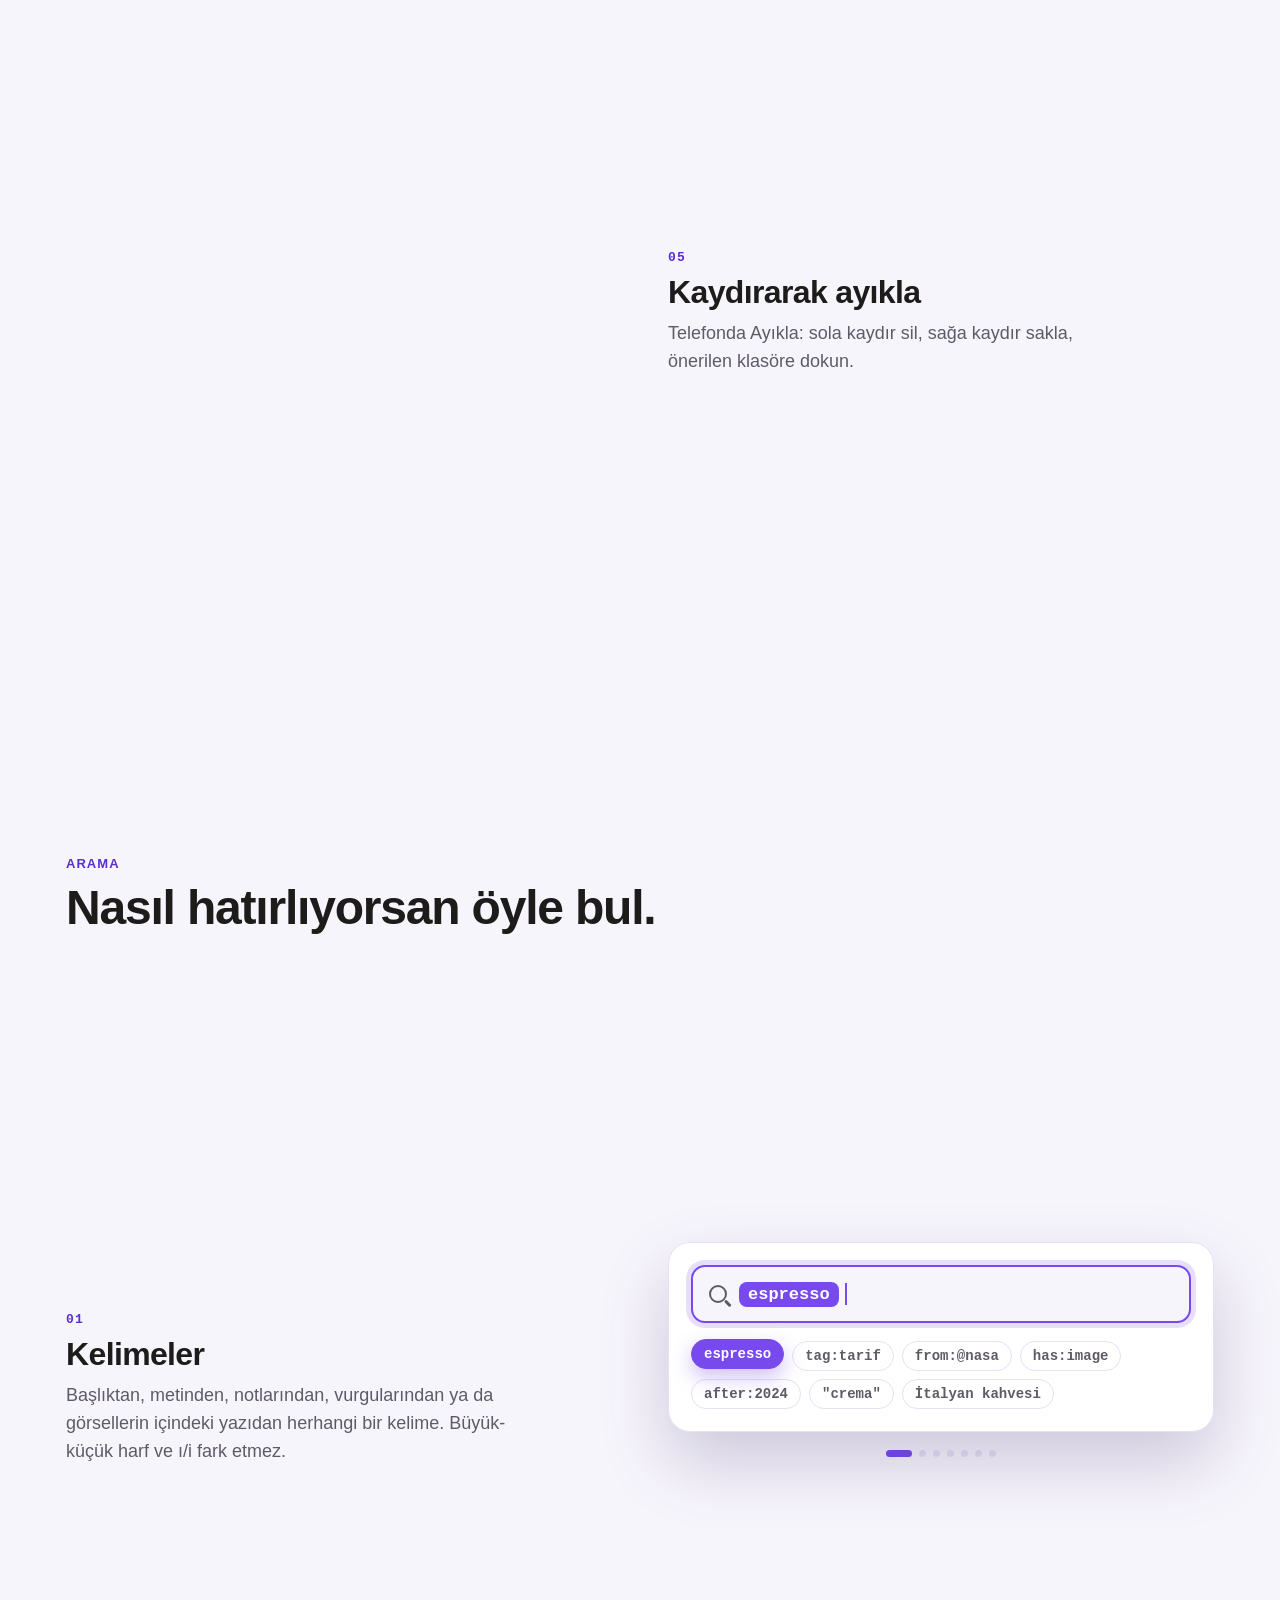
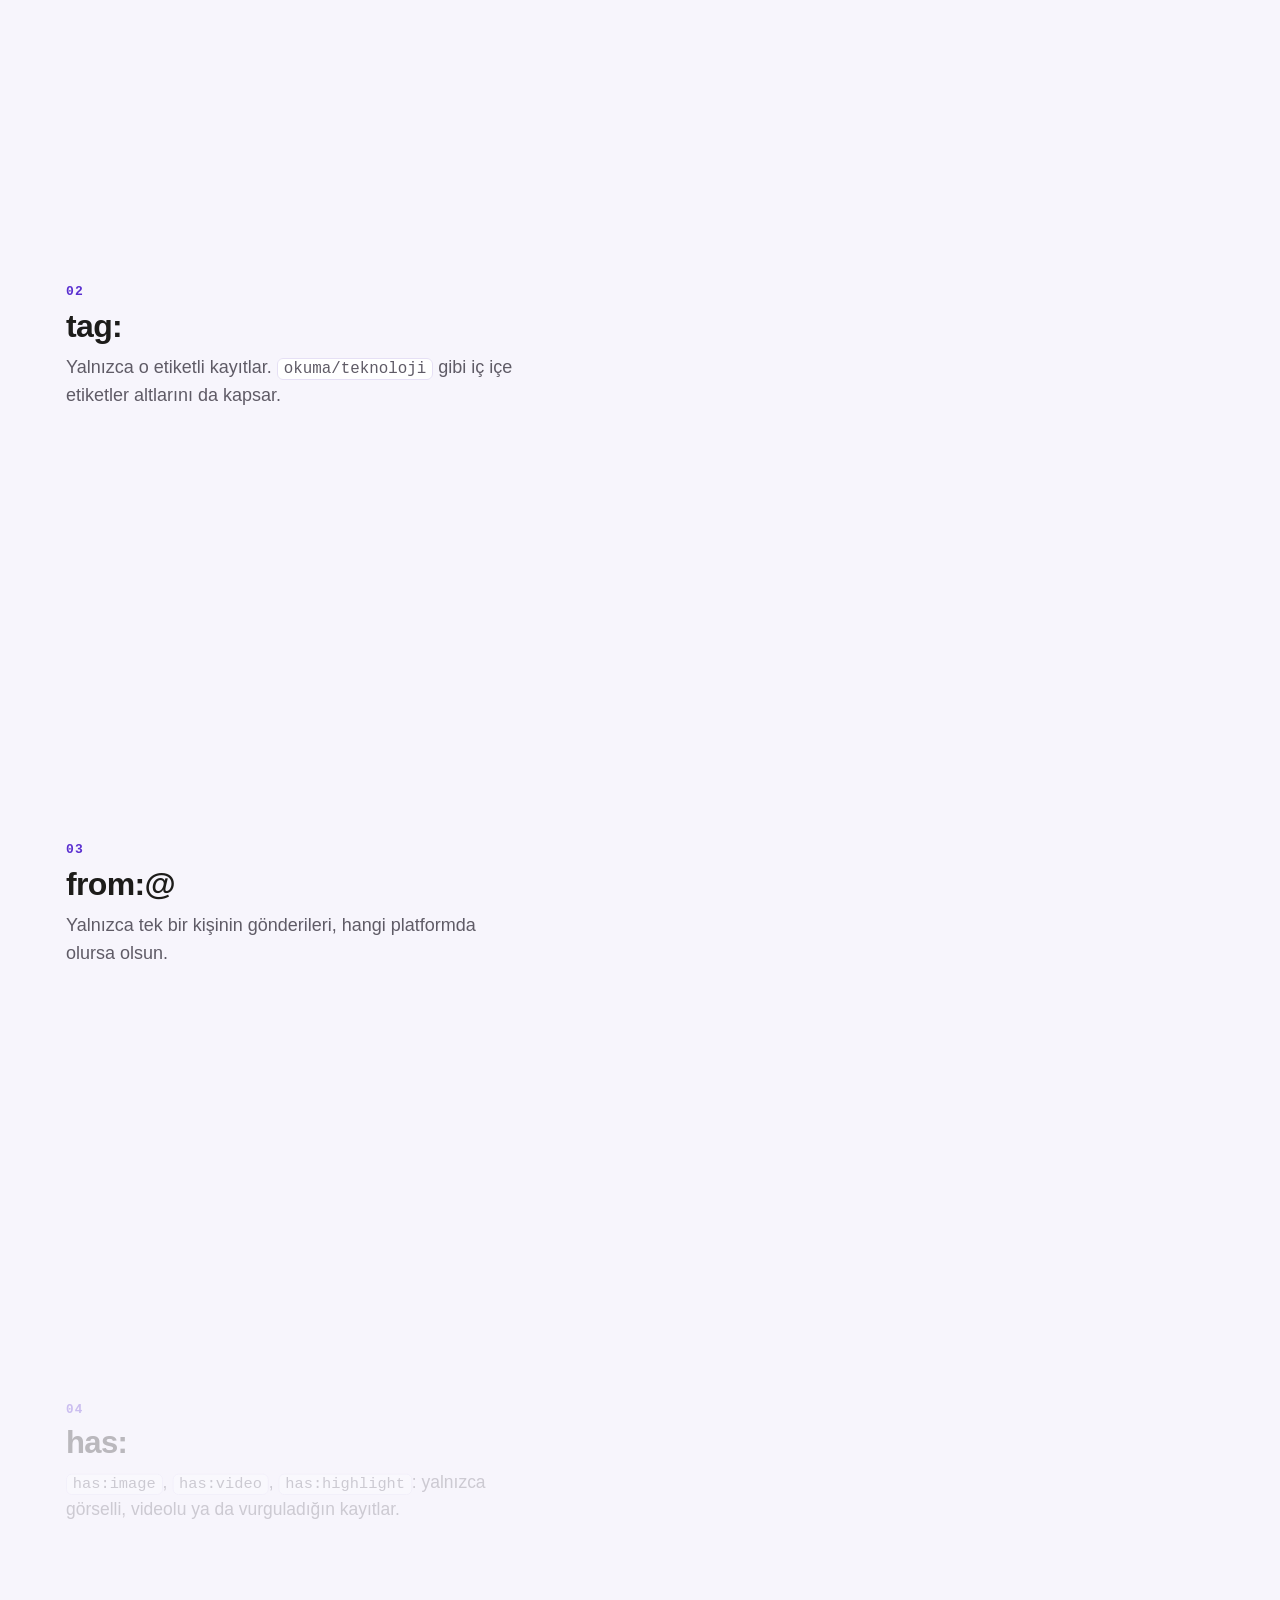
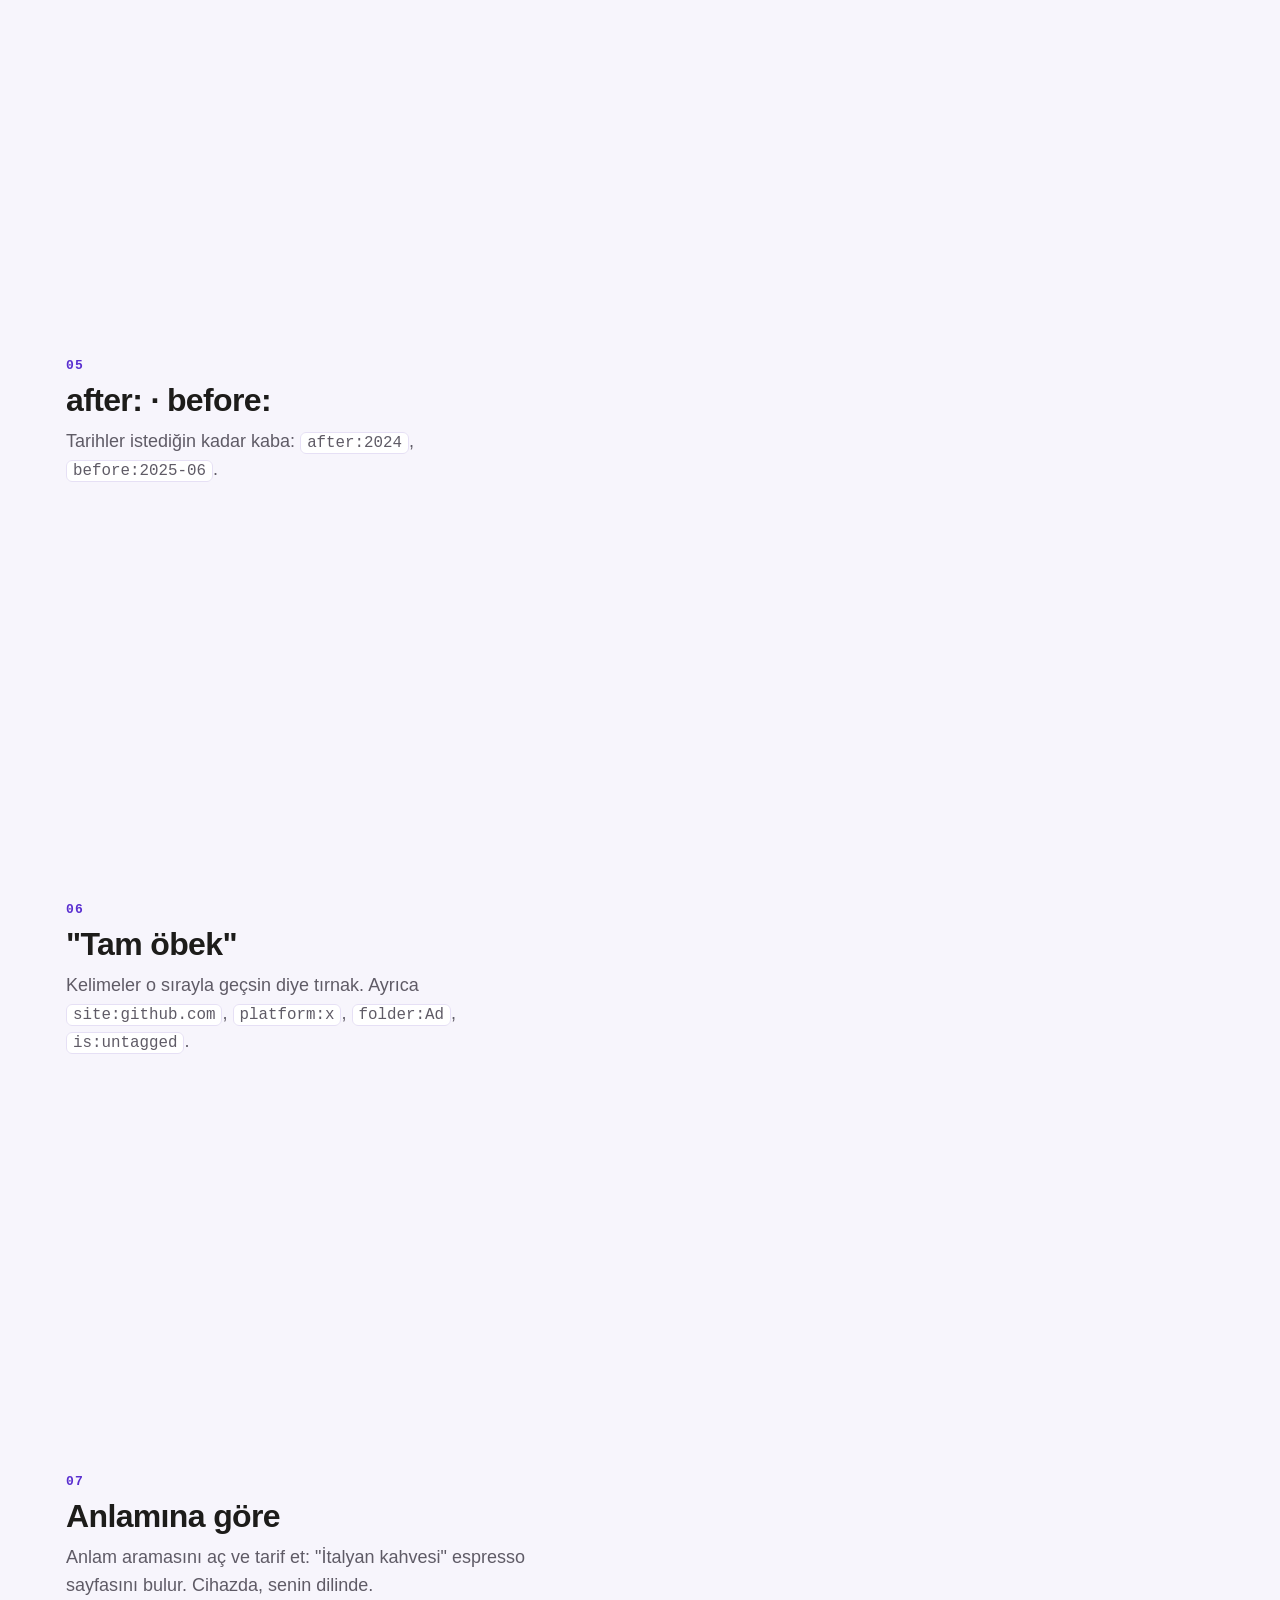
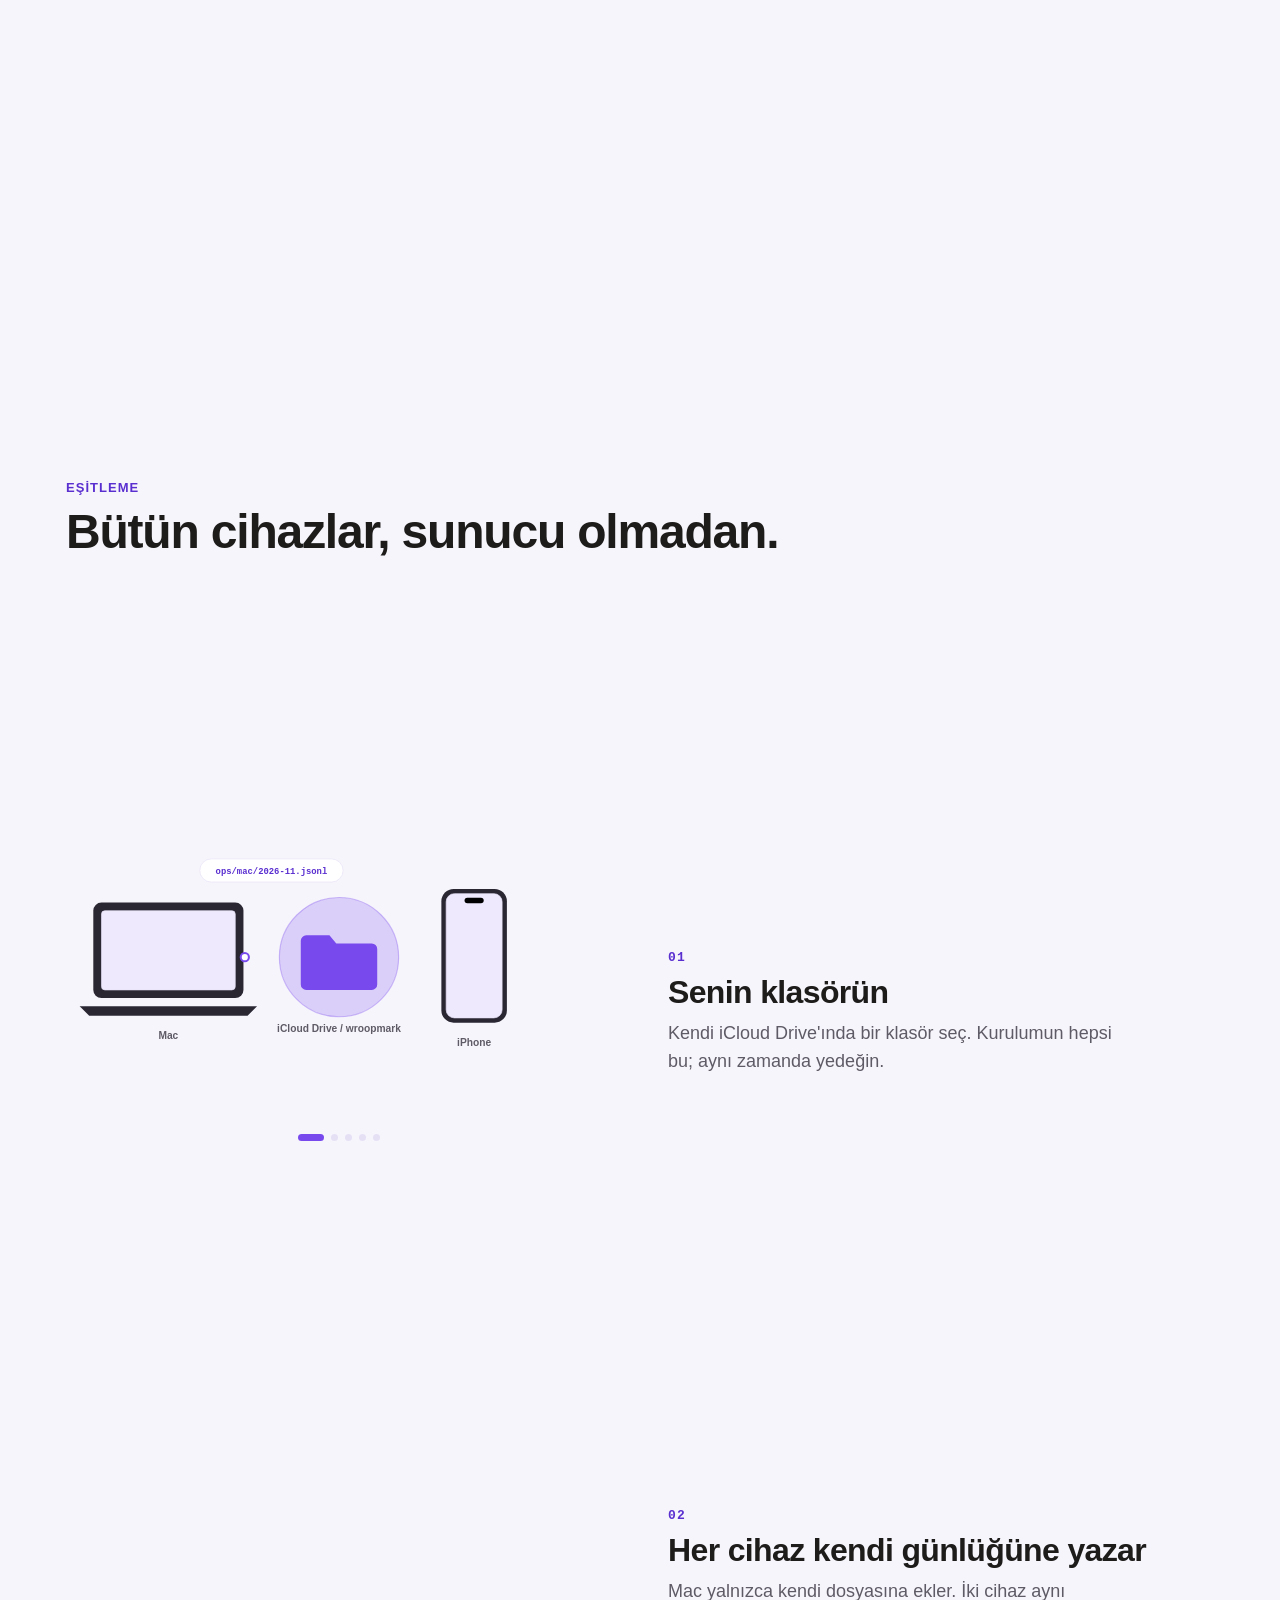
==== commit 5239a878: "Site: the Mac tour stays sharp when it zooms in The tour zooms the Mac screenshots up to 2×, which o" ====
--- a/docs/tr.html
+++ b/docs/tr.html
@@ -88,7 +88,7 @@
     <p class="cta-note">Ücretsiz ve açık kaynak · macOS 26 ve sonrası · 15 MB, Apple tarafından imzalı ve onaylı · v1.7.1</p>
   </div>
   <div class="stage">
-    <img class="mac" src="images/tr-mac-1-library.jpg" width="1600" height="867" alt="Mac&#x27;te wroopmark: kayıtlar bir ızgarada, sağda seçili kaydın özeti, klasörü ve etiketleri">
+    <img class="mac" src="images/tr-mac-1-library.jpg" srcset="images/tr-mac-1-library.jpg 1600w, images/tr-mac-1-library-3200.jpg 3200w" sizes="(max-width: 1100px) 100vw, 1080px" width="1600" height="867" alt="Mac&#x27;te wroopmark: kayıtlar bir ızgarada, sağda seçili kaydın özeti, klasörü ve etiketleri">
     <div class="iphone phone"><div class="screen"><img src="images/tr-screen-1-list.jpg" width="460" height="1000" alt="iPhone&#x27;da wroopmark: kütüphane listesi"></div></div>
   </div>
   <p class="hint" aria-hidden="true">Turu görmek için kaydır<i></i></p>
@@ -121,12 +121,12 @@
       <div class="stage-col"><div class="sticky">
         <div class="device mac-device">
           <div class="zoomer">
-            <img class="layer" data-layer="library" src="images/tr-mac-1-library.jpg" width="1600" height="867" alt="" decoding="async">
-            <img class="layer" data-layer="search" src="images/tr-mac-4-search.jpg" width="1600" height="867" alt="" loading="lazy" decoding="async">
-            <img class="layer" data-layer="today" src="images/tr-mac-5-today.jpg" width="1600" height="867" alt="" loading="lazy" decoding="async">
-            <img class="layer" data-layer="triage" src="images/tr-mac-2-triage.jpg" width="1600" height="867" alt="" loading="lazy" decoding="async">
-            <img class="layer" data-layer="gallery" src="images/tr-mac-3-gallery.jpg" width="1600" height="867" alt="" loading="lazy" decoding="async">
-            <img class="layer" data-layer="reader" src="images/tr-mac-6-reader.jpg" width="1600" height="867" alt="" loading="lazy" decoding="async">
+            <img class="layer" data-layer="library" src="images/tr-mac-1-library.jpg" srcset="images/tr-mac-1-library.jpg 1600w, images/tr-mac-1-library-3200.jpg 3200w" sizes="(max-width: 860px) 170vw, 1500px" width="1600" height="867" alt="" decoding="async">
+            <img class="layer" data-layer="search" src="images/tr-mac-4-search.jpg" srcset="images/tr-mac-4-search.jpg 1600w, images/tr-mac-4-search-3200.jpg 3200w" sizes="(max-width: 860px) 170vw, 1500px" width="1600" height="867" alt="" loading="lazy" decoding="async">
+            <img class="layer" data-layer="today" src="images/tr-mac-5-today.jpg" srcset="images/tr-mac-5-today.jpg 1600w, images/tr-mac-5-today-3200.jpg 3200w" sizes="(max-width: 860px) 170vw, 1500px" width="1600" height="867" alt="" loading="lazy" decoding="async">
+            <img class="layer" data-layer="triage" src="images/tr-mac-2-triage.jpg" srcset="images/tr-mac-2-triage.jpg 1600w, images/tr-mac-2-triage-3200.jpg 3200w" sizes="(max-width: 860px) 170vw, 1500px" width="1600" height="867" alt="" loading="lazy" decoding="async">
+            <img class="layer" data-layer="gallery" src="images/tr-mac-3-gallery.jpg" srcset="images/tr-mac-3-gallery.jpg 1600w, images/tr-mac-3-gallery-3200.jpg 3200w" sizes="(max-width: 860px) 170vw, 1500px" width="1600" height="867" alt="" loading="lazy" decoding="async">
+            <img class="layer" data-layer="reader" src="images/tr-mac-6-reader.jpg" srcset="images/tr-mac-6-reader.jpg 1600w, images/tr-mac-6-reader-3200.jpg 3200w" sizes="(max-width: 860px) 170vw, 1500px" width="1600" height="867" alt="" loading="lazy" decoding="async">
           </div>
           <img class="float" data-layer="theme" src="images/tr-mac-7-theme.png" width="1200" height="910" alt="" loading="lazy" decoding="async">
         </div>
@@ -143,7 +143,7 @@
         <h3>Özet, etiket, klasör</h3>
         <p>Bir kaydı seç: cihazda yazılmış özeti, önerilen etiketleri ve klasörü yanında belirir. Apple'ın modelleri, senin Mac'inde; hiçbir şey dışarı gitmez.</p>
       </article>
-      <article class="step" data-i="2" data-show="search" data-zoom="1.45" data-ox="84%" data-oy="0%">
+      <article class="step" data-i="2" data-show="search" data-zoom="1.45" data-ox="100%" data-oy="0%">
         <span class="n">03</span>
         <h3>Süzgeçli arama</h3>
         <p><code>tag:tarif</code>, <code>from:@biri</code>, <code>has:video</code> ya da düz kelimeler yaz. Görsellerdeki yazı ve videolardaki konuşma da aranır.</p>
--- a/docs/site.css
+++ b/docs/site.css
@@ -109,7 +109,7 @@
 
 .device { position: relative; }
 .mac-device { width: 100%; aspect-ratio: 1600 / 867; border-radius: 14px; overflow: hidden; box-shadow: 0 0 0 1px var(--line), var(--shadow); background: #ECEAF0; }
-.zoomer { position: absolute; inset: 0; transform: scale(var(--z, 1)); transform-origin: var(--ox, 50%) var(--oy, 50%); transition: transform 1.15s var(--ease), transform-origin 1.15s var(--ease); will-change: transform; }
+.zoomer { position: absolute; inset: 0; transform: scale(var(--z, 1)); transform-origin: var(--ox, 50%) var(--oy, 50%); transition: transform 1.15s var(--ease), transform-origin 1.15s var(--ease); }
 .layer { position: absolute; inset: 0; width: 100%; height: 100%; object-fit: cover; opacity: 0; transition: opacity 0.65s ease; }
 .layer.on { opacity: 1; }
 .mac-device .float { position: absolute; left: 50%; top: 50%; width: 52%; border-radius: 12px; box-shadow: 0 0 0 1px rgba(0,0,0,0.08), 0 30px 80px rgba(20, 10, 50, 0.35); opacity: 0; transform: translate(-50%, -40%) scale(0.92); transition: opacity 0.5s ease, transform 0.8s var(--ease); pointer-events: none; }
